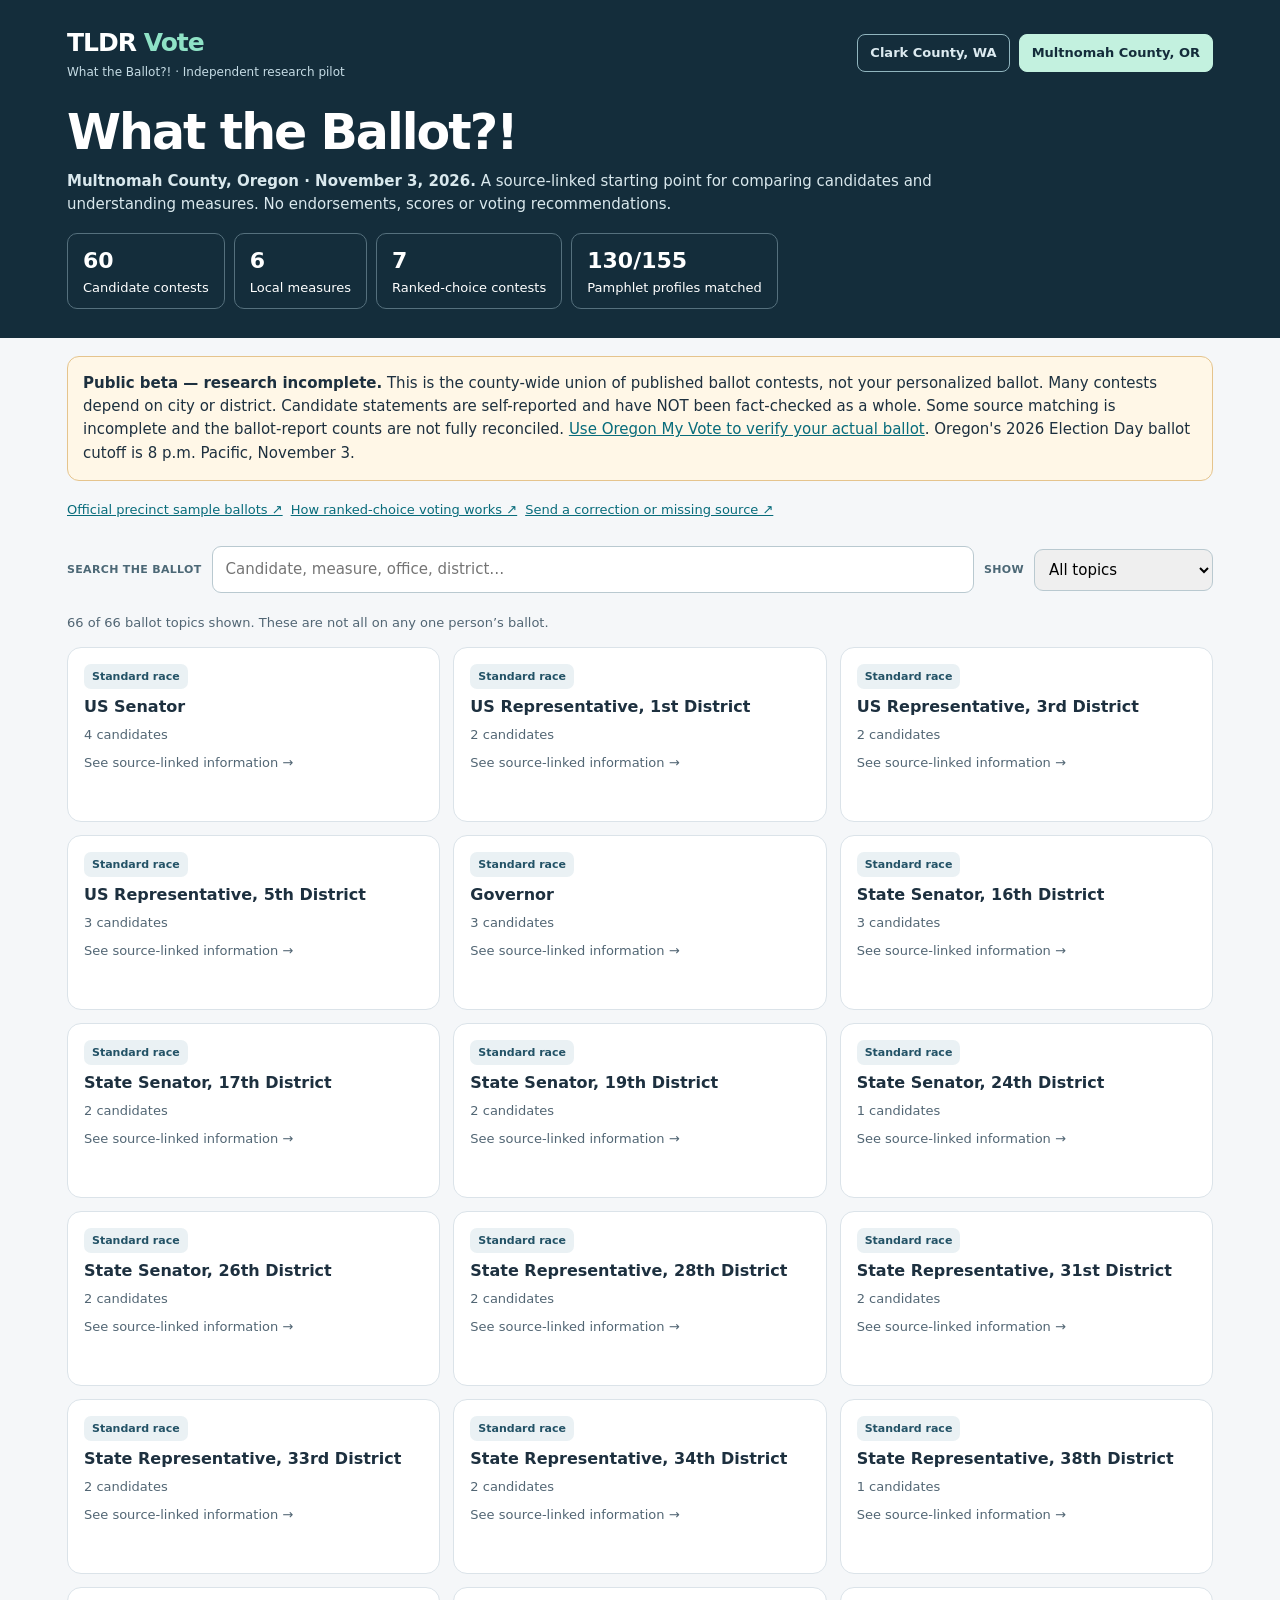
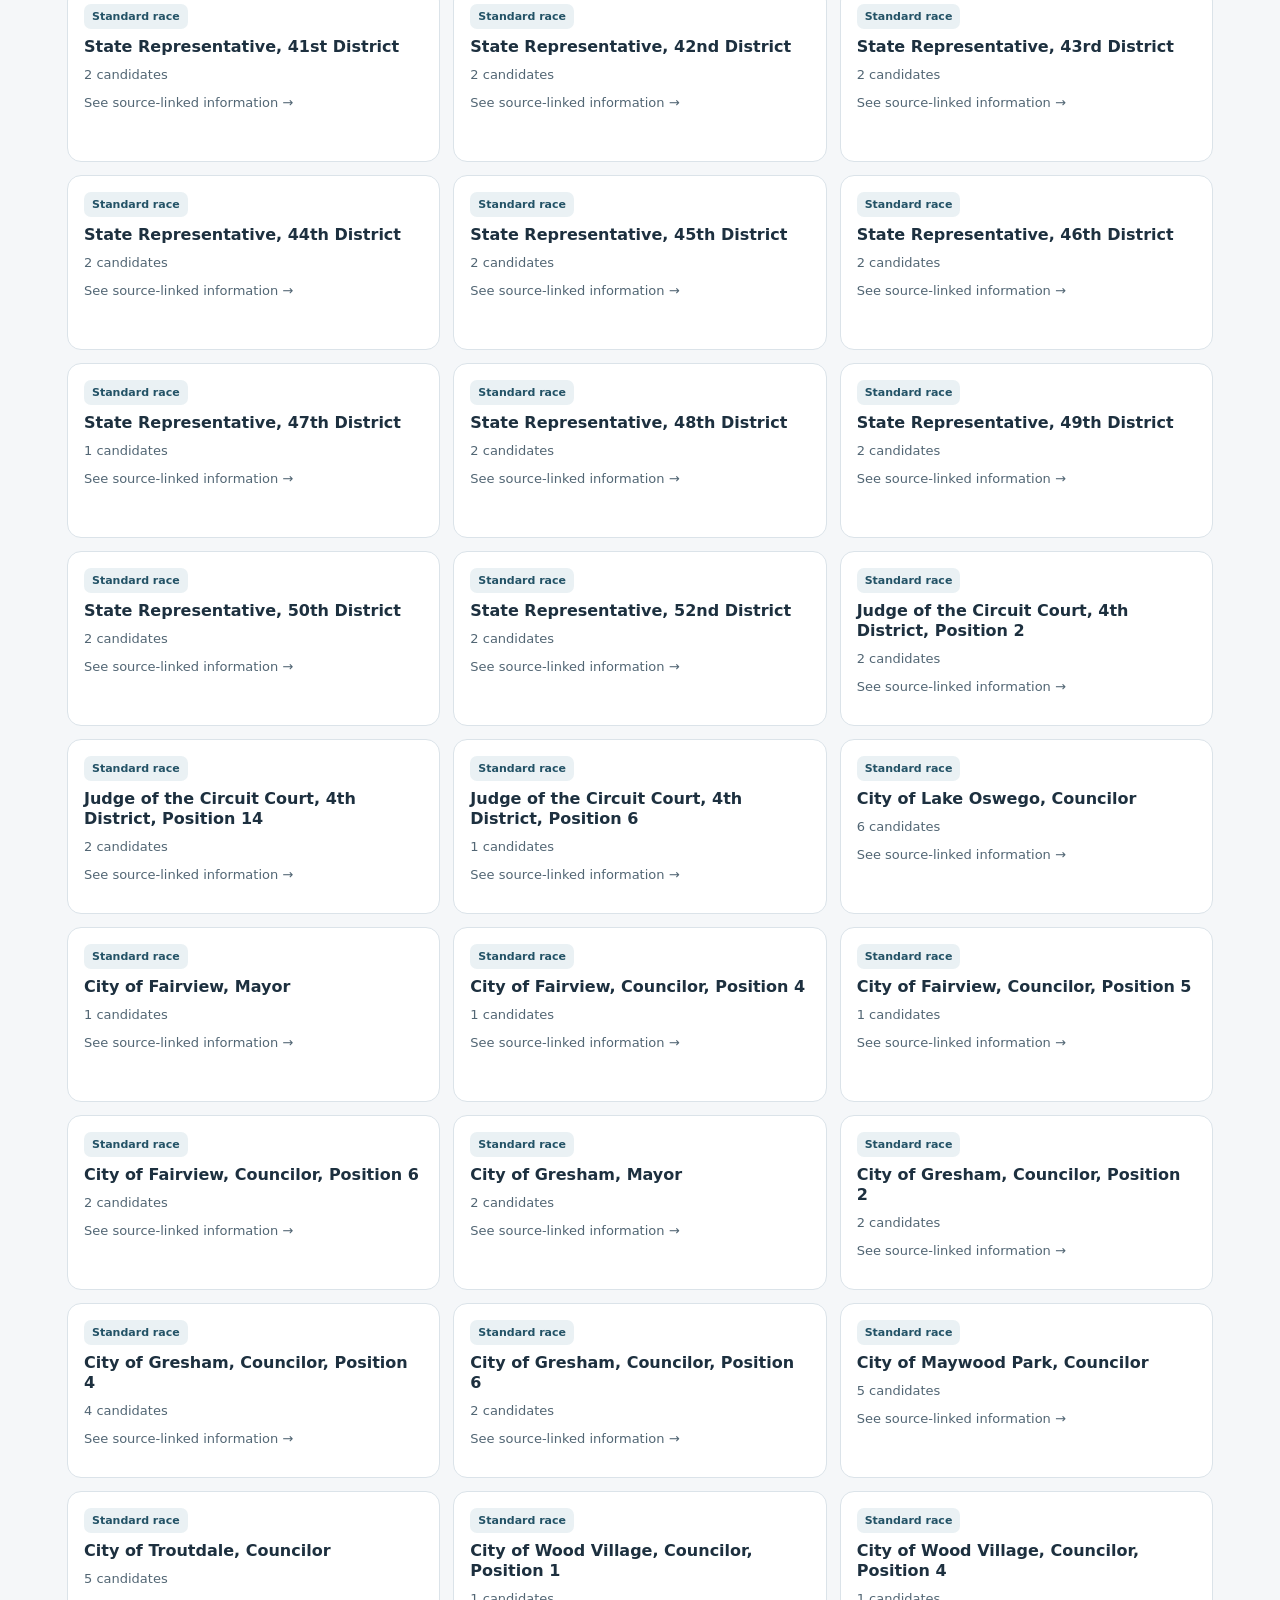
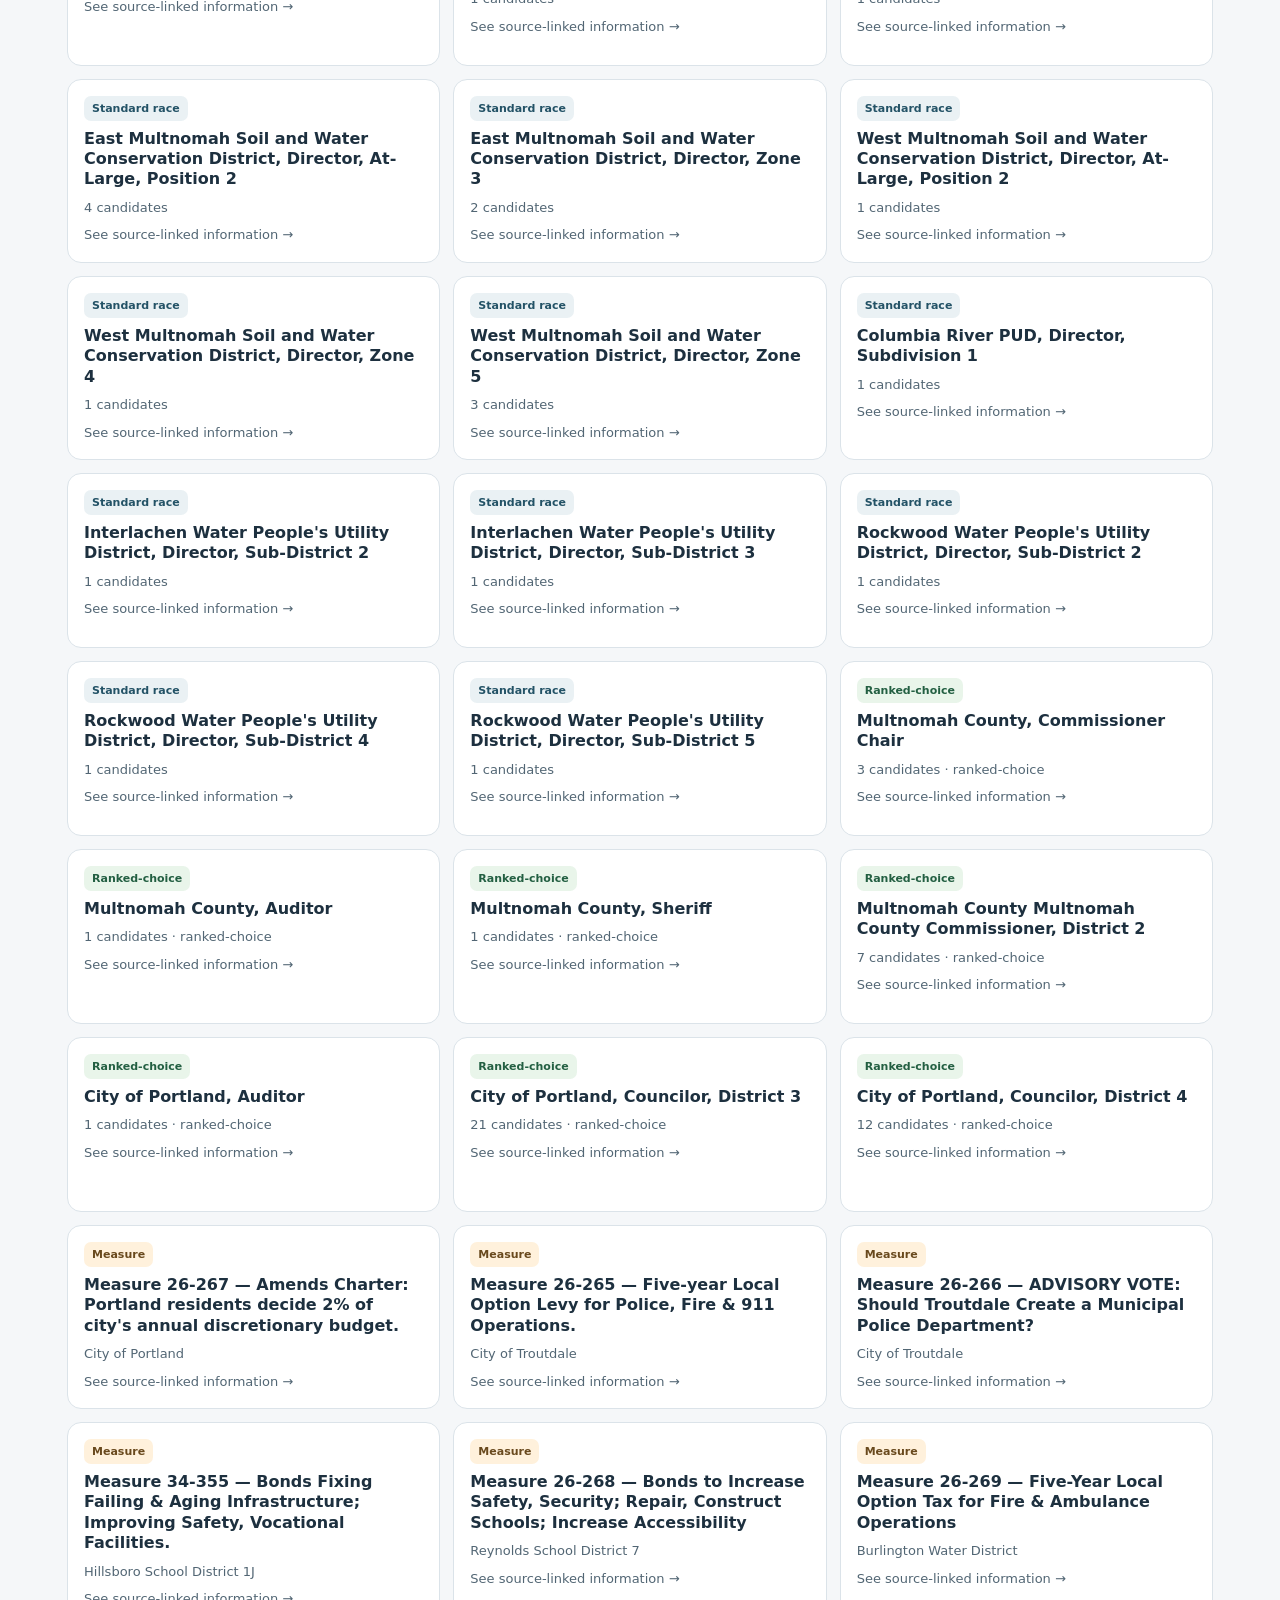
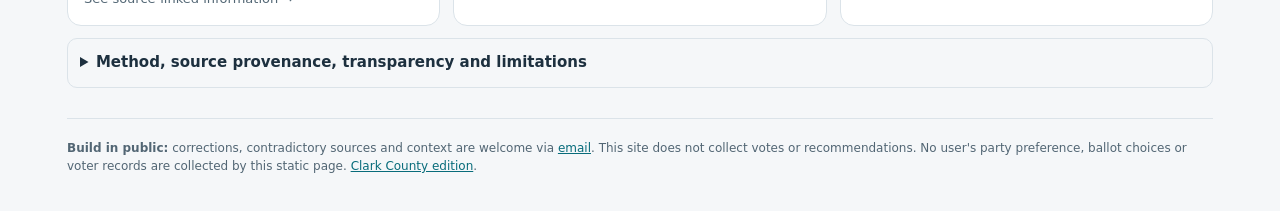
==== multnomah/index.html @ 6834e98f "added Mult Co" ====
<!doctype html>
<html lang="en"><head><meta charset="utf-8"><meta name="viewport" content="width=device-width,initial-scale=1">
<title>What the Ballot?! | Multnomah County, Oregon — 2026</title>
<meta name="description" content="Multnomah County 2026 ballot research pilot: compare candidate-submitted profiles, read measure explanations, and review primary sources and outstanding questions.">
<meta name="robots" content="noindex, follow, noarchive">
<meta name="theme-color" content="#142d3b">
<meta property="og:type" content="website"><meta property="og:site_name" content="TLDR Vote">
<meta property="og:title" content="What the Ballot?! — Multnomah County Oregon">
<meta property="og:description" content="Read the 2026 Multnomah County ballot, compare candidate statements and understand local measures with source links and explicit research limitations. Independent public beta.">
<meta property="og:url" content="https://tldrvote.sheridansystems.tech/multnomah/">
<meta name="twitter:card" content="summary_large_image">
<meta property="og:image" content="https://tldrvote.sheridansystems.tech/multnomah/preview.png">
<meta property="og:image:width" content="1200">
<meta property="og:image:height" content="630">
<meta property="og:image:alt" content="What the Ballot?! Multnomah County 2026 election research website">
<link rel="canonical" href="https://tldrvote.sheridansystems.tech/multnomah/">
<style>
:root{--navy:#142d3b;--ink:#1d303f;--accent:#146d75;--mint:#c3f1df;--line:#dbe3e9;--muted:#526674;--paper:#fff;--background:#f5f7f9;--warn:#fff7e7}
*{box-sizing:border-box}html{scroll-behavior:smooth}body{font:15px/1.55 system-ui,-apple-system,Segoe UI,sans-serif;color:var(--ink);background:var(--background);margin:0}
button,input,select{font:inherit}button{cursor:pointer}a{color:#086c7b;overflow-wrap:anywhere}a:hover{text-decoration:underline}
button:focus-visible,a:focus-visible,input:focus-visible,select:focus-visible{outline:3px solid orange;outline-offset:3px}
.wrap{max-width:1190px;margin:auto;padding:0 22px}.hero{background:var(--navy);color:white;padding:24px 0 29px}
.nav{display:flex;justify-content:space-between;align-items:center;flex-wrap:wrap;gap:14px}
.brand{font-weight:850;font-size:25px;letter-spacing:-.04em}.brand em{color:#8fe2c6;font-style:normal}
.countyNav{display:flex;flex-wrap:wrap;gap:9px}.countyNav a{display:inline-block;color:#dceaf0;border:1px solid #91b5be;border-radius:8px;padding:8px 12px;text-decoration:none;font-size:13px;font-weight:700}.countyNav a[aria-current=page]{background:var(--mint);border-color:var(--mint);color:var(--navy)}
.hero h1{font-size:clamp(28px,4.4vw,49px);letter-spacing:-.04em;line-height:1.1;margin:25px 0 10px}.hero p{max-width:900px;color:#d9e8ed;margin:8px 0}
.metrics{display:flex;gap:9px;flex-wrap:wrap;margin-top:16px}.metric{border:1px solid #55707d;border-radius:10px;padding:10px 15px;font-size:13px}.metric strong{display:block;font-size:22px;color:white}
.notice{padding:15px;border:1px solid #e5c48d;border-radius:12px;background:var(--warn);margin-top:18px}
.toolbar{display:flex;flex-wrap:wrap;gap:10px;margin:20px 0;align-items:center}
.toolbar input{min-width:220px;flex:1;border-radius:9px;padding:11px 13px;border:1px solid #b9c9d0}
.toolbar select{border:1px solid #b9c9d0;border-radius:9px;padding:10px}
.topicGrid{display:grid;grid-template-columns:repeat(3,minmax(0,1fr));gap:13px}.card{background:white;border:1px solid var(--line);border-radius:14px;padding:16px;text-align:left;display:flex;flex-direction:column;gap:8px;min-height:175px;color:var(--ink)}
.card:hover{border-color:#5999a6;box-shadow:0 3px 12px #142d3b10}.card h3{font-size:16px;line-height:1.28;margin:0}.card p{font-size:13px;line-height:1.5;color:var(--muted);margin:0}
.chip{font-size:11px;font-weight:750;background:#eaf1f4;color:#235266;border-radius:7px;padding:4px 8px;display:inline-block;max-width:100%}
.rcv{background:#e9f5ea;color:#235f42}.measure{background:#fff1dc;color:#69491d}.note{color:var(--muted);font-size:12px}
.detail{background:#fff;border:1px solid var(--line);border-radius:15px;padding:22px;margin:20px 0;overflow-wrap:anywhere}
.detail h2{font-size:clamp(21px,3.8vw,32px);line-height:1.2;margin:10px 0}.detail h3{font-size:18px;margin:22px 0 9px}.detail h4{font-size:16px;margin:16px 0 6px}
.button{display:inline-block;border:0;border-radius:8px;padding:9px 12px;background:#dfedf1;color:#14495a;font-weight:720;text-decoration:none}.button:hover{background:#cee4e8}
.cards2{display:grid;grid-template-columns:repeat(2,minmax(0,1fr));gap:12px}
.candidate{border:1px solid var(--line);border-radius:12px;padding:16px;min-width:0;background:#fbfcfd}.candidate h3{margin:0}.candidate dt{font-size:11px;font-weight:800;letter-spacing:.04em;text-transform:uppercase;color:#60717c;margin-top:12px}.candidate dd{margin:4px 0 0;line-height:1.53}
.evidence{padding:13px 16px;background:#eff5f7;border-radius:10px;margin:12px 0}
.gap{padding:12px;background:var(--warn);border-radius:9px;margin:13px 0}.gap h4{margin:0 0 5px}.gap p{margin:4px 0}
.label{color:#4c6876;font-weight:800;font-size:11px;letter-spacing:.03em;text-transform:uppercase}
.sources{border-top:1px solid var(--line);margin-top:18px;padding-top:12px}.sources a{display:block;margin:7px 0}
.choice{border:1px solid var(--line);border-radius:12px;padding:14px;margin:10px 0;background:white}.choice h4{margin:0 0 7px}
.cols{display:grid;grid-template-columns:repeat(2,minmax(0,1fr));gap:12px}
.wideLink{display:inline-block;margin:6px 8px 6px 0}.small{color:var(--muted);font-size:13px}
footer{border-top:1px solid var(--line);padding:20px 0 35px;margin-top:30px;font-size:12px;color:var(--muted)}
.sharebox{margin:12px 0;padding:12px;background:#f1f8f7;border-radius:10px;display:flex;gap:9px;flex-wrap:wrap;align-items:center}
.sharebox input{width:min(100%,440px);flex:1;padding:9px;border:1px solid #bad0d5;border-radius:7px;min-width:0}
details{border:1px solid var(--line);padding:12px;border-radius:10px;margin:12px 0}summary{cursor:pointer;font-weight:750}
@media(max-width:950px){.topicGrid{grid-template-columns:repeat(2,minmax(0,1fr))}}
@media(max-width:640px){.wrap{padding:0 14px}.topicGrid,.cards2,.cols{grid-template-columns:1fr}.detail{padding:16px}.countyNav{width:100%}.countyNav a{flex:1;text-align:center}.toolbar>*{width:100%}.card{min-height:145px}}
</style></head><body>
<header class="hero"><div class="wrap">
<div class="nav"><div><div class="brand">TLDR <em>Vote</em></div><div style="font-size:12px;color:#c6dce5">What the Ballot?! · Independent research pilot</div></div>
<nav class="countyNav" aria-label="County switch"><a href="/" >Clark County, WA</a><a href="/multnomah/" aria-current="page">Multnomah County, OR</a></nav></div>
<h1>What the Ballot?!</h1><p><strong>Multnomah County, Oregon · November 3, 2026.</strong> A source-linked starting point for comparing candidates and understanding measures. No endorsements, scores or voting recommendations.</p>
<div class="metrics"><div class="metric"><strong>60</strong>Candidate contests</div><div class="metric"><strong>6</strong>Local measures</div><div class="metric"><strong>7</strong>Ranked-choice contests</div><div class="metric"><strong>130/155</strong>Pamphlet profiles matched</div></div></div></header>
<div class="wrap">
<div class="notice"><strong>Public beta — research incomplete.</strong> This is the county-wide union of published ballot contests, not your personalized ballot. Many contests depend on city or district. Candidate statements are self-reported and have NOT been fact-checked as a whole. Some source matching is incomplete and the ballot-report counts are not fully reconciled. <a href="https://sos.oregon.gov/elections/Pages/myvote.aspx">Use Oregon My Vote to verify your actual ballot</a>. Oregon's 2026 Election Day ballot cutoff is 8 p.m. Pacific, November 3.</div>
<p class="small"><a class="wideLink" href="https://multco.us/info/sample-ballots-november-2026-general-election" target="_blank" rel="noopener noreferrer">Official precinct sample ballots ↗</a><a class="wideLink" href="https://multco.us/info/ranked-choice-voting-faqs" target="_blank" rel="noopener noreferrer">How ranked-choice voting works ↗</a><a class="wideLink" href="mailto:james@sheridantech.io?subject=TLDR%20Vote%20-%20Multnomah%20source%20correction">Send a correction or missing source ↗</a></p>
<div id="app"><p class="small">Loading ballot data…</p></div>
<details id="method"><summary>Method, source provenance, transparency and limitations</summary>
<p>Candidate names and offices are extracted from Multnomah County's Sept. 22 regular and ranked-choice ballot reports. Biographical fields come from candidate-submitted Oregon state or county pamphlet statements. The same comparison fields are presented for each candidate where available; absence of a field is not an adverse finding. Sources, partial external checks and material uncertainties are identified separately.</p>
<p>Official reports show 53 regular candidate-office listings and six distinct local measures, plus seven ranked-choice contests. The regular report header shows 63 contests and 116 candidate filings but parsing identifies 53 standard races and 109 candidate rows; the discrepancy remains unverified. Do not use this as proof that every possible local ballot contest was captured.</p>
<p>Each measure's yes/no and financial explanation is an assistant-prepared reading of the official ballot and linked public records—not an independent fiscal or legal audit. Outside reporting helps corroborate selected roles and quote positions, but does not prove promised results. No complete campaign finance, court/disciplines, legislative votes, professional license or fiscal forecasting audit is asserted.</p>
<p>As of November 3, 2026. This is independently developed by Sheridan Technologies, not affiliated with Oregon election officials or any party, candidate, or campaign. The user remains responsible for checking the current original sources and their personalized ballot.</p>
</details>
<footer><strong>Build in public:</strong> corrections, contradictory sources and context are welcome via <a href="mailto:james@sheridantech.io?subject=TLDR%20Vote%20-%20Multnomah%20source%20correction">email</a>. This site does not collect votes or recommendations. No user's party preference, ballot choices or voter records are collected by this static page. <a href="/">Clark County edition</a>.</footer>
</div>
<script id="seed" type="application/json">{"election_date":"2026-11-03","county":"Multnomah County, Oregon","source_report_date":"2026-09-22","official_sources":{"official_county_pamphlet.pdf":{"url":"https://multco.us/file/multnomah_county_voters%27_pamphlet_-_november_2026_general_election/download","bytes":6868615,"sha256":"0f1f036bd8b755ee33b385224b6d31544a53c04de4a7f246f741d16d8fa2461f"},"official_ballot_content.pdf":{"url":"https://multco.us/file/ballot_content_-_nov._2026/download","bytes":136998,"sha256":"eec5842cadb8e28513f9fcdc616bbda4d00b80d5e7a456c9c09c3a24d9dd25c8"},"official_ballot_rcv.pdf":{"url":"https://multco.us/file/ballot_content_rcv_-_nov._2026/download","bytes":116868,"sha256":"c1be7b04d586051f2600be7b8ee8c17ee93d4d6a491ecc8f416c36e613af19f0"},"official_state_pamphlet.pdf":{"url":"https://sos.oregon.gov/elections/Voters-Pamphlet/Documents/VP_G26-Book13_web.pdf","bytes":9845787,"sha256":"0c56e3e1765ac5d4690645d8a117150f51197e926d9ea55d975c4f6bfbd75ead"}},"items":[{"id":"or-us-senator","type":"race","title":"US Senator","voting_method":"standard","candidates":[{"name":"David Brock Smith","party_listed_on_ballot":"Republican","incumbent_label_on_ballot":false,"pamphlet_profile":{"name":"David Brock Smith","statement_found":true,"source_type":"candidate-submitted, not independently verified","summary_status":"Candidate-provided statement located, and brief biographical fields extracted. Statements and claimed accomplishments have not been independently fact-checked.","profile_source":"https://sos.oregon.gov/elections/Voters-Pamphlet/Documents/VP_G26-Book13_web.pdf#page=30","source_page":30,"pamphlet":"state","column":"right","candidate_reported_bio":{"occupation":"State Senator, Small Business Owner","experience":"State Representative, County Commissioner, Small Business Owner/Business Manager, Director-Economic Development","education":"Pacific High School, SOCC, SOU","government_experience":""},"topics_mentioned":["Public safety","Healthcare & behavioral health","Taxes & public spending","Education","Climate & environment","Business & jobs","Government accountability"],"field_extraction_exclusions":["government_experience: unbounded source text excluded"]}},{"name":"Jeff Merkley","party_listed_on_ballot":"Democrat, Working Families","incumbent_label_on_ballot":false,"pamphlet_profile":{"name":"Jeff Merkley","statement_found":true,"source_type":"candidate-submitted, not independently verified","summary_status":"Candidate-provided statement located, and brief biographical fields extracted. Statements and claimed accomplishments have not been independently fact-checked.","profile_source":"https://sos.oregon.gov/elections/Voters-Pamphlet/Documents/VP_G26-Book13_web.pdf#page=31","source_page":31,"pamphlet":"state","column":"left","candidate_reported_bio":{"occupation":"U.S. Senator for Oregon","experience":"Habitat for Humanity; National Security Analyst; Small Business Founder","education":"David Douglas High School; B.A., Int’l Affairs; Masters in Public Policy","government_experience":""},"topics_mentioned":["Housing & homelessness","Public safety","Healthcare & behavioral health","Education","Climate & environment","Business & jobs","Government accountability"],"field_extraction_exclusions":["government_experience: unbounded source text excluded"]}},{"name":"Gary Lyndon Dye","party_listed_on_ballot":"Libertarian","incumbent_label_on_ballot":false,"pamphlet_profile":{"name":"Gary Lyndon Dye","statement_found":false,"source_type":"candidate-submitted, not independently verified","summary_status":"No reliably matched candidate statement in the official pamphlets; do not infer qualifications or positions."}},{"name":"Chris Henry","party_listed_on_ballot":"Progressive, Pacific Green","incumbent_label_on_ballot":false,"pamphlet_profile":{"name":"Chris Henry","statement_found":true,"source_type":"candidate-submitted, not independently verified","summary_status":"Candidate-provided statement located, and brief biographical fields extracted. Statements and claimed accomplishments have not been independently fact-checked.","profile_source":"https://sos.oregon.gov/elections/Voters-Pamphlet/Documents/VP_G26-Book13_web.pdf#page=31","source_page":31,"pamphlet":"state","column":"right","candidate_reported_bio":{"occupation":"Working Class Truck Driver","experience":"LongHaul Trucker, UAW Aircraft Mechanic at Rockwell, McDonnell Douglas","education":"UAW Trade School, Portland State University","government_experience":""},"topics_mentioned":["Healthcare & behavioral health","Taxes & public spending","Education","Climate & environment","Government accountability"],"field_extraction_exclusions":["government_experience: unbounded source text excluded"]}}],"official_ballot_source":"https://multco.us/file/ballot_content_-_nov._2026/download#page=1","source_page":1,"status":"OFFICIAL_BALLOT_ROSTER_ONLY","scope_note":"This is a county-wide roster; your precinct and district determine whether this office appears on your ballot.","outside_research_status":"RACE_RECORDS_PARTIAL; NOT FULLY FACT_CHECKED","outside_research":[],"unresolved_research":["Work history and claimed accomplishments require independent primary records.","The costs, beneficiaries, practical feasibility and implementation of proposals were not verified.","Campaign financing, disclosures and candidate-specific voting/decision records have not been comprehensively reviewed."]},{"id":"or-us-representative-1st-district","type":"race","title":"US Representative, 1st District","voting_method":"standard","candidates":[{"name":"Barbara J Kahl","party_listed_on_ballot":"Republican","incumbent_label_on_ballot":false,"pamphlet_profile":{"name":"Barbara J Kahl","statement_found":true,"source_type":"candidate-submitted, not independently verified","summary_status":"Candidate-provided statement located, and brief biographical fields extracted. Statements and claimed accomplishments have not been independently fact-checked.","profile_source":"https://sos.oregon.gov/elections/Voters-Pamphlet/Documents/VP_G26-Book13_web.pdf#page=34","source_page":34,"pamphlet":"state","column":"left","candidate_reported_bio":{"occupation":"Veterinarian","experience":"40 year career Business/Medicine","education":"OSU Doctorate","government_experience":""},"topics_mentioned":["Housing & homelessness","Taxes & public spending","Education","Government accountability"],"field_extraction_exclusions":["government_experience: unbounded source text excluded"]}},{"name":"Suzanne Bonamici","party_listed_on_ballot":"Democrat, Working Families","incumbent_label_on_ballot":false,"pamphlet_profile":{"name":"Suzanne Bonamici","statement_found":true,"source_type":"candidate-submitted, not independently verified","summary_status":"Candidate-provided statement located, and brief biographical fields extracted. Statements and claimed accomplishments have not been independently fact-checked.","profile_source":"https://sos.oregon.gov/elections/Voters-Pamphlet/Documents/VP_G26-Book13_web.pdf#page=34","source_page":34,"pamphlet":"state","column":"right","candidate_reported_bio":{"occupation":"U.S. Representative","experience":"Consumer Protection Attorney, Mom","education":"Lane Community College, AS; University of Oregon, BA, JD","government_experience":""},"topics_mentioned":["Housing & homelessness","Healthcare & behavioral health","Taxes & public spending","Education","Climate & environment","Government accountability"],"field_extraction_exclusions":["government_experience: unbounded source text excluded"]}}],"official_ballot_source":"https://multco.us/file/ballot_content_-_nov._2026/download#page=1","source_page":1,"status":"OFFICIAL_BALLOT_ROSTER_ONLY","scope_note":"This is a county-wide roster; your precinct and district determine whether this office appears on your ballot.","outside_research_status":"RACE_RECORDS_PARTIAL; NOT FULLY FACT_CHECKED","outside_research":[],"unresolved_research":["Work history and claimed accomplishments require independent primary records.","The costs, beneficiaries, practical feasibility and implementation of proposals were not verified.","Campaign financing, disclosures and candidate-specific voting/decision records have not been comprehensively reviewed."]},{"id":"or-us-representative-3rd-district","type":"race","title":"US Representative, 3rd District","voting_method":"standard","candidates":[{"name":"Maxine E Dexter","party_listed_on_ballot":"Democrat","incumbent_label_on_ballot":false,"pamphlet_profile":{"name":"Maxine E Dexter","statement_found":true,"source_type":"candidate-submitted, not independently verified","summary_status":"Candidate-provided statement located, and brief biographical fields extracted. Statements and claimed accomplishments have not been independently fact-checked.","profile_source":"https://sos.oregon.gov/elections/Voters-Pamphlet/Documents/VP_G26-Book13_web.pdf#page=35","source_page":35,"pamphlet":"state","column":"right","candidate_reported_bio":{"occupation":"U.S. Representative","experience":"Pulmonary/Critical Care Physician, Grocery Worker","education":"University of Washington, B.A., M.D.","government_experience":""},"topics_mentioned":["Housing & homelessness","Healthcare & behavioral health","Education","Transportation","Climate & environment","Business & jobs","Government accountability"],"field_extraction_exclusions":["government_experience: unbounded source text excluded"]}},{"name":"Loran Ayles","party_listed_on_ballot":"Republican","incumbent_label_on_ballot":false,"pamphlet_profile":{"name":"Loran Ayles","statement_found":false,"source_type":"candidate-submitted, not independently verified","summary_status":"No reliably matched candidate statement in the official pamphlets; do not infer qualifications or positions."}}],"official_ballot_source":"https://multco.us/file/ballot_content_-_nov._2026/download#page=1","source_page":1,"status":"OFFICIAL_BALLOT_ROSTER_ONLY","scope_note":"This is a county-wide roster; your precinct and district determine whether this office appears on your ballot.","outside_research_status":"RACE_RECORDS_PARTIAL; NOT FULLY FACT_CHECKED","outside_research":[],"unresolved_research":["Work history and claimed accomplishments require independent primary records.","The costs, beneficiaries, practical feasibility and implementation of proposals were not verified.","Campaign financing, disclosures and candidate-specific voting/decision records have not been comprehensively reviewed."]},{"id":"or-us-representative-5th-district","type":"race","title":"US Representative, 5th District","voting_method":"standard","candidates":[{"name":"Janelle S Bynum","party_listed_on_ballot":"Democrat","incumbent_label_on_ballot":false,"pamphlet_profile":{"name":"Janelle S Bynum","statement_found":true,"source_type":"candidate-submitted, not independently verified","summary_status":"Candidate-provided statement located, and brief biographical fields extracted. Statements and claimed accomplishments have not been independently fact-checked.","profile_source":"https://sos.oregon.gov/elections/Voters-Pamphlet/Documents/VP_G26-Book13_web.pdf#page=36","source_page":36,"pamphlet":"state","column":"left","candidate_reported_bio":{"occupation":"U.S. Congresswoman","experience":"Electrical Engineer, Local Business Owner","education":"B.S., Florida A&M University; M.B.A., University of Michigan","government_experience":""},"topics_mentioned":["Housing & homelessness","Healthcare & behavioral health","Taxes & public spending","Education","Climate & environment","Business & jobs"],"field_extraction_exclusions":["government_experience: unbounded source text excluded"]}},{"name":"Andrea Townsend","party_listed_on_ballot":"Pacific Green","incumbent_label_on_ballot":false,"pamphlet_profile":{"name":"Andrea Townsend","statement_found":false,"source_type":"candidate-submitted, not independently verified","summary_status":"No reliably matched candidate statement in the official pamphlets; do not infer qualifications or positions."}},{"name":"Patti Adair","party_listed_on_ballot":"Republican, Libertarian","incumbent_label_on_ballot":false,"pamphlet_profile":{"name":"Patti Adair","statement_found":true,"source_type":"candidate-submitted, not independently verified","summary_status":"Candidate-provided statement located, and brief biographical fields extracted. Statements and claimed accomplishments have not been independently fact-checked.","profile_source":"https://sos.oregon.gov/elections/Voters-Pamphlet/Documents/VP_G26-Book13_web.pdf#page=36","source_page":36,"pamphlet":"state","column":"right","candidate_reported_bio":{"occupation":"Deschutes County Commissioner, Small Business Owner","experience":"Accountant","education":"B.A., History- University of Oregon; B.S., Accounting- Central Washington University","government_experience":""},"topics_mentioned":["Public safety","Healthcare & behavioral health","Taxes & public spending","Business & jobs","Government accountability"],"field_extraction_exclusions":["government_experience: unbounded source text excluded"]}}],"official_ballot_source":"https://multco.us/file/ballot_content_-_nov._2026/download#page=1","source_page":1,"status":"OFFICIAL_BALLOT_ROSTER_ONLY","scope_note":"This is a county-wide roster; your precinct and district determine whether this office appears on your ballot.","outside_research_status":"RACE_RECORDS_PARTIAL; NOT FULLY FACT_CHECKED","outside_research":[],"unresolved_research":["Work history and claimed accomplishments require independent primary records.","The costs, beneficiaries, practical feasibility and implementation of proposals were not verified.","Campaign financing, disclosures and candidate-specific voting/decision records have not been comprehensively reviewed."]},{"id":"or-governor","type":"race","title":"Governor","voting_method":"standard","candidates":[{"name":"Brett Smith","party_listed_on_ballot":"Pacific Green","incumbent_label_on_ballot":false,"pamphlet_profile":{"name":"Brett Smith","statement_found":true,"source_type":"candidate-submitted, not independently verified","summary_status":"Candidate-provided statement located, and brief biographical fields extracted. Statements and claimed accomplishments have not been independently fact-checked.","profile_source":"https://sos.oregon.gov/elections/Voters-Pamphlet/Documents/VP_G26-Book13_web.pdf#page=38","source_page":38,"pamphlet":"state","column":"right","candidate_reported_bio":{"occupation":"Inventor, Small Business Owner, Welder, Fabricator","experience":"Inventor, Welder, Fabricator","education":"Toromont Energy Welding Apprenticeship, Over a decade of experience with regulatory compli­ ance for the FDA and USPTO","government_experience":""},"topics_mentioned":["Healthcare & behavioral health","Taxes & public spending","Government accountability"],"field_extraction_exclusions":["government_experience: unbounded source text excluded"]}},{"name":"Tina Kotek","party_listed_on_ballot":"Democrat, Working Families","incumbent_label_on_ballot":false,"pamphlet_profile":{"name":"Tina Kotek","statement_found":true,"source_type":"candidate-submitted, not independently verified","summary_status":"Candidate-provided statement located, and brief biographical fields extracted. Statements and claimed accomplishments have not been independently fact-checked.","profile_source":"https://sos.oregon.gov/elections/Voters-Pamphlet/Documents/VP_G26-Book13_web.pdf#page=39","source_page":39,"pamphlet":"state","column":"left","candidate_reported_bio":{"occupation":"Governor","experience":"Oregon Food Bank, Children First","education":"University of Oregon, University of Washington","government_experience":""},"topics_mentioned":["Housing & homelessness","Healthcare & behavioral health","Education","Climate & environment"],"field_extraction_exclusions":["government_experience: unbounded source text excluded"]}},{"name":"Christine Drazan","party_listed_on_ballot":"Republican, Libertarian","incumbent_label_on_ballot":false,"pamphlet_profile":{"name":"Christine Drazan","statement_found":true,"source_type":"candidate-submitted, not independently verified","summary_status":"Candidate-provided statement located, and brief biographical fields extracted. Statements and claimed accomplishments have not been independently fact-checked.","profile_source":"https://sos.oregon.gov/elections/Voters-Pamphlet/Documents/VP_G26-Book13_web.pdf#page=39","source_page":39,"pamphlet":"state","column":"right","candidate_reported_bio":{"occupation":"State Senator","experience":"State Representative; Executive Director","education":"George Fox University, BA","government_experience":""},"topics_mentioned":["Housing & homelessness","Public safety","Healthcare & behavioral health","Education","Business & jobs","Government accountability"],"field_extraction_exclusions":["government_experience: unbounded source text excluded"]}}],"official_ballot_source":"https://multco.us/file/ballot_content_-_nov._2026/download#page=1","source_page":1,"status":"OFFICIAL_BALLOT_ROSTER_ONLY","scope_note":"This is a county-wide roster; your precinct and district determine whether this office appears on your ballot.","outside_research_status":"RACE_RECORDS_PARTIAL; NOT FULLY FACT_CHECKED","outside_research":[],"unresolved_research":["Work history and claimed accomplishments require independent primary records.","The costs, beneficiaries, practical feasibility and implementation of proposals were not verified.","Campaign financing, disclosures and candidate-specific voting/decision records have not been comprehensively reviewed."]},{"id":"or-state-senator-16th-district","type":"race","title":"State Senator, 16th District","voting_method":"standard","candidates":[{"name":"Courtney Bangs","party_listed_on_ballot":"Republican","incumbent_label_on_ballot":false,"pamphlet_profile":{"name":"Courtney Bangs","statement_found":true,"source_type":"candidate-submitted, not independently verified","summary_status":"Candidate-provided statement located, and brief biographical fields extracted. Statements and claimed accomplishments have not been independently fact-checked.","profile_source":"https://sos.oregon.gov/elections/Voters-Pamphlet/Documents/VP_G26-Book13_web.pdf#page=40","source_page":40,"pamphlet":"state","column":"right","candidate_reported_bio":{"occupation":"Substitute Teacher","experience":"Academic Director; Teacher; Dance Instructor; Agriculture Education Teacher; FFA Advisor","education":"Master's in Agriculture Education & Bachelor's in Animal Science at OSU","government_experience":""},"topics_mentioned":["Housing & homelessness","Public safety","Taxes & public spending","Education","Business & jobs"],"field_extraction_exclusions":["government_experience: unbounded source text excluded"]}},{"name":"Rachel Armitage","party_listed_on_ballot":"Democrat","incumbent_label_on_ballot":false,"pamphlet_profile":{"name":"Rachel Armitage","statement_found":true,"source_type":"candidate-submitted, not independently verified","summary_status":"Candidate-provided statement located, and brief biographical fields extracted. Statements and claimed accomplishments have not been independently fact-checked.","profile_source":"https://sos.oregon.gov/elections/Voters-Pamphlet/Documents/VP_G26-Book13_web.pdf#page=41","source_page":41,"pamphlet":"state","column":"left","candidate_reported_bio":{"occupation":"K-12 Education","experience":"State Senator • North Coast Program Officer, Oregon Community Foundation • Reed College Advancement • Ea","education":"B.A., University of Oregon","government_experience":""},"topics_mentioned":["Housing & homelessness","Healthcare & behavioral health","Taxes & public spending","Education","Business & jobs","Government accountability"],"field_extraction_exclusions":["government_experience: unbounded source text excluded"]}},{"name":"Melisa Finkle","party_listed_on_ballot":"Independent","incumbent_label_on_ballot":false,"pamphlet_profile":{"name":"Melisa Finkle","statement_found":true,"source_type":"candidate-submitted, not independently verified","summary_status":"Candidate-provided statement located, and brief biographical fields extracted. Statements and claimed accomplishments have not been independently fact-checked.","profile_source":"https://sos.oregon.gov/elections/Voters-Pamphlet/Documents/VP_G26-Book13_web.pdf#page=41","source_page":41,"pamphlet":"state","column":"right","candidate_reported_bio":{"occupation":"Client Care Surveyor","experience":"Ten years of public service","education":"","government_experience":""},"topics_mentioned":["Housing & homelessness","Transportation","Business & jobs"],"field_extraction_exclusions":["education: unbounded source text excluded","government_experience: unbounded source text excluded"]}}],"official_ballot_source":"https://multco.us/file/ballot_content_-_nov._2026/download#page=1","source_page":1,"status":"OFFICIAL_BALLOT_ROSTER_ONLY","scope_note":"This is a county-wide roster; your precinct and district determine whether this office appears on your ballot.","outside_research_status":"RACE_RECORDS_PARTIAL; NOT FULLY FACT_CHECKED","outside_research":[],"unresolved_research":["Work history and claimed accomplishments require independent primary records.","The costs, beneficiaries, practical feasibility and implementation of proposals were not verified.","Campaign financing, disclosures and candidate-specific voting/decision records have not been comprehensively reviewed."]},{"id":"or-state-senator-17th-district","type":"race","title":"State Senator, 17th District","voting_method":"standard","candidates":[{"name":"John A N Chee","party_listed_on_ballot":"Republican","incumbent_label_on_ballot":false,"pamphlet_profile":{"name":"John A N Chee","statement_found":false,"source_type":"candidate-submitted, not independently verified","summary_status":"No reliably matched candidate statement in the official pamphlets; do not infer qualifications or positions."}},{"name":"Lisa Reynolds","party_listed_on_ballot":"Democrat","incumbent_label_on_ballot":false,"pamphlet_profile":{"name":"Lisa Reynolds","statement_found":true,"source_type":"candidate-submitted, not independently verified","summary_status":"Candidate-provided statement located, and brief biographical fields extracted. Statements and claimed accomplishments have not been independently fact-checked.","profile_source":"https://sos.oregon.gov/elections/Voters-Pamphlet/Documents/VP_G26-Book13_web.pdf#page=42","source_page":42,"pamphlet":"state","column":"left","candidate_reported_bio":{"occupation":"Pediatrician, State Senator","experience":"The Children’s Clinic, 1995-present; Oregon State Representative, 2021-2024; Oregon State Senator, 2024-present.","education":"University of Chicago, BA; UCLA School of Medicine, MD","government_experience":""},"topics_mentioned":["Healthcare & behavioral health","Taxes & public spending","Education","Climate & environment"],"field_extraction_exclusions":["government_experience: unbounded source text excluded"]}}],"official_ballot_source":"https://multco.us/file/ballot_content_-_nov._2026/download#page=2","source_page":2,"status":"OFFICIAL_BALLOT_ROSTER_ONLY","scope_note":"This is a county-wide roster; your precinct and district determine whether this office appears on your ballot.","outside_research_status":"RACE_RECORDS_PARTIAL; NOT FULLY FACT_CHECKED","outside_research":[],"unresolved_research":["Work history and claimed accomplishments require independent primary records.","The costs, beneficiaries, practical feasibility and implementation of proposals were not verified.","Campaign financing, disclosures and candidate-specific voting/decision records have not been comprehensively reviewed."]},{"id":"or-state-senator-19th-district","type":"race","title":"State Senator, 19th District","voting_method":"standard","candidates":[{"name":"Rob Wagner","party_listed_on_ballot":"Democrat","incumbent_label_on_ballot":false,"pamphlet_profile":{"name":"Rob Wagner","statement_found":true,"source_type":"candidate-submitted, not independently verified","summary_status":"Candidate-provided statement located, and brief biographical fields extracted. Statements and claimed accomplishments have not been independently fact-checked.","profile_source":"https://sos.oregon.gov/elections/Voters-Pamphlet/Documents/VP_G26-Book13_web.pdf#page=43","source_page":43,"pamphlet":"state","column":"left","candidate_reported_bio":{"occupation":"Oregon Senate President","experience":"Portland Community College (Associate Vice President)","education":"George Washington University (MA), Portland State University (BA), Lake Oswego HS","government_experience":""},"topics_mentioned":["Housing & homelessness","Public safety","Healthcare & behavioral health","Taxes & public spending","Education","Climate & environment","Business & jobs"],"field_extraction_exclusions":["government_experience: unbounded source text excluded"]}},{"name":"Mary Dirksen","party_listed_on_ballot":"Republican","incumbent_label_on_ballot":false,"pamphlet_profile":{"name":"Mary Dirksen","statement_found":true,"source_type":"candidate-submitted, not independently verified","summary_status":"Candidate-provided statement located, and brief biographical fields extracted. Statements and claimed accomplishments have not been independently fact-checked.","profile_source":"https://sos.oregon.gov/elections/Voters-Pamphlet/Documents/VP_G26-Book13_web.pdf#page=43","source_page":43,"pamphlet":"state","column":"right","candidate_reported_bio":{"occupation":"ODOT Senior Policy Analyst; Mom","experience":"24 years serving Oregonians at ODOT.","education":"Dual bachelor’s degrees in Human Resources Management and General Management, Portland State University.","government_experience":""},"topics_mentioned":["Public safety","Taxes & public spending","Education","Government accountability"],"field_extraction_exclusions":["government_experience: unbounded source text excluded"]}}],"official_ballot_source":"https://multco.us/file/ballot_content_-_nov._2026/download#page=2","source_page":2,"status":"OFFICIAL_BALLOT_ROSTER_ONLY","scope_note":"This is a county-wide roster; your precinct and district determine whether this office appears on your ballot.","outside_research_status":"RACE_RECORDS_PARTIAL; NOT FULLY FACT_CHECKED","outside_research":[],"unresolved_research":["Work history and claimed accomplishments require independent primary records.","The costs, beneficiaries, practical feasibility and implementation of proposals were not verified.","Campaign financing, disclosures and candidate-specific voting/decision records have not been comprehensively reviewed."]},{"id":"or-state-senator-24th-district","type":"race","title":"State Senator, 24th District","voting_method":"standard","candidates":[{"name":"Kayse Jama","party_listed_on_ballot":"Democrat, Working Families","incumbent_label_on_ballot":false,"pamphlet_profile":{"name":"Kayse Jama","statement_found":true,"source_type":"candidate-submitted, not independently verified","summary_status":"Candidate-provided statement located, and brief biographical fields extracted. Statements and claimed accomplishments have not been independently fact-checked.","profile_source":"https://sos.oregon.gov/elections/Voters-Pamphlet/Documents/VP_G26-Book13_web.pdf#page=44","source_page":44,"pamphlet":"state","column":"left","candidate_reported_bio":{"occupation":"Oregon State Senator","experience":"Nonprofit Leader","education":"Marylhurst University, B.A.","government_experience":""},"topics_mentioned":["Housing & homelessness","Healthcare & behavioral health","Education","Climate & environment"],"field_extraction_exclusions":["government_experience: unbounded source text excluded"]}}],"official_ballot_source":"https://multco.us/file/ballot_content_-_nov._2026/download#page=2","source_page":2,"status":"OFFICIAL_BALLOT_ROSTER_ONLY","scope_note":"This is a county-wide roster; your precinct and district determine whether this office appears on your ballot.","outside_research_status":"RACE_RECORDS_PARTIAL; NOT FULLY FACT_CHECKED","outside_research":[],"unresolved_research":["Work history and claimed accomplishments require independent primary records.","The costs, beneficiaries, practical feasibility and implementation of proposals were not verified.","Campaign financing, disclosures and candidate-specific voting/decision records have not been comprehensively reviewed."]},{"id":"or-state-senator-26th-district","type":"race","title":"State Senator, 26th District","voting_method":"standard","candidates":[{"name":"Nicole Bassett","party_listed_on_ballot":"Democrat, Independent, Working Families","incumbent_label_on_ballot":false,"pamphlet_profile":{"name":"Nicole Bassett","statement_found":true,"source_type":"candidate-submitted, not independently verified","summary_status":"Candidate-provided statement located, and brief biographical fields extracted. Statements and claimed accomplishments have not been independently fact-checked.","profile_source":"https://sos.oregon.gov/elections/Voters-Pamphlet/Documents/VP_G26-Book13_web.pdf#page=45","source_page":45,"pamphlet":"state","column":"left","candidate_reported_bio":{"occupation":"Small business owner","experience":"Co-Founder and CEO, The Renewal Workshop, Cascade Locks","education":"York University, Simon Fraser University.","government_experience":""},"topics_mentioned":["Housing & homelessness","Healthcare & behavioral health","Taxes & public spending","Education","Climate & environment","Business & jobs","Government accountability"],"field_extraction_exclusions":["government_experience: unbounded source text excluded"]}},{"name":"Jeff Helfrich","party_listed_on_ballot":"Republican","incumbent_label_on_ballot":false,"pamphlet_profile":{"name":"Jeff Helfrich","statement_found":true,"source_type":"candidate-submitted, not independently verified","summary_status":"Candidate-provided statement located, and brief biographical fields extracted. Statements and claimed accomplishments have not been independently fact-checked.","profile_source":"https://sos.oregon.gov/elections/Voters-Pamphlet/Documents/VP_G26-Book13_web.pdf#page=45","source_page":45,"pamphlet":"state","column":"right","candidate_reported_bio":{"occupation":"State Representative","experience":"Retired Police Sergeant;Cascade Locks City Councilor;MCEDD Board of Directors;US Air Force, Farmhand.","education":"Columbine High School;Oregon Public Safety Academy/DPSST","government_experience":""},"topics_mentioned":["Housing & homelessness","Public safety","Taxes & public spending","Education","Business & jobs","Government accountability"],"field_extraction_exclusions":["government_experience: unbounded source text excluded"]}}],"official_ballot_source":"https://multco.us/file/ballot_content_-_nov._2026/download#page=2","source_page":2,"status":"OFFICIAL_BALLOT_ROSTER_ONLY","scope_note":"This is a county-wide roster; your precinct and district determine whether this office appears on your ballot.","outside_research_status":"RACE_RECORDS_PARTIAL; NOT FULLY FACT_CHECKED","outside_research":[],"unresolved_research":["Work history and claimed accomplishments require independent primary records.","The costs, beneficiaries, practical feasibility and implementation of proposals were not verified.","Campaign financing, disclosures and candidate-specific voting/decision records have not been comprehensively reviewed."]},{"id":"or-state-representative-28th-district","type":"race","title":"State Representative, 28th District","voting_method":"standard","candidates":[{"name":"Dacia Grayber","party_listed_on_ballot":"Democrat, Independent, Working Families","incumbent_label_on_ballot":false,"pamphlet_profile":{"name":"Dacia Grayber","statement_found":true,"source_type":"candidate-submitted, not independently verified","summary_status":"Candidate-provided statement located, and brief biographical fields extracted. Statements and claimed accomplishments have not been independently fact-checked.","profile_source":"https://sos.oregon.gov/elections/Voters-Pamphlet/Documents/VP_G26-Book13_web.pdf#page=46","source_page":46,"pamphlet":"state","column":"left","candidate_reported_bio":{"occupation":"Professional Firefighter-Paramedic, State Representative","experience":"Emergency Management, Educator","education":"B.S, Homeland Security/ Emergency Management, Concordia University; Columbia University","government_experience":""},"topics_mentioned":["Housing & homelessness","Healthcare & behavioral health","Taxes & public spending","Education","Climate & environment","Business & jobs","Government accountability"],"field_extraction_exclusions":["government_experience: unbounded source text excluded"]}},{"name":"Randall Fryer","party_listed_on_ballot":"Republican","incumbent_label_on_ballot":false,"pamphlet_profile":{"name":"Randall Fryer","statement_found":true,"source_type":"candidate-submitted, not independently verified","summary_status":"Candidate-provided statement located, and brief biographical fields extracted. Statements and claimed accomplishments have not been independently fact-checked.","profile_source":"https://sos.oregon.gov/elections/Voters-Pamphlet/Documents/VP_G26-Book13_web.pdf#page=46","source_page":46,"pamphlet":"state","column":"right","candidate_reported_bio":{"occupation":"Physician, retired.","experience":"Emergency medicine at several rural Oregon hospitals (locum). Family Practice Medicine. Product software integration manager, t","education":"","government_experience":""},"topics_mentioned":["Public safety","Healthcare & behavioral health","Taxes & public spending","Education","Business & jobs"],"field_extraction_exclusions":["education: unbounded source text excluded","government_experience: unbounded source text excluded"]}}],"official_ballot_source":"https://multco.us/file/ballot_content_-_nov._2026/download#page=2","source_page":2,"status":"OFFICIAL_BALLOT_ROSTER_ONLY","scope_note":"This is a county-wide roster; your precinct and district determine whether this office appears on your ballot.","outside_research_status":"RACE_RECORDS_PARTIAL; NOT FULLY FACT_CHECKED","outside_research":[],"unresolved_research":["Work history and claimed accomplishments require independent primary records.","The costs, beneficiaries, practical feasibility and implementation of proposals were not verified.","Campaign financing, disclosures and candidate-specific voting/decision records have not been comprehensively reviewed."]},{"id":"or-state-representative-31st-district","type":"race","title":"State Representative, 31st District","voting_method":"standard","candidates":[{"name":"Darcey Edwards","party_listed_on_ballot":"Republican","incumbent_label_on_ballot":false,"pamphlet_profile":{"name":"Darcey Edwards","statement_found":true,"source_type":"candidate-submitted, not independently verified","summary_status":"Candidate-provided statement located, and brief biographical fields extracted. Statements and claimed accomplishments have not been independently fact-checked.","profile_source":"https://sos.oregon.gov/elections/Voters-Pamphlet/Documents/VP_G26-Book13_web.pdf#page=47","source_page":47,"pamphlet":"state","column":"left","candidate_reported_bio":{"occupation":"State Representative; Small business owner; Principal Broker, Edwards Realty Trust","experience":"Housing, Economic development, Chamber of Commerce","education":"Banks High School","government_experience":""},"topics_mentioned":["Housing & homelessness","Public safety","Taxes & public spending","Education"],"field_extraction_exclusions":["government_experience: unbounded source text excluded"]}},{"name":"Tom L Forest","party_listed_on_ballot":"Democrat","incumbent_label_on_ballot":false,"pamphlet_profile":{"name":"Tom L Forest","statement_found":true,"source_type":"candidate-submitted, not independently verified","summary_status":"Candidate-provided statement located, and brief biographical fields extracted. Statements and claimed accomplishments have not been independently fact-checked.","profile_source":"https://sos.oregon.gov/elections/Voters-Pamphlet/Documents/VP_G26-Book13_web.pdf#page=47","source_page":47,"pamphlet":"state","column":"right","candidate_reported_bio":{"occupation":"Software Engineer","experience":"Full- stack Software Engineer at PGE, Thermofisher, and Intel, designing and building collaborative, custom,","education":"Hillsboro High School; Massachusetts Institute of Technology (MIT), Bachelor of Science, Management","government_experience":""},"topics_mentioned":["Taxes & public spending","Education","Transportation","Climate & environment","Business & jobs"],"field_extraction_exclusions":["government_experience: unbounded source text excluded"]}}],"official_ballot_source":"https://multco.us/file/ballot_content_-_nov._2026/download#page=2","source_page":2,"status":"OFFICIAL_BALLOT_ROSTER_ONLY","scope_note":"This is a county-wide roster; your precinct and district determine whether this office appears on your ballot.","outside_research_status":"RACE_RECORDS_PARTIAL; NOT FULLY FACT_CHECKED","outside_research":[],"unresolved_research":["Work history and claimed accomplishments require independent primary records.","The costs, beneficiaries, practical feasibility and implementation of proposals were not verified.","Campaign financing, disclosures and candidate-specific voting/decision records have not been comprehensively reviewed."]},{"id":"or-state-representative-33rd-district","type":"race","title":"State Representative, 33rd District","voting_method":"standard","candidates":[{"name":"Shannon Jones Isadore","party_listed_on_ballot":"Democrat","incumbent_label_on_ballot":false,"pamphlet_profile":{"name":"Shannon Jones Isadore","statement_found":true,"source_type":"candidate-submitted, not independently verified","summary_status":"Candidate-provided statement located, and brief biographical fields extracted. Statements and claimed accomplishments have not been independently fact-checked.","profile_source":"https://sos.oregon.gov/elections/Voters-Pamphlet/Documents/VP_G26-Book13_web.pdf#page=48","source_page":48,"pamphlet":"state","column":"left","candidate_reported_bio":{"occupation":"State Representative, Business Owner and CEO","experience":"Behavioral Health and Finance","education":"","government_experience":""},"topics_mentioned":["Housing & homelessness","Healthcare & behavioral health","Education","Government accountability"],"field_extraction_exclusions":["education: unbounded source text excluded","government_experience: unbounded source text excluded"]}},{"name":"Ciatta R Thompson","party_listed_on_ballot":"Republican","incumbent_label_on_ballot":false,"pamphlet_profile":{"name":"Ciatta R Thompson","statement_found":true,"source_type":"candidate-submitted, not independently verified","summary_status":"Candidate-provided statement located, and brief biographical fields extracted. Statements and claimed accomplishments have not been independently fact-checked.","profile_source":"https://sos.oregon.gov/elections/Voters-Pamphlet/Documents/VP_G26-Book13_web.pdf#page=48","source_page":48,"pamphlet":"state","column":"right","candidate_reported_bio":{"occupation":"Hotel Front Office Manager","experience":"Small Business Owner; Travel & Hospitality Professional","education":"Coursework in Urban Planning, Florida Atlantic University","government_experience":""},"topics_mentioned":["Housing & homelessness","Public safety","Healthcare & behavioral health","Taxes & public spending","Education","Business & jobs","Government accountability"],"field_extraction_exclusions":["government_experience: unbounded source text excluded"]}}],"official_ballot_source":"https://multco.us/file/ballot_content_-_nov._2026/download#page=2","source_page":2,"status":"OFFICIAL_BALLOT_ROSTER_ONLY","scope_note":"This is a county-wide roster; your precinct and district determine whether this office appears on your ballot.","outside_research_status":"RACE_RECORDS_PARTIAL; NOT FULLY FACT_CHECKED","outside_research":[],"unresolved_research":["Work history and claimed accomplishments require independent primary records.","The costs, beneficiaries, practical feasibility and implementation of proposals were not verified.","Campaign financing, disclosures and candidate-specific voting/decision records have not been comprehensively reviewed."]},{"id":"or-state-representative-34th-district","type":"race","title":"State Representative, 34th District","voting_method":"standard","candidates":[{"name":"Mari Watanabe","party_listed_on_ballot":"Democrat","incumbent_label_on_ballot":false,"pamphlet_profile":{"name":"Mari Watanabe","statement_found":true,"source_type":"candidate-submitted, not independently verified","summary_status":"Candidate-provided statement located, and brief biographical fields extracted. Statements and claimed accomplishments have not been independently fact-checked.","profile_source":"https://sos.oregon.gov/elections/Voters-Pamphlet/Documents/VP_G26-Book13_web.pdf#page=49","source_page":49,"pamphlet":"state","column":"left","candidate_reported_bio":{"occupation":"State Representative","experience":"Community Empowerment and Corporate Leadership, Nike, Inc.; Portland Business Alliance, Partners in Diversity, Oregon Nikkei En","education":"BA, Washington State University","government_experience":""},"topics_mentioned":["Public safety","Education","Climate & environment"],"field_extraction_exclusions":["government_experience: unbounded source text excluded"]}},{"name":"Shaunie Cousins","party_listed_on_ballot":"Republican","incumbent_label_on_ballot":false,"pamphlet_profile":{"name":"Shaunie Cousins","statement_found":false,"source_type":"candidate-submitted, not independently verified","summary_status":"No reliably matched candidate statement in the official pamphlets; do not infer qualifications or positions."}}],"official_ballot_source":"https://multco.us/file/ballot_content_-_nov._2026/download#page=3","source_page":3,"status":"OFFICIAL_BALLOT_ROSTER_ONLY","scope_note":"This is a county-wide roster; your precinct and district determine whether this office appears on your ballot.","outside_research_status":"RACE_RECORDS_PARTIAL; NOT FULLY FACT_CHECKED","outside_research":[],"unresolved_research":["Work history and claimed accomplishments require independent primary records.","The costs, beneficiaries, practical feasibility and implementation of proposals were not verified.","Campaign financing, disclosures and candidate-specific voting/decision records have not been comprehensively reviewed."]},{"id":"or-state-representative-38th-district","type":"race","title":"State Representative, 38th District","voting_method":"standard","candidates":[{"name":"Daniel Loc Nguyen","party_listed_on_ballot":"Democrat, Republican","incumbent_label_on_ballot":false,"pamphlet_profile":{"name":"Daniel Loc Nguyen","statement_found":true,"source_type":"candidate-submitted, not independently verified","summary_status":"Candidate-provided statement located, and brief biographical fields extracted. Statements and claimed accomplishments have not been independently fact-checked.","profile_source":"https://sos.oregon.gov/elections/Voters-Pamphlet/Documents/VP_G26-Book13_web.pdf#page=49","source_page":49,"pamphlet":"state","column":"right","candidate_reported_bio":{"occupation":"Local Business Owner, State Legislator","experience":"Restaurant Owner/Worker","education":"BA, University of Puget Sound; MBA, Marylhurst University","government_experience":""},"topics_mentioned":["Housing & homelessness","Public safety","Healthcare & behavioral health","Taxes & public spending","Education","Business & jobs"],"field_extraction_exclusions":["government_experience: unbounded source text excluded"]}}],"official_ballot_source":"https://multco.us/file/ballot_content_-_nov._2026/download#page=3","source_page":3,"status":"OFFICIAL_BALLOT_ROSTER_ONLY","scope_note":"This is a county-wide roster; your precinct and district determine whether this office appears on your ballot.","outside_research_status":"RACE_RECORDS_PARTIAL; NOT FULLY FACT_CHECKED","outside_research":[],"unresolved_research":["Work history and claimed accomplishments require independent primary records.","The costs, beneficiaries, practical feasibility and implementation of proposals were not verified.","Campaign financing, disclosures and candidate-specific voting/decision records have not been comprehensively reviewed."]},{"id":"or-state-representative-41st-district","type":"race","title":"State Representative, 41st District","voting_method":"standard","candidates":[{"name":"Mark Gamba","party_listed_on_ballot":"Democrat, Working Families","incumbent_label_on_ballot":false,"pamphlet_profile":{"name":"Mark Gamba","statement_found":true,"source_type":"candidate-submitted, not independently verified","summary_status":"Candidate-provided statement located, and brief biographical fields extracted. Statements and claimed accomplishments have not been independently fact-checked.","profile_source":"https://sos.oregon.gov/elections/Voters-Pamphlet/Documents/VP_G26-Book13_web.pdf#page=50","source_page":50,"pamphlet":"state","column":"left","candidate_reported_bio":{"occupation":"State Representative, small business owner","experience":"National Geographic Photographer","education":"AAS-CMC","government_experience":""},"topics_mentioned":["Housing & homelessness","Healthcare & behavioral health","Taxes & public spending","Education","Climate & environment"],"field_extraction_exclusions":["government_experience: unbounded source text excluded"]}},{"name":"Elvis Clark","party_listed_on_ballot":"Republican","incumbent_label_on_ballot":false,"pamphlet_profile":{"name":"Elvis Clark","statement_found":true,"source_type":"candidate-submitted, not independently verified","summary_status":"Candidate-provided statement located, and brief biographical fields extracted. Statements and claimed accomplishments have not been independently fact-checked.","profile_source":"https://sos.oregon.gov/elections/Voters-Pamphlet/Documents/VP_G26-Book13_web.pdf#page=50","source_page":50,"pamphlet":"state","column":"right","candidate_reported_bio":{"occupation":"Retired Economist","experience":"Senior Economist, Oregon Utility Commission","education":"Masters, Portland State","government_experience":""},"topics_mentioned":["Public safety","Taxes & public spending"],"field_extraction_exclusions":["government_experience: unbounded source text excluded"]}}],"official_ballot_source":"https://multco.us/file/ballot_content_-_nov._2026/download#page=3","source_page":3,"status":"OFFICIAL_BALLOT_ROSTER_ONLY","scope_note":"This is a county-wide roster; your precinct and district determine whether this office appears on your ballot.","outside_research_status":"RACE_RECORDS_PARTIAL; NOT FULLY FACT_CHECKED","outside_research":[],"unresolved_research":["Work history and claimed accomplishments require independent primary records.","The costs, beneficiaries, practical feasibility and implementation of proposals were not verified.","Campaign financing, disclosures and candidate-specific voting/decision records have not been comprehensively reviewed."]},{"id":"or-state-representative-42nd-district","type":"race","title":"State Representative, 42nd District","voting_method":"standard","candidates":[{"name":"Morey Straus","party_listed_on_ballot":"Libertarian","incumbent_label_on_ballot":false,"pamphlet_profile":{"name":"Morey Straus","statement_found":true,"source_type":"candidate-submitted, not independently verified","summary_status":"Candidate-provided statement located, and brief biographical fields extracted. Statements and claimed accomplishments have not been independently fact-checked.","profile_source":"https://sos.oregon.gov/elections/Voters-Pamphlet/Documents/VP_G26-Book13_web.pdf#page=51","source_page":51,"pamphlet":"state","column":"left","candidate_reported_bio":{"occupation":"Information Security Executive","experience":"30+ years in security and technology engineering","education":"Technical coursework, some college","government_experience":""},"topics_mentioned":["Housing & homelessness","Healthcare & behavioral health","Taxes & public spending","Business & jobs"],"field_extraction_exclusions":["government_experience: unbounded source text excluded"]}},{"name":"Rob Nosse","party_listed_on_ballot":"Democrat","incumbent_label_on_ballot":false,"pamphlet_profile":{"name":"Rob Nosse","statement_found":true,"source_type":"candidate-submitted, not independently verified","summary_status":"Candidate-provided statement located, and brief biographical fields extracted. Statements and claimed accomplishments have not been independently fact-checked.","profile_source":"https://sos.oregon.gov/elections/Voters-Pamphlet/Documents/VP_G26-Book13_web.pdf#page=51","source_page":51,"pamphlet":"state","column":"right","candidate_reported_bio":{"occupation":"State Representative","experience":"Labor Representative, Oregon Nurses Association; Staff Director and organizer at SEIU; Executive Director, Oregon Student Association","education":"Miami University, Oxford, Ohio; B.A","government_experience":""},"topics_mentioned":["Housing & homelessness","Healthcare & behavioral health","Taxes & public spending","Education","Transportation","Climate & environment"],"field_extraction_exclusions":["government_experience: unbounded source text excluded"]}}],"official_ballot_source":"https://multco.us/file/ballot_content_-_nov._2026/download#page=3","source_page":3,"status":"OFFICIAL_BALLOT_ROSTER_ONLY","scope_note":"This is a county-wide roster; your precinct and district determine whether this office appears on your ballot.","outside_research_status":"RACE_RECORDS_PARTIAL; NOT FULLY FACT_CHECKED","outside_research":[],"unresolved_research":["Work history and claimed accomplishments require independent primary records.","The costs, beneficiaries, practical feasibility and implementation of proposals were not verified.","Campaign financing, disclosures and candidate-specific voting/decision records have not been comprehensively reviewed."]},{"id":"or-state-representative-43rd-district","type":"race","title":"State Representative, 43rd District","voting_method":"standard","candidates":[{"name":"Tawna Sanchez","party_listed_on_ballot":"Democrat","incumbent_label_on_ballot":false,"pamphlet_profile":{"name":"Tawna Sanchez","statement_found":true,"source_type":"candidate-submitted, not independently verified","summary_status":"Candidate-provided statement located, and brief biographical fields extracted. Statements and claimed accomplishments have not been independently fact-checked.","profile_source":"https://sos.oregon.gov/elections/Voters-Pamphlet/Documents/VP_G26-Book13_web.pdf#page=52","source_page":52,"pamphlet":"state","column":"left","candidate_reported_bio":{"occupation":"Director of Family Services, NAYA Family Center","experience":"State Representative since 2017, House District 43","education":"Portland State University, MSW; Marylhurst University, BA","government_experience":""},"topics_mentioned":["Housing & homelessness","Public safety","Taxes & public spending","Education","Climate & environment"],"field_extraction_exclusions":["government_experience: unbounded source text excluded"]}},{"name":"Tim LeMaster","party_listed_on_ballot":"Republican","incumbent_label_on_ballot":false,"pamphlet_profile":{"name":"Tim LeMaster","statement_found":true,"source_type":"candidate-submitted, not independently verified","summary_status":"Candidate-provided statement located, and brief biographical fields extracted. Statements and claimed accomplishments have not been independently fact-checked.","profile_source":"https://sos.oregon.gov/elections/Voters-Pamphlet/Documents/VP_G26-Book13_web.pdf#page=52","source_page":52,"pamphlet":"state","column":"right","candidate_reported_bio":{"occupation":"Youth Camp Counselor, USMC Ret.","experience":"United States Marine Corps, 22 years. Enlisted as Private, retired as a Major.","education":"BS Marketing, Syracuse University Military Photojournalism, S.U. Military Documentary Film Production.","government_experience":""},"topics_mentioned":["Public safety","Healthcare & behavioral health","Taxes & public spending","Education","Government accountability"],"field_extraction_exclusions":["government_experience: unbounded source text excluded"]}}],"official_ballot_source":"https://multco.us/file/ballot_content_-_nov._2026/download#page=3","source_page":3,"status":"OFFICIAL_BALLOT_ROSTER_ONLY","scope_note":"This is a county-wide roster; your precinct and district determine whether this office appears on your ballot.","outside_research_status":"RACE_RECORDS_PARTIAL; NOT FULLY FACT_CHECKED","outside_research":[],"unresolved_research":["Work history and claimed accomplishments require independent primary records.","The costs, beneficiaries, practical feasibility and implementation of proposals were not verified.","Campaign financing, disclosures and candidate-specific voting/decision records have not been comprehensively reviewed."]},{"id":"or-state-representative-44th-district","type":"race","title":"State Representative, 44th District","voting_method":"standard","candidates":[{"name":"Travis Nelson","party_listed_on_ballot":"Democrat, Working Families","incumbent_label_on_ballot":false,"pamphlet_profile":{"name":"Travis Nelson","statement_found":true,"source_type":"candidate-submitted, not independently verified","summary_status":"Candidate-provided statement located, and brief biographical fields extracted. Statements and claimed accomplishments have not been independently fact-checked.","profile_source":"https://sos.oregon.gov/elections/Voters-Pamphlet/Documents/VP_G26-Book13_web.pdf#page=53","source_page":53,"pamphlet":"state","column":"left","candidate_reported_bio":{"occupation":"Registered Nurse, Labor Representative, State Representative","experience":"Oregon Nurses Association Vice President, ER Nurse, ICU Nurse, Coach, Janitor","education":"Washington State University, Columbia Basin College","government_experience":""},"topics_mentioned":["Housing & homelessness","Healthcare & behavioral health","Education","Climate & environment","Business & jobs"],"field_extraction_exclusions":["government_experience: unbounded source text excluded"]}},{"name":"Margo Logan","party_listed_on_ballot":"Republican","incumbent_label_on_ballot":false,"pamphlet_profile":{"name":"Margo Logan","statement_found":false,"source_type":"candidate-submitted, not independently verified","summary_status":"No reliably matched candidate statement in the official pamphlets; do not infer qualifications or positions."}}],"official_ballot_source":"https://multco.us/file/ballot_content_-_nov._2026/download#page=3","source_page":3,"status":"OFFICIAL_BALLOT_ROSTER_ONLY","scope_note":"This is a county-wide roster; your precinct and district determine whether this office appears on your ballot.","outside_research_status":"RACE_RECORDS_PARTIAL; NOT FULLY FACT_CHECKED","outside_research":[],"unresolved_research":["Work history and claimed accomplishments require independent primary records.","The costs, beneficiaries, practical feasibility and implementation of proposals were not verified.","Campaign financing, disclosures and candidate-specific voting/decision records have not been comprehensively reviewed."]},{"id":"or-state-representative-45th-district","type":"race","title":"State Representative, 45th District","voting_method":"standard","candidates":[{"name":"Jason Boyce","party_listed_on_ballot":"Republican","incumbent_label_on_ballot":false,"pamphlet_profile":{"name":"Jason Boyce","statement_found":false,"source_type":"candidate-submitted, not independently verified","summary_status":"No reliably matched candidate statement in the official pamphlets; do not infer qualifications or positions."}},{"name":"Thuy Tran","party_listed_on_ballot":"Democrat, Independent, Working Families","incumbent_label_on_ballot":false,"pamphlet_profile":{"name":"Thuy Tran","statement_found":true,"source_type":"candidate-submitted, not independently verified","summary_status":"Candidate-provided statement located, and brief biographical fields extracted. Statements and claimed accomplishments have not been independently fact-checked.","profile_source":"https://sos.oregon.gov/elections/Voters-Pamphlet/Documents/VP_G26-Book13_web.pdf#page=53","source_page":53,"pamphlet":"state","column":"right","candidate_reported_bio":{"occupation":"Optometrist; LtCol, Air National Guard; Lions Club District Governor 36-O","experience":"Small Business Owner: Rose City Vision Care","education":"Doctor of Optometry, Pacific University; B.S. Biology, UCLA; MBA, George Fox University","government_experience":""},"topics_mentioned":["Healthcare & behavioral health","Education","Climate & environment","Government accountability"],"field_extraction_exclusions":["government_experience: unbounded source text excluded"]}}],"official_ballot_source":"https://multco.us/file/ballot_content_-_nov._2026/download#page=3","source_page":3,"status":"OFFICIAL_BALLOT_ROSTER_ONLY","scope_note":"This is a county-wide roster; your precinct and district determine whether this office appears on your ballot.","outside_research_status":"RACE_RECORDS_PARTIAL; NOT FULLY FACT_CHECKED","outside_research":[],"unresolved_research":["Work history and claimed accomplishments require independent primary records.","The costs, beneficiaries, practical feasibility and implementation of proposals were not verified.","Campaign financing, disclosures and candidate-specific voting/decision records have not been comprehensively reviewed."]},{"id":"or-state-representative-46th-district","type":"race","title":"State Representative, 46th District","voting_method":"standard","candidates":[{"name":"Willy Chotzen","party_listed_on_ballot":"Democrat, Working Families","incumbent_label_on_ballot":false,"pamphlet_profile":{"name":"Willy Chotzen","statement_found":true,"source_type":"candidate-submitted, not independently verified","summary_status":"Candidate-provided statement located, and brief biographical fields extracted. Statements and claimed accomplishments have not been independently fact-checked.","profile_source":"https://sos.oregon.gov/elections/Voters-Pamphlet/Documents/VP_G26-Book13_web.pdf#page=54","source_page":54,"pamphlet":"state","column":"left","candidate_reported_bio":{"occupation":"State Representative; Attorney","experience":"Public Defender; Public School Teacher","education":"Harvard Law School (JD); Washington University in St. Louis (BA)","government_experience":""},"topics_mentioned":["Housing & homelessness","Healthcare & behavioral health","Education","Climate & environment","Business & jobs","Government accountability"],"field_extraction_exclusions":["government_experience: unbounded source text excluded"]}},{"name":"Leo Morley","party_listed_on_ballot":"Republican","incumbent_label_on_ballot":false,"pamphlet_profile":{"name":"Leo Morley","statement_found":false,"source_type":"candidate-submitted, not independently verified","summary_status":"No reliably matched candidate statement in the official pamphlets; do not infer qualifications or positions."}}],"official_ballot_source":"https://multco.us/file/ballot_content_-_nov._2026/download#page=4","source_page":4,"status":"OFFICIAL_BALLOT_ROSTER_ONLY","scope_note":"This is a county-wide roster; your precinct and district determine whether this office appears on your ballot.","outside_research_status":"RACE_RECORDS_PARTIAL; NOT FULLY FACT_CHECKED","outside_research":[],"unresolved_research":["Work history and claimed accomplishments require independent primary records.","The costs, beneficiaries, practical feasibility and implementation of proposals were not verified.","Campaign financing, disclosures and candidate-specific voting/decision records have not been comprehensively reviewed."]},{"id":"or-state-representative-47th-district","type":"race","title":"State Representative, 47th District","voting_method":"standard","candidates":[{"name":"Andrea Valderrama","party_listed_on_ballot":"Democrat","incumbent_label_on_ballot":false,"pamphlet_profile":{"name":"Andrea Valderrama","statement_found":true,"source_type":"candidate-submitted, not independently verified","summary_status":"Candidate-provided statement located, and brief biographical fields extracted. Statements and claimed accomplishments have not been independently fact-checked.","profile_source":"https://sos.oregon.gov/elections/Voters-Pamphlet/Documents/VP_G26-Book13_web.pdf#page=54","source_page":54,"pamphlet":"state","column":"right","candidate_reported_bio":{"occupation":"State Representative; Nonprofit director","experience":"Policy advising and advocacy, coalition building, community organizing in public and non-profit sectors","education":"Masters of Public Administration, Portland State University; Bachelor of Arts, University of Oregon","government_experience":""},"topics_mentioned":["Housing & homelessness","Healthcare & behavioral health","Education","Transportation","Climate & environment"],"field_extraction_exclusions":["government_experience: unbounded source text excluded"]}}],"official_ballot_source":"https://multco.us/file/ballot_content_-_nov._2026/download#page=4","source_page":4,"status":"OFFICIAL_BALLOT_ROSTER_ONLY","scope_note":"This is a county-wide roster; your precinct and district determine whether this office appears on your ballot.","outside_research_status":"RACE_RECORDS_PARTIAL; NOT FULLY FACT_CHECKED","outside_research":[],"unresolved_research":["Work history and claimed accomplishments require independent primary records.","The costs, beneficiaries, practical feasibility and implementation of proposals were not verified.","Campaign financing, disclosures and candidate-specific voting/decision records have not been comprehensively reviewed."]},{"id":"or-state-representative-48th-district","type":"race","title":"State Representative, 48th District","voting_method":"standard","candidates":[{"name":"Lamar Wise","party_listed_on_ballot":"Democrat, Independent, Working Families","incumbent_label_on_ballot":false,"pamphlet_profile":{"name":"Lamar Wise","statement_found":true,"source_type":"candidate-submitted, not independently verified","summary_status":"Candidate-provided statement located, and brief biographical fields extracted. Statements and claimed accomplishments have not been independently fact-checked.","profile_source":"https://sos.oregon.gov/elections/Voters-Pamphlet/Documents/VP_G26-Book13_web.pdf#page=55","source_page":55,"pamphlet":"state","column":"left","candidate_reported_bio":{"occupation":"State Representative; Project Director, Oregon AFSCME","experience":"Executive Director, Oregon Student Association","education":"University of Oregon","government_experience":""},"topics_mentioned":["Housing & homelessness","Healthcare & behavioral health","Taxes & public spending","Education"],"field_extraction_exclusions":["government_experience: unbounded source text excluded"]}},{"name":"Andrew Morrison","party_listed_on_ballot":"Republican","incumbent_label_on_ballot":false,"pamphlet_profile":{"name":"Andrew Morrison","statement_found":true,"source_type":"candidate-submitted, not independently verified","summary_status":"Candidate-provided statement located, and brief biographical fields extracted. Statements and claimed accomplishments have not been independently fact-checked.","profile_source":"https://sos.oregon.gov/elections/Voters-Pamphlet/Documents/VP_G26-Book13_web.pdf#page=55","source_page":55,"pamphlet":"state","column":"right","candidate_reported_bio":{"occupation":"Software Executive","experience":"Business, Technology, Sales","education":"Warner Pacific College, Portland State University","government_experience":""},"topics_mentioned":["Public safety","Taxes & public spending","Education","Climate & environment","Business & jobs","Government accountability"],"field_extraction_exclusions":["government_experience: unbounded source text excluded"]}}],"official_ballot_source":"https://multco.us/file/ballot_content_-_nov._2026/download#page=4","source_page":4,"status":"OFFICIAL_BALLOT_ROSTER_ONLY","scope_note":"This is a county-wide roster; your precinct and district determine whether this office appears on your ballot.","outside_research_status":"RACE_RECORDS_PARTIAL; NOT FULLY FACT_CHECKED","outside_research":[],"unresolved_research":["Work history and claimed accomplishments require independent primary records.","The costs, beneficiaries, practical feasibility and implementation of proposals were not verified.","Campaign financing, disclosures and candidate-specific voting/decision records have not been comprehensively reviewed."]},{"id":"or-state-representative-49th-district","type":"race","title":"State Representative, 49th District","voting_method":"standard","candidates":[{"name":"Ann Walker","party_listed_on_ballot":"Republican","incumbent_label_on_ballot":false,"pamphlet_profile":{"name":"Ann Walker","statement_found":true,"source_type":"candidate-submitted, not independently verified","summary_status":"Candidate-provided statement located, and brief biographical fields extracted. Statements and claimed accomplishments have not been independently fact-checked.","profile_source":"https://sos.oregon.gov/elections/Voters-Pamphlet/Documents/VP_G26-Book13_web.pdf#page=56","source_page":56,"pamphlet":"state","column":"left","candidate_reported_bio":{"occupation":"Small Business Owner, Ann Walker Consulting, LLC, Wildfire Consultant 14 years","experience":"","education":"","government_experience":""},"topics_mentioned":["Housing & homelessness","Public safety","Healthcare & behavioral health","Taxes & public spending","Education","Business & jobs","Government accountability"],"field_extraction_exclusions":["experience: unbounded source text excluded","education: unbounded source text excluded","government_experience: unbounded source text excluded"]}},{"name":"Zach Hudson","party_listed_on_ballot":"Democrat, Working Families","incumbent_label_on_ballot":false,"pamphlet_profile":{"name":"Zach Hudson","statement_found":true,"source_type":"candidate-submitted, not independently verified","summary_status":"Candidate-provided statement located, and brief biographical fields extracted. Statements and claimed accomplishments have not been independently fact-checked.","profile_source":"https://sos.oregon.gov/elections/Voters-Pamphlet/Documents/VP_G26-Book13_web.pdf#page=56","source_page":56,"pamphlet":"state","column":"right","candidate_reported_bio":{"occupation":"Substitute teacher","experience":"Teacher, Reynolds High School, Corbett High School, Gresham High School, Mt. Hood Community College","education":"King Alfred's College, BA, MA; Portland State University, M.Ed.","government_experience":""},"topics_mentioned":["Housing & homelessness","Healthcare & behavioral health","Education","Climate & environment","Business & jobs"],"field_extraction_exclusions":["government_experience: unbounded source text excluded"]}}],"official_ballot_source":"https://multco.us/file/ballot_content_-_nov._2026/download#page=4","source_page":4,"status":"OFFICIAL_BALLOT_ROSTER_ONLY","scope_note":"This is a county-wide roster; your precinct and district determine whether this office appears on your ballot.","outside_research_status":"RACE_RECORDS_PARTIAL; NOT FULLY FACT_CHECKED","outside_research":[],"unresolved_research":["Work history and claimed accomplishments require independent primary records.","The costs, beneficiaries, practical feasibility and implementation of proposals were not verified.","Campaign financing, disclosures and candidate-specific voting/decision records have not been comprehensively reviewed."]},{"id":"or-state-representative-50th-district","type":"race","title":"State Representative, 50th District","voting_method":"standard","candidates":[{"name":"Brian Gray","party_listed_on_ballot":"Republican","incumbent_label_on_ballot":false,"pamphlet_profile":{"name":"Brian Gray","statement_found":false,"source_type":"candidate-submitted, not independently verified","summary_status":"No reliably matched candidate statement in the official pamphlets; do not infer qualifications or positions."}},{"name":"Ricki Ruiz","party_listed_on_ballot":"Democrat, Independent","incumbent_label_on_ballot":false,"pamphlet_profile":{"name":"Ricki Ruiz","statement_found":true,"source_type":"candidate-submitted, not independently verified","summary_status":"Candidate-provided statement located, and brief biographical fields extracted. Statements and claimed accomplishments have not been independently fact-checked.","profile_source":"https://sos.oregon.gov/elections/Voters-Pamphlet/Documents/VP_G26-Book13_web.pdf#page=57","source_page":57,"pamphlet":"state","column":"right","candidate_reported_bio":{"occupation":"Parks Recreation","experience":"Youth and Family Recreation, Crime Prevention","education":"Bachelor’s, Warner Pacific University; Reynolds High School","government_experience":""},"topics_mentioned":["Public safety","Healthcare & behavioral health","Education"],"field_extraction_exclusions":["government_experience: unbounded source text excluded"]}}],"official_ballot_source":"https://multco.us/file/ballot_content_-_nov._2026/download#page=4","source_page":4,"status":"OFFICIAL_BALLOT_ROSTER_ONLY","scope_note":"This is a county-wide roster; your precinct and district determine whether this office appears on your ballot.","outside_research_status":"RACE_RECORDS_PARTIAL; NOT FULLY FACT_CHECKED","outside_research":[],"unresolved_research":["Work history and claimed accomplishments require independent primary records.","The costs, beneficiaries, practical feasibility and implementation of proposals were not verified.","Campaign financing, disclosures and candidate-specific voting/decision records have not been comprehensively reviewed."]},{"id":"or-state-representative-52nd-district","type":"race","title":"State Representative, 52nd District","voting_method":"standard","candidates":[{"name":"Hank Sanders","party_listed_on_ballot":"Democrat, Independent","incumbent_label_on_ballot":false,"pamphlet_profile":{"name":"Hank Sanders","statement_found":true,"source_type":"candidate-submitted, not independently verified","summary_status":"Candidate-provided statement located, and brief biographical fields extracted. Statements and claimed accomplishments have not been independently fact-checked.","profile_source":"https://sos.oregon.gov/elections/Voters-Pamphlet/Documents/VP_G26-Book13_web.pdf#page=58","source_page":58,"pamphlet":"state","column":"left","candidate_reported_bio":{"occupation":"Legislative analyst, Journalist","experience":"Reporter, The New York Times, Chicago Tribune, Willamette Week","education":"BA (Economics), University of Chicago","government_experience":""},"topics_mentioned":["Housing & homelessness","Healthcare & behavioral health","Education","Climate & environment","Business & jobs"],"field_extraction_exclusions":["government_experience: unbounded source text excluded"]}},{"name":"Scott C Hege","party_listed_on_ballot":"Republican","incumbent_label_on_ballot":false,"pamphlet_profile":{"name":"Scott C Hege","statement_found":true,"source_type":"candidate-submitted, not independently verified","summary_status":"Candidate-provided statement located, and brief biographical fields extracted. Statements and claimed accomplishments have not been independently fact-checked.","profile_source":"https://sos.oregon.gov/elections/Voters-Pamphlet/Documents/VP_G26-Book13_web.pdf#page=58","source_page":58,"pamphlet":"state","column":"right","candidate_reported_bio":{"occupation":"Wasco County Commissioner, Engineer","experience":"Engineer, Economic Development","education":"BS Mechanical Engineering, MBA","government_experience":""},"topics_mentioned":["Public safety","Education","Business & jobs"],"field_extraction_exclusions":["government_experience: unbounded source text excluded"]}}],"official_ballot_source":"https://multco.us/file/ballot_content_-_nov._2026/download#page=4","source_page":4,"status":"OFFICIAL_BALLOT_ROSTER_ONLY","scope_note":"This is a county-wide roster; your precinct and district determine whether this office appears on your ballot.","outside_research_status":"RACE_RECORDS_PARTIAL; NOT FULLY FACT_CHECKED","outside_research":[],"unresolved_research":["Work history and claimed accomplishments require independent primary records.","The costs, beneficiaries, practical feasibility and implementation of proposals were not verified.","Campaign financing, disclosures and candidate-specific voting/decision records have not been comprehensively reviewed."]},{"id":"or-judge-of-the-circuit-court-4th-district-position-2","type":"race","title":"Judge of the Circuit Court, 4th District, Position 2","voting_method":"standard","candidates":[{"name":"Diane S Sykes","party_listed_on_ballot":"","incumbent_label_on_ballot":false,"pamphlet_profile":{"name":"Diane S Sykes","statement_found":true,"source_type":"candidate-submitted, not independently verified","summary_status":"Candidate-provided statement located, and brief biographical fields extracted. Statements and claimed accomplishments have not been independently fact-checked.","profile_source":"https://sos.oregon.gov/elections/Voters-Pamphlet/Documents/VP_G26-Book13_web.pdf#page=59","source_page":59,"pamphlet":"state","column":"left","candidate_reported_bio":{"occupation":"Civil Rights Attorney","experience":"Attorney, Oregon Department of Justice; Legal Aid Services of Oregon; Oregon Law Center, Public Defender","education":"J.D., University of Oregon School of Law; B.A., UC Berkeley","government_experience":""},"topics_mentioned":["Education"],"field_extraction_exclusions":["government_experience: unbounded source text excluded"]}},{"name":"Laura Maurer Rowan","party_listed_on_ballot":"","incumbent_label_on_ballot":false,"pamphlet_profile":{"name":"Laura Maurer Rowan","statement_found":true,"source_type":"candidate-submitted, not independently verified","summary_status":"Candidate-provided statement located, and brief biographical fields extracted. Statements and claimed accomplishments have not been independently fact-checked.","profile_source":"https://sos.oregon.gov/elections/Voters-Pamphlet/Documents/VP_G26-Book13_web.pdf#page=59","source_page":59,"pamphlet":"state","column":"right","candidate_reported_bio":{"occupation":"Senior Assistant Attorney General, Oregon Department of Justice; Mom","experience":"Attorney, Portland City Attorney’s Office; Multnomah County District Attorney’s Office","education":"Lewis & Clark Law; Claremont McKenna College","government_experience":""},"topics_mentioned":["Healthcare & behavioral health","Education"],"field_extraction_exclusions":["government_experience: unbounded source text excluded"]}}],"official_ballot_source":"https://multco.us/file/ballot_content_-_nov._2026/download#page=5","source_page":5,"status":"OFFICIAL_BALLOT_ROSTER_ONLY","scope_note":"This is a county-wide roster; your precinct and district determine whether this office appears on your ballot.","outside_research_status":"RACE_RECORDS_PARTIAL; NOT FULLY FACT_CHECKED","outside_research":[],"unresolved_research":["Work history and claimed accomplishments require independent primary records.","The costs, beneficiaries, practical feasibility and implementation of proposals were not verified.","Campaign financing, disclosures and candidate-specific voting/decision records have not been comprehensively reviewed."]},{"id":"or-judge-of-the-circuit-court-4th-district-position-14","type":"race","title":"Judge of the Circuit Court, 4th District, Position 14","voting_method":"standard","candidates":[{"name":"Elizabeth Savage","party_listed_on_ballot":"","incumbent_label_on_ballot":false,"pamphlet_profile":{"name":"Elizabeth Savage","statement_found":true,"source_type":"candidate-submitted, not independently verified","summary_status":"Candidate-provided statement located, and brief biographical fields extracted. Statements and claimed accomplishments have not been independently fact-checked.","profile_source":"https://sos.oregon.gov/elections/Voters-Pamphlet/Documents/VP_G26-Book13_web.pdf#page=60","source_page":60,"pamphlet":"state","column":"left","candidate_reported_bio":{"occupation":"Attorney, Judge Pro Tem, Mom","experience":"Teacher","education":"Lewis & Clark","government_experience":""},"topics_mentioned":[],"field_extraction_exclusions":["government_experience: unbounded source text excluded"]}},{"name":"Joseph Hagedorn","party_listed_on_ballot":"","incumbent_label_on_ballot":false,"pamphlet_profile":{"name":"Joseph Hagedorn","statement_found":true,"source_type":"candidate-submitted, not independently verified","summary_status":"Candidate-provided statement located, and brief biographical fields extracted. Statements and claimed accomplishments have not been independently fact-checked.","profile_source":"https://sos.oregon.gov/elections/Voters-Pamphlet/Documents/VP_G26-Book13_web.pdf#page=60","source_page":60,"pamphlet":"state","column":"right","candidate_reported_bio":{"occupation":"Judge Pro Tem/ Referee, Multnomah County Circuit Court","experience":"Public Defense, Legal Aid (2002-2020)","education":"University of Chicago, Mitchell-Hamline School of Law","government_experience":""},"topics_mentioned":["Healthcare & behavioral health","Education","Business & jobs"],"field_extraction_exclusions":["government_experience: unbounded source text excluded"]}}],"official_ballot_source":"https://multco.us/file/ballot_content_-_nov._2026/download#page=5","source_page":5,"status":"OFFICIAL_BALLOT_ROSTER_ONLY","scope_note":"This is a county-wide roster; your precinct and district determine whether this office appears on your ballot.","outside_research_status":"RACE_RECORDS_PARTIAL; NOT FULLY FACT_CHECKED","outside_research":[],"unresolved_research":["Work history and claimed accomplishments require independent primary records.","The costs, beneficiaries, practical feasibility and implementation of proposals were not verified.","Campaign financing, disclosures and candidate-specific voting/decision records have not been comprehensively reviewed."]},{"id":"or-judge-of-the-circuit-court-4th-district-position-6","type":"race","title":"Judge of the Circuit Court, 4th District, Position 6","voting_method":"standard","candidates":[{"name":"Sonia A Montalbano","party_listed_on_ballot":"","incumbent_label_on_ballot":true,"pamphlet_profile":{"name":"Sonia A Montalbano","statement_found":true,"source_type":"candidate-submitted, not independently verified","summary_status":"Candidate-provided statement located, and brief biographical fields extracted. Statements and claimed accomplishments have not been independently fact-checked.","profile_source":"https://sos.oregon.gov/elections/Voters-Pamphlet/Documents/VP_G26-Book13_web.pdf#page=61","source_page":61,"pamphlet":"state","column":"right","candidate_reported_bio":{"occupation":"Circuit Court Judge, 4th Judicial District, Multnomah County, Position 6","experience":"","education":"","government_experience":""},"topics_mentioned":["Education","Climate & environment"],"field_extraction_exclusions":["experience: unbounded source text excluded","education: unbounded source text excluded","government_experience: unbounded source text excluded"]}}],"official_ballot_source":"https://multco.us/file/ballot_content_-_nov._2026/download#page=5","source_page":5,"status":"OFFICIAL_BALLOT_ROSTER_ONLY","scope_note":"This is a county-wide roster; your precinct and district determine whether this office appears on your ballot.","outside_research_status":"RACE_RECORDS_PARTIAL; NOT FULLY FACT_CHECKED","outside_research":[],"unresolved_research":["Work history and claimed accomplishments require independent primary records.","The costs, beneficiaries, practical feasibility and implementation of proposals were not verified.","Campaign financing, disclosures and candidate-specific voting/decision records have not been comprehensively reviewed."]},{"id":"or-city-of-lake-oswego-councilor","type":"race","title":"City of Lake Oswego, Councilor","voting_method":"standard","candidates":[{"name":"Bryan Guiney","party_listed_on_ballot":"","incumbent_label_on_ballot":false,"pamphlet_profile":{"name":"Bryan Guiney","statement_found":true,"source_type":"candidate-submitted, not independently verified","summary_status":"Candidate-provided statement located, and brief biographical fields extracted. Statements and claimed accomplishments have not been independently fact-checked.","profile_source":"https://multco.us/file/multnomah_county_voters%27_pamphlet_-_november_2026_general_election/download#page=46","source_page":46,"pamphlet":"county","column":"left","candidate_reported_bio":{"occupation":"Oregon Field Office Director, US Department of Housing and Urban Development","experience":"Infantry Officer, US Marine Corps; Development Officer, Business Oregon; Committee Administrato Oregon Legislative Assembly","education":"University of Oregon, BA (2006); University of Washington, MBA (2017)","government_experience":""},"topics_mentioned":["Housing & homelessness","Taxes & public spending","Education","Transportation","Climate & environment","Business & jobs","Government accountability"],"field_extraction_exclusions":["government_experience: unbounded source text excluded"]}},{"name":"Patrick Walsh","party_listed_on_ballot":"","incumbent_label_on_ballot":false,"pamphlet_profile":{"name":"Patrick Walsh","statement_found":false,"source_type":"candidate-submitted, not independently verified","summary_status":"No reliably matched candidate statement in the official pamphlets; do not infer qualifications or positions."}},{"name":"Suzanne Miles","party_listed_on_ballot":"","incumbent_label_on_ballot":false,"pamphlet_profile":{"name":"Suzanne Miles","statement_found":true,"source_type":"candidate-submitted, not independently verified","summary_status":"Candidate-provided statement located, and brief biographical fields extracted. Statements and claimed accomplishments have not been independently fact-checked.","profile_source":"https://multco.us/file/multnomah_county_voters%27_pamphlet_-_november_2026_general_election/download#page=46","source_page":46,"pamphlet":"county","column":"right","candidate_reported_bio":{"occupation":"Attorney and Law Professor t","experience":"US Department of Justice, Assistant US Attorney, District of Oregon; Law Professor, University of Oregon School of Law and","education":"Stanford Law School, J.D. (2005); A The George Washington University, BA (2000)","government_experience":""},"topics_mentioned":["Public safety","Education","Climate & environment"],"field_extraction_exclusions":["government_experience: unbounded source text excluded"]}},{"name":"Peren Tiemann","party_listed_on_ballot":"","incumbent_label_on_ballot":false,"pamphlet_profile":{"name":"Peren Tiemann","statement_found":true,"source_type":"candidate-submitted, not independently verified","summary_status":"Candidate-provided statement located, and brief biographical fields extracted. Statements and claimed accomplishments have not been independently fact-checked.","profile_source":"https://multco.us/file/multnomah_county_voters%27_pamphlet_-_november_2026_general_election/download#page=47","source_page":47,"pamphlet":"county","column":"left","candidate_reported_bio":{"occupation":"Law Clerk, Thomas, Coon, Newton & Frost","experience":"Law Clerk, Oregon Law Center; Field Assistant, Everytown for Gun Safety; Organizing Intern, Reproductive Freedom for All","education":"Lakeridge High School; Miami University, B.A., Public Administration; Lewis & Clark Law School, J.D. anticipated 2027 P","government_experience":""},"topics_mentioned":["Housing & homelessness","Taxes & public spending","Education","Transportation","Climate & environment"],"field_extraction_exclusions":["government_experience: unbounded source text excluded"]}},{"name":"Neil Tunmore","party_listed_on_ballot":"","incumbent_label_on_ballot":false,"pamphlet_profile":{"name":"Neil Tunmore","statement_found":true,"source_type":"candidate-submitted, not independently verified","summary_status":"Candidate-provided statement located, and brief biographical fields extracted. Statements and claimed accomplishments have not been independently fact-checked.","profile_source":"https://multco.us/file/multnomah_county_voters%27_pamphlet_-_november_2026_general_election/download#page=47","source_page":47,"pamphlet":"county","column":"right","candidate_reported_bio":{"occupation":"Retired Business Executive","experience":"37 years at Intel. Finance, Human Resources, Facility Management, Construction departments.","education":"Graduated from High School in England.","government_experience":""},"topics_mentioned":["Taxes & public spending","Education","Business & jobs","Government accountability"],"field_extraction_exclusions":["government_experience: unbounded source text excluded"]}},{"name":"Heather Ramsey","party_listed_on_ballot":"","incumbent_label_on_ballot":false,"pamphlet_profile":{"name":"Heather Ramsey","statement_found":true,"source_type":"candidate-submitted, not independently verified","summary_status":"Candidate-provided statement located, and brief biographical fields extracted. Statements and claimed accomplishments have not been independently fact-checked.","profile_source":"https://multco.us/file/multnomah_county_voters%27_pamphlet_-_november_2026_general_election/download#page=48","source_page":48,"pamphlet":"county","column":"left","candidate_reported_bio":{"occupation":"Executive Coach and Leadership Development Consultant (Coach to Brilliance)","experience":"Executive Coach, Sojourn Partners Functional Consultant, Vastera; Executive Director, America’s Foundation for Chess; Account","education":"Northeastern University, Business Management, B.S.; Argosy University, Mental Health Counseling, MA","government_experience":""},"topics_mentioned":["Housing & homelessness","Public safety","Healthcare & behavioral health","Taxes & public spending","Education","Climate & environment"],"field_extraction_exclusions":["government_experience: unbounded source text excluded"]}}],"official_ballot_source":"https://multco.us/file/ballot_content_-_nov._2026/download#page=5","source_page":5,"status":"OFFICIAL_BALLOT_ROSTER_ONLY","scope_note":"This is a county-wide roster; your precinct and district determine whether this office appears on your ballot.","outside_research_status":"RACE_RECORDS_PARTIAL; NOT FULLY FACT_CHECKED","outside_research":[],"unresolved_research":["Work history and claimed accomplishments require independent primary records.","The costs, beneficiaries, practical feasibility and implementation of proposals were not verified.","Campaign financing, disclosures and candidate-specific voting/decision records have not been comprehensively reviewed."]},{"id":"or-city-of-fairview-mayor","type":"race","title":"City of Fairview, Mayor","voting_method":"standard","candidates":[{"name":"Keith A Kudrna","party_listed_on_ballot":"","incumbent_label_on_ballot":false,"pamphlet_profile":{"name":"Keith A Kudrna","statement_found":true,"source_type":"candidate-submitted, not independently verified","summary_status":"Candidate-provided statement located, and brief biographical fields extracted. Statements and claimed accomplishments have not been independently fact-checked.","profile_source":"https://multco.us/file/multnomah_county_voters%27_pamphlet_-_november_2026_general_election/download#page=39","source_page":39,"pamphlet":"county","column":"left","candidate_reported_bio":{"occupation":"Residential Home Designer","experience":"Suntel House Plans, Inc","education":"Phoenix Institute of Technology","government_experience":""},"topics_mentioned":["Public safety","Healthcare & behavioral health","Taxes & public spending"],"field_extraction_exclusions":["government_experience: unbounded source text excluded"]}}],"official_ballot_source":"https://multco.us/file/ballot_content_-_nov._2026/download#page=6","source_page":6,"status":"OFFICIAL_BALLOT_ROSTER_ONLY","scope_note":"This is a county-wide roster; your precinct and district determine whether this office appears on your ballot.","outside_research_status":"RACE_RECORDS_PARTIAL; NOT FULLY FACT_CHECKED","outside_research":[],"unresolved_research":["Work history and claimed accomplishments require independent primary records.","The costs, beneficiaries, practical feasibility and implementation of proposals were not verified.","Campaign financing, disclosures and candidate-specific voting/decision records have not been comprehensively reviewed."]},{"id":"or-city-of-fairview-councilor-position-4","type":"race","title":"City of Fairview, Councilor, Position 4","voting_method":"standard","candidates":[{"name":"Jenni Weber","party_listed_on_ballot":"","incumbent_label_on_ballot":false,"pamphlet_profile":{"name":"Jenni Weber","statement_found":true,"source_type":"candidate-submitted, not independently verified","summary_status":"Candidate-provided statement located, and brief biographical fields extracted. Statements and claimed accomplishments have not been independently fact-checked.","profile_source":"https://multco.us/file/multnomah_county_voters%27_pamphlet_-_november_2026_general_election/download#page=39","source_page":39,"pamphlet":"county","column":"right","candidate_reported_bio":{"occupation":"Clinical Supervisor- Community behavioral health No photo submitted","experience":"Behavioral Health Clinician, Comagine Health; Social Worker, Clackamas County; Parenting Consultant; Family Skill Builders; Hea","education":"MS Psychology, University of Phoenix; BA Social Science, Portland State University","government_experience":""},"topics_mentioned":["Public safety","Healthcare & behavioral health","Taxes & public spending","Education"],"field_extraction_exclusions":["government_experience: unbounded source text excluded"]}}],"official_ballot_source":"https://multco.us/file/ballot_content_-_nov._2026/download#page=6","source_page":6,"status":"OFFICIAL_BALLOT_ROSTER_ONLY","scope_note":"This is a county-wide roster; your precinct and district determine whether this office appears on your ballot.","outside_research_status":"RACE_RECORDS_PARTIAL; NOT FULLY FACT_CHECKED","outside_research":[],"unresolved_research":["Work history and claimed accomplishments require independent primary records.","The costs, beneficiaries, practical feasibility and implementation of proposals were not verified.","Campaign financing, disclosures and candidate-specific voting/decision records have not been comprehensively reviewed."]},{"id":"or-city-of-fairview-councilor-position-5","type":"race","title":"City of Fairview, Councilor, Position 5","voting_method":"standard","candidates":[{"name":"Ted Tosterud","party_listed_on_ballot":"","incumbent_label_on_ballot":false,"pamphlet_profile":{"name":"Ted Tosterud","statement_found":true,"source_type":"candidate-submitted, not independently verified","summary_status":"Candidate-provided statement located, and brief biographical fields extracted. Statements and claimed accomplishments have not been independently fact-checked.","profile_source":"https://multco.us/file/multnomah_county_voters%27_pamphlet_-_november_2026_general_election/download#page=40","source_page":40,"pamphlet":"county","column":"left","candidate_reported_bio":{"occupation":"Retired","experience":"Direction of Operations; Quest Diagnostics, Inc. Owner Northwest Medical Laboratories Inc.; Portland and Beaverton; Own","education":"Portland State University, BS in Chemistry","government_experience":""},"topics_mentioned":["Housing & homelessness","Public safety","Taxes & public spending","Government accountability"],"field_extraction_exclusions":["government_experience: unbounded source text excluded"]}}],"official_ballot_source":"https://multco.us/file/ballot_content_-_nov._2026/download#page=6","source_page":6,"status":"OFFICIAL_BALLOT_ROSTER_ONLY","scope_note":"This is a county-wide roster; your precinct and district determine whether this office appears on your ballot.","outside_research_status":"RACE_RECORDS_PARTIAL; NOT FULLY FACT_CHECKED","outside_research":[],"unresolved_research":["Work history and claimed accomplishments require independent primary records.","The costs, beneficiaries, practical feasibility and implementation of proposals were not verified.","Campaign financing, disclosures and candidate-specific voting/decision records have not been comprehensively reviewed."]},{"id":"or-city-of-fairview-councilor-position-6","type":"race","title":"City of Fairview, Councilor, Position 6","voting_method":"standard","candidates":[{"name":"Adam Bird","party_listed_on_ballot":"","incumbent_label_on_ballot":false,"pamphlet_profile":{"name":"Adam Bird","statement_found":true,"source_type":"candidate-submitted, not independently verified","summary_status":"Candidate-provided statement located, and brief biographical fields extracted. Statements and claimed accomplishments have not been independently fact-checked.","profile_source":"https://multco.us/file/multnomah_county_voters%27_pamphlet_-_november_2026_general_election/download#page=40","source_page":40,"pamphlet":"county","column":"right","candidate_reported_bio":{"occupation":"Licensed Professional Counselor","experience":"Mental health and crisis services roles, Salem and Portland, OR (2010–2021)","education":"Pacific University, MA; Portland State University, BS","government_experience":""},"topics_mentioned":["Public safety","Healthcare & behavioral health","Taxes & public spending"],"field_extraction_exclusions":["government_experience: unbounded source text excluded"]}},{"name":"Steven Haschke","party_listed_on_ballot":"","incumbent_label_on_ballot":false,"pamphlet_profile":{"name":"Steven Haschke","statement_found":false,"source_type":"candidate-submitted, not independently verified","summary_status":"No reliably matched candidate statement in the official pamphlets; do not infer qualifications or positions."}}],"official_ballot_source":"https://multco.us/file/ballot_content_-_nov._2026/download#page=6","source_page":6,"status":"OFFICIAL_BALLOT_ROSTER_ONLY","scope_note":"This is a county-wide roster; your precinct and district determine whether this office appears on your ballot.","outside_research_status":"RACE_RECORDS_PARTIAL; NOT FULLY FACT_CHECKED","outside_research":[],"unresolved_research":["Work history and claimed accomplishments require independent primary records.","The costs, beneficiaries, practical feasibility and implementation of proposals were not verified.","Campaign financing, disclosures and candidate-specific voting/decision records have not been comprehensively reviewed."]},{"id":"or-city-of-gresham-mayor","type":"race","title":"City of Gresham, Mayor","voting_method":"standard","candidates":[{"name":"Travis Stovall","party_listed_on_ballot":"","incumbent_label_on_ballot":false,"pamphlet_profile":{"name":"Travis Stovall","statement_found":true,"source_type":"candidate-submitted, not independently verified","summary_status":"Candidate-provided statement located, and brief biographical fields extracted. Statements and claimed accomplishments have not been independently fact-checked.","profile_source":"https://multco.us/file/multnomah_county_voters%27_pamphlet_-_november_2026_general_election/download#page=41","source_page":41,"pamphlet":"county","column":"left","candidate_reported_bio":{"occupation":"Mayor, City of Gresham; Business Owner","experience":"Executive Leadership, Business Consulting, East Metro Economic Alliance Executive Director-Former","education":"B.S. Business Administration, Union Adventist University; University of Nebraska, Masters Business Administration","government_experience":""},"topics_mentioned":["Public safety","Healthcare & behavioral health","Education","Business & jobs","Government accountability"],"field_extraction_exclusions":["government_experience: unbounded source text excluded"]}},{"name":"Sue Piazza","party_listed_on_ballot":"","incumbent_label_on_ballot":false,"pamphlet_profile":{"name":"Sue Piazza","statement_found":true,"source_type":"candidate-submitted, not independently verified","summary_status":"Candidate-provided statement located, and brief biographical fields extracted. Statements and claimed accomplishments have not been independently fact-checked.","profile_source":"https://multco.us/file/multnomah_county_voters%27_pamphlet_-_november_2026_general_election/download#page=41","source_page":41,"pamphlet":"county","column":"right","candidate_reported_bio":{"occupation":"Business Coach, Travel Consultant","experience":"Real Estate Agent; Owner, Piazza Pizza Manufacturing","education":"Sam Barlow High School","government_experience":""},"topics_mentioned":["Public safety","Taxes & public spending","Education","Business & jobs","Government accountability"],"field_extraction_exclusions":["government_experience: unbounded source text excluded"]}}],"official_ballot_source":"https://multco.us/file/ballot_content_-_nov._2026/download#page=6","source_page":6,"status":"OFFICIAL_BALLOT_ROSTER_ONLY","scope_note":"This is a county-wide roster; your precinct and district determine whether this office appears on your ballot.","outside_research_status":"RACE_RECORDS_PARTIAL; NOT FULLY FACT_CHECKED","outside_research":[],"unresolved_research":["Work history and claimed accomplishments require independent primary records.","The costs, beneficiaries, practical feasibility and implementation of proposals were not verified.","Campaign financing, disclosures and candidate-specific voting/decision records have not been comprehensively reviewed."]},{"id":"or-city-of-gresham-councilor-position-2","type":"race","title":"City of Gresham, Councilor, Position 2","voting_method":"standard","candidates":[{"name":"Heather Coleman-Cox","party_listed_on_ballot":"","incumbent_label_on_ballot":false,"pamphlet_profile":{"name":"Heather Coleman-Cox","statement_found":true,"source_type":"candidate-submitted, not independently verified","summary_status":"Candidate-provided statement located, and brief biographical fields extracted. Statements and claimed accomplishments have not been independently fact-checked.","profile_source":"https://multco.us/file/multnomah_county_voters%27_pamphlet_-_november_2026_general_election/download#page=42","source_page":42,"pamphlet":"county","column":"left","candidate_reported_bio":{"occupation":"Technology Professional; Network Engineer","experience":"Information Technology and Network Engineering; Management and Technology Leadership; Licensed Minister","education":"Master’s Degree, Management Information Systems, University of Maryand University College","government_experience":""},"topics_mentioned":["Housing & homelessness","Public safety","Taxes & public spending","Education","Climate & environment","Business & jobs","Government accountability"],"field_extraction_exclusions":["government_experience: unbounded source text excluded"]}},{"name":"Will DelPlato","party_listed_on_ballot":"","incumbent_label_on_ballot":false,"pamphlet_profile":{"name":"Will DelPlato","statement_found":true,"source_type":"candidate-submitted, not independently verified","summary_status":"Candidate-provided statement located, and brief biographical fields extracted. Statements and claimed accomplishments have not been independently fact-checked.","profile_source":"https://multco.us/file/multnomah_county_voters%27_pamphlet_-_november_2026_general_election/download#page=42","source_page":42,"pamphlet":"county","column":"right","candidate_reported_bio":{"occupation":"Retired","experience":"Registered Nurse, U.S. Army Veteran","education":"MBA, Strategic Leadership; Registered Nurse f","government_experience":""},"topics_mentioned":["Public safety","Healthcare & behavioral health","Taxes & public spending","Business & jobs","Government accountability"],"field_extraction_exclusions":["government_experience: unbounded source text excluded"]}}],"official_ballot_source":"https://multco.us/file/ballot_content_-_nov._2026/download#page=6","source_page":6,"status":"OFFICIAL_BALLOT_ROSTER_ONLY","scope_note":"This is a county-wide roster; your precinct and district determine whether this office appears on your ballot.","outside_research_status":"RACE_RECORDS_PARTIAL; NOT FULLY FACT_CHECKED","outside_research":[],"unresolved_research":["Work history and claimed accomplishments require independent primary records.","The costs, beneficiaries, practical feasibility and implementation of proposals were not verified.","Campaign financing, disclosures and candidate-specific voting/decision records have not been comprehensively reviewed."]},{"id":"or-city-of-gresham-councilor-position-4","type":"race","title":"City of Gresham, Councilor, Position 4","voting_method":"standard","candidates":[{"name":"Gregory Schroeder","party_listed_on_ballot":"","incumbent_label_on_ballot":false,"pamphlet_profile":{"name":"Gregory Schroeder","statement_found":true,"source_type":"candidate-submitted, not independently verified","summary_status":"Candidate-provided statement located, and brief biographical fields extracted. Statements and claimed accomplishments have not been independently fact-checked.","profile_source":"https://multco.us/file/multnomah_county_voters%27_pamphlet_-_november_2026_general_election/download#page=43","source_page":43,"pamphlet":"county","column":"left","candidate_reported_bio":{"occupation":"Network Implementation Program Manager - Forged Fiber 37","experience":"Telecommunications construction, engineering and project management; property management; infrastructure planning and p","government_experience":"Gresham Planning I Commission, 2023-present; Gresham Redevelopment Advisory 1Co"},"topics_mentioned":["Housing & homelessness","Public safety","Education","Climate & environment","Business & jobs"]}},{"name":"Krestina Aziz","party_listed_on_ballot":"","incumbent_label_on_ballot":false,"pamphlet_profile":{"name":"Krestina Aziz","statement_found":true,"source_type":"candidate-submitted, not independently verified","summary_status":"Candidate-provided statement located, and brief biographical fields extracted. Statements and claimed accomplishments have not been independently fact-checked.","profile_source":"https://multco.us/file/multnomah_county_voters%27_pamphlet_-_november_2026_general_election/download#page=43","source_page":43,"pamphlet":"county","column":"right","candidate_reported_bio":{"occupation":"Court Interpreter; Owner of TIA","experience":"Project Engineer, Building Designer - semiconductor and mission- critical facilities, Portland Housing Bureau","education":"PSU: Architecture major, Spanish minor; Centennial High School","government_experience":""},"topics_mentioned":["Housing & homelessness","Education","Climate & environment","Business & jobs","Government accountability"],"field_extraction_exclusions":["government_experience: unbounded source text excluded"]}},{"name":"Joshua Al-jaouni","party_listed_on_ballot":"","incumbent_label_on_ballot":false,"pamphlet_profile":{"name":"Joshua Al-jaouni","statement_found":true,"source_type":"candidate-submitted, not independently verified","summary_status":"Candidate-provided statement located, and brief biographical fields extracted. Statements and claimed accomplishments have not been independently fact-checked.","profile_source":"https://multco.us/file/multnomah_county_voters%27_pamphlet_-_november_2026_general_election/download#page=44","source_page":44,"pamphlet":"county","column":"left","candidate_reported_bio":{"occupation":"Pastor, Small Business Owner","experience":"Nonprofit Leadership, Youth Mentorship","education":"Portland Community College","government_experience":""},"topics_mentioned":["Public safety","Healthcare & behavioral health","Taxes & public spending","Government accountability"],"field_extraction_exclusions":["government_experience: unbounded source text excluded"]}},{"name":"Teo Ramirez","party_listed_on_ballot":"","incumbent_label_on_ballot":false,"pamphlet_profile":{"name":"Teo Ramirez","statement_found":true,"source_type":"candidate-submitted, not independently verified","summary_status":"Candidate-provided statement located, and brief biographical fields extracted. Statements and claimed accomplishments have not been independently fact-checked.","profile_source":"https://multco.us/file/multnomah_county_voters%27_pamphlet_-_november_2026_general_election/download#page=44","source_page":44,"pamphlet":"county","column":"right","candidate_reported_bio":{"occupation":"Management and Program Analyst, Local Government","experience":"Community Engagement Coordinator, City of Gresham","education":"Portland State University, MBA; : Warner Pacific University, BA in Social Entrepreneurship; Gresham High School","government_experience":""},"topics_mentioned":["Housing & homelessness","Education","Climate & environment","Business & jobs","Government accountability"],"field_extraction_exclusions":["government_experience: unbounded source text excluded"]}}],"official_ballot_source":"https://multco.us/file/ballot_content_-_nov._2026/download#page=6","source_page":6,"status":"OFFICIAL_BALLOT_ROSTER_ONLY","scope_note":"This is a county-wide roster; your precinct and district determine whether this office appears on your ballot.","outside_research_status":"RACE_RECORDS_PARTIAL; NOT FULLY FACT_CHECKED","outside_research":[],"unresolved_research":["Work history and claimed accomplishments require independent primary records.","The costs, beneficiaries, practical feasibility and implementation of proposals were not verified.","Campaign financing, disclosures and candidate-specific voting/decision records have not been comprehensively reviewed."]},{"id":"or-city-of-gresham-councilor-position-6","type":"race","title":"City of Gresham, Councilor, Position 6","voting_method":"standard","candidates":[{"name":"Janine Gladfelter","party_listed_on_ballot":"","incumbent_label_on_ballot":false,"pamphlet_profile":{"name":"Janine Gladfelter","statement_found":true,"source_type":"candidate-submitted, not independently verified","summary_status":"Candidate-provided statement located, and brief biographical fields extracted. Statements and claimed accomplishments have not been independently fact-checked.","profile_source":"https://multco.us/file/multnomah_county_voters%27_pamphlet_-_november_2026_general_election/download#page=45","source_page":45,"pamphlet":"county","column":"left","candidate_reported_bio":{"occupation":"Business Relationship Manager and Gresham City Councilmember","experience":"Commercial & Consumer Banking, 22 years; Board Member, Downtown Business Association; Board Member, Mount Hood Community Jazz Fest","education":"Lane Community College, University of Oregon","government_experience":""},"topics_mentioned":["Housing & homelessness","Public safety","Taxes & public spending","Business & jobs","Government accountability"],"field_extraction_exclusions":["government_experience: unbounded source text excluded"]}},{"name":"Dan Miller","party_listed_on_ballot":"","incumbent_label_on_ballot":false,"pamphlet_profile":{"name":"Dan Miller","statement_found":false,"source_type":"candidate-submitted, not independently verified","summary_status":"No reliably matched candidate statement in the official pamphlets; do not infer qualifications or positions."}}],"official_ballot_source":"https://multco.us/file/ballot_content_-_nov._2026/download#page=6","source_page":6,"status":"OFFICIAL_BALLOT_ROSTER_ONLY","scope_note":"This is a county-wide roster; your precinct and district determine whether this office appears on your ballot.","outside_research_status":"RACE_RECORDS_PARTIAL; NOT FULLY FACT_CHECKED","outside_research":[],"unresolved_research":["Work history and claimed accomplishments require independent primary records.","The costs, beneficiaries, practical feasibility and implementation of proposals were not verified.","Campaign financing, disclosures and candidate-specific voting/decision records have not been comprehensively reviewed."]},{"id":"or-city-of-maywood-park-councilor","type":"race","title":"City of Maywood Park, Councilor","voting_method":"standard","candidates":[{"name":"Kevin Bussema","party_listed_on_ballot":"","incumbent_label_on_ballot":false,"pamphlet_profile":{"name":"Kevin Bussema","statement_found":true,"source_type":"candidate-submitted, not independently verified","summary_status":"Candidate-provided statement located, and brief biographical fields extracted. Statements and claimed accomplishments have not been independently fact-checked.","profile_source":"https://multco.us/file/multnomah_county_voters%27_pamphlet_-_november_2026_general_election/download#page=49","source_page":49,"pamphlet":"county","column":"left","candidate_reported_bio":{"occupation":"Small Business Owner","experience":"Nonprofit Executive; Governance, Strategy & Alignment","education":"Western Michigan University, BBA","government_experience":"Maywood Park City Council President; Multnomah County & Community Development Advisory Board M ESTEADY LEADERSHIP. SECURING THE FUTURE."},"topics_mentioned":["Transportation"]}},{"name":"Katy Collins","party_listed_on_ballot":"","incumbent_label_on_ballot":false,"pamphlet_profile":{"name":"Katy Collins","statement_found":true,"source_type":"candidate-submitted, not independently verified","summary_status":"Candidate-provided statement located, and brief biographical fields extracted. Statements and claimed accomplishments have not been independently fact-checked.","profile_source":"https://multco.us/file/multnomah_county_voters%27_pamphlet_-_november_2026_general_election/download#page=49","source_page":49,"pamphlet":"county","column":"right","candidate_reported_bio":{"occupation":"Environmental Scientist / Project Manager, David Evans and Associates, Inc.","experience":"Project Manager / Environmental Scientist, Harris Environmental Group; Project Professional, Kleinfelder; Environmental","education":"","government_experience":""},"topics_mentioned":["Climate & environment"],"field_extraction_exclusions":["education: unbounded source text excluded","government_experience: unbounded source text excluded"]}},{"name":"Winn Holly","party_listed_on_ballot":"","incumbent_label_on_ballot":false,"pamphlet_profile":{"name":"Winn Holly","statement_found":true,"source_type":"candidate-submitted, not independently verified","summary_status":"Candidate-provided statement located, and brief biographical fields extracted. Statements and claimed accomplishments have not been independently fact-checked.","profile_source":"https://multco.us/file/multnomah_county_voters%27_pamphlet_-_november_2026_general_election/download#page=50","source_page":50,"pamphlet":"county","column":"left","candidate_reported_bio":{"occupation":"Registered Nurse BSN No photo submitted","experience":"OFNHP 5017 Union steward, Nature in Neighborhood grant committee member, Americorp VISTA with Habitat for Humanity, Nursing","education":"Creighton University School of Nursing","government_experience":""},"topics_mentioned":["Education","Government accountability"],"field_extraction_exclusions":["government_experience: unbounded source text excluded"]}},{"name":"Jim Akers","party_listed_on_ballot":"","incumbent_label_on_ballot":false,"pamphlet_profile":{"name":"Jim Akers","statement_found":true,"source_type":"candidate-submitted, not independently verified","summary_status":"Candidate-provided statement located, and brief biographical fields extracted. Statements and claimed accomplishments have not been independently fact-checked.","profile_source":"https://multco.us/file/multnomah_county_voters%27_pamphlet_-_november_2026_general_election/download#page=50","source_page":50,"pamphlet":"county","column":"right","candidate_reported_bio":{"occupation":"Employment Specialist, Behavioral Specialist No photo submitted","experience":"N/A","education":"Administration of Justice, Portland State University 1988- 1989 Portland, OR; Criminal Justice, General Studies, Portland","government_experience":""},"topics_mentioned":["Climate & environment"],"field_extraction_exclusions":["government_experience: unbounded source text excluded"]}},{"name":"Kelly Ripley Feller","party_listed_on_ballot":"","incumbent_label_on_ballot":false,"pamphlet_profile":{"name":"Kelly Ripley Feller","statement_found":true,"source_type":"candidate-submitted, not independently verified","summary_status":"Candidate-provided statement located, and brief biographical fields extracted. Statements and claimed accomplishments have not been independently fact-checked.","profile_source":"https://multco.us/file/multnomah_county_voters%27_pamphlet_-_november_2026_general_election/download#page=51","source_page":51,"pamphlet":"county","column":"left","candidate_reported_bio":{"occupation":"Change Management Lead, Everest Consultants (contracting with Bonneville Power Administration)","experience":"20+ years in change management, communications and strategy; Cisco; Intel","education":"University of Michigan, B.A. Political Science; B.A. Communications","government_experience":""},"topics_mentioned":["Government accountability"],"field_extraction_exclusions":["government_experience: unbounded source text excluded"]}}],"official_ballot_source":"https://multco.us/file/ballot_content_-_nov._2026/download#page=7","source_page":7,"status":"OFFICIAL_BALLOT_ROSTER_ONLY","scope_note":"This is a county-wide roster; your precinct and district determine whether this office appears on your ballot.","outside_research_status":"RACE_RECORDS_PARTIAL; NOT FULLY FACT_CHECKED","outside_research":[],"unresolved_research":["Work history and claimed accomplishments require independent primary records.","The costs, beneficiaries, practical feasibility and implementation of proposals were not verified.","Campaign financing, disclosures and candidate-specific voting/decision records have not been comprehensively reviewed."]},{"id":"or-city-of-troutdale-councilor","type":"race","title":"City of Troutdale, Councilor","voting_method":"standard","candidates":[{"name":"Sandy Glantz","party_listed_on_ballot":"","incumbent_label_on_ballot":false,"pamphlet_profile":{"name":"Sandy Glantz","statement_found":true,"source_type":"candidate-submitted, not independently verified","summary_status":"Candidate-provided statement located, and brief biographical fields extracted. Statements and claimed accomplishments have not been independently fact-checked.","profile_source":"https://multco.us/file/multnomah_county_voters%27_pamphlet_-_november_2026_general_election/download#page=67","source_page":67,"pamphlet":"county","column":"left","candidate_reported_bio":{"occupation":"Technical Advisor at a SaaS Information Technology company","experience":"Media Strategist at The Oregonian Media Group; President/Media Director, Ad Tactics; VP Account Services, Gard Strang","education":"Tech Academy, Programming/Software Full Stack Developer E Certificate; Portland State, Political Science B U","government_experience":"Troutdale City Councilor, Planning Commissioner, Budget Committee P C Protecting Troutdale’s Affordability P Li"},"topics_mentioned":["Housing & homelessness","Public safety","Taxes & public spending"]}},{"name":"Sheri Winters","party_listed_on_ballot":"","incumbent_label_on_ballot":false,"pamphlet_profile":{"name":"Sheri Winters","statement_found":true,"source_type":"candidate-submitted, not independently verified","summary_status":"Candidate-provided statement located, and brief biographical fields extracted. Statements and claimed accomplishments have not been independently fact-checked.","profile_source":"https://multco.us/file/multnomah_county_voters%27_pamphlet_-_november_2026_general_election/download#page=67","source_page":67,"pamphlet":"county","column":"right","candidate_reported_bio":{"occupation":"Special Education Para-educator, Gresham Barlow School District","experience":"Substitute teacher, GBSD; HR specialist, Portland State; Office Manager, Avant Inc; Fire suppression and wild land f","education":"Master of Education, Portland State; Bachelor of Science in Business Administration, Oregon State University.","government_experience":""},"topics_mentioned":["Public safety","Taxes & public spending","Education","Government accountability"],"field_extraction_exclusions":["government_experience: unbounded source text excluded"]}},{"name":"Geoffrey Wunn","party_listed_on_ballot":"","incumbent_label_on_ballot":false,"pamphlet_profile":{"name":"Geoffrey Wunn","statement_found":true,"source_type":"candidate-submitted, not independently verified","summary_status":"Candidate-provided statement located, and brief biographical fields extracted. Statements and claimed accomplishments have not been independently fact-checked.","profile_source":"https://multco.us/file/multnomah_county_voters%27_pamphlet_-_november_2026_general_election/download#page=68","source_page":68,"pamphlet":"county","column":"left","candidate_reported_bio":{"occupation":"Pediatric/Neonatal Flight Nurse","experience":"RN, 24 years","education":"Linfield College","government_experience":""},"topics_mentioned":["Public safety","Healthcare & behavioral health","Taxes & public spending","Government accountability"],"field_extraction_exclusions":["government_experience: unbounded source text excluded"]}},{"name":"Zach Andrews","party_listed_on_ballot":"","incumbent_label_on_ballot":false,"pamphlet_profile":{"name":"Zach Andrews","statement_found":true,"source_type":"candidate-submitted, not independently verified","summary_status":"Candidate-provided statement located, and brief biographical fields extracted. Statements and claimed accomplishments have not been independently fact-checked.","profile_source":"https://multco.us/file/multnomah_county_voters%27_pamphlet_-_november_2026_general_election/download#page=68","source_page":68,"pamphlet":"county","column":"right","candidate_reported_bio":{"occupation":"Small Business Owner","experience":"Small Business Owner; renewable energy and sustainable technology d industries; Edgefield Catering.","education":"AA, : Crafton Hills College, eCornell","government_experience":""},"topics_mentioned":["Public safety","Taxes & public spending"],"field_extraction_exclusions":["government_experience: unbounded source text excluded"]}},{"name":"Randy Lauer","party_listed_on_ballot":"","incumbent_label_on_ballot":false,"pamphlet_profile":{"name":"Randy Lauer","statement_found":true,"source_type":"candidate-submitted, not independently verified","summary_status":"Candidate-provided statement located, and brief biographical fields extracted. Statements and claimed accomplishments have not been independently fact-checked.","profile_source":"https://multco.us/file/multnomah_county_voters%27_pamphlet_-_november_2026_general_election/download#page=69","source_page":69,"pamphlet":"county","column":"left","candidate_reported_bio":{"occupation":"Local Small Business Owner, 3-46 GRIT CrossFit","experience":"“Retired” Public Utility Worker | Portland, Troutdale, Wood Village, and Fairview Public Works Departments","education":"Gresham High School, Mount Hood Community College, Portland Community College","government_experience":""},"topics_mentioned":["Taxes & public spending","Education","Business & jobs","Government accountability"],"field_extraction_exclusions":["government_experience: unbounded source text excluded"]}}],"official_ballot_source":"https://multco.us/file/ballot_content_-_nov._2026/download#page=7","source_page":7,"status":"OFFICIAL_BALLOT_ROSTER_ONLY","scope_note":"This is a county-wide roster; your precinct and district determine whether this office appears on your ballot.","outside_research_status":"RACE_RECORDS_PARTIAL; NOT FULLY FACT_CHECKED","outside_research":[],"unresolved_research":["Work history and claimed accomplishments require independent primary records.","The costs, beneficiaries, practical feasibility and implementation of proposals were not verified.","Campaign financing, disclosures and candidate-specific voting/decision records have not been comprehensively reviewed."]},{"id":"or-city-of-wood-village-councilor-position-1","type":"race","title":"City of Wood Village, Councilor, Position 1","voting_method":"standard","candidates":[{"name":"Charlene Gothard","party_listed_on_ballot":"","incumbent_label_on_ballot":false,"pamphlet_profile":{"name":"Charlene Gothard","statement_found":false,"source_type":"candidate-submitted, not independently verified","summary_status":"No reliably matched candidate statement in the official pamphlets; do not infer qualifications or positions."}}],"official_ballot_source":"https://multco.us/file/ballot_content_-_nov._2026/download#page=7","source_page":7,"status":"OFFICIAL_BALLOT_ROSTER_ONLY","scope_note":"This is a county-wide roster; your precinct and district determine whether this office appears on your ballot.","outside_research_status":"RACE_RECORDS_PARTIAL; NOT FULLY FACT_CHECKED","outside_research":[],"unresolved_research":["Work history and claimed accomplishments require independent primary records.","The costs, beneficiaries, practical feasibility and implementation of proposals were not verified.","Campaign financing, disclosures and candidate-specific voting/decision records have not been comprehensively reviewed."]},{"id":"or-city-of-wood-village-councilor-position-4","type":"race","title":"City of Wood Village, Councilor, Position 4","voting_method":"standard","candidates":[{"name":"Christine Bierman","party_listed_on_ballot":"","incumbent_label_on_ballot":false,"pamphlet_profile":{"name":"Christine Bierman","statement_found":true,"source_type":"candidate-submitted, not independently verified","summary_status":"Candidate-provided statement located, and brief biographical fields extracted. Statements and claimed accomplishments have not been independently fact-checked.","profile_source":"https://multco.us/file/multnomah_county_voters%27_pamphlet_-_november_2026_general_election/download#page=70","source_page":70,"pamphlet":"county","column":"left","candidate_reported_bio":{"occupation":"Noon Supervisor at Alder Elementary School No photo submitted","experience":"Public school teacher from 2004- 2025 in the Gresham-Barlow School District; Teacher at an International School in Taichung,","education":"Master’s in Curriculum and Instruction at Portland State University, 2003; Bachelor’s in Journalism at Seattle University, 1978","government_experience":""},"topics_mentioned":["Housing & homelessness","Public safety","Taxes & public spending","Education","Climate & environment"],"field_extraction_exclusions":["government_experience: unbounded source text excluded"]}}],"official_ballot_source":"https://multco.us/file/ballot_content_-_nov._2026/download#page=7","source_page":7,"status":"OFFICIAL_BALLOT_ROSTER_ONLY","scope_note":"This is a county-wide roster; your precinct and district determine whether this office appears on your ballot.","outside_research_status":"RACE_RECORDS_PARTIAL; NOT FULLY FACT_CHECKED","outside_research":[],"unresolved_research":["Work history and claimed accomplishments require independent primary records.","The costs, beneficiaries, practical feasibility and implementation of proposals were not verified.","Campaign financing, disclosures and candidate-specific voting/decision records have not been comprehensively reviewed."]},{"id":"or-east-multnomah-soil-and-water-conservation-district-director-at-large-position-2","type":"race","title":"East Multnomah Soil and Water Conservation District, Director, At- Large, Position 2","voting_method":"standard","candidates":[{"name":"Alex Parise","party_listed_on_ballot":"","incumbent_label_on_ballot":false,"pamphlet_profile":{"name":"Alex Parise","statement_found":false,"source_type":"candidate-submitted, not independently verified","summary_status":"No reliably matched candidate statement in the official pamphlets; do not infer qualifications or positions."}},{"name":"Jeremy Wood","party_listed_on_ballot":"","incumbent_label_on_ballot":false,"pamphlet_profile":{"name":"Jeremy Wood","statement_found":true,"source_type":"candidate-submitted, not independently verified","summary_status":"Candidate-provided statement located, and brief biographical fields extracted. Statements and claimed accomplishments have not been independently fact-checked.","profile_source":"https://multco.us/file/multnomah_county_voters%27_pamphlet_-_november_2026_general_election/download#page=71","source_page":71,"pamphlet":"county","column":"left","candidate_reported_bio":{"occupation":"Senior Contracts Manager, American Forests","experience":"Water Conservation Program Manager, Environmental Incentives; Senior Ops Associate, TRG (USAID- funded)","education":"BA, Skidmore College; MA, FInternational Development & Education, George Washington SUniversity"},"topics_mentioned":["Education","Climate & environment"]}},{"name":"Daniel Newberry","party_listed_on_ballot":"","incumbent_label_on_ballot":false,"pamphlet_profile":{"name":"Daniel Newberry","statement_found":true,"source_type":"candidate-submitted, not independently verified","summary_status":"Candidate-provided statement located, and brief biographical fields extracted. Statements and claimed accomplishments have not been independently fact-checked.","profile_source":"https://multco.us/file/multnomah_county_voters%27_pamphlet_-_november_2026_general_election/download#page=71","source_page":71,"pamphlet":"county","column":"right","candidate_reported_bio":{"occupation":"Fish & Wildlife Administrator, Bonneville Power Administration","experience":"Executive Director, Johnson Creek Watershed Council; Executive Director, Siskiyou Field Institute; Executive Director, Applegate","education":"","government_experience":""},"topics_mentioned":["Taxes & public spending","Education","Climate & environment","Business & jobs"],"field_extraction_exclusions":["education: unbounded source text excluded","government_experience: unbounded source text excluded"]}},{"name":"Steph Routh","party_listed_on_ballot":"","incumbent_label_on_ballot":false,"pamphlet_profile":{"name":"Steph Routh","statement_found":true,"source_type":"candidate-submitted, not independently verified","summary_status":"Candidate-provided statement located, and brief biographical fields extracted. Statements and claimed accomplishments have not been independently fact-checked.","profile_source":"https://multco.us/file/multnomah_county_voters%27_pamphlet_-_november_2026_general_election/download#page=72","source_page":72,"pamphlet":"county","column":"left","candidate_reported_bio":{"occupation":"Small-Business Owner and Educator","experience":"Executive Director, Oregon Walks; Community Engagement Manager, Senator Khanh Pham; Instructor, Portland State U","education":"Parkrose High School; Linfield University, BA","government_experience":""},"topics_mentioned":["Taxes & public spending","Education"],"field_extraction_exclusions":["government_experience: unbounded source text excluded"]}}],"official_ballot_source":"https://multco.us/file/ballot_content_-_nov._2026/download#page=7","source_page":7,"status":"OFFICIAL_BALLOT_ROSTER_ONLY","scope_note":"This is a county-wide roster; your precinct and district determine whether this office appears on your ballot.","outside_research_status":"RACE_RECORDS_PARTIAL; NOT FULLY FACT_CHECKED","outside_research":[],"unresolved_research":["Work history and claimed accomplishments require independent primary records.","The costs, beneficiaries, practical feasibility and implementation of proposals were not verified.","Campaign financing, disclosures and candidate-specific voting/decision records have not been comprehensively reviewed."]},{"id":"or-east-multnomah-soil-and-water-conservation-district-director-zone-3","type":"race","title":"East Multnomah Soil and Water Conservation District, Director, Zone 3","voting_method":"standard","candidates":[{"name":"Silas Morgan","party_listed_on_ballot":"","incumbent_label_on_ballot":false,"pamphlet_profile":{"name":"Silas Morgan","statement_found":true,"source_type":"candidate-submitted, not independently verified","summary_status":"Candidate-provided statement located, and brief biographical fields extracted. Statements and claimed accomplishments have not been independently fact-checked.","profile_source":"https://multco.us/file/multnomah_county_voters%27_pamphlet_-_november_2026_general_election/download#page=73","source_page":73,"pamphlet":"county","column":"left","candidate_reported_bio":{"occupation":"Farmer, Morgan Family Vineyards; Director of Business Development, TechForm Advanced Casting Technology","experience":"NA","education":"University of California, Davis; Whitman College M","government_experience":""},"topics_mentioned":["Climate & environment"],"field_extraction_exclusions":["government_experience: source statement mixed with biography"]}},{"name":"Brad Hunter","party_listed_on_ballot":"","incumbent_label_on_ballot":false,"pamphlet_profile":{"name":"Brad Hunter","statement_found":true,"source_type":"candidate-submitted, not independently verified","summary_status":"Candidate-provided statement located, and brief biographical fields extracted. Statements and claimed accomplishments have not been independently fact-checked.","profile_source":"https://multco.us/file/multnomah_county_voters%27_pamphlet_-_november_2026_general_election/download#page=73","source_page":73,"pamphlet":"county","column":"right","candidate_reported_bio":{"occupation":"Senior Lender, Craft3","experience":"Forester","education":"Master in Forestry from Yale University; Master in Business Administration from University of North Carolina","government_experience":""},"topics_mentioned":["Taxes & public spending","Education","Climate & environment"],"field_extraction_exclusions":["government_experience: unbounded source text excluded"]}}],"official_ballot_source":"https://multco.us/file/ballot_content_-_nov._2026/download#page=7","source_page":7,"status":"OFFICIAL_BALLOT_ROSTER_ONLY","scope_note":"This is a county-wide roster; your precinct and district determine whether this office appears on your ballot.","outside_research_status":"RACE_RECORDS_PARTIAL; NOT FULLY FACT_CHECKED","outside_research":[],"unresolved_research":["Work history and claimed accomplishments require independent primary records.","The costs, beneficiaries, practical feasibility and implementation of proposals were not verified.","Campaign financing, disclosures and candidate-specific voting/decision records have not been comprehensively reviewed."]},{"id":"or-west-multnomah-soil-and-water-conservation-district-director-at-large-position-2","type":"race","title":"West Multnomah Soil and Water Conservation District, Director, At- Large, Position 2","voting_method":"standard","candidates":[{"name":"Ronda Zakocs","party_listed_on_ballot":"","incumbent_label_on_ballot":false,"pamphlet_profile":{"name":"Ronda Zakocs","statement_found":true,"source_type":"candidate-submitted, not independently verified","summary_status":"Candidate-provided statement located, and brief biographical fields extracted. Statements and claimed accomplishments have not been independently fact-checked.","profile_source":"https://multco.us/file/multnomah_county_voters%27_pamphlet_-_november_2026_general_election/download#page=74","source_page":74,"pamphlet":"county","column":"left","candidate_reported_bio":{"occupation":"Founder & Principal, Insight for Action","experience":"Associate Professor, Boston University School of Public Health","education":"University of Oregon, BA; Boston University, Masters or Public Health (MPH); University of North Carolina, PhD","government_experience":""},"topics_mentioned":["Healthcare & behavioral health","Taxes & public spending","Education","Climate & environment"],"field_extraction_exclusions":["government_experience: unbounded source text excluded"]}}],"official_ballot_source":"https://multco.us/file/ballot_content_-_nov._2026/download#page=8","source_page":8,"status":"OFFICIAL_BALLOT_ROSTER_ONLY","scope_note":"This is a county-wide roster; your precinct and district determine whether this office appears on your ballot.","outside_research_status":"RACE_RECORDS_PARTIAL; NOT FULLY FACT_CHECKED","outside_research":[],"unresolved_research":["Work history and claimed accomplishments require independent primary records.","The costs, beneficiaries, practical feasibility and implementation of proposals were not verified.","Campaign financing, disclosures and candidate-specific voting/decision records have not been comprehensively reviewed."]},{"id":"or-west-multnomah-soil-and-water-conservation-district-director-zone-4","type":"race","title":"West Multnomah Soil and Water Conservation District, Director, Zone 4","voting_method":"standard","candidates":[{"name":"Elizabeth Offensend","party_listed_on_ballot":"","incumbent_label_on_ballot":false,"pamphlet_profile":{"name":"Elizabeth Offensend","statement_found":true,"source_type":"candidate-submitted, not independently verified","summary_status":"Candidate-provided statement located, and brief biographical fields extracted. Statements and claimed accomplishments have not been independently fact-checked.","profile_source":"https://multco.us/file/multnomah_county_voters%27_pamphlet_-_november_2026_general_election/download#page=74","source_page":74,"pamphlet":"county","column":"right","candidate_reported_bio":{"occupation":"Outreach Manager","experience":"No photo submitted Sustainability Consultant","education":"University of Wisconsin - Madison, BA; Portland State University, MS","government_experience":""},"topics_mentioned":["Education","Climate & environment"],"field_extraction_exclusions":["government_experience: unbounded source text excluded"]}}],"official_ballot_source":"https://multco.us/file/ballot_content_-_nov._2026/download#page=8","source_page":8,"status":"OFFICIAL_BALLOT_ROSTER_ONLY","scope_note":"This is a county-wide roster; your precinct and district determine whether this office appears on your ballot.","outside_research_status":"RACE_RECORDS_PARTIAL; NOT FULLY FACT_CHECKED","outside_research":[],"unresolved_research":["Work history and claimed accomplishments require independent primary records.","The costs, beneficiaries, practical feasibility and implementation of proposals were not verified.","Campaign financing, disclosures and candidate-specific voting/decision records have not been comprehensively reviewed."]},{"id":"or-west-multnomah-soil-and-water-conservation-district-director-zone-5","type":"race","title":"West Multnomah Soil and Water Conservation District, Director, Zone 5","voting_method":"standard","candidates":[{"name":"Terri Preeg Riggsby","party_listed_on_ballot":"","incumbent_label_on_ballot":false,"pamphlet_profile":{"name":"Terri Preeg Riggsby","statement_found":true,"source_type":"candidate-submitted, not independently verified","summary_status":"Candidate-provided statement located, and brief biographical fields extracted. Statements and claimed accomplishments have not been independently fact-checked.","profile_source":"https://multco.us/file/multnomah_county_voters%27_pamphlet_-_november_2026_general_election/download#page=75","source_page":75,"pamphlet":"county","column":"left","candidate_reported_bio":{"occupation":"Executive Director with Network of Oregon Watershed Councils; Former Senior Performance Auditor with Oregon Secretary of Stat","experience":"Environmental Management & Policy; Government Oversight","education":"","government_experience":"Current Board Chair, West p Multnomah Soil and Water Conservation District; President, a Oregon Association of Conservat"},"topics_mentioned":["Climate & environment","Business & jobs","Government accountability"],"field_extraction_exclusions":["education: unbounded source text excluded"]}},{"name":"Joy VanDervort Fields","party_listed_on_ballot":"","incumbent_label_on_ballot":false,"pamphlet_profile":{"name":"Joy VanDervort Fields","statement_found":true,"source_type":"candidate-submitted, not independently verified","summary_status":"Candidate-provided statement located, and brief biographical fields extracted. Statements and claimed accomplishments have not been independently fact-checked.","profile_source":"https://multco.us/file/multnomah_county_voters%27_pamphlet_-_november_2026_general_election/download#page=75","source_page":75,"pamphlet":"county","column":"right","candidate_reported_bio":{"occupation":"Principal Planner for Clackamas County","experience":"Government employee with planning and conservation experience","education":"Master’s of Science in Biology from Appalachian State University","government_experience":""},"topics_mentioned":["Healthcare & behavioral health","Education","Climate & environment"],"field_extraction_exclusions":["government_experience: unbounded source text excluded"]}},{"name":"Shari Freshman","party_listed_on_ballot":"","incumbent_label_on_ballot":false,"pamphlet_profile":{"name":"Shari Freshman","statement_found":true,"source_type":"candidate-submitted, not independently verified","summary_status":"Candidate-provided statement located, and brief biographical fields extracted. Statements and claimed accomplishments have not been independently fact-checked.","profile_source":"https://multco.us/file/multnomah_county_voters%27_pamphlet_-_november_2026_general_election/download#page=76","source_page":76,"pamphlet":"county","column":"left","candidate_reported_bio":{"occupation":"Family Nurse Practitioner for 45 years (Retired)","experience":"Sma Business Owner, Pearl Health Center (14 years); Legacy Good Samaritan, Resident Training Clinic, Urgent Car","education":"","government_experience":""},"topics_mentioned":["Healthcare & behavioral health","Education","Climate & environment"],"field_extraction_exclusions":["education: unbounded source text excluded","government_experience: unbounded source text excluded"]}}],"official_ballot_source":"https://multco.us/file/ballot_content_-_nov._2026/download#page=8","source_page":8,"status":"OFFICIAL_BALLOT_ROSTER_ONLY","scope_note":"This is a county-wide roster; your precinct and district determine whether this office appears on your ballot.","outside_research_status":"RACE_RECORDS_PARTIAL; NOT FULLY FACT_CHECKED","outside_research":[],"unresolved_research":["Work history and claimed accomplishments require independent primary records.","The costs, beneficiaries, practical feasibility and implementation of proposals were not verified.","Campaign financing, disclosures and candidate-specific voting/decision records have not been comprehensively reviewed."]},{"id":"or-columbia-river-pud-director-subdivision-1","type":"race","title":"Columbia River PUD, Director, Subdivision 1","voting_method":"standard","candidates":[{"name":"Andy Krieck","party_listed_on_ballot":"","incumbent_label_on_ballot":false,"pamphlet_profile":{"name":"Andy Krieck","statement_found":false,"source_type":"candidate-submitted, not independently verified","summary_status":"No reliably matched candidate statement in the official pamphlets; do not infer qualifications or positions."}}],"official_ballot_source":"https://multco.us/file/ballot_content_-_nov._2026/download#page=8","source_page":8,"status":"OFFICIAL_BALLOT_ROSTER_ONLY","scope_note":"This is a county-wide roster; your precinct and district determine whether this office appears on your ballot.","outside_research_status":"RACE_RECORDS_PARTIAL; NOT FULLY FACT_CHECKED","outside_research":[],"unresolved_research":["Work history and claimed accomplishments require independent primary records.","The costs, beneficiaries, practical feasibility and implementation of proposals were not verified.","Campaign financing, disclosures and candidate-specific voting/decision records have not been comprehensively reviewed."]},{"id":"or-interlachen-water-people-s-utility-district-director-sub-district-2","type":"race","title":"Interlachen Water People's Utility District, Director, Sub-District 2","voting_method":"standard","candidates":[{"name":"Yuval Golan","party_listed_on_ballot":"","incumbent_label_on_ballot":false,"pamphlet_profile":{"name":"Yuval Golan","statement_found":false,"source_type":"candidate-submitted, not independently verified","summary_status":"No reliably matched candidate statement in the official pamphlets; do not infer qualifications or positions."}}],"official_ballot_source":"https://multco.us/file/ballot_content_-_nov._2026/download#page=8","source_page":8,"status":"OFFICIAL_BALLOT_ROSTER_ONLY","scope_note":"This is a county-wide roster; your precinct and district determine whether this office appears on your ballot.","outside_research_status":"RACE_RECORDS_PARTIAL; NOT FULLY FACT_CHECKED","outside_research":[],"unresolved_research":["Work history and claimed accomplishments require independent primary records.","The costs, beneficiaries, practical feasibility and implementation of proposals were not verified.","Campaign financing, disclosures and candidate-specific voting/decision records have not been comprehensively reviewed."]},{"id":"or-interlachen-water-people-s-utility-district-director-sub-district-3","type":"race","title":"Interlachen Water People's Utility District, Director, Sub-District 3","voting_method":"standard","candidates":[{"name":"Michael Vest","party_listed_on_ballot":"","incumbent_label_on_ballot":false,"pamphlet_profile":{"name":"Michael Vest","statement_found":false,"source_type":"candidate-submitted, not independently verified","summary_status":"No reliably matched candidate statement in the official pamphlets; do not infer qualifications or positions."}}],"official_ballot_source":"https://multco.us/file/ballot_content_-_nov._2026/download#page=8","source_page":8,"status":"OFFICIAL_BALLOT_ROSTER_ONLY","scope_note":"This is a county-wide roster; your precinct and district determine whether this office appears on your ballot.","outside_research_status":"RACE_RECORDS_PARTIAL; NOT FULLY FACT_CHECKED","outside_research":[],"unresolved_research":["Work history and claimed accomplishments require independent primary records.","The costs, beneficiaries, practical feasibility and implementation of proposals were not verified.","Campaign financing, disclosures and candidate-specific voting/decision records have not been comprehensively reviewed."]},{"id":"or-rockwood-water-people-s-utility-district-director-sub-district-2","type":"race","title":"Rockwood Water People's Utility District, Director, Sub-District 2","voting_method":"standard","candidates":[{"name":"Colby E Riley","party_listed_on_ballot":"","incumbent_label_on_ballot":false,"pamphlet_profile":{"name":"Colby E Riley","statement_found":false,"source_type":"candidate-submitted, not independently verified","summary_status":"No reliably matched candidate statement in the official pamphlets; do not infer qualifications or positions."}}],"official_ballot_source":"https://multco.us/file/ballot_content_-_nov._2026/download#page=8","source_page":8,"status":"OFFICIAL_BALLOT_ROSTER_ONLY","scope_note":"This is a county-wide roster; your precinct and district determine whether this office appears on your ballot.","outside_research_status":"RACE_RECORDS_PARTIAL; NOT FULLY FACT_CHECKED","outside_research":[],"unresolved_research":["Work history and claimed accomplishments require independent primary records.","The costs, beneficiaries, practical feasibility and implementation of proposals were not verified.","Campaign financing, disclosures and candidate-specific voting/decision records have not been comprehensively reviewed."]},{"id":"or-rockwood-water-people-s-utility-district-director-sub-district-4","type":"race","title":"Rockwood Water People's Utility District, Director, Sub-District 4","voting_method":"standard","candidates":[{"name":"Nicholas Engels","party_listed_on_ballot":"","incumbent_label_on_ballot":false,"pamphlet_profile":{"name":"Nicholas Engels","statement_found":false,"source_type":"candidate-submitted, not independently verified","summary_status":"No reliably matched candidate statement in the official pamphlets; do not infer qualifications or positions."}}],"official_ballot_source":"https://multco.us/file/ballot_content_-_nov._2026/download#page=9","source_page":9,"status":"OFFICIAL_BALLOT_ROSTER_ONLY","scope_note":"This is a county-wide roster; your precinct and district determine whether this office appears on your ballot.","outside_research_status":"RACE_RECORDS_PARTIAL; NOT FULLY FACT_CHECKED","outside_research":[],"unresolved_research":["Work history and claimed accomplishments require independent primary records.","The costs, beneficiaries, practical feasibility and implementation of proposals were not verified.","Campaign financing, disclosures and candidate-specific voting/decision records have not been comprehensively reviewed."]},{"id":"or-rockwood-water-people-s-utility-district-director-sub-district-5","type":"race","title":"Rockwood Water People's Utility District, Director, Sub-District 5","voting_method":"standard","candidates":[{"name":"Christine E Brown","party_listed_on_ballot":"","incumbent_label_on_ballot":false,"pamphlet_profile":{"name":"Christine E Brown","statement_found":true,"source_type":"candidate-submitted, not independently verified","summary_status":"Candidate-provided statement located, and brief biographical fields extracted. Statements and claimed accomplishments have not been independently fact-checked.","profile_source":"https://multco.us/file/multnomah_county_voters%27_pamphlet_-_november_2026_general_election/download#page=76","source_page":76,"pamphlet":"county","column":"right","candidate_reported_bio":{"occupation":"Public Education & Outreach and Water Conservation Program Coordinator ll","experience":"Public Drinking Water Distribution Maintenance and Program n Coordination y,","education":"Seaside High School, Portland Community College e ,","government_experience":""},"topics_mentioned":["Taxes & public spending","Education","Climate & environment"],"field_extraction_exclusions":["government_experience: unbounded source text excluded"]}}],"official_ballot_source":"https://multco.us/file/ballot_content_-_nov._2026/download#page=9","source_page":9,"status":"OFFICIAL_BALLOT_ROSTER_ONLY","scope_note":"This is a county-wide roster; your precinct and district determine whether this office appears on your ballot.","outside_research_status":"RACE_RECORDS_PARTIAL; NOT FULLY FACT_CHECKED","outside_research":[],"unresolved_research":["Work history and claimed accomplishments require independent primary records.","The costs, beneficiaries, practical feasibility and implementation of proposals were not verified.","Campaign financing, disclosures and candidate-specific voting/decision records have not been comprehensively reviewed."]},{"id":"or-rcv-multnomah-county-multnomah-county-commissioner-chair","type":"race","title":"Multnomah County, Commissioner Chair","voting_method":"ranked-choice","candidates":[{"name":"Shannon Singleton","party_listed_on_ballot":"","incumbent_label_on_ballot":false,"pamphlet_profile":{"name":"Shannon Singleton","statement_found":true,"source_type":"candidate-submitted, not independently verified","summary_status":"Candidate-provided statement located, and brief biographical fields extracted. Statements and claimed accomplishments have not been independently fact-checked.","profile_source":"https://multco.us/file/multnomah_county_voters%27_pamphlet_-_november_2026_general_election/download#page=32","source_page":32,"pamphlet":"county","column":"left","candidate_reported_bio":{"occupation":"County Commissioner","experience":"Housing Policy Director, Executive Director, JOIN, Social Worker","education":"BA, MA, Social Work","government_experience":""},"topics_mentioned":["Housing & homelessness","Taxes & public spending","Education","Business & jobs"],"field_extraction_exclusions":["government_experience: unbounded source text excluded"]}},{"name":"Julia Brim-Edwards","party_listed_on_ballot":"","incumbent_label_on_ballot":false,"pamphlet_profile":{"name":"Julia Brim-Edwards","statement_found":true,"source_type":"candidate-submitted, not independently verified","summary_status":"Candidate-provided statement located, and brief biographical fields extracted. Statements and claimed accomplishments have not been independently fact-checked.","profile_source":"https://multco.us/file/multnomah_county_voters%27_pamphlet_-_november_2026_general_election/download#page=32","source_page":32,"pamphlet":"county","column":"right","candidate_reported_bio":{"occupation":"Multnomah County Commissioner","experience":"e Senior Director, Nike; Small business owner","education":"Oregon State University, BA; Washington- Monroe HS :","government_experience":""},"topics_mentioned":["Housing & homelessness","Healthcare & behavioral health","Taxes & public spending","Education","Business & jobs","Government accountability"],"field_extraction_exclusions":["government_experience: unbounded source text excluded"]}},{"name":"Sharon Meieran","party_listed_on_ballot":"","incumbent_label_on_ballot":false,"pamphlet_profile":{"name":"Sharon Meieran","statement_found":true,"source_type":"candidate-submitted, not independently verified","summary_status":"Candidate-provided statement located, and brief biographical fields extracted. Statements and claimed accomplishments have not been independently fact-checked.","profile_source":"https://multco.us/file/multnomah_county_voters%27_pamphlet_-_november_2026_general_election/download#page=33","source_page":33,"pamphlet":"county","column":"left","candidate_reported_bio":{"occupation":"Founder, Fixing Multnomah County; Doctor, Portland Street Medicine","experience":"Multnomah County Commissioner, District 1; Emergency Room Doctor; President, Oregon College of Emergency Physicians; Medical","education":"","government_experience":""},"topics_mentioned":["Public safety","Healthcare & behavioral health","Education"],"field_extraction_exclusions":["education: unbounded source text excluded","government_experience: unbounded source text excluded"]}}],"official_ballot_source":"https://multco.us/file/ballot_content_rcv_-_nov._2026/download#page=1","source_page":1,"status":"OFFICIAL_BALLOT_ROSTER_ONLY","scope_note":"This is a county-wide roster; your precinct and district determine whether this office appears on your ballot.","rcv_guidance":{"max_rank":6,"optional_more_than_one":true,"source":"https://multco.us/info/ranked-choice-voting-faqs","note":"Rank up to six distinct candidates; ranking additional candidates does not harm your first choice. The website does not rank or recommend candidates."},"outside_research_status":"RACE_RECORDS_PARTIAL; NOT FULLY FACT_CHECKED","outside_research":[{"text":"The county board roster confirms that Shannon Singleton and Julia Brim-Edwards serve as county commissioners; this establishes current office, not the results of any policy.","source":"https://multco.us/elected/board-county-commissioners","scope":"INSTITUTIONAL_ROSTER"},{"text":"OPB reports each chair candidate’s priorities and competing approaches to homelessness, government oversight and services. These are attributed claims, not verified performance or promises.","source":"https://www.opb.org/article/2026/10/19/three-candidates-make-their-case-to-be-multnomah-county-chair/","scope":"INDEPENDENT_REPORTING_ATTRIBUTION"}],"unresolved_research":["Work history and claimed accomplishments require independent primary records.","The costs, beneficiaries, practical feasibility and implementation of proposals were not verified.","Campaign financing, disclosures and candidate-specific voting/decision records have not been comprehensively reviewed."]},{"id":"or-rcv-multnomah-county-auditor","type":"race","title":"Multnomah County, Auditor","voting_method":"ranked-choice","candidates":[{"name":"Nicole Pexton","party_listed_on_ballot":"","incumbent_label_on_ballot":false,"pamphlet_profile":{"name":"Nicole Pexton","statement_found":true,"source_type":"candidate-submitted, not independently verified","summary_status":"Candidate-provided statement located, and brief biographical fields extracted. Statements and claimed accomplishments have not been independently fact-checked.","profile_source":"https://multco.us/file/multnomah_county_voters%27_pamphlet_-_november_2026_general_election/download#page=38","source_page":38,"pamphlet":"county","column":"left","candidate_reported_bio":{"occupation":"Chief Audit Executive","experience":"Government Performance Auditing","education":"American University, M.P.P; Whitman College, B.A.; Certified Internal Auditor, Certification in Risk Management Assurance","government_experience":""},"topics_mentioned":["Housing & homelessness","Taxes & public spending","Education","Climate & environment","Government accountability"],"field_extraction_exclusions":["government_experience: unbounded source text excluded"]}}],"official_ballot_source":"https://multco.us/file/ballot_content_rcv_-_nov._2026/download#page=1","source_page":1,"status":"OFFICIAL_BALLOT_ROSTER_ONLY","scope_note":"This is a county-wide roster; your precinct and district determine whether this office appears on your ballot.","rcv_guidance":{"max_rank":6,"optional_more_than_one":true,"source":"https://multco.us/info/ranked-choice-voting-faqs","note":"Rank up to six distinct candidates; ranking additional candidates does not harm your first choice. The website does not rank or recommend candidates."},"outside_research_status":"RACE_RECORDS_PARTIAL; NOT FULLY FACT_CHECKED","outside_research":[{"text":"County election filings provide an independent check of who filed for the county office, not validation of professional history or the effects of their proposals.","source":"https://multco.us/info/candidate-filings-november-2026-election","scope":"OFFICIAL_CANDIDATE_FILING"}],"unresolved_research":["Work history and claimed accomplishments require independent primary records.","The costs, beneficiaries, practical feasibility and implementation of proposals were not verified.","Campaign financing, disclosures and candidate-specific voting/decision records have not been comprehensively reviewed."]},{"id":"or-rcv-multnomah-county-sheriff","type":"race","title":"Multnomah County, Sheriff","voting_method":"ranked-choice","candidates":[{"name":"Nicole Morrisey O'Donnell","party_listed_on_ballot":"","incumbent_label_on_ballot":false,"pamphlet_profile":{"name":"Nicole Morrisey O'Donnell","statement_found":true,"source_type":"candidate-submitted, not independently verified","summary_status":"Candidate-provided statement located, and brief biographical fields extracted. Statements and claimed accomplishments have not been independently fact-checked.","profile_source":"https://multco.us/file/multnomah_county_voters%27_pamphlet_-_november_2026_general_election/download#page=38","source_page":38,"pamphlet":"county","column":"right","candidate_reported_bio":{"occupation":"Multnomah County Sheriff","experience":"Law Enforcement and Corrections Chief Deputy","education":"University of Portland, BS, Criminal Justice; Executive Police and Corrections Certifications","government_experience":""},"topics_mentioned":["Public safety","Healthcare & behavioral health","Transportation","Business & jobs","Government accountability"],"field_extraction_exclusions":["government_experience: unbounded source text excluded"]}}],"official_ballot_source":"https://multco.us/file/ballot_content_rcv_-_nov._2026/download#page=1","source_page":1,"status":"OFFICIAL_BALLOT_ROSTER_ONLY","scope_note":"This is a county-wide roster; your precinct and district determine whether this office appears on your ballot.","rcv_guidance":{"max_rank":6,"optional_more_than_one":true,"source":"https://multco.us/info/ranked-choice-voting-faqs","note":"Rank up to six distinct candidates; ranking additional candidates does not harm your first choice. The website does not rank or recommend candidates."},"outside_research_status":"RACE_RECORDS_PARTIAL; NOT FULLY FACT_CHECKED","outside_research":[{"text":"County election filings provide an independent check of who filed for the county office, not validation of professional history or the effects of their proposals.","source":"https://multco.us/info/candidate-filings-november-2026-election","scope":"OFFICIAL_CANDIDATE_FILING"}],"unresolved_research":["Work history and claimed accomplishments require independent primary records.","The costs, beneficiaries, practical feasibility and implementation of proposals were not verified.","Campaign financing, disclosures and candidate-specific voting/decision records have not been comprehensively reviewed."]},{"id":"or-rcv-multnomah-county-multnomah-county-commissioner-district-2","type":"race","title":"Multnomah County Multnomah County Commissioner, District 2","voting_method":"ranked-choice","candidates":[{"name":"Bruce Broussard","party_listed_on_ballot":"","incumbent_label_on_ballot":false,"pamphlet_profile":{"name":"Bruce Broussard","statement_found":true,"source_type":"candidate-submitted, not independently verified","summary_status":"Candidate-provided statement located, and brief biographical fields extracted. Statements and claimed accomplishments have not been independently fact-checked.","profile_source":"https://multco.us/file/multnomah_county_voters%27_pamphlet_-_november_2026_general_election/download#page=34","source_page":34,"pamphlet":"county","column":"left","candidate_reported_bio":{"occupation":"Retired - Executive Administrator; (501(c)3 nonprofit No Veteran Left Behind Oregon, Inc. Aiding veterans applying for","experience":"","education":"","government_experience":""},"topics_mentioned":["Housing & homelessness","Public safety"],"field_extraction_exclusions":["experience: unbounded source text excluded","education: unbounded source text excluded","government_experience: unbounded source text excluded"]}},{"name":"Herman Greene","party_listed_on_ballot":"","incumbent_label_on_ballot":false,"pamphlet_profile":{"name":"Herman Greene","statement_found":true,"source_type":"candidate-submitted, not independently verified","summary_status":"Candidate-provided statement located, and brief biographical fields extracted. Statements and claimed accomplishments have not been independently fact-checked.","profile_source":"https://multco.us/file/multnomah_county_voters%27_pamphlet_-_november_2026_general_election/download#page=34","source_page":34,"pamphlet":"county","column":"right","candidate_reported_bio":{"occupation":"Senior Pastor, Abundant Life PDX Church","experience":"Community advocate; nonprofit leader; small business owner","education":"Warner Pacific University, B.A.; M.A. Organizational Leadership; M.A. Nonprofit Organizational Development","government_experience":""},"topics_mentioned":["Housing & homelessness","Education","Business & jobs","Government accountability"],"field_extraction_exclusions":["government_experience: unbounded source text excluded"]}},{"name":"Bri Williams","party_listed_on_ballot":"","incumbent_label_on_ballot":false,"pamphlet_profile":{"name":"Bri Williams","statement_found":true,"source_type":"candidate-submitted, not independently verified","summary_status":"Candidate-provided statement located, and brief biographical fields extracted. Statements and claimed accomplishments have not been independently fact-checked.","profile_source":"https://multco.us/file/multnomah_county_voters%27_pamphlet_-_november_2026_general_election/download#page=35","source_page":35,"pamphlet":"county","column":"left","candidate_reported_bio":{"occupation":"Culturally Specific Mental Health Consultant, Multnomah County","experience":"Social worker Preschool for All and Albina Head Start.","education":"PCC, Cascade; Associate (2018); Portland State University; Bachelor of Social Work, (2020), Master of Social Work,(2022)"},"topics_mentioned":["Housing & homelessness","Healthcare & behavioral health","Business & jobs","Government accountability"]}},{"name":"Serena Cruz","party_listed_on_ballot":"","incumbent_label_on_ballot":false,"pamphlet_profile":{"name":"Serena Cruz","statement_found":true,"source_type":"candidate-submitted, not independently verified","summary_status":"Candidate-provided statement located, and brief biographical fields extracted. Statements and claimed accomplishments have not been independently fact-checked.","profile_source":"https://multco.us/file/multnomah_county_voters%27_pamphlet_-_november_2026_general_election/download#page=35","source_page":35,"pamphlet":"county","column":"right","candidate_reported_bio":{"occupation":"Founder, Adelante Impact","experience":"County Commissioner; Small Business Owner; Nonprofit Executive Director; Chief Operating Officer","education":"Harvard, MPP; UC Berkeley, JD; Lewis & Clark, BA","government_experience":""},"topics_mentioned":["Housing & homelessness","Healthcare & behavioral health","Business & jobs"],"field_extraction_exclusions":["government_experience: unbounded source text excluded"]}},{"name":"Nathan Ong Norris","party_listed_on_ballot":"","incumbent_label_on_ballot":false,"pamphlet_profile":{"name":"Nathan Ong Norris","statement_found":true,"source_type":"candidate-submitted, not independently verified","summary_status":"Candidate-provided statement located, and brief biographical fields extracted. Statements and claimed accomplishments have not been independently fact-checked.","profile_source":"https://multco.us/file/multnomah_county_voters%27_pamphlet_-_november_2026_general_election/download#page=36","source_page":36,"pamphlet":"county","column":"left","candidate_reported_bio":{"occupation":"Hazardous Waste Technician","experience":"Carpenter; Stagehand; Technical Director","education":"MS, Emergency Management and Community Resilience, Portland State; BA, Theatre Arts, Cal Poly","government_experience":""},"topics_mentioned":["Housing & homelessness","Healthcare & behavioral health","Climate & environment","Government accountability"],"field_extraction_exclusions":["government_experience: unbounded source text excluded"]}},{"name":"Nabil Zaghloul","party_listed_on_ballot":"","incumbent_label_on_ballot":false,"pamphlet_profile":{"name":"Nabil Zaghloul","statement_found":true,"source_type":"candidate-submitted, not independently verified","summary_status":"Candidate-provided statement located, and brief biographical fields extracted. Statements and claimed accomplishments have not been independently fact-checked.","profile_source":"https://multco.us/file/multnomah_county_voters%27_pamphlet_-_november_2026_general_election/download#page=36","source_page":36,"pamphlet":"county","column":"right","candidate_reported_bio":{"occupation":"Social and Economic Services Program Director, Bienestar de la Familia, Multnomah County.","experience":"More than 32 years with Multnomah County in Community Justice, Health and Human Services.","education":"","government_experience":""},"topics_mentioned":["Housing & homelessness","Healthcare & behavioral health","Government accountability"],"field_extraction_exclusions":["education: unbounded source text excluded","government_experience: unbounded source text excluded"]}},{"name":"Tony Robertson","party_listed_on_ballot":"","incumbent_label_on_ballot":false,"pamphlet_profile":{"name":"Tony Robertson","statement_found":true,"source_type":"candidate-submitted, not independently verified","summary_status":"Candidate-provided statement located, and brief biographical fields extracted. Statements and claimed accomplishments have not been independently fact-checked.","profile_source":"https://multco.us/file/multnomah_county_voters%27_pamphlet_-_november_2026_general_election/download#page=37","source_page":37,"pamphlet":"county","column":"left","candidate_reported_bio":{"occupation":"Civil Rights Division Manager, Oregon Bureau of Labor and Industries","experience":"Homeless Housing Connector; Small Business Owner; Workforce Manager, Urban League of Portland; Baseball, Basketball, and","education":"Alameda Elementary; Beaumont Middle; Benson HS; George Fox University, BA","government_experience":""},"topics_mentioned":["Housing & homelessness","Healthcare & behavioral health","Taxes & public spending","Business & jobs","Government accountability"],"field_extraction_exclusions":["government_experience: unbounded source text excluded"]}}],"official_ballot_source":"https://multco.us/file/ballot_content_rcv_-_nov._2026/download#page=1","source_page":1,"status":"OFFICIAL_BALLOT_ROSTER_ONLY","scope_note":"This is a county-wide roster; your precinct and district determine whether this office appears on your ballot.","rcv_guidance":{"max_rank":6,"optional_more_than_one":true,"source":"https://multco.us/info/ranked-choice-voting-faqs","note":"Rank up to six distinct candidates; ranking additional candidates does not harm your first choice. The website does not rank or recommend candidates."},"outside_research_status":"RACE_RECORDS_PARTIAL; NOT FULLY FACT_CHECKED","outside_research":[{"text":"County election filings provide an independent check of who filed for the county office, not validation of professional history or the effects of their proposals.","source":"https://multco.us/info/candidate-filings-november-2026-election","scope":"OFFICIAL_CANDIDATE_FILING"}],"unresolved_research":["Work history and claimed accomplishments require independent primary records.","The costs, beneficiaries, practical feasibility and implementation of proposals were not verified.","Campaign financing, disclosures and candidate-specific voting/decision records have not been comprehensively reviewed."]},{"id":"or-rcv-city-of-portland-city-of-portland-auditor","type":"race","title":"City of Portland, Auditor","voting_method":"ranked-choice","candidates":[{"name":"Simone Rede","party_listed_on_ballot":"","incumbent_label_on_ballot":false,"pamphlet_profile":{"name":"Simone Rede","statement_found":true,"source_type":"candidate-submitted, not independently verified","summary_status":"Candidate-provided statement located, and brief biographical fields extracted. Statements and claimed accomplishments have not been independently fact-checked.","profile_source":"https://multco.us/file/multnomah_county_voters%27_pamphlet_-_november_2026_general_election/download#page=52","source_page":52,"pamphlet":"county","column":"left","candidate_reported_bio":{"occupation":"Portland City Audito","experience":"Government Performance Auditor","education":"Grant High School; Vassar College, BA Urban Studies; Carnegie Mellon, MS Public Policy & Management; Certified Internal Auditor"},"topics_mentioned":["Taxes & public spending","Education","Transportation","Climate & environment","Government accountability"]}}],"official_ballot_source":"https://multco.us/file/ballot_content_rcv_-_nov._2026/download#page=1","source_page":1,"status":"OFFICIAL_BALLOT_ROSTER_ONLY","scope_note":"This is a county-wide roster; your precinct and district determine whether this office appears on your ballot.","rcv_guidance":{"max_rank":6,"optional_more_than_one":true,"source":"https://multco.us/info/ranked-choice-voting-faqs","note":"Rank up to six distinct candidates; ranking additional candidates does not harm your first choice. The website does not rank or recommend candidates."},"outside_research_status":"RACE_RECORDS_PARTIAL; NOT FULLY FACT_CHECKED","outside_research":[{"text":"The City Auditor’s published candidate register is a separate official source for Portland elections; it verifies filing context, not policy effects.","source":"https://www.portland.gov/auditor/elections/run4office/2026-city-candidates","scope":"OFFICIAL_CANDIDATE_FILING"}],"unresolved_research":["Work history and claimed accomplishments require independent primary records.","The costs, beneficiaries, practical feasibility and implementation of proposals were not verified.","Campaign financing, disclosures and candidate-specific voting/decision records have not been comprehensively reviewed."]},{"id":"or-rcv-city-of-portland-councilor-district-3","type":"race","title":"City of Portland, Councilor, District 3","voting_method":"ranked-choice","candidates":[{"name":"John Sweeney","party_listed_on_ballot":"","incumbent_label_on_ballot":false,"pamphlet_profile":{"name":"John Sweeney","statement_found":true,"source_type":"candidate-submitted, not independently verified","summary_status":"Candidate-provided statement located, and brief biographical fields extracted. Statements and claimed accomplishments have not been independently fact-checked.","profile_source":"https://multco.us/file/multnomah_county_voters%27_pamphlet_-_november_2026_general_election/download#page=53","source_page":53,"pamphlet":"county","column":"left","candidate_reported_bio":{"occupation":"Mechanical Designer","experience":"Portland Park Supervisor; Captain, Oregon Army Guard","education":"USAC & GSC, Military Arts, Diploma; PCC, Management, A of AS; Kubasaki High, General Studies, Diploma","government_experience":""},"topics_mentioned":["Housing & homelessness","Taxes & public spending","Education"],"field_extraction_exclusions":["government_experience: unbounded source text excluded"]}},{"name":"Tom Sollitt","party_listed_on_ballot":"","incumbent_label_on_ballot":false,"pamphlet_profile":{"name":"Tom Sollitt","statement_found":true,"source_type":"candidate-submitted, not independently verified","summary_status":"Candidate-provided statement located, and brief biographical fields extracted. Statements and claimed accomplishments have not been independently fact-checked.","profile_source":"https://multco.us/file/multnomah_county_voters%27_pamphlet_-_november_2026_general_election/download#page=53","source_page":53,"pamphlet":"county","column":"right","candidate_reported_bio":{"occupation":"Branding, Marketing, and Events Specialist","experience":"Worked in consulting and in-house roles with nonprofits, businesses, and entrepreneurs in the U.S. and South Korea. Received the","education":"Oregon State University, BFA Communications","government_experience":""},"topics_mentioned":["Taxes & public spending","Government accountability"],"field_extraction_exclusions":["government_experience: unbounded source text excluded"]}},{"name":"Larry Kelly","party_listed_on_ballot":"","incumbent_label_on_ballot":false,"pamphlet_profile":{"name":"Larry Kelly","statement_found":true,"source_type":"candidate-submitted, not independently verified","summary_status":"Candidate-provided statement located, and brief biographical fields extracted. Statements and claimed accomplishments have not been independently fact-checked.","profile_source":"https://multco.us/file/multnomah_county_voters%27_pamphlet_-_november_2026_general_election/download#page=54","source_page":54,"pamphlet":"county","column":"left","candidate_reported_bio":{"occupation":"Chef","experience":"Restaurant Industry (20 years)","education":"B.S. Biochemistry (Western Washington University)","government_experience":""},"topics_mentioned":["Housing & homelessness","Healthcare & behavioral health","Education","Government accountability"],"field_extraction_exclusions":["government_experience: unbounded source text excluded"]}},{"name":"Tiffany Koyama Lane","party_listed_on_ballot":"","incumbent_label_on_ballot":false,"pamphlet_profile":{"name":"Tiffany Koyama Lane","statement_found":true,"source_type":"candidate-submitted, not independently verified","summary_status":"Candidate-provided statement located, and brief biographical fields extracted. Statements and claimed accomplishments have not been independently fact-checked.","profile_source":"https://multco.us/file/multnomah_county_voters%27_pamphlet_-_november_2026_general_election/download#page=54","source_page":54,"pamphlet":"county","column":"right","candidate_reported_bio":{"occupation":"Portland City Councilor","experience":"NYC, Springfield, and Portland Public Schools","education":"University of Oregon, BA and MA, Education","government_experience":""},"topics_mentioned":["Housing & homelessness","Taxes & public spending","Education","Transportation","Business & jobs","Government accountability"],"field_extraction_exclusions":["government_experience: unbounded source text excluded"]}},{"name":"Ali Beaudoin","party_listed_on_ballot":"","incumbent_label_on_ballot":false,"pamphlet_profile":{"name":"Ali Beaudoin","statement_found":false,"source_type":"candidate-submitted, not independently verified","summary_status":"No reliably matched candidate statement in the official pamphlets; do not infer qualifications or positions."}},{"name":"Heart Free Pham","party_listed_on_ballot":"","incumbent_label_on_ballot":false,"pamphlet_profile":{"name":"Heart Free Pham","statement_found":false,"source_type":"candidate-submitted, not independently verified","summary_status":"No reliably matched candidate statement in the official pamphlets; do not infer qualifications or positions."}},{"name":"Terry Parker","party_listed_on_ballot":"","incumbent_label_on_ballot":false,"pamphlet_profile":{"name":"Terry Parker","statement_found":true,"source_type":"candidate-submitted, not independently verified","summary_status":"Candidate-provided statement located, and brief biographical fields extracted. Statements and claimed accomplishments have not been independently fact-checked.","profile_source":"https://multco.us/file/multnomah_county_voters%27_pamphlet_-_november_2026_general_election/download#page=55","source_page":55,"pamphlet":"county","column":"left","candidate_reported_bio":{"occupation":"Retired","experience":"Customer Relationship Manager, National Account Rep (Yellow Pages), supply center management","education":"Graduate, Madison HS; PCC","government_experience":"Neighborhood Association T Board Member, Avenue of the Roses CAC 2017, Chair of ODOT’s w Banfield Transitway CAC (1970s) that recomme"},"topics_mentioned":["Housing & homelessness","Public safety","Taxes & public spending","Climate & environment","Business & jobs"]}},{"name":"Martin Ward","party_listed_on_ballot":"","incumbent_label_on_ballot":false,"pamphlet_profile":{"name":"Martin Ward","statement_found":true,"source_type":"candidate-submitted, not independently verified","summary_status":"Candidate-provided statement located, and brief biographical fields extracted. Statements and claimed accomplishments have not been independently fact-checked.","profile_source":"https://multco.us/file/multnomah_county_voters%27_pamphlet_-_november_2026_general_election/download#page=55","source_page":55,"pamphlet":"county","column":"right","candidate_reported_bio":{"occupation":"City Council Candidate","experience":"Not Much","education":"Master’s Degree in Political Science","government_experience":""},"topics_mentioned":["Housing & homelessness","Public safety","Taxes & public spending","Education"],"field_extraction_exclusions":["government_experience: unbounded source text excluded"]}},{"name":"Joel Corcoran","party_listed_on_ballot":"","incumbent_label_on_ballot":false,"pamphlet_profile":{"name":"Joel Corcoran","statement_found":true,"source_type":"candidate-submitted, not independently verified","summary_status":"Candidate-provided statement located, and brief biographical fields extracted. Statements and claimed accomplishments have not been independently fact-checked.","profile_source":"https://multco.us/file/multnomah_county_voters%27_pamphlet_-_november_2026_general_election/download#page=56","source_page":56,"pamphlet":"county","column":"left","candidate_reported_bio":{"occupation":"Lawyer","experience":"Smal Business and Non-Profit Attorney","education":"Oregon State University, B.S., M.S.; University of Oregon School of Law, J.D.","government_experience":""},"topics_mentioned":["Housing & homelessness","Public safety","Taxes & public spending","Education","Government accountability"],"field_extraction_exclusions":["government_experience: unbounded source text excluded"]}},{"name":"Darren McCormick","party_listed_on_ballot":"","incumbent_label_on_ballot":false,"pamphlet_profile":{"name":"Darren McCormick","statement_found":false,"source_type":"candidate-submitted, not independently verified","summary_status":"No reliably matched candidate statement in the official pamphlets; do not infer qualifications or positions."}},{"name":"Angelita Morillo","party_listed_on_ballot":"","incumbent_label_on_ballot":false,"pamphlet_profile":{"name":"Angelita Morillo","statement_found":true,"source_type":"candidate-submitted, not independently verified","summary_status":"Candidate-provided statement located, and brief biographical fields extracted. Statements and claimed accomplishments have not been independently fact-checked.","profile_source":"https://multco.us/file/multnomah_county_voters%27_pamphlet_-_november_2026_general_election/download#page=56","source_page":56,"pamphlet":"county","column":"right","candidate_reported_bio":{"occupation":"Portland City Councilor, District 3 ll","experience":"Policy Advocate, Partners for a Hunger-Free Oregon","education":"Lincoln ; High School, Portland State University","government_experience":"Portland Rental Services Commission An Era of New Leadership : As the youngest person ever elected to Portland City Council, Angel"},"topics_mentioned":["Housing & homelessness","Public safety","Taxes & public spending","Education","Transportation","Climate & environment","Government accountability"]}},{"name":"Steve Novick","party_listed_on_ballot":"","incumbent_label_on_ballot":false,"pamphlet_profile":{"name":"Steve Novick","statement_found":true,"source_type":"candidate-submitted, not independently verified","summary_status":"Candidate-provided statement located, and brief biographical fields extracted. Statements and claimed accomplishments have not been independently fact-checked.","profile_source":"https://multco.us/file/multnomah_county_voters%27_pamphlet_-_november_2026_general_election/download#page=57","source_page":57,"pamphlet":"county","column":"left","candidate_reported_bio":{"occupation":"City Councilor.","experience":"Federal Justice Department lawyer, suing polluters, 1987-96; Oregon Justice Department, fighting Trump environmental","education":"B.A., University of Oregon, 1981; J.D., Harvard Law School, 1984. MPrior Governmental Experience: Portland City Commissioner,"},"topics_mentioned":["Public safety","Taxes & public spending","Education","Climate & environment","Business & jobs","Government accountability"]}},{"name":"Patrick Hilton","party_listed_on_ballot":"","incumbent_label_on_ballot":false,"pamphlet_profile":{"name":"Patrick Hilton","statement_found":true,"source_type":"candidate-submitted, not independently verified","summary_status":"Candidate-provided statement located, and brief biographical fields extracted. Statements and claimed accomplishments have not been independently fact-checked.","profile_source":"https://multco.us/file/multnomah_county_voters%27_pamphlet_-_november_2026_general_election/download#page=57","source_page":57,"pamphlet":"county","column":"right","candidate_reported_bio":{"occupation":"Building Operations Manager","experience":"Architectural Designer; Natural Resource Specialist & Park Ranger (OPRD); Portland Parks; Actor; Artist","education":"Planning, Public Policy & Management, University of Oregon; Architecture, University of llinois Chicago","government_experience":""},"topics_mentioned":["Housing & homelessness","Taxes & public spending","Government accountability"],"field_extraction_exclusions":["government_experience: unbounded source text excluded"]}},{"name":"Matthias Hallett","party_listed_on_ballot":"","incumbent_label_on_ballot":false,"pamphlet_profile":{"name":"Matthias Hallett","statement_found":true,"source_type":"candidate-submitted, not independently verified","summary_status":"Candidate-provided statement located, and brief biographical fields extracted. Statements and claimed accomplishments have not been independently fact-checked.","profile_source":"https://multco.us/file/multnomah_county_voters%27_pamphlet_-_november_2026_general_election/download#page=58","source_page":58,"pamphlet":"county","column":"left","candidate_reported_bio":{"occupation":"Estate Planning Attorney","experience":"Senior Paralegal, Legacy Preservation Law; Law Clerk, Cross Law Firm LLC; Field Director, Blair Group; Pre-Litigation Law","education":"Vermont Law School (JD); Columbu State University (BS)","government_experience":""},"topics_mentioned":["Public safety","Taxes & public spending","Education"],"field_extraction_exclusions":["government_experience: unbounded source text excluded"]}},{"name":"Kellie Torres","party_listed_on_ballot":"","incumbent_label_on_ballot":false,"pamphlet_profile":{"name":"Kellie Torres","statement_found":true,"source_type":"candidate-submitted, not independently verified","summary_status":"Candidate-provided statement located, and brief biographical fields extracted. Statements and claimed accomplishments have not been independently fact-checked.","profile_source":"https://multco.us/file/multnomah_county_voters%27_pamphlet_-_november_2026_general_election/download#page=58","source_page":58,"pamphlet":"county","column":"right","candidate_reported_bio":{"occupation":"External Affairs and Partnerships Manager, Portland Parks & Recreation","experience":"Volunteer Coordinator, Portland Parks & Recreation; All Hands Raised, VP Strategic Planning; Chief of Staff, Commissioner’s Of","education":"Portland State University","government_experience":"City of Portland THE VALUES TO BRING PEOPLE TOGETHER. THE EXPERIENCE TO GET THINGS DONE. r, PORTLAND HAS BIG CHALLENGES. KELLIE T"},"topics_mentioned":["Education","Business & jobs","Government accountability"]}},{"name":"Kimberly Tucker","party_listed_on_ballot":"","incumbent_label_on_ballot":false,"pamphlet_profile":{"name":"Kimberly Tucker","statement_found":false,"source_type":"candidate-submitted, not independently verified","summary_status":"No reliably matched candidate statement in the official pamphlets; do not infer qualifications or positions."}},{"name":"Cristal Otero","party_listed_on_ballot":"","incumbent_label_on_ballot":false,"pamphlet_profile":{"name":"Cristal Otero","statement_found":true,"source_type":"candidate-submitted, not independently verified","summary_status":"Candidate-provided statement located, and brief biographical fields extracted. Statements and claimed accomplishments have not been independently fact-checked.","profile_source":"https://multco.us/file/multnomah_county_voters%27_pamphlet_-_november_2026_general_election/download#page=59","source_page":59,"pamphlet":"county","column":"left","candidate_reported_bio":{"occupation":"Government Administration, Social Work Policy","experience":"Homeless Services; City and County Government","education":"MSW, Portland State University; MA, Pacific Northwest College of Art; BA, The Evergreen State College","government_experience":"Mark O. Hatfield Fellow, City of Fairview; Program Specialist Senior, Homeless Services, P Multnomah County"},"topics_mentioned":["Housing & homelessness","Healthcare & behavioral health","Taxes & public spending","Climate & environment","Business & jobs","Government accountability"]}},{"name":"Guy Frankenstein","party_listed_on_ballot":"","incumbent_label_on_ballot":false,"pamphlet_profile":{"name":"Guy Frankenstein","statement_found":false,"source_type":"candidate-submitted, not independently verified","summary_status":"No reliably matched candidate statement in the official pamphlets; do not infer qualifications or positions."}},{"name":"Keir Legree","party_listed_on_ballot":"","incumbent_label_on_ballot":false,"pamphlet_profile":{"name":"Keir Legree","statement_found":true,"source_type":"candidate-submitted, not independently verified","summary_status":"Candidate-provided statement located, and brief biographical fields extracted. Statements and claimed accomplishments have not been independently fact-checked.","profile_source":"https://multco.us/file/multnomah_county_voters%27_pamphlet_-_november_2026_general_election/download#page=59","source_page":59,"pamphlet":"county","column":"right","candidate_reported_bio":{"occupation":"General Manager, Savoy Studios; Founder, PlanXT. com","experience":"General Manager, Savoy Studios (30 years); Founder, PlanXT","education":"Rex Putnam High School, High School Diploma","government_experience":""},"topics_mentioned":["Public safety","Education","Government accountability"],"field_extraction_exclusions":["government_experience: unbounded source text excluded"]}},{"name":"Esther Leon","party_listed_on_ballot":"","incumbent_label_on_ballot":false,"pamphlet_profile":{"name":"Esther Leon","statement_found":true,"source_type":"candidate-submitted, not independently verified","summary_status":"Candidate-provided statement located, and brief biographical fields extracted. Statements and claimed accomplishments have not been independently fact-checked.","profile_source":"https://multco.us/file/multnomah_county_voters%27_pamphlet_-_november_2026_general_election/download#page=60","source_page":60,"pamphlet":"county","column":"left","candidate_reported_bio":{"occupation":"Physical Therapist; Community College Professor","experience":"Doctor of Physical Therapy, Educator","education":"Whittier College, BA in Kinesiology & Nutrition; University of Southern California, Doctorate in Physical Therapy","government_experience":""},"topics_mentioned":["Housing & homelessness","Public safety","Healthcare & behavioral health","Taxes & public spending","Education","Transportation","Climate & environment","Business & jobs","Government accountability"],"field_extraction_exclusions":["government_experience: unbounded source text excluded"]}},{"name":"Kenneth (Kent) R Landgraver III","party_listed_on_ballot":"","incumbent_label_on_ballot":false,"pamphlet_profile":{"name":"Kenneth (Kent) R Landgraver III","statement_found":true,"source_type":"candidate-submitted, not independently verified","summary_status":"Candidate-provided statement located, and brief biographical fields extracted. Statements and claimed accomplishments have not been independently fact-checked.","profile_source":"https://multco.us/file/multnomah_county_voters%27_pamphlet_-_november_2026_general_election/download#page=60","source_page":60,"pamphlet":"county","column":"right","candidate_reported_bio":{"occupation":"Scientific Instrument Technician; State of Oregon","experience":"Electronics Mechanic (civilian), Oregon Army National Guard; Operations Manager, Electronics manufacturer & service. y","education":"n Oregon State University, Chemical engineering Major.","government_experience":""},"topics_mentioned":["Taxes & public spending","Business & jobs"],"field_extraction_exclusions":["government_experience: unbounded source text excluded"]}}],"official_ballot_source":"https://multco.us/file/ballot_content_rcv_-_nov._2026/download#page=2","source_page":2,"status":"OFFICIAL_BALLOT_ROSTER_ONLY","scope_note":"This is a county-wide roster; your precinct and district determine whether this office appears on your ballot.","rcv_guidance":{"max_rank":6,"optional_more_than_one":true,"source":"https://www.portland.gov/auditor/elections/2026-november-ballot","note":"Rank up to six distinct candidates; ranking additional candidates does not harm your first choice. The website does not rank or recommend candidates.","multi_winner":true},"seats":3,"outside_research_status":"RACE_RECORDS_PARTIAL; NOT FULLY FACT_CHECKED","outside_research":[{"text":"The city identifies Tiffany Koyama Lane, Angelita Morillo and Steve Novick as District 3 councilors. Officeholding alone does not prove the policy benefits each claims.","source":"https://www.portland.gov/council/districts/3","scope":"INSTITUTIONAL_ROSTER"},{"text":"OPB’s race guide supplies independent journalistic context about the District 3 field. Its candidate interviews are attributed views, not conclusive outcome assessments.","source":"https://www.opb.org/article/2026/10/07/what-to-know-about-portland-district-3-council-race/","scope":"INDEPENDENT_REPORTING_ATTRIBUTION"}],"unresolved_research":["Work history and claimed accomplishments require independent primary records.","The costs, beneficiaries, practical feasibility and implementation of proposals were not verified.","Campaign financing, disclosures and candidate-specific voting/decision records have not been comprehensively reviewed."]},{"id":"or-rcv-city-of-portland-councilor-district-4","type":"race","title":"City of Portland, Councilor, District 4","voting_method":"ranked-choice","candidates":[{"name":"Matt Schulte","party_listed_on_ballot":"","incumbent_label_on_ballot":false,"pamphlet_profile":{"name":"Matt Schulte","statement_found":true,"source_type":"candidate-submitted, not independently verified","summary_status":"Candidate-provided statement located, and brief biographical fields extracted. Statements and claimed accomplishments have not been independently fact-checked.","profile_source":"https://multco.us/file/multnomah_county_voters%27_pamphlet_-_november_2026_general_election/download#page=61","source_page":61,"pamphlet":"county","column":"left","candidate_reported_bio":{"occupation":"Musician; filmmaker; philosopher","experience":"Founder, Lower Boom; Founder, Clarosophy; Adjunct professor WSU and PNCA","education":"SM East","government_experience":""},"topics_mentioned":[],"field_extraction_exclusions":["government_experience: unbounded source text excluded"]}},{"name":"Jeremy Beausoleil Smith","party_listed_on_ballot":"","incumbent_label_on_ballot":false,"pamphlet_profile":{"name":"Jeremy Beausoleil Smith","statement_found":true,"source_type":"candidate-submitted, not independently verified","summary_status":"Candidate-provided statement located, and brief biographical fields extracted. Statements and claimed accomplishments have not been independently fact-checked.","profile_source":"https://multco.us/file/multnomah_county_voters%27_pamphlet_-_november_2026_general_election/download#page=61","source_page":61,"pamphlet":"county","column":"right","candidate_reported_bio":{"occupation":"Capital Projects & Construction Manager at Portland State University","experience":"Construction Management; Project Engineer - Kiewit","education":"Virginia Tech, BS Sustainable Building Construction","government_experience":""},"topics_mentioned":["Housing & homelessness","Healthcare & behavioral health","Taxes & public spending","Education","Climate & environment","Business & jobs","Government accountability"],"field_extraction_exclusions":["government_experience: unbounded source text excluded"]}},{"name":"John J Goldsmith","party_listed_on_ballot":"","incumbent_label_on_ballot":false,"pamphlet_profile":{"name":"John J Goldsmith","statement_found":false,"source_type":"candidate-submitted, not independently verified","summary_status":"No reliably matched candidate statement in the official pamphlets; do not infer qualifications or positions."}},{"name":"Mitch Green","party_listed_on_ballot":"","incumbent_label_on_ballot":false,"pamphlet_profile":{"name":"Mitch Green","statement_found":true,"source_type":"candidate-submitted, not independently verified","summary_status":"Candidate-provided statement located, and brief biographical fields extracted. Statements and claimed accomplishments have not been independently fact-checked.","profile_source":"https://multco.us/file/multnomah_county_voters%27_pamphlet_-_november_2026_general_election/download#page=62","source_page":62,"pamphlet":"county","column":"left","candidate_reported_bio":{"occupation":"City Councilor","experience":"Civil Servant","education":"PhD, Economics","government_experience":""},"topics_mentioned":["Housing & homelessness","Public safety","Climate & environment","Business & jobs","Government accountability"],"field_extraction_exclusions":["government_experience: unbounded source text excluded"]}},{"name":"Olivia Clark","party_listed_on_ballot":"","incumbent_label_on_ballot":false,"pamphlet_profile":{"name":"Olivia Clark","statement_found":true,"source_type":"candidate-submitted, not independently verified","summary_status":"Candidate-provided statement located, and brief biographical fields extracted. Statements and claimed accomplishments have not been independently fact-checked.","profile_source":"https://multco.us/file/multnomah_county_voters%27_pamphlet_-_november_2026_general_election/download#page=62","source_page":62,"pamphlet":"county","column":"right","candidate_reported_bio":{"occupation":"City Councilor, Elected 2024","experience":"Policy Director & Government Liaison, Governor John Kitzhaber; TriMet Public Affairs Director; Oregon DEQ; Co-","education":"M.S., University of Oregon","government_experience":""},"topics_mentioned":["Housing & homelessness","Public safety","Taxes & public spending","Transportation","Government accountability"],"field_extraction_exclusions":["government_experience: unbounded source text excluded"]}},{"name":"Jayne Cronlund","party_listed_on_ballot":"","incumbent_label_on_ballot":false,"pamphlet_profile":{"name":"Jayne Cronlund","statement_found":true,"source_type":"candidate-submitted, not independently verified","summary_status":"Candidate-provided statement located, and brief biographical fields extracted. Statements and claimed accomplishments have not been independently fact-checked.","profile_source":"https://multco.us/file/multnomah_county_voters%27_pamphlet_-_november_2026_general_election/download#page=63","source_page":63,"pamphlet":"county","column":"left","candidate_reported_bio":{"occupation":"Small business owner","experience":"Nonprofit executive director, school community organizer, family caregiver, AmeriCorps member","education":"B.A. Temple University; J.D. H Northeastern University School of Law P","government_experience":""},"topics_mentioned":["Healthcare & behavioral health","Education","Climate & environment","Business & jobs"],"field_extraction_exclusions":["government_experience: unbounded source text excluded"]}},{"name":"John McDonald","party_listed_on_ballot":"","incumbent_label_on_ballot":false,"pamphlet_profile":{"name":"John McDonald","statement_found":true,"source_type":"candidate-submitted, not independently verified","summary_status":"Candidate-provided statement located, and brief biographical fields extracted. Statements and claimed accomplishments have not been independently fact-checked.","profile_source":"https://multco.us/file/multnomah_county_voters%27_pamphlet_-_november_2026_general_election/download#page=63","source_page":63,"pamphlet":"county","column":"right","candidate_reported_bio":{"occupation":"TriMet Hydro Technician","experience":"Journalist","education":"Troy University, B.S. Political Science","government_experience":""},"topics_mentioned":["Housing & homelessness","Healthcare & behavioral health","Transportation","Business & jobs","Government accountability"],"field_extraction_exclusions":["government_experience: unbounded source text excluded"]}},{"name":"Eric Zimmerman","party_listed_on_ballot":"","incumbent_label_on_ballot":false,"pamphlet_profile":{"name":"Eric Zimmerman","statement_found":true,"source_type":"candidate-submitted, not independently verified","summary_status":"Candidate-provided statement located, and brief biographical fields extracted. Statements and claimed accomplishments have not been independently fact-checked.","profile_source":"https://multco.us/file/multnomah_county_voters%27_pamphlet_-_november_2026_general_election/download#page=64","source_page":64,"pamphlet":"county","column":"left","candidate_reported_bio":{"occupation":"City Councilor; Lieutenant Colonel, Oregon National Guard","experience":"Chief of Staff, Commissioner Julia Brim- Edwards; Portland Mayor’s Office; Deputy City Manager; 19 years military","education":"University of Portland, BS, MBA","government_experience":""},"topics_mentioned":["Housing & homelessness","Public safety","Healthcare & behavioral health","Taxes & public spending"],"field_extraction_exclusions":["government_experience: unbounded source text excluded"]}},{"name":"Jamey Evenstar","party_listed_on_ballot":"","incumbent_label_on_ballot":false,"pamphlet_profile":{"name":"Jamey Evenstar","statement_found":true,"source_type":"candidate-submitted, not independently verified","summary_status":"Candidate-provided statement located, and brief biographical fields extracted. Statements and claimed accomplishments have not been independently fact-checked.","profile_source":"https://multco.us/file/multnomah_county_voters%27_pamphlet_-_november_2026_general_election/download#page=64","source_page":64,"pamphlet":"county","column":"right","candidate_reported_bio":{"occupation":"Public Servant","experience":"Portland City Council Chief of Staff, Policy Director, Analyst","education":"Bachelor’s, Psychology y","government_experience":"See “Occupational Background” Big Glasses, Clear Vision It’s time we had a City Council that"},"topics_mentioned":["Housing & homelessness","Education","Transportation"]}},{"name":"Timothy (TJ) Anderson","party_listed_on_ballot":"","incumbent_label_on_ballot":false,"pamphlet_profile":{"name":"Timothy (TJ) Anderson","statement_found":true,"source_type":"candidate-submitted, not independently verified","summary_status":"Candidate-provided statement located, and brief biographical fields extracted. Statements and claimed accomplishments have not been independently fact-checked.","profile_source":"https://multco.us/file/multnomah_county_voters%27_pamphlet_-_november_2026_general_election/download#page=65","source_page":65,"pamphlet":"county","column":"left","candidate_reported_bio":{"occupation":"University Student","experience":"Disability Student Advocate; Trimet Lift Reservationist","education":"Portland State University (Business Administration & Business Economics); Portland Community College M","government_experience":"Portland State Tuition Review I Advisory Board; Multnomah County Disability Services Advisory I’"},"topics_mentioned":["Taxes & public spending","Education"]}},{"name":"Eli Arnold","party_listed_on_ballot":"","incumbent_label_on_ballot":false,"pamphlet_profile":{"name":"Eli Arnold","statement_found":true,"source_type":"candidate-submitted, not independently verified","summary_status":"Candidate-provided statement located, and brief biographical fields extracted. Statements and claimed accomplishments have not been independently fact-checked.","profile_source":"https://multco.us/file/multnomah_county_voters%27_pamphlet_-_november_2026_general_election/download#page=65","source_page":65,"pamphlet":"county","column":"right","candidate_reported_bio":{"occupation":"Bicycle Cop","experience":"Public Safety and Military","education":"Portland State University, BS; Military Intelligence Center, Oregon Dept. Public Safety Standards and Training","government_experience":""},"topics_mentioned":["Housing & homelessness","Public safety","Healthcare & behavioral health","Taxes & public spending","Transportation","Government accountability"],"field_extraction_exclusions":["government_experience: unbounded source text excluded"]}},{"name":"Josh Leake","party_listed_on_ballot":"","incumbent_label_on_ballot":false,"pamphlet_profile":{"name":"Josh Leake","statement_found":true,"source_type":"candidate-submitted, not independently verified","summary_status":"Candidate-provided statement located, and brief biographical fields extracted. Statements and claimed accomplishments have not been independently fact-checked.","profile_source":"https://multco.us/file/multnomah_county_voters%27_pamphlet_-_november_2026_general_election/download#page=66","source_page":66,"pamphlet":"county","column":"left","candidate_reported_bio":{"occupation":"Finance Executive; Portland Film Festival Executive Director & Founder; Business Owner.","experience":"","education":"PSU; Fannie Mae; AKA Thailand; Portland Public Schools.","government_experience":""},"topics_mentioned":["Housing & homelessness","Public safety","Healthcare & behavioral health","Education","Business & jobs"],"field_extraction_exclusions":["experience: unbounded source text excluded","government_experience: unbounded source text excluded"]}}],"official_ballot_source":"https://multco.us/file/ballot_content_rcv_-_nov._2026/download#page=2","source_page":2,"status":"OFFICIAL_BALLOT_ROSTER_ONLY","scope_note":"This is a county-wide roster; your precinct and district determine whether this office appears on your ballot.","rcv_guidance":{"max_rank":6,"optional_more_than_one":true,"source":"https://www.portland.gov/auditor/elections/2026-november-ballot","note":"Rank up to six distinct candidates; ranking additional candidates does not harm your first choice. The website does not rank or recommend candidates.","multi_winner":true},"seats":3,"outside_research_status":"RACE_RECORDS_PARTIAL; NOT FULLY FACT_CHECKED","outside_research":[{"text":"The city roster identifies Mitch Green, Olivia Clark and Eric Zimmerman as District 4 councilors. The roster is not a performance audit.","source":"https://www.portland.gov/council/districts/4","scope":"INSTITUTIONAL_ROSTER"},{"text":"OPB’s race reporting provides additional context and candidate-reported policy views; their claims still require verification.","source":"https://www.opb.org/article/2026/10/07/portland-city-council-race-district-4/","scope":"INDEPENDENT_REPORTING_ATTRIBUTION"}],"unresolved_research":["Work history and claimed accomplishments require independent primary records.","The costs, beneficiaries, practical feasibility and implementation of proposals were not verified.","Campaign financing, disclosures and candidate-specific voting/decision records have not been comprehensively reviewed."]},{"id":"or-measure-26-267","type":"measure","number":"26-267","jurisdiction":"City of Portland","pages":[9],"title":"Measure 26-267 — Amends Charter: Portland residents decide 2% of city's annual discretionary budget.","official_ballot_caption":"Amends Charter: Portland residents decide 2% of city's annual discretionary budget.","official_ballot_text":"Measure No: 26-267 Caption: Amends Charter: Portland residents decide 2% of city's annual discretionary budget. Question:  Should Portland create participatory budgeting program for residents to make binding decisions to spend 2% of city’s discretionary budget? Summary: Currently, Mayor works with City Administrator, bureaus, and community to develop proposed budget; Council then considers, amends as needed and adopts following public hearings. If measure is not approved, this process would not change. If measure approved, amended Charter would require Council to allocate an amount equivalent to at least 2% of the city’s adopted General Fund discretionary ongoing expenses (Council may identify funding from entire city budget to meet funding obligation) towards a participatory budgeting program that is: •       Developed with input from oversight committee, selected by a process determined by Council, of residents from all Council districts •      Open to any resident’s funding proposals for citywide or district projects: o       Proposals assessed and refined into limited number of feasible projects by city staff and budget delegates from all districts in a transparent process o        Feasible projects advance to binding selection process open, accessible to all residents •       Operational July 2027 •       Under recent forecast, preliminary estimate: o       16.4 million in FY 2027-28 o       17.0 million in FY 2028-29 •       Compliant with Oregon Local Budget Law Other provisions.","official_ballot_source":"https://multco.us/file/ballot_content_-_nov._2026/download#page=9","status":"OFFICIAL_MEASURE_TEXT_ONLY","scope_note":"Only appears for registered voters in the applicable local district; check your personal ballot.","independent_review_status":"SOURCE_TEXT_INTERPRETED; OUTSIDE FINANCIAL AUDIT NOT COMPLETED","measure_brief":{"description":"Would amend the Portland Charter to require a participatory budgeting program in which residents propose and select eligible city projects, with a recurring funding floor tied to city discretionary operating expenses.","yes":"Require Portland to establish the resident-participatory process and allocate an amount equivalent to at least 2% of adopted General Fund discretionary ongoing expenses to it, with implementation starting in July 2027.","no":"The proposed Charter requirement would not be enacted. Existing mayor, administration, council and public-hearing budget processes would continue unless changed by other action.","money":"The ballot summary estimates $16.4 million in FY 2027–28 and $17.0 million in FY 2028–29. These are preliminary allocations under a 2% funding-floor formula, not guaranteed new taxes.","nuance":"The 2% refers to an identified General Fund discretionary-ongoing expense base, not simply 2% of every city expenditure; the text says Council may draw from the overall city budget to satisfy the funding obligation. Resident proposals must still pass feasibility review before binding selection.","tradeoff_for":"A continuing resident voice over funded projects rather than advice with no guaranteed funding.","tradeoff_against":"A formula-based funding commitment can constrain later budget flexibility and requires administration; its benefit compared with a pilot has not been established.","unresolved":"Exact implementation costs, approved project criteria, tradeoffs with other programs and final spending depend on subsequent Council decisions. No independent budget reconstruction completed.","source_urls":["https://www.portland.gov/auditor/elections/2026-november-ballot","https://www.portland.gov/auditor/elections/2026-november-general-election-petition-and-measure-log"],"voter_arguments":{"attribution":"Published pamphlet statements and government explanatory text; statements are NOT verified facts.","in_favor_or_official_rationale":"Supporters argue that residents should make binding choices about a portion of city spending and point to neighborhood projects chosen through participatory budgeting elsewhere.","opposition_or_concerns":"Opponents argue that a recurring Charter-mandated amount, without a dedicated new revenue source, would compete with existing services and make the city budget less flexible.","for_sources":["https://multco.us/file/multnomah_county_voters%27_pamphlet_-_november_2026_general_election/download#page=79","https://multco.us/file/multnomah_county_voters%27_pamphlet_-_november_2026_general_election/download#page=80","https://multco.us/file/multnomah_county_voters%27_pamphlet_-_november_2026_general_election/download#page=81","https://multco.us/file/multnomah_county_voters%27_pamphlet_-_november_2026_general_election/download#page=82","https://multco.us/file/multnomah_county_voters%27_pamphlet_-_november_2026_general_election/download#page=83","https://multco.us/file/multnomah_county_voters%27_pamphlet_-_november_2026_general_election/download#page=84","https://multco.us/file/multnomah_county_voters%27_pamphlet_-_november_2026_general_election/download#page=85"],"against_sources":["https://multco.us/file/multnomah_county_voters%27_pamphlet_-_november_2026_general_election/download#page=85","https://multco.us/file/multnomah_county_voters%27_pamphlet_-_november_2026_general_election/download#page=86","https://multco.us/file/multnomah_county_voters%27_pamphlet_-_november_2026_general_election/download#page=87","https://multco.us/file/multnomah_county_voters%27_pamphlet_-_november_2026_general_election/download#page=88","https://multco.us/file/multnomah_county_voters%27_pamphlet_-_november_2026_general_election/download#page=89","https://multco.us/file/multnomah_county_voters%27_pamphlet_-_november_2026_general_election/download#page=90","https://multco.us/file/multnomah_county_voters%27_pamphlet_-_november_2026_general_election/download#page=91"],"unverified":"Advocacy claims about other cities, layoffs, cost-effectiveness and which city services would actually be cut are not independently verified here."}}},{"id":"or-measure-26-265","type":"measure","number":"26-265","jurisdiction":"City of Troutdale","pages":[10],"title":"Measure 26-265 — Five-year Local Option Levy for Police, Fire & 911 Operations.","official_ballot_caption":"Five-year Local Option Levy for Police, Fire & 911 Operations.","official_ballot_text":"Measure No: 26-265 Caption: Five-year Local Option Levy for Police, Fire & 911 Operations. Question:  Shall Troutdale adopt a local option levy at $1.60 per $1,000 of assessed value for police, fire & 911 services? This measure may cause property taxes to increase more than three percent. Summary: Troutdale provides Police, Fire, and 911 through contracts: Multnomah County Sheriff's Office, City of Gresham Fire Department, and Bureau of Emergency Communications. Costs of essential public safety services continually increase and are projected to rise faster than available funding. Without a sustainable funding source, the gap between revenues and public safety costs will become unsustainable, risking the long-term reliability of Police, Fire, and 911 services. If this measure passes, the current Council will replace the $25 Public Safety Fee, with a voter-approved local option levy of $1.60 per $1,000 of assessed property value. The average Troutdale home assessed at approximately $267,800, would cost about $428.48 annually. Because the Public Safety Utility Fee would be eliminated, the average homeowner would not pay the current $300 annual fee, resulting in an estimated net annual cost increase of approximately $128.48 while providing dedicated funding for Police, Fire, and 911 services. The amount collected is estimated to be $3,556,392 in 2027-28, $3,663,084 in 2028-29, $3,772,977 in 2029-30, $3,886,166 in 2030-31, and $4,002,751 in 2031-32. Public safety costs already exceed $10 million annually and are projected to surpass $14 million by 2030. This levy ensures stable, reliable public safety funding for Troutdale’s future.","official_ballot_source":"https://multco.us/file/ballot_content_-_nov._2026/download#page=10","status":"OFFICIAL_MEASURE_TEXT_ONLY","scope_note":"Only appears for registered voters in the applicable local district; check your personal ballot.","independent_review_status":"SOURCE_TEXT_INTERPRETED; OUTSIDE FINANCIAL AUDIT NOT COMPLETED","measure_brief":{"description":"Troutdale would adopt a five-year $1.60-per-$1,000 assessed-value local-option levy for contracted police, fire and 911 operations.","yes":"Authorize the levy. The city states that the current Council would replace a $25-per-month Public Safety Utility Fee with the levy; check enactment and future Council decisions separately.","no":"Do not authorize this new local-option levy; existing contracts, fees and future budget decisions remain separate questions. A no vote does not itself reduce contracted service costs.","money":"At the city’s $267,800 example assessed value, the levy is $428.48 per year. The cited replacement of a $300 annual fee yields an estimated $128.48 net increase for that example, conditional on fee elimination.","nuance":"Compare the net change after the planned fee replacement, not just gross tax cost. Assessed value differs from market value; the actual bill depends on the parcel and tax rules.","tradeoff_for":"Dedicated revenue to fund rising costs of contracted public-safety and dispatch services.","tradeoff_against":"Higher net household costs for the example property; the levy itself does not prove costs are being managed efficiently or guarantee service outcomes.","unresolved":"Independent review of contract costs, staffing/service alternatives and parcel-level tax impacts has not been completed.","source_urls":["https://multco.us/info/measure-26-265-five-year-local-option-levy-police-fire-911-operations","https://www.troutdaleoregon.gov/executive/page/elections"],"voter_arguments":{"attribution":"Published pamphlet statements and government explanatory text; statements are NOT verified facts.","in_favor_or_official_rationale":"The city’s explanatory statement projects a growing gap between contracted police, fire and 911 costs and available revenue, and proposes dedicated temporary levy funding as one response. This is the city’s explanation, not a submitted pro argument.","opposition_or_concerns":"A published opposition argument says the city should finish contract restructuring and long-term service planning before raising a temporary levy. It cites a potential savings projection that has not been independently replicated.","for_sources":["https://multco.us/file/multnomah_county_voters%27_pamphlet_-_november_2026_general_election/download#page=92"],"against_sources":["https://multco.us/file/multnomah_county_voters%27_pamphlet_-_november_2026_general_election/download#page=93"],"unverified":"Neither the city’s cost trajectory nor the opposition’s projected $8.1 million savings has been independently reconstructed."}}},{"id":"or-measure-26-266","type":"measure","number":"26-266","jurisdiction":"City of Troutdale","pages":[10],"title":"Measure 26-266 — ADVISORY VOTE: Should Troutdale Create a Municipal Police Department?","official_ballot_caption":"ADVISORY VOTE: Should Troutdale Create a Municipal Police Department?","official_ballot_text":"Measure No: 26-266 Caption: ADVISORY VOTE: Should Troutdale Create a Municipal Police Department? Question:  ADVISORY VOTE: Should the City proceed with planning and creation of a Troutdale Police Department? Summary: This is a non-binding advisory vote and does not authorize or impose any tax, fee, or expenditure. This is a non-binding advisory vote and does not authorize or impose any tax, fee, or expenditure. In 2015, the City of Troutdale dissolved its Police Department and contracted with the Multnomah County Sheriff's Office to provide police services. The decision was based, in part, on the expectation that contracting would reduce long-term costs while maintaining public safety services. Since then, the cost of contracted police services has increased, and the City has continued evaluating service levels, operational needs, community expectations, and long-term financial sustainability. As part of that review, the City has developed preliminary plans for the possible re-establishment of a Troutdale Police Department. This advisory vote asks whether the City should continue planning to create a Troutdale Police Department while evaluating the costs, operational considerations, and benefits of both a municipal Police Department and continued contracted police services. The City Council will consider the results of this advisory vote when evaluating future police service options.","official_ballot_source":"https://multco.us/file/ballot_content_-_nov._2026/download#page=10","status":"OFFICIAL_MEASURE_TEXT_ONLY","scope_note":"Only appears for registered voters in the applicable local district; check your personal ballot.","independent_review_status":"SOURCE_TEXT_INTERPRETED; OUTSIDE FINANCIAL AUDIT NOT COMPLETED","measure_brief":{"description":"A nonbinding Troutdale advisory question about whether to continue planning for a potential city police department instead of relying solely on a county sheriff contract.","yes":"Signal support for further planning and examination of creating a municipal police department; does not establish or fund one.","no":"Signal opposition to the proposed planning direction; does not prohibit the City Council from independently evaluating policing arrangements.","money":"The advisory vote itself imposes no tax, fee or authorized expenditure; creating a department would require separate decisions, cost estimates and funding.","nuance":"The most important distinction is advisory versus binding. Neither answer directly creates or abolishes a department.","tradeoff_for":"More detailed local-department planning and potential control over operations.","tradeoff_against":"Planning efforts may consume attention/resources and do not guarantee that a new department would be more cost-effective.","unresolved":"No verified apples-to-apples comparison of municipal startup costs, sheriff-contract renewal, staffing, response times or long-run outcomes was established.","source_urls":["https://multco.us/info/measure-26-266-advisory-vote-should-troutdale-create-municipal-police-department","https://www.troutdaleoregon.gov/executive/page/elections"],"voter_arguments":{"attribution":"Published pamphlet statements and government explanatory text; statements are NOT verified facts.","in_favor_or_official_rationale":"The city’s explanatory statement describes potential benefits of municipal policing as locally tailored staffing and more operational control, but the advisory question does not create a department. This is an explanatory discussion, not a separately submitted pro argument.","opposition_or_concerns":"Published opponents, including Sheriff Nicole Morrisey O’Donnell, favor retaining the county sheriff contract and caution that a new department would have startup, staffing and specialist-support costs.","for_sources":["https://multco.us/file/multnomah_county_voters%27_pamphlet_-_november_2026_general_election/download#page=94"],"against_sources":["https://multco.us/file/multnomah_county_voters%27_pamphlet_-_november_2026_general_election/download#page=95","https://multco.us/file/multnomah_county_voters%27_pamphlet_-_november_2026_general_election/download#page=96"],"unverified":"The opponents’ calls-for-service figures, transition costs and predictions about staffing/reliability remain attributed claims, not completed independent audits."}}},{"id":"or-measure-34-355","type":"measure","number":"34-355","jurisdiction":"Hillsboro School District 1J","pages":[11,12],"title":"Measure 34-355 — Bonds Fixing Failing & Aging Infrastructure; Improving Safety, Vocational Facilities.","official_ballot_caption":"Bonds Fixing Failing & Aging Infrastructure; Improving Safety, Vocational Facilities.","official_ballot_text":"Measure No: 34-355 Caption: Bonds Fixing Failing & Aging Infrastructure; Improving Safety, Vocational Facilities. Question:  Shall District issue bonds to increase safety, security, repair aging schools and failing infrastructure, expand vocational classrooms, secure matching funds? If the bonds are approved, they will be payable from taxes on property or property ownership that are not subject to the limits of sections 11 and 11b, Article XI of the Oregon Constitution. Measure No: 34-355 Summary:                Lower Tax Rate: This measure is expected to result in a bond levy rate of $1.84 per $1,000 assessed value - lower than the average rate paid since last bond approval. If passed, District is eligible for $6.1 million in state matching funds. Hillsboro School District seeks approval for a principal amount of $430 million in general obligation bonds to finance capital costs, including: Fix Aging Buildings: Replace failing roofs, siding, HVAC, plumbing, flooring, and lighting. Healthy Schools: Replace systems causing leaks, mold, closed classrooms Safety & Security: New doors, locks, fencing, cameras, phone systems, building automation. Enhance cybersecurity, network infrastructure. Career & Technical Education: Update computing labs, create fire science classroom, expand STEM and vocational spaces. Additional Projects: Field, track, and Title IX upgrades; bus, kitchen, fleet and aging technology replacements. Requires community oversight committee, regular audits. Financials: o  Bonds may be issued in multiple series, each maturing within 21 years from issuance. o  Estimated levy rate is $1.84 per $1,000 of assessed value. o   Actual levy rates may differ due to interest rates, changes in property value","official_ballot_source":"https://multco.us/file/ballot_content_-_nov._2026/download#page=11","status":"OFFICIAL_MEASURE_TEXT_ONLY","scope_note":"Only appears for registered voters in the applicable local district; check your personal ballot.","independent_review_status":"SOURCE_TEXT_INTERPRETED; OUTSIDE FINANCIAL AUDIT NOT COMPLETED","measure_brief":{"description":"Hillsboro School District seeks up to $430 million in bond principal for capital repairs, safety, cybersecurity and career/technical facilities.","yes":"Authorize the district to issue the described general-obligation bonds for eligible capital projects, with separate oversight and issuance decisions.","no":"Do not authorize these new bonds; separate existing bonds, taxes and maintenance needs are not automatically cancelled.","money":"Proposed principal: $430 million, not total debt service including interest. District estimates a $1.84-per-$1,000 assessed-value levy rate and potential $6.1 million state match. Rates and match eligibility depend on assumptions.","nuance":"A projected rate below the average since the last bond authorization does not mean every property owner’s total tax bill falls. Compare principal, interest, construction scope and existing bond maturities separately.","tradeoff_for":"Funds specific capital repairs, building safety and career facilities and may secure matching funds.","tradeoff_against":"Creates long-term repayment commitments; actual debt service and project costs may differ from initial estimates.","unresolved":"Independent construction bid estimates, debt-service schedule and parcel-specific tax comparisons have not been audited.","source_urls":["https://bond.hsd.k12.or.us/2026-capital-construction-bond/overview","https://multco.us/info/ballot-measure-filings-november-2026-general-election"],"voter_arguments":{"attribution":"Published pamphlet statements and government explanatory text; statements are NOT verified facts.","in_favor_or_official_rationale":"The district’s official explanatory statement describes building repairs, security and vocational upgrades and conditional state matching as the purpose of the bonds. This is not an independent endorsement or separately submitted advocacy argument.","opposition_or_concerns":"No separately authored opposition argument was located in the reviewed county pamphlet pages; lack of a printed argument does not establish community consensus.","for_sources":["https://multco.us/file/multnomah_county_voters%27_pamphlet_-_november_2026_general_election/download#page=98"],"against_sources":[],"unverified":"Potential construction savings, actual debt service and lifetime tax impact have not been independently audited."}}},{"id":"or-measure-26-268","type":"measure","number":"26-268","jurisdiction":"Reynolds School District 7","pages":[13],"title":"Measure 26-268 — Bonds to Increase Safety, Security; Repair, Construct Schools; Increase Accessibility","official_ballot_caption":"Bonds to Increase Safety, Security; Repair, Construct Schools; Increase Accessibility","official_ballot_text":"Measure No: 26-268 Caption: Bonds to Increase Safety, Security; Repair, Construct Schools; Increase Accessibility Question:  Shall District issue bonds, projected to maintain 2026 bond rate, to increase safety, repair, replace aging schools and increase accessibility? If the bonds are approved, they will be payable from taxes on property or property ownership that are not subject to the limits of sections 11 and 11b, Article XI of the Oregon Constitution. Summary: This measure is projected to maintain District's 2026 bond levy rate of $1.62/$1,000 of assessed value. If passed, District will receive $8,168,000 in state matching funds. Reynolds School District seeks approval for a principal amount of $162.5 million in bonds to finance capital costs, including: Replace Aging Glenfair Elementary: Replace the 72-year-old school, which is overcrowded, has building systems beyond repair, contains hazardous materials, and has outdated safety & security measures. Replacement estimated to cost less than renovation. Repair Failing Infrastructure: •        Roofing, HVAC, plumbing, electrical systems, water heater replacement districtwide. Safety & Security: •      New fire alarm systems, PA systems, perimeter security across the district. Accessibility: •      ADA upgrades including accessible parking, sidewalks, ramps districtwide. Additional Projects: •      New turf field, bleachers at Reynolds High School. Requires community oversight committee, regular audits. Financials: •      Bonds may be issued in multiple series, each maturing within 21 years from issuance. •      No increase to 2026 bond levy rate of $1.62 per $1,000 of assessed value expected. •        Actual bond levy rate may differ due to interest rates, changes in property value.","official_ballot_source":"https://multco.us/file/ballot_content_-_nov._2026/download#page=13","status":"OFFICIAL_MEASURE_TEXT_ONLY","scope_note":"Only appears for registered voters in the applicable local district; check your personal ballot.","independent_review_status":"SOURCE_TEXT_INTERPRETED; OUTSIDE FINANCIAL AUDIT NOT COMPLETED","measure_brief":{"description":"Reynolds School District proposes $162.5 million in bond principal for replacing Glenfair Elementary, districtwide repairs, safety and accessibility.","yes":"Authorize the district to issue the described bonds for eligible capital improvements, subject to actual project and issuance decisions.","no":"Do not authorize these bonds; building and maintenance requirements remain, and existing funding is unaffected by the ballot choice.","money":"$162.5 million principal. The ballot forecasts a $1.62-per-$1,000 assessed-value bond rate, approximately unchanged from 2026, and $8.168 million in conditional state matching funds.","nuance":"“No rate increase expected” is a forecast for the bond levy, not a promise that no household’s total bill changes. Bond capital funds are not general school operating funds.","tradeoff_for":"Addresses school replacement, safety and accessibility needs and could obtain state matching funds.","tradeoff_against":"Commits future property-tax revenues for bond repayment and interest; comparative renovation alternatives need scrutiny.","unresolved":"Independent facility-condition verification, construction costs and repayment modeling remain incomplete.","source_urls":["https://multco.us/info/measure-26-268-bonds-increase-safety-security-repair-construct-schools-increase-accessibility","https://multco.us/info/ballot-measure-filings-november-2026-general-election"],"voter_arguments":{"attribution":"Published pamphlet statements and government explanatory text; statements are NOT verified facts.","in_favor_or_official_rationale":"Published supportive arguments from Reynolds school board members, principals and educators emphasize building repairs, security upgrades and state matching funds while predicting no increase in the district’s existing bond tax rate.","opposition_or_concerns":"No separately authored opposition argument was located in the reviewed pages. The decision still involves new bond principal and interest; absence of a printed opposition statement is not proof of consensus.","for_sources":["https://multco.us/file/multnomah_county_voters%27_pamphlet_-_november_2026_general_election/download#page=100","https://multco.us/file/multnomah_county_voters%27_pamphlet_-_november_2026_general_election/download#page=101","https://multco.us/file/multnomah_county_voters%27_pamphlet_-_november_2026_general_election/download#page=102"],"against_sources":[],"unverified":"The claimed zero rate increase is a forecast for the bond levy, not a guarantee that every property’s bill will remain unchanged."}}},{"id":"or-measure-26-269","type":"measure","number":"26-269","jurisdiction":"Burlington Water District","pages":[14],"title":"Measure 26-269 — Five-Year Local Option Tax for Fire & Ambulance Operations","official_ballot_caption":"Five-Year Local Option Tax for Fire & Ambulance Operations","official_ballot_text":"Measure No: 26-269 Caption: Five-Year Local Option Tax for Fire & Ambulance Operations Question:  Question: Shall the District create a new five-year levy of $1.70 per $1000 of assessed value for five years beginning 2027-2028? This measure creates new local option taxes which may cause property taxes to increase more than three percent. Summary: Summary: The taxes will be used to meet the expenses Burlington Water District pays for emergency services (Fire and Ambulance)and to maintain a contingency fund for the future increased expenses. An estimate of the total amount to be raised each fiscal year is: $84,420 in 2027-2028 $86,953 in 2028-2029 $89,561 In 2029-2030 $92,248 In 2030-2031 $95,016 in 2031-2032 The estimated tax cost for this measure is an ESTIMATE ONLY based on the best information available from the county assessor at the time of the estimate and may reflect the impact of early payment discounts, compression and the collection rate. A property with an assessed value of $166,000.00, the average assessed value for the district, will pay an estimated $24 per month in additional property taxes.","official_ballot_source":"https://multco.us/file/ballot_content_-_nov._2026/download#page=14","status":"OFFICIAL_MEASURE_TEXT_ONLY","scope_note":"Only appears for registered voters in the applicable local district; check your personal ballot.","independent_review_status":"SOURCE_TEXT_INTERPRETED; OUTSIDE FINANCIAL AUDIT NOT COMPLETED","measure_brief":{"description":"Burlington Water District proposes a five-year local-option property tax for fire and ambulance operating expenses and a contingency reserve.","yes":"Authorize the stated $1.70-per-$1,000 assessed-value levy for five fiscal years beginning 2027–28.","no":"Do not authorize the new levy; the district would need other budget decisions or resources to fund the stated service obligations.","money":"At the ballot’s $166,000 assessed-value example, 1.70 × 166 = $282.20 annually (about $23.52 per month), consistent with the approximate $24/month cited in the official summary.","nuance":"The question calls this a new tax, not a continuation of an existing levy. Verify which district properties are covered; this measure is not on every Multnomah ballot.","tradeoff_for":"Provides earmarked funds for specified emergency-service obligations and a contingency reserve.","tradeoff_against":"Imposes a new five-year property-tax cost, while the details of contracts and alternatives still need confirmation.","unresolved":"Independently audited fire/ambulance expense history, contracts, alternative funding and full parcel-level impacts are not available in this pass.","source_urls":["https://multco.us/info/ballot-measure-filings-november-2026-general-election"],"voter_arguments":{"attribution":"Published pamphlet statements and government explanatory text; statements are NOT verified facts.","in_favor_or_official_rationale":"The district’s official explanatory statement says its fire and ambulance contract costs have grown faster than property-tax receipts. This is an agency-submitted explanation rather than an independently corroborated claim.","opposition_or_concerns":"No separate opponent statement was located in the county pamphlet; whether other funding or service arrangements exist remains unresolved.","for_sources":["https://multco.us/file/multnomah_county_voters%27_pamphlet_-_november_2026_general_election/download#page=103"],"against_sources":[],"unverified":"The claimed emergency-service cost history and absence of other funding sources have not been independently audited."}}}],"coverage":{"regular_races":53,"rcv_races":7,"measures":6,"candidates_count":155,"total_topics":66,"source_report_declared_contests":63,"source_report_declared_candidate_filings":116,"unique_regular_items_extracted":59,"regular_candidates_extracted":109,"count_difference_explanation":"The report header lists 63 contests, while 53 candidate office listings and six distinct numbered measures were identified, with 109 distinct standard-ballot candidate rows rather than the report header’s 116 filings. The accounting difference has not been reconciled; do not describe the index as exhaustively audited.","profiles_located":130,"profiles_not_located":25,"profile_source_breakdown":{"state":50,"county":80},"profile_match_ambiguities":1,"measure_briefs_with_source_links":6,"races_with_partial_external_checks":7,"fully_verified_subjects":0,"independent_comprehensive_candidate_investigations":0,"measures_with_pamphlet_argument_context":6},"scope_warning":"County-wide combination of all official race and measure files. It is NOT your personalized ballot; local districts determine relevance. The research is incomplete and some candidate pamphlet information is self-reported.","candidate_profiles":{"or-us-senator::David Brock Smith":{"name":"David Brock Smith","statement_found":true,"source_type":"candidate-submitted, not independently verified","summary_status":"Candidate-provided statement located, and brief biographical fields extracted. Statements and claimed accomplishments have not been independently fact-checked.","profile_source":"https://sos.oregon.gov/elections/Voters-Pamphlet/Documents/VP_G26-Book13_web.pdf#page=30","source_page":30,"pamphlet":"state","column":"right","candidate_reported_bio":{"occupation":"State Senator, Small Business Owner","experience":"State Representative, County Commissioner, Small Business Owner/Business Manager, Director-Economic Development","education":"Pacific High School, SOCC, SOU","government_experience":"Senator-Deputy Leader, State Representative-Assistant Leader, Legislative Committees-Vice Chair-Energy & Environment-Natural Resources-Agriculture, Land Use & Water-Education-Economic Development & Trade- Veterans, Emergency"},"topics_mentioned":["Public safety","Healthcare & behavioral health","Taxes & public spending","Education","Climate & environment","Business & jobs","Government accountability"]},"or-us-senator::Jeff Merkley":{"name":"Jeff Merkley","statement_found":true,"source_type":"candidate-submitted, not independently verified","summary_status":"Candidate-provided statement located, and brief biographical fields extracted. Statements and claimed accomplishments have not been independently fact-checked.","profile_source":"https://sos.oregon.gov/elections/Voters-Pamphlet/Documents/VP_G26-Book13_web.pdf#page=31","source_page":31,"pamphlet":"state","column":"left","candidate_reported_bio":{"occupation":"U.S. Senator for Oregon","experience":"Habitat for Humanity; National Security Analyst; Small Business Founder","education":"David Douglas High School; B.A., Int’l Affairs; Masters in Public Policy","government_experience":"State Representative; Oregon House Speaker Jeff is the son of a union mechanic, attended public schools, was the first in his family to go to college, and lives in the same blue-collar neighborhood he grew up in. Jeff’s visio"},"topics_mentioned":["Housing & homelessness","Public safety","Healthcare & behavioral health","Education","Climate & environment","Business & jobs","Government accountability"]},"or-us-senator::Gary Lyndon Dye":{"name":"Gary Lyndon Dye","statement_found":false,"source_type":"candidate-submitted, not independently verified","summary_status":"No reliably matched candidate statement in the official pamphlets; do not infer qualifications or positions."},"or-us-senator::Chris Henry":{"name":"Chris Henry","statement_found":true,"source_type":"candidate-submitted, not independently verified","summary_status":"Candidate-provided statement located, and brief biographical fields extracted. Statements and claimed accomplishments have not been independently fact-checked.","profile_source":"https://sos.oregon.gov/elections/Voters-Pamphlet/Documents/VP_G26-Book13_web.pdf#page=31","source_page":31,"pamphlet":"state","column":"right","candidate_reported_bio":{"occupation":"Working Class Truck Driver","experience":"LongHaul Trucker, UAW Aircraft Mechanic at Rockwell, McDonnell Douglas","education":"UAW Trade School, Portland State University","government_experience":"n/a Civic Leadership: Boards: Oregon Consumer League; Oregon Voter Rights Coalition, Willamette Neighborhood Association; Shop Steward and Union Organizer I support working people, publicly-funded education from pre-K to trad"},"topics_mentioned":["Healthcare & behavioral health","Taxes & public spending","Education","Climate & environment","Government accountability"]},"or-us-representative-1st-district::Barbara J Kahl":{"name":"Barbara J Kahl","statement_found":true,"source_type":"candidate-submitted, not independently verified","summary_status":"Candidate-provided statement located, and brief biographical fields extracted. Statements and claimed accomplishments have not been independently fact-checked.","profile_source":"https://sos.oregon.gov/elections/Voters-Pamphlet/Documents/VP_G26-Book13_web.pdf#page=34","source_page":34,"pamphlet":"state","column":"left","candidate_reported_bio":{"occupation":"Veterinarian","experience":"40 year career Business/Medicine","education":"OSU Doctorate","government_experience":"Written legislation and testimony My family has been in NW Oregon over a century; this is my home. We have a choice: continue Oregon's status quo, or bring in new ideas for real growth. There are no sides to livability. I hav"},"topics_mentioned":["Housing & homelessness","Taxes & public spending","Education","Government accountability"]},"or-us-representative-1st-district::Suzanne Bonamici":{"name":"Suzanne Bonamici","statement_found":true,"source_type":"candidate-submitted, not independently verified","summary_status":"Candidate-provided statement located, and brief biographical fields extracted. Statements and claimed accomplishments have not been independently fact-checked.","profile_source":"https://sos.oregon.gov/elections/Voters-Pamphlet/Documents/VP_G26-Book13_web.pdf#page=34","source_page":34,"pamphlet":"state","column":"right","candidate_reported_bio":{"occupation":"U.S. Representative","experience":"Consumer Protection Attorney, Mom","education":"Lane Community College, AS; University of Oregon, BA, JD","government_experience":"Oregon State Legislator; Federal Trade Commission Suzanne Bonamici Strong Leadership, Oregon Values Suzanne worked her way through community college, university, and law school, so she knows wha"},"topics_mentioned":["Housing & homelessness","Healthcare & behavioral health","Taxes & public spending","Education","Climate & environment","Government accountability"]},"or-us-representative-3rd-district::Maxine E Dexter":{"name":"Maxine E Dexter","statement_found":true,"source_type":"candidate-submitted, not independently verified","summary_status":"Candidate-provided statement located, and brief biographical fields extracted. Statements and claimed accomplishments have not been independently fact-checked.","profile_source":"https://sos.oregon.gov/elections/Voters-Pamphlet/Documents/VP_G26-Book13_web.pdf#page=35","source_page":35,"pamphlet":"state","column":"right","candidate_reported_bio":{"occupation":"U.S. Representative","experience":"Pulmonary/Critical Care Physician, Grocery Worker","education":"University of Washington, B.A., M.D.","government_experience":"State Representative My working-class family had access to good public schools, reliable transit, union jobs and affordable housing. Every Oregonian deserves the same opportunities that I had to build a better life. As a moth"},"topics_mentioned":["Housing & homelessness","Healthcare & behavioral health","Education","Transportation","Climate & environment","Business & jobs","Government accountability"]},"or-us-representative-3rd-district::Loran Ayles":{"name":"Loran Ayles","statement_found":false,"source_type":"candidate-submitted, not independently verified","summary_status":"No reliably matched candidate statement in the official pamphlets; do not infer qualifications or positions."},"or-us-representative-5th-district::Janelle S Bynum":{"name":"Janelle S Bynum","statement_found":true,"source_type":"candidate-submitted, not independently verified","summary_status":"Candidate-provided statement located, and brief biographical fields extracted. Statements and claimed accomplishments have not been independently fact-checked.","profile_source":"https://sos.oregon.gov/elections/Voters-Pamphlet/Documents/VP_G26-Book13_web.pdf#page=36","source_page":36,"pamphlet":"state","column":"left","candidate_reported_bio":{"occupation":"U.S. Congresswoman","experience":"Electrical Engineer, Local Business Owner","education":"B.S., Florida A&M University; M.B.A., University of Michigan","government_experience":"U.S. Congress (2024-present), State Representative (2016-2024) A mom of four and local businesswoman, Congresswoman Janelle Bynum knows what Oregon’s families are up against, because she’s living it too. She is a proven leade"},"topics_mentioned":["Housing & homelessness","Healthcare & behavioral health","Taxes & public spending","Education","Climate & environment","Business & jobs"]},"or-us-representative-5th-district::Andrea Townsend":{"name":"Andrea Townsend","statement_found":false,"source_type":"candidate-submitted, not independently verified","summary_status":"No reliably matched candidate statement in the official pamphlets; do not infer qualifications or positions."},"or-us-representative-5th-district::Patti Adair":{"name":"Patti Adair","statement_found":true,"source_type":"candidate-submitted, not independently verified","summary_status":"Candidate-provided statement located, and brief biographical fields extracted. Statements and claimed accomplishments have not been independently fact-checked.","profile_source":"https://sos.oregon.gov/elections/Voters-Pamphlet/Documents/VP_G26-Book13_web.pdf#page=36","source_page":36,"pamphlet":"state","column":"right","candidate_reported_bio":{"occupation":"Deschutes County Commissioner, Small Business Owner","experience":"Accountant","education":"B.A., History- University of Oregon; B.S., Accounting- Central Washington University","government_experience":"Deschutes County Commissioner (2019-Present) AN OREGON-FIRST FIGHTER “I am running for Congress to help make healthcare more accessible and affordable for working-class families, to support sustainable managem"},"topics_mentioned":["Public safety","Healthcare & behavioral health","Taxes & public spending","Business & jobs","Government accountability"]},"or-governor::Brett Smith":{"name":"Brett Smith","statement_found":true,"source_type":"candidate-submitted, not independently verified","summary_status":"Candidate-provided statement located, and brief biographical fields extracted. Statements and claimed accomplishments have not been independently fact-checked.","profile_source":"https://sos.oregon.gov/elections/Voters-Pamphlet/Documents/VP_G26-Book13_web.pdf#page=38","source_page":38,"pamphlet":"state","column":"right","candidate_reported_bio":{"occupation":"Inventor, Small Business Owner, Welder, Fabricator","experience":"Inventor, Welder, Fabricator","education":"Toromont Energy Welding Apprenticeship, Over a decade of experience with regulatory compli­ ance for the FDA and USPTO","government_experience":"None The Protest Vote Protest Vote To Independents, third-party and unaffiliated. It’s you that will make or break this race. It’s you that will challenge"},"topics_mentioned":["Healthcare & behavioral health","Taxes & public spending","Government accountability"]},"or-governor::Tina Kotek":{"name":"Tina Kotek","statement_found":true,"source_type":"candidate-submitted, not independently verified","summary_status":"Candidate-provided statement located, and brief biographical fields extracted. Statements and claimed accomplishments have not been independently fact-checked.","profile_source":"https://sos.oregon.gov/elections/Voters-Pamphlet/Documents/VP_G26-Book13_web.pdf#page=39","source_page":39,"pamphlet":"state","column":"left","candidate_reported_bio":{"occupation":"Governor","experience":"Oregon Food Bank, Children First","education":"University of Oregon, University of Washington","government_experience":"State Representative, House Speaker Fighting for Us. Always. Tina Kotek has never been satisfied with the status quo. She started her career at Oregon Food Bank because she believes no one should go hungry. Tina has raised th"},"topics_mentioned":["Housing & homelessness","Healthcare & behavioral health","Education","Climate & environment"]},"or-governor::Christine Drazan":{"name":"Christine Drazan","statement_found":true,"source_type":"candidate-submitted, not independently verified","summary_status":"Candidate-provided statement located, and brief biographical fields extracted. Statements and claimed accomplishments have not been independently fact-checked.","profile_source":"https://sos.oregon.gov/elections/Voters-Pamphlet/Documents/VP_G26-Book13_web.pdf#page=39","source_page":39,"pamphlet":"state","column":"right","candidate_reported_bio":{"occupation":"State Senator","experience":"State Representative; Executive Director","education":"George Fox University, BA","government_experience":"House Republican Leader; Oregon Innovation Council; Clackamas County Planning Commission OREGONIANS DESERVE LEADERSHIP THAT PUTS THEM FIRST “I am an Oregonian, and my life is an Oregon story. I grew up in a family that"},"topics_mentioned":["Housing & homelessness","Public safety","Healthcare & behavioral health","Education","Business & jobs","Government accountability"]},"or-state-senator-16th-district::Courtney Bangs":{"name":"Courtney Bangs","statement_found":true,"source_type":"candidate-submitted, not independently verified","summary_status":"Candidate-provided statement located, and brief biographical fields extracted. Statements and claimed accomplishments have not been independently fact-checked.","profile_source":"https://sos.oregon.gov/elections/Voters-Pamphlet/Documents/VP_G26-Book13_web.pdf#page=40","source_page":40,"pamphlet":"state","column":"right","candidate_reported_bio":{"occupation":"Substitute Teacher","experience":"Academic Director; Teacher; Dance Instructor; Agriculture Education Teacher; FFA Advisor","education":"Master's in Agriculture Education & Bachelor's in Animal Science at OSU","government_experience":"Clatsop County Commissioner \"Courtney didn't have to be asked to show up for loggers, fisher­ men, and working families. She has always been a fierce advocate for our way of life and will continue the independent, commonsense"},"topics_mentioned":["Housing & homelessness","Public safety","Taxes & public spending","Education","Business & jobs"]},"or-state-senator-16th-district::Rachel Armitage":{"name":"Rachel Armitage","statement_found":true,"source_type":"candidate-submitted, not independently verified","summary_status":"Candidate-provided statement located, and brief biographical fields extracted. Statements and claimed accomplishments have not been independently fact-checked.","profile_source":"https://sos.oregon.gov/elections/Voters-Pamphlet/Documents/VP_G26-Book13_web.pdf#page=41","source_page":41,"pamphlet":"state","column":"left","candidate_reported_bio":{"occupation":"K-12 Education","experience":"State Senator • North Coast Program Officer, Oregon Community Foundation • Reed College Advancement • Ea","education":"B.A., University of Oregon","government_experience":"State Senator • Columbia County Port Budget Committee • Legislative Aide RACHEL GETS RESULTS Rachel grew up helping her single mom raise her three siblings. She understands the struggles rural working families li"},"topics_mentioned":["Housing & homelessness","Healthcare & behavioral health","Taxes & public spending","Education","Business & jobs","Government accountability"]},"or-state-senator-16th-district::Melisa Finkle":{"name":"Melisa Finkle","statement_found":true,"source_type":"candidate-submitted, not independently verified","summary_status":"Candidate-provided statement located, and brief biographical fields extracted. Statements and claimed accomplishments have not been independently fact-checked.","profile_source":"https://sos.oregon.gov/elections/Voters-Pamphlet/Documents/VP_G26-Book13_web.pdf#page=41","source_page":41,"pamphlet":"state","column":"right","candidate_reported_bio":{"occupation":"Client Care Surveyor","experience":"Ten years of public service","education":"Associate degrees in Criminal Justice and Paralegal Studies; bachelor’s degree in criminal justice; currently pursuing a master’s degree in criminal justice","government_experience":"Ten years of public service After a decade in public service, I’ve learned that real work doesn’t happen under bright lights or behind a podium. It happens in the places where the problems are real. As an Independent Party ca"},"topics_mentioned":["Housing & homelessness","Transportation","Business & jobs"]},"or-state-senator-17th-district::John A N Chee":{"name":"John A N Chee","statement_found":false,"source_type":"candidate-submitted, not independently verified","summary_status":"No reliably matched candidate statement in the official pamphlets; do not infer qualifications or positions."},"or-state-senator-17th-district::Lisa Reynolds":{"name":"Lisa Reynolds","statement_found":true,"source_type":"candidate-submitted, not independently verified","summary_status":"Candidate-provided statement located, and brief biographical fields extracted. Statements and claimed accomplishments have not been independently fact-checked.","profile_source":"https://sos.oregon.gov/elections/Voters-Pamphlet/Documents/VP_G26-Book13_web.pdf#page=42","source_page":42,"pamphlet":"state","column":"left","candidate_reported_bio":{"occupation":"Pediatrician, State Senator","experience":"The Children’s Clinic, 1995-present; Oregon State Representative, 2021-2024; Oregon State Senator, 2024-present.","education":"University of Chicago, BA; UCLA School of Medicine, MD","government_experience":"Legislator; Citizen Budget Advisory Committee, Multnomah County Community Involvement: Tualatin Hills Park Foundation Board; Moms Demand Action Legislative Lead; Indivisible Oregon Co-founder; School Volunteer Oregon State Se"},"topics_mentioned":["Healthcare & behavioral health","Taxes & public spending","Education","Climate & environment"]},"or-state-senator-19th-district::Rob Wagner":{"name":"Rob Wagner","statement_found":true,"source_type":"candidate-submitted, not independently verified","summary_status":"Candidate-provided statement located, and brief biographical fields extracted. Statements and claimed accomplishments have not been independently fact-checked.","profile_source":"https://sos.oregon.gov/elections/Voters-Pamphlet/Documents/VP_G26-Book13_web.pdf#page=43","source_page":43,"pamphlet":"state","column":"left","candidate_reported_bio":{"occupation":"Oregon Senate President","experience":"Portland Community College (Associate Vice President)","education":"George Washington University (MA), Portland State University (BA), Lake Oswego HS","government_experience":"State Senator, Lake Oswego School Board Our State, Our Future Having grown up in Oregon and raised my four kids here, our state’s future is personal for me. As your State Senator, I prioritize things that are most important t"},"topics_mentioned":["Housing & homelessness","Public safety","Healthcare & behavioral health","Taxes & public spending","Education","Climate & environment","Business & jobs"]},"or-state-senator-19th-district::Mary Dirksen":{"name":"Mary Dirksen","statement_found":true,"source_type":"candidate-submitted, not independently verified","summary_status":"Candidate-provided statement located, and brief biographical fields extracted. Statements and claimed accomplishments have not been independently fact-checked.","profile_source":"https://sos.oregon.gov/elections/Voters-Pamphlet/Documents/VP_G26-Book13_web.pdf#page=43","source_page":43,"pamphlet":"state","column":"right","candidate_reported_bio":{"occupation":"ODOT Senior Policy Analyst; Mom","experience":"24 years serving Oregonians at ODOT.","education":"Dual bachelor’s degrees in Human Resources Management and General Management, Portland State University.","government_experience":"Oregon Trafficking Intervention Advisory Committee; U.S. Department of Transportation Advisory Committee on Human Trafficking; City of Tualatin Budget Advisory Committee; 15-year Coffee Creek Correctional Facility volunteer"},"topics_mentioned":["Public safety","Taxes & public spending","Education","Government accountability"]},"or-state-senator-24th-district::Kayse Jama":{"name":"Kayse Jama","statement_found":true,"source_type":"candidate-submitted, not independently verified","summary_status":"Candidate-provided statement located, and brief biographical fields extracted. Statements and claimed accomplishments have not been independently fact-checked.","profile_source":"https://sos.oregon.gov/elections/Voters-Pamphlet/Documents/VP_G26-Book13_web.pdf#page=44","source_page":44,"pamphlet":"state","column":"left","candidate_reported_bio":{"occupation":"Oregon State Senator","experience":"Nonprofit Leader","education":"Marylhurst University, B.A.","government_experience":"Oregon Senate Majority Leader; Chair, Senate Committee on Housing & Development; Oregon Commission on Black Affairs Kayse Jama: Delivering Opportunity for All For more than twenty years, I’ve worked alongside East Portland an"},"topics_mentioned":["Housing & homelessness","Healthcare & behavioral health","Education","Climate & environment"]},"or-state-senator-26th-district::Nicole Bassett":{"name":"Nicole Bassett","statement_found":true,"source_type":"candidate-submitted, not independently verified","summary_status":"Candidate-provided statement located, and brief biographical fields extracted. Statements and claimed accomplishments have not been independently fact-checked.","profile_source":"https://sos.oregon.gov/elections/Voters-Pamphlet/Documents/VP_G26-Book13_web.pdf#page=45","source_page":45,"pamphlet":"state","column":"left","candidate_reported_bio":{"occupation":"Small business owner","experience":"Co-Founder and CEO, The Renewal Workshop, Cascade Locks","education":"York University, Simon Fraser University.","government_experience":"None Families, workers, and small businesses are being crushed by rising prices, tariffs, and taxes. Career politicians in both parties aren’t delivering results. I am not a politician. I’ve spent decades as an advocate and b"},"topics_mentioned":["Housing & homelessness","Healthcare & behavioral health","Taxes & public spending","Education","Climate & environment","Business & jobs","Government accountability"]},"or-state-senator-26th-district::Jeff Helfrich":{"name":"Jeff Helfrich","statement_found":true,"source_type":"candidate-submitted, not independently verified","summary_status":"Candidate-provided statement located, and brief biographical fields extracted. Statements and claimed accomplishments have not been independently fact-checked.","profile_source":"https://sos.oregon.gov/elections/Voters-Pamphlet/Documents/VP_G26-Book13_web.pdf#page=45","source_page":45,"pamphlet":"state","column":"right","candidate_reported_bio":{"occupation":"State Representative","experience":"Retired Police Sergeant;Cascade Locks City Councilor;MCEDD Board of Directors;US Air Force, Farmhand.","education":"Columbine High School;Oregon Public Safety Academy/DPSST","government_experience":"State Representative;Cascade Locks City Councilor;Planning Commissioner/Budget Committee member;Economic Development Workgroup member. GETTING OREGON BACK TO BASICS Salem has lost focus on the basics. Too many politi"},"topics_mentioned":["Housing & homelessness","Public safety","Taxes & public spending","Education","Business & jobs","Government accountability"]},"or-state-representative-28th-district::Dacia Grayber":{"name":"Dacia Grayber","statement_found":true,"source_type":"candidate-submitted, not independently verified","summary_status":"Candidate-provided statement located, and brief biographical fields extracted. Statements and claimed accomplishments have not been independently fact-checked.","profile_source":"https://sos.oregon.gov/elections/Voters-Pamphlet/Documents/VP_G26-Book13_web.pdf#page=46","source_page":46,"pamphlet":"state","column":"left","candidate_reported_bio":{"occupation":"Professional Firefighter-Paramedic, State Representative","experience":"Emergency Management, Educator","education":"B.S, Homeland Security/ Emergency Management, Concordia University; Columbia University","government_experience":"PCP Working Together to Build a Better Oregon As a firefighter, I've dedicated my life to serving our community and tackling tough challenges. As a mom and neighbor, I see the challenges Oregonians are facing as costs rise on"},"topics_mentioned":["Housing & homelessness","Healthcare & behavioral health","Taxes & public spending","Education","Climate & environment","Business & jobs","Government accountability"]},"or-state-representative-28th-district::Randall Fryer":{"name":"Randall Fryer","statement_found":true,"source_type":"candidate-submitted, not independently verified","summary_status":"Candidate-provided statement located, and brief biographical fields extracted. Statements and claimed accomplishments have not been independently fact-checked.","profile_source":"https://sos.oregon.gov/elections/Voters-Pamphlet/Documents/VP_G26-Book13_web.pdf#page=46","source_page":46,"pamphlet":"state","column":"right","candidate_reported_bio":{"occupation":"Physician, retired.","experience":"Emergency medicine at several rural Oregon hospitals (locum). Family Practice Medicine. Product software integration manager, t","education":"Doctor of Osteopathic Medicine, College of Osteopathic Medicine of the Pacific, Western University of Health Sciences. Bachelor of Liberal Arts, St. John's College, Santa Fe, NM.","government_experience":"Combat Medic, United States Army Oregon can be a place our children and grandchildren can afford to stay. Government overreach, tax increases, and new fees are outpacing what SW Portland families earn. Statewide, 72% of voter"},"topics_mentioned":["Public safety","Healthcare & behavioral health","Taxes & public spending","Education","Business & jobs"]},"or-state-representative-31st-district::Darcey Edwards":{"name":"Darcey Edwards","statement_found":true,"source_type":"candidate-submitted, not independently verified","summary_status":"Candidate-provided statement located, and brief biographical fields extracted. Statements and claimed accomplishments have not been independently fact-checked.","profile_source":"https://sos.oregon.gov/elections/Voters-Pamphlet/Documents/VP_G26-Book13_web.pdf#page=47","source_page":47,"pamphlet":"state","column":"left","candidate_reported_bio":{"occupation":"State Representative; Small business owner; Principal Broker, Edwards Realty Trust","experience":"Housing, Economic development, Chamber of Commerce","education":"Banks High School","government_experience":"State Representative Rooted in Northwest Oregon. I grew up in District 31, raised my family here, and built a small business here. I understand firsthand the pressures of rising costs, concerns about safety, and the impor­ ta"},"topics_mentioned":["Housing & homelessness","Public safety","Taxes & public spending","Education"]},"or-state-representative-31st-district::Tom L Forest":{"name":"Tom L Forest","statement_found":true,"source_type":"candidate-submitted, not independently verified","summary_status":"Candidate-provided statement located, and brief biographical fields extracted. Statements and claimed accomplishments have not been independently fact-checked.","profile_source":"https://sos.oregon.gov/elections/Voters-Pamphlet/Documents/VP_G26-Book13_web.pdf#page=47","source_page":47,"pamphlet":"state","column":"right","candidate_reported_bio":{"occupation":"Software Engineer","experience":"Full- stack Software Engineer at PGE, Thermofisher, and Intel, designing and building collaborative, custom,","education":"Hillsboro High School; Massachusetts Institute of Technology (MIT), Bachelor of Science, Management","government_experience":"Banks School District Budget Committee, since 2012 I've seen communities in Northwest Oregon struggle to balance the legacy of their agricultural and natural resource economies with needs from new industries and more people."},"topics_mentioned":["Taxes & public spending","Education","Transportation","Climate & environment","Business & jobs"]},"or-state-representative-33rd-district::Shannon Jones Isadore":{"name":"Shannon Jones Isadore","statement_found":true,"source_type":"candidate-submitted, not independently verified","summary_status":"Candidate-provided statement located, and brief biographical fields extracted. Statements and claimed accomplishments have not been independently fact-checked.","profile_source":"https://sos.oregon.gov/elections/Voters-Pamphlet/Documents/VP_G26-Book13_web.pdf#page=48","source_page":48,"pamphlet":"state","column":"left","candidate_reported_bio":{"occupation":"State Representative, Business Owner and CEO","experience":"Behavioral Health and Finance","education":"Lincoln High School; Bachelor of Science in Psychology, Clark Atlanta University; Master of Science in Family Psychotherapy, Loma Linda University","government_experience":"United States Marine Corps, Oregon State Representative Representative Shannon J. Isadore is serving District 33 with ACCOUNTABILITY, STRUCTURE AND INTEGRITY. Rep. Shannon J. Isadore is a native Portlander, Military Veteran,"},"topics_mentioned":["Housing & homelessness","Healthcare & behavioral health","Education","Government accountability"]},"or-state-representative-33rd-district::Ciatta R Thompson":{"name":"Ciatta R Thompson","statement_found":true,"source_type":"candidate-submitted, not independently verified","summary_status":"Candidate-provided statement located, and brief biographical fields extracted. Statements and claimed accomplishments have not been independently fact-checked.","profile_source":"https://sos.oregon.gov/elections/Voters-Pamphlet/Documents/VP_G26-Book13_web.pdf#page=48","source_page":48,"pamphlet":"state","column":"right","candidate_reported_bio":{"occupation":"Hotel Front Office Manager","experience":"Small Business Owner; Travel & Hospitality Professional","education":"Coursework in Urban Planning, Florida Atlantic University","government_experience":"NW Parking District Stakeholder Advisory Committee (2026); Former 2nd Vice Chair of the Multnomah County Democrats (2025); Wilton Manors Community Affairs Advisory Board (Florida)(2018-2020) I’m Ciatta Thompson. Like many Ore"},"topics_mentioned":["Housing & homelessness","Public safety","Healthcare & behavioral health","Taxes & public spending","Education","Business & jobs","Government accountability"]},"or-state-representative-34th-district::Mari Watanabe":{"name":"Mari Watanabe","statement_found":true,"source_type":"candidate-submitted, not independently verified","summary_status":"Candidate-provided statement located, and brief biographical fields extracted. Statements and claimed accomplishments have not been independently fact-checked.","profile_source":"https://sos.oregon.gov/elections/Voters-Pamphlet/Documents/VP_G26-Book13_web.pdf#page=49","source_page":49,"pamphlet":"state","column":"left","candidate_reported_bio":{"occupation":"State Representative","experience":"Community Empowerment and Corporate Leadership, Nike, Inc.; Portland Business Alliance, Partners in Diversity, Oregon Nikkei En","education":"BA, Washington State University","government_experience":"Portland Community College Board; Oregon Commission on Asian and Pacific Islander Affairs Dear Neighbors, As your State Representative, I am proud to be your voice at the Legislature. Washington County has been my home for al"},"topics_mentioned":["Public safety","Education","Climate & environment"]},"or-state-representative-34th-district::Shaunie Cousins":{"name":"Shaunie Cousins","statement_found":false,"source_type":"candidate-submitted, not independently verified","summary_status":"No reliably matched candidate statement in the official pamphlets; do not infer qualifications or positions."},"or-state-representative-38th-district::Daniel Loc Nguyen":{"name":"Daniel Loc Nguyen","statement_found":true,"source_type":"candidate-submitted, not independently verified","summary_status":"Candidate-provided statement located, and brief biographical fields extracted. Statements and claimed accomplishments have not been independently fact-checked.","profile_source":"https://sos.oregon.gov/elections/Voters-Pamphlet/Documents/VP_G26-Book13_web.pdf#page=49","source_page":49,"pamphlet":"state","column":"right","candidate_reported_bio":{"occupation":"Local Business Owner, State Legislator","experience":"Restaurant Owner/Worker","education":"BA, University of Puget Sound; MBA, Marylhurst University","government_experience":"State Representative, Lake Oswego City Councilor, Oregon Innovation Council, Oregon Retirement Savings Board “Now more than ever, Oregon needs leaders like Rep. Daniel Nguyen to fight against Trump’s dangerous agenda. Daniel"},"topics_mentioned":["Housing & homelessness","Public safety","Healthcare & behavioral health","Taxes & public spending","Education","Business & jobs"]},"or-state-representative-41st-district::Mark Gamba":{"name":"Mark Gamba","statement_found":true,"source_type":"candidate-submitted, not independently verified","summary_status":"Candidate-provided statement located, and brief biographical fields extracted. Statements and claimed accomplishments have not been independently fact-checked.","profile_source":"https://sos.oregon.gov/elections/Voters-Pamphlet/Documents/VP_G26-Book13_web.pdf#page=50","source_page":50,"pamphlet":"state","column":"left","candidate_reported_bio":{"occupation":"State Representative, small business owner","experience":"National Geographic Photographer","education":"AAS-CMC","government_experience":"Milwaukie Mayor Mark Prioritizes Real Climate Action Climate change is the main reason Mark first ran for office. It remains his top priority. He will continue to drive policy to modernize how we build out our electrical tran"},"topics_mentioned":["Housing & homelessness","Healthcare & behavioral health","Taxes & public spending","Education","Climate & environment"]},"or-state-representative-41st-district::Elvis Clark":{"name":"Elvis Clark","statement_found":true,"source_type":"candidate-submitted, not independently verified","summary_status":"Candidate-provided statement located, and brief biographical fields extracted. Statements and claimed accomplishments have not been independently fact-checked.","profile_source":"https://sos.oregon.gov/elections/Voters-Pamphlet/Documents/VP_G26-Book13_web.pdf#page=50","source_page":50,"pamphlet":"state","column":"right","candidate_reported_bio":{"occupation":"Retired Economist","experience":"Senior Economist, Oregon Utility Commission","education":"Masters, Portland State","government_experience":"Milwaukie Public Safety Committee (2018-2026) Dear Oregonians: This is our nation's 250th year - founded on life, liberty and the pursuit of happiness. Excessive state taxation threatens liberty and the pursuit of hap­ piness"},"topics_mentioned":["Public safety","Taxes & public spending"]},"or-state-representative-42nd-district::Morey Straus":{"name":"Morey Straus","statement_found":true,"source_type":"candidate-submitted, not independently verified","summary_status":"Candidate-provided statement located, and brief biographical fields extracted. Statements and claimed accomplishments have not been independently fact-checked.","profile_source":"https://sos.oregon.gov/elections/Voters-Pamphlet/Documents/VP_G26-Book13_web.pdf#page=51","source_page":51,"pamphlet":"state","column":"left","candidate_reported_bio":{"occupation":"Information Security Executive","experience":"30+ years in security and technology engineering","education":"Technical coursework, some college","government_experience":"none Nobody in Salem owns your life or your labor. That is the principle. Now look at the practice. Portland's signature crises are not separate problems requiring separate budgets. Homelessness, addiction, mental illness, a"},"topics_mentioned":["Housing & homelessness","Healthcare & behavioral health","Taxes & public spending","Business & jobs"]},"or-state-representative-42nd-district::Rob Nosse":{"name":"Rob Nosse","statement_found":true,"source_type":"candidate-submitted, not independently verified","summary_status":"Candidate-provided statement located, and brief biographical fields extracted. Statements and claimed accomplishments have not been independently fact-checked.","profile_source":"https://sos.oregon.gov/elections/Voters-Pamphlet/Documents/VP_G26-Book13_web.pdf#page=51","source_page":51,"pamphlet":"state","column":"right","candidate_reported_bio":{"occupation":"State Representative","experience":"Labor Representative, Oregon Nurses Association; Staff Director and organizer at SEIU; Executive Director, Oregon Student Association","education":"Miami University, Oxford, Ohio; B.A","government_experience":"Public Employee Benefits Board It’s my honor to represent inner SE and inner NE Portland. Our city and state have their challenges, but we are working our way through them in spite of an unreliable and often hostile federal g"},"topics_mentioned":["Housing & homelessness","Healthcare & behavioral health","Taxes & public spending","Education","Transportation","Climate & environment"]},"or-state-representative-43rd-district::Tawna Sanchez":{"name":"Tawna Sanchez","statement_found":true,"source_type":"candidate-submitted, not independently verified","summary_status":"Candidate-provided statement located, and brief biographical fields extracted. Statements and claimed accomplishments have not been independently fact-checked.","profile_source":"https://sos.oregon.gov/elections/Voters-Pamphlet/Documents/VP_G26-Book13_web.pdf#page=52","source_page":52,"pamphlet":"state","column":"left","candidate_reported_bio":{"occupation":"Director of Family Services, NAYA Family Center","experience":"State Representative since 2017, House District 43","education":"Portland State University, MSW; Marylhurst University, BA","government_experience":"Current Co-Chair of Joint Ways & Means Committee, Joint Committee on Legislative Audits and House Committee on Conduct; Oregon Domestic and Sexual Violence Advisory Board; Oregon Family Services Review Commission; Oregon Chil"},"topics_mentioned":["Housing & homelessness","Public safety","Taxes & public spending","Education","Climate & environment"]},"or-state-representative-43rd-district::Tim LeMaster":{"name":"Tim LeMaster","statement_found":true,"source_type":"candidate-submitted, not independently verified","summary_status":"Candidate-provided statement located, and brief biographical fields extracted. Statements and claimed accomplishments have not been independently fact-checked.","profile_source":"https://sos.oregon.gov/elections/Voters-Pamphlet/Documents/VP_G26-Book13_web.pdf#page=52","source_page":52,"pamphlet":"state","column":"right","candidate_reported_bio":{"occupation":"Youth Camp Counselor, USMC Ret.","experience":"United States Marine Corps, 22 years. Enlisted as Private, retired as a Major.","education":"BS Marketing, Syracuse University Military Photojournalism, S.U. Military Documentary Film Production.","government_experience":"USMC Veteran Democrats like Governor Kotek and Rep Tawna Sanchez, Co-Chair of the Ways and Means Committee, have sustained more than 20 years of one-party control over every level of government in Oregon—from the state down t"},"topics_mentioned":["Public safety","Healthcare & behavioral health","Taxes & public spending","Education","Government accountability"]},"or-state-representative-44th-district::Travis Nelson":{"name":"Travis Nelson","statement_found":true,"source_type":"candidate-submitted, not independently verified","summary_status":"Candidate-provided statement located, and brief biographical fields extracted. Statements and claimed accomplishments have not been independently fact-checked.","profile_source":"https://sos.oregon.gov/elections/Voters-Pamphlet/Documents/VP_G26-Book13_web.pdf#page=53","source_page":53,"pamphlet":"state","column":"left","candidate_reported_bio":{"occupation":"Registered Nurse, Labor Representative, State Representative","experience":"Oregon Nurses Association Vice President, ER Nurse, ICU Nurse, Coach, Janitor","education":"Washington State University, Columbia Basin College","government_experience":"State Representative since 2022, Vice Chair Legislative BI-POC Caucus, Legislative Environmental Caucus Member, Oregon Pain Commission Board, Oregon Commission on Black Affairs I’ve Delivered As a"},"topics_mentioned":["Housing & homelessness","Healthcare & behavioral health","Education","Climate & environment","Business & jobs"]},"or-state-representative-44th-district::Margo Logan":{"name":"Margo Logan","statement_found":false,"source_type":"candidate-submitted, not independently verified","summary_status":"No reliably matched candidate statement in the official pamphlets; do not infer qualifications or positions."},"or-state-representative-45th-district::Jason Boyce":{"name":"Jason Boyce","statement_found":false,"source_type":"candidate-submitted, not independently verified","summary_status":"No reliably matched candidate statement in the official pamphlets; do not infer qualifications or positions."},"or-state-representative-45th-district::Thuy Tran":{"name":"Thuy Tran","statement_found":true,"source_type":"candidate-submitted, not independently verified","summary_status":"Candidate-provided statement located, and brief biographical fields extracted. Statements and claimed accomplishments have not been independently fact-checked.","profile_source":"https://sos.oregon.gov/elections/Voters-Pamphlet/Documents/VP_G26-Book13_web.pdf#page=53","source_page":53,"pamphlet":"state","column":"right","candidate_reported_bio":{"occupation":"Optometrist; LtCol, Air National Guard; Lions Club District Governor 36-O","experience":"Small Business Owner: Rose City Vision Care","education":"Doctor of Optometry, Pacific University; B.S. Biology, UCLA; MBA, George Fox University","government_experience":"Current State Representative; Previous Parkrose School District Board You work hard. Your representative should too. Thuy (Twee) came to this country as a child, and built a small busi­ ness serving our neighborhood. Serving"},"topics_mentioned":["Healthcare & behavioral health","Education","Climate & environment","Government accountability"]},"or-state-representative-46th-district::Willy Chotzen":{"name":"Willy Chotzen","statement_found":true,"source_type":"candidate-submitted, not independently verified","summary_status":"Candidate-provided statement located, and brief biographical fields extracted. Statements and claimed accomplishments have not been independently fact-checked.","profile_source":"https://sos.oregon.gov/elections/Voters-Pamphlet/Documents/VP_G26-Book13_web.pdf#page=54","source_page":54,"pamphlet":"state","column":"left","candidate_reported_bio":{"occupation":"State Representative; Attorney","experience":"Public Defender; Public School Teacher","education":"Harvard Law School (JD); Washington University in St. Louis (BA)","government_experience":"State Representative As a public middle school math teacher and public defender, I’ve spent my career helping people overcome broken systems. As a dad and an optimist, I will never stop fighting for the future we deserve. I l"},"topics_mentioned":["Housing & homelessness","Healthcare & behavioral health","Education","Climate & environment","Business & jobs","Government accountability"]},"or-state-representative-46th-district::Leo Morley":{"name":"Leo Morley","statement_found":false,"source_type":"candidate-submitted, not independently verified","summary_status":"No reliably matched candidate statement in the official pamphlets; do not infer qualifications or positions."},"or-state-representative-47th-district::Andrea Valderrama":{"name":"Andrea Valderrama","statement_found":true,"source_type":"candidate-submitted, not independently verified","summary_status":"Candidate-provided statement located, and brief biographical fields extracted. Statements and claimed accomplishments have not been independently fact-checked.","profile_source":"https://sos.oregon.gov/elections/Voters-Pamphlet/Documents/VP_G26-Book13_web.pdf#page=54","source_page":54,"pamphlet":"state","column":"right","candidate_reported_bio":{"occupation":"State Representative; Nonprofit director","experience":"Policy advising and advocacy, coalition building, community organizing in public and non-profit sectors","education":"Masters of Public Administration, Portland State University; Bachelor of Arts, University of Oregon","government_experience":"David Douglas School Board, Chair As your State Representative, I fight for practical results for outer East Portland: lowering healthcare and food costs, improving safety, and protecting the health care families rely on. I’v"},"topics_mentioned":["Housing & homelessness","Healthcare & behavioral health","Education","Transportation","Climate & environment"]},"or-state-representative-48th-district::Lamar Wise":{"name":"Lamar Wise","statement_found":true,"source_type":"candidate-submitted, not independently verified","summary_status":"Candidate-provided statement located, and brief biographical fields extracted. Statements and claimed accomplishments have not been independently fact-checked.","profile_source":"https://sos.oregon.gov/elections/Voters-Pamphlet/Documents/VP_G26-Book13_web.pdf#page=55","source_page":55,"pamphlet":"state","column":"left","candidate_reported_bio":{"occupation":"State Representative; Project Director, Oregon AFSCME","experience":"Executive Director, Oregon Student Association","education":"University of Oregon","government_experience":"Higher Education Coordinating Commission I know what it's like to work hard but still need food assistance or worry about keeping a roof over your head. I’m fighting for the every­ one getting squeezed by out-of-state corpora"},"topics_mentioned":["Housing & homelessness","Healthcare & behavioral health","Taxes & public spending","Education"]},"or-state-representative-48th-district::Andrew Morrison":{"name":"Andrew Morrison","statement_found":true,"source_type":"candidate-submitted, not independently verified","summary_status":"Candidate-provided statement located, and brief biographical fields extracted. Statements and claimed accomplishments have not been independently fact-checked.","profile_source":"https://sos.oregon.gov/elections/Voters-Pamphlet/Documents/VP_G26-Book13_web.pdf#page=55","source_page":55,"pamphlet":"state","column":"right","candidate_reported_bio":{"occupation":"Software Executive","experience":"Business, Technology, Sales","education":"Warner Pacific College, Portland State University","government_experience":"Gresham Chamber Government Affairs Committee I grew up in Oregon, and I’m proud to call this community home. My background is in business and technology, where I’ve helped organizations grow, solve problems, and create opport"},"topics_mentioned":["Public safety","Taxes & public spending","Education","Climate & environment","Business & jobs","Government accountability"]},"or-state-representative-49th-district::Ann Walker":{"name":"Ann Walker","statement_found":true,"source_type":"candidate-submitted, not independently verified","summary_status":"Candidate-provided statement located, and brief biographical fields extracted. Statements and claimed accomplishments have not been independently fact-checked.","profile_source":"https://sos.oregon.gov/elections/Voters-Pamphlet/Documents/VP_G26-Book13_web.pdf#page=56","source_page":56,"pamphlet":"state","column":"left","candidate_reported_bio":{"occupation":"Small Business Owner, Ann Walker Consulting, LLC, Wildfire Consultant 14 years","experience":"Western Governors' Assn(WGA), Fire and Forestry Policy Director 8 years, (NONPARTISAN POLICY); Retired Oregon Department of Forestry NRS3; Wasco County School District, Jefferson County Heal","education":"FEMA Cert 700 National Incident Management; ODF S-110 Wildland Fire Suppression; S-130 Firefighter Training; S-190 Fire Behavior; S-290 Intermediate Wildland Fire Behavior; D-510 Supervisory Dispatcher; Forest Law I & II; OFR","government_experience":"WGA Forest Health Advisory Committee Lead; OR Governor's representative (Kulongoski & Kitzhaber(2) Administration) to the WGA Forest Health Advisory Committee. OUR communities need help! WE deserve practical leadership, hones"},"topics_mentioned":["Housing & homelessness","Public safety","Healthcare & behavioral health","Taxes & public spending","Education","Business & jobs","Government accountability"]},"or-state-representative-49th-district::Zach Hudson":{"name":"Zach Hudson","statement_found":true,"source_type":"candidate-submitted, not independently verified","summary_status":"Candidate-provided statement located, and brief biographical fields extracted. Statements and claimed accomplishments have not been independently fact-checked.","profile_source":"https://sos.oregon.gov/elections/Voters-Pamphlet/Documents/VP_G26-Book13_web.pdf#page=56","source_page":56,"pamphlet":"state","column":"right","candidate_reported_bio":{"occupation":"Substitute teacher","experience":"Teacher, Reynolds High School, Corbett High School, Gresham High School, Mt. Hood Community College","education":"King Alfred's College, BA, MA; Portland State University, M.Ed.","government_experience":"Troutdale City Council, 2017 - 2020; State Representative, 2021 - present As a teacher, a former city councilor and an advocate for my commu­ nity, I’m asking to continue working as your representative in Salem. While in the"},"topics_mentioned":["Housing & homelessness","Healthcare & behavioral health","Education","Climate & environment","Business & jobs"]},"or-state-representative-50th-district::Brian Gray":{"name":"Brian Gray","statement_found":false,"source_type":"candidate-submitted, not independently verified","summary_status":"No reliably matched candidate statement in the official pamphlets; do not infer qualifications or positions."},"or-state-representative-50th-district::Ricki Ruiz":{"name":"Ricki Ruiz","statement_found":true,"source_type":"candidate-submitted, not independently verified","summary_status":"Candidate-provided statement located, and brief biographical fields extracted. Statements and claimed accomplishments have not been independently fact-checked.","profile_source":"https://sos.oregon.gov/elections/Voters-Pamphlet/Documents/VP_G26-Book13_web.pdf#page=57","source_page":57,"pamphlet":"state","column":"right","candidate_reported_bio":{"occupation":"Parks Recreation","experience":"Youth and Family Recreation, Crime Prevention","education":"Bachelor’s, Warner Pacific University; Reynolds High School","government_experience":"Reynolds School Board; National Hispanic Caucus of State Legislators Education Vice Chair A Stronger Oregon Starts With Our Kids and Our Communities I’m running for re-election because I believe the future of Oregon"},"topics_mentioned":["Public safety","Healthcare & behavioral health","Education"]},"or-state-representative-52nd-district::Hank Sanders":{"name":"Hank Sanders","statement_found":true,"source_type":"candidate-submitted, not independently verified","summary_status":"Candidate-provided statement located, and brief biographical fields extracted. Statements and claimed accomplishments have not been independently fact-checked.","profile_source":"https://sos.oregon.gov/elections/Voters-Pamphlet/Documents/VP_G26-Book13_web.pdf#page=58","source_page":58,"pamphlet":"state","column":"left","candidate_reported_bio":{"occupation":"Legislative analyst, Journalist","experience":"Reporter, The New York Times, Chicago Tribune, Willamette Week","education":"BA (Economics), University of Chicago","government_experience":"Legislative analyst Service: Founder, CardsCook, nonprofit feeding homeless youth Fighting corruption. Fighting for our future. Hank Sanders learned at a young age that there are people and corporations that stand"},"topics_mentioned":["Housing & homelessness","Healthcare & behavioral health","Education","Climate & environment","Business & jobs"]},"or-state-representative-52nd-district::Scott C Hege":{"name":"Scott C Hege","statement_found":true,"source_type":"candidate-submitted, not independently verified","summary_status":"Candidate-provided statement located, and brief biographical fields extracted. Statements and claimed accomplishments have not been independently fact-checked.","profile_source":"https://sos.oregon.gov/elections/Voters-Pamphlet/Documents/VP_G26-Book13_web.pdf#page=58","source_page":58,"pamphlet":"state","column":"right","candidate_reported_bio":{"occupation":"Wasco County Commissioner, Engineer","experience":"Engineer, Economic Development","education":"BS Mechanical Engineering, MBA","government_experience":"Port of The Dalles Executive Director, Wasco County Commissioner My wife Betsy and I have called The Dalles home for 30+ years. It's where we raised our family. Like many families in our region, we care deeply about our commu"},"topics_mentioned":["Public safety","Education","Business & jobs"]},"or-judge-of-the-circuit-court-4th-district-position-2::Diane S Sykes":{"name":"Diane S Sykes","statement_found":true,"source_type":"candidate-submitted, not independently verified","summary_status":"Candidate-provided statement located, and brief biographical fields extracted. Statements and claimed accomplishments have not been independently fact-checked.","profile_source":"https://sos.oregon.gov/elections/Voters-Pamphlet/Documents/VP_G26-Book13_web.pdf#page=59","source_page":59,"pamphlet":"state","column":"left","candidate_reported_bio":{"occupation":"Civil Rights Attorney","experience":"Attorney, Oregon Department of Justice; Legal Aid Services of Oregon; Oregon Law Center, Public Defender","education":"J.D., University of Oregon School of Law; B.A., UC Berkeley","government_experience":"Senior Assistant Attorney General, Oregon DOJ FAIR - EXPERIENCED - TRUSTED For 28 years, I have worked with the most vulnerable members of our community. As the only bilingual candidate in this race, I unders"},"topics_mentioned":["Education"]},"or-judge-of-the-circuit-court-4th-district-position-2::Laura Maurer Rowan":{"name":"Laura Maurer Rowan","statement_found":true,"source_type":"candidate-submitted, not independently verified","summary_status":"Candidate-provided statement located, and brief biographical fields extracted. Statements and claimed accomplishments have not been independently fact-checked.","profile_source":"https://sos.oregon.gov/elections/Voters-Pamphlet/Documents/VP_G26-Book13_web.pdf#page=59","source_page":59,"pamphlet":"state","column":"right","candidate_reported_bio":{"occupation":"Senior Assistant Attorney General, Oregon Department of Justice; Mom","experience":"Attorney, Portland City Attorney’s Office; Multnomah County District Attorney’s Office","education":"Lewis & Clark Law; Claremont McKenna College","government_experience":"Mental Health Deputy District Attorney “At a time when the independence of the judiciary is at risk, I trust Laura Rowan to uphold the law with fairness and integ­ rity.” –US"},"topics_mentioned":["Healthcare & behavioral health","Education"]},"or-judge-of-the-circuit-court-4th-district-position-14::Elizabeth Savage":{"name":"Elizabeth Savage","statement_found":true,"source_type":"candidate-submitted, not independently verified","summary_status":"Candidate-provided statement located, and brief biographical fields extracted. Statements and claimed accomplishments have not been independently fact-checked.","profile_source":"https://sos.oregon.gov/elections/Voters-Pamphlet/Documents/VP_G26-Book13_web.pdf#page=60","source_page":60,"pamphlet":"state","column":"left","candidate_reported_bio":{"occupation":"Attorney, Judge Pro Tem, Mom","experience":"Teacher","education":"Lewis & Clark","government_experience":"State Bar House of Delegates, UCJI Committee; Circuit Court Arbitrator; Peace Corps As a former teacher, volunteer attorney for children, family law attor­ ney, and judge pro tem, Elizabeth understands the challenges facing o"},"topics_mentioned":[]},"or-judge-of-the-circuit-court-4th-district-position-14::Joseph Hagedorn":{"name":"Joseph Hagedorn","statement_found":true,"source_type":"candidate-submitted, not independently verified","summary_status":"Candidate-provided statement located, and brief biographical fields extracted. Statements and claimed accomplishments have not been independently fact-checked.","profile_source":"https://sos.oregon.gov/elections/Voters-Pamphlet/Documents/VP_G26-Book13_web.pdf#page=60","source_page":60,"pamphlet":"state","column":"right","candidate_reported_bio":{"occupation":"Judge Pro Tem/ Referee, Multnomah County Circuit Court","experience":"Public Defense, Legal Aid (2002-2020)","education":"University of Chicago, Mitchell-Hamline School of Law","government_experience":"Oregon Juvenile Court Improvement Task Force; Behavioral Health Unit Advisory Committee FATHER—COACH—JUDGE PRO TEM The justice system must protect our most vulnerable and be a partner in empowering communities. I have"},"topics_mentioned":["Healthcare & behavioral health","Education","Business & jobs"]},"or-judge-of-the-circuit-court-4th-district-position-6::Sonia A Montalbano":{"name":"Sonia A Montalbano","statement_found":true,"source_type":"candidate-submitted, not independently verified","summary_status":"Candidate-provided statement located, and brief biographical fields extracted. Statements and claimed accomplishments have not been independently fact-checked.","profile_source":"https://sos.oregon.gov/elections/Voters-Pamphlet/Documents/VP_G26-Book13_web.pdf#page=61","source_page":61,"pamphlet":"state","column":"right","candidate_reported_bio":{"occupation":"Circuit Court Judge, 4th Judicial District, Multnomah County, Position 6","experience":"Circuit Court Judge, Multnomah County; Prior work as an attorney at firms including McKean Smith; Elliott, Ostrander & Preston; Cobb, Bosse & Montalbano; Sonia Montalbano, Attorney at Law","education":"Lewis and Clark Law School, J.D., Cornelius Honor Society (1996); C.U.N.Y. - Hunter College, B.A., magna cum laude, Golden Key Honor Society (1992)","government_experience":"Oregon State Bar House of Delegates (2016-2026); Citizens Advisory Committee, Lents Park Master Plan (2010) Prior to being appointed to serve on the Multnomah County Circuit Court, Judge Montalbano practiced law for over 25 y"},"topics_mentioned":["Education","Climate & environment"]},"or-city-of-lake-oswego-councilor::Bryan Guiney":{"name":"Bryan Guiney","statement_found":true,"source_type":"candidate-submitted, not independently verified","summary_status":"Candidate-provided statement located, and brief biographical fields extracted. Statements and claimed accomplishments have not been independently fact-checked.","profile_source":"https://multco.us/file/multnomah_county_voters%27_pamphlet_-_november_2026_general_election/download#page=46","source_page":46,"pamphlet":"county","column":"left","candidate_reported_bio":{"occupation":"Oregon Field Office Director, US Department of Housing and Urban Development","experience":"Infantry Officer, US Marine Corps; Development Officer, Business Oregon; Committee Administrato Oregon Legislative Assembly","education":"University of Oregon, BA (2006); University of Washington, MBA (2017)","government_experience":"Eagle Creek Wildfire Recovery Council; Oregon Federal Executive Board; Lake Oswego Planning Commission Community Service: Oregon Veteran Community Foundation; Urban Nature Partners PDX Public service is my life’s work. In the"},"topics_mentioned":["Housing & homelessness","Taxes & public spending","Education","Transportation","Climate & environment","Business & jobs","Government accountability"]},"or-city-of-lake-oswego-councilor::Patrick Walsh":{"name":"Patrick Walsh","statement_found":false,"source_type":"candidate-submitted, not independently verified","summary_status":"No reliably matched candidate statement in the official pamphlets; do not infer qualifications or positions."},"or-city-of-lake-oswego-councilor::Suzanne Miles":{"name":"Suzanne Miles","statement_found":true,"source_type":"candidate-submitted, not independently verified","summary_status":"Candidate-provided statement located, and brief biographical fields extracted. Statements and claimed accomplishments have not been independently fact-checked.","profile_source":"https://multco.us/file/multnomah_county_voters%27_pamphlet_-_november_2026_general_election/download#page=46","source_page":46,"pamphlet":"county","column":"right","candidate_reported_bio":{"occupation":"Attorney and Law Professor t","experience":"US Department of Justice, Assistant US Attorney, District of Oregon; Law Professor, University of Oregon School of Law and","education":"Stanford Law School, J.D. (2005); A The George Washington University, BA (2000)","government_experience":"US Environmental Protection Agency, Regulatory Specialist; Forest Hills Elementary School Parent Teacher Organization; U.S. Department of Justice Personal: ; Lake Oswego is where I’m raising my daughters. As"},"topics_mentioned":["Public safety","Education","Climate & environment"]},"or-city-of-lake-oswego-councilor::Peren Tiemann":{"name":"Peren Tiemann","statement_found":true,"source_type":"candidate-submitted, not independently verified","summary_status":"Candidate-provided statement located, and brief biographical fields extracted. Statements and claimed accomplishments have not been independently fact-checked.","profile_source":"https://multco.us/file/multnomah_county_voters%27_pamphlet_-_november_2026_general_election/download#page=47","source_page":47,"pamphlet":"county","column":"left","candidate_reported_bio":{"occupation":"Law Clerk, Thomas, Coon, Newton & Frost","experience":"Law Clerk, Oregon Law Center; Field Assistant, Everytown for Gun Safety; Organizing Intern, Reproductive Freedom for All","education":"Lakeridge High School; Miami University, B.A., Public Administration; Lewis & Clark Law School, J.D. anticipated 2027 P","government_experience":"Chair, Diversity, Equity, Pand Inclusion Advisory Board, City of Lake Oswego; Precinct Committee Person p Building a safe, accessible, and welco"},"topics_mentioned":["Housing & homelessness","Taxes & public spending","Education","Transportation","Climate & environment"]},"or-city-of-lake-oswego-councilor::Neil Tunmore":{"name":"Neil Tunmore","statement_found":true,"source_type":"candidate-submitted, not independently verified","summary_status":"Candidate-provided statement located, and brief biographical fields extracted. Statements and claimed accomplishments have not been independently fact-checked.","profile_source":"https://multco.us/file/multnomah_county_voters%27_pamphlet_-_november_2026_general_election/download#page=47","source_page":47,"pamphlet":"county","column":"right","candidate_reported_bio":{"occupation":"Retired Business Executive","experience":"37 years at Intel. Finance, Human Resources, Facility Management, Construction departments.","education":"Graduated from High School in England.","government_experience":"None PERSONAL: Married to Claire 42 years, 2 grandchildren in LO public school RESPECTING OUR PAST. SHAPING OUR FUTURE TOGETHER We must make responsible decisions, strengthening our community today & wisely preparing"},"topics_mentioned":["Taxes & public spending","Education","Business & jobs","Government accountability"]},"or-city-of-lake-oswego-councilor::Heather Ramsey":{"name":"Heather Ramsey","statement_found":true,"source_type":"candidate-submitted, not independently verified","summary_status":"Candidate-provided statement located, and brief biographical fields extracted. Statements and claimed accomplishments have not been independently fact-checked.","profile_source":"https://multco.us/file/multnomah_county_voters%27_pamphlet_-_november_2026_general_election/download#page=48","source_page":48,"pamphlet":"county","column":"left","candidate_reported_bio":{"occupation":"Executive Coach and Leadership Development Consultant (Coach to Brilliance)","experience":"Executive Coach, Sojourn Partners Functional Consultant, Vastera; Executive Director, America’s Foundation for Chess; Account","education":"Northeastern University, Business Management, B.S.; Argosy University, Mental Health Counseling, MA","government_experience":"None Personal: We moved to Lake Oswego for the schools and stayed for the community. For 20 years, I’ve run my own executive coaching and leadership development firm while living across the country and overseas. Since settlin"},"topics_mentioned":["Housing & homelessness","Public safety","Healthcare & behavioral health","Taxes & public spending","Education","Climate & environment"]},"or-city-of-fairview-mayor::Keith A Kudrna":{"name":"Keith A Kudrna","statement_found":true,"source_type":"candidate-submitted, not independently verified","summary_status":"Candidate-provided statement located, and brief biographical fields extracted. Statements and claimed accomplishments have not been independently fact-checked.","profile_source":"https://multco.us/file/multnomah_county_voters%27_pamphlet_-_november_2026_general_election/download#page=39","source_page":39,"pamphlet":"county","column":"left","candidate_reported_bio":{"occupation":"Residential Home Designer","experience":"Suntel House Plans, Inc","education":"Phoenix Institute of Technology","government_experience":"Fairview Planning Commission 2006-2016, Fairview City Council 2016-2023, Mayor of Fairview E 2023-2026 E I have lived in Fairview for 25 years with the large majority"},"topics_mentioned":["Public safety","Healthcare & behavioral health","Taxes & public spending"]},"or-city-of-fairview-councilor-position-4::Jenni Weber":{"name":"Jenni Weber","statement_found":true,"source_type":"candidate-submitted, not independently verified","summary_status":"Candidate-provided statement located, and brief biographical fields extracted. Statements and claimed accomplishments have not been independently fact-checked.","profile_source":"https://multco.us/file/multnomah_county_voters%27_pamphlet_-_november_2026_general_election/download#page=39","source_page":39,"pamphlet":"county","column":"right","candidate_reported_bio":{"occupation":"Clinical Supervisor- Community behavioral health No photo submitted","experience":"Behavioral Health Clinician, Comagine Health; Social Worker, Clackamas County; Parenting Consultant; Family Skill Builders; Hea","education":"MS Psychology, University of Phoenix; BA Social Science, Portland State University","government_experience":"City Councilor, Fairview City Council; member, East County Fire Services Task Force, Vice Chair, Fairview Public Safety Committee; Board Member, PlayEast Recreation will continue to prioritize the needs of my community whil"},"topics_mentioned":["Public safety","Healthcare & behavioral health","Taxes & public spending","Education"]},"or-city-of-fairview-councilor-position-5::Ted Tosterud":{"name":"Ted Tosterud","statement_found":true,"source_type":"candidate-submitted, not independently verified","summary_status":"Candidate-provided statement located, and brief biographical fields extracted. Statements and claimed accomplishments have not been independently fact-checked.","profile_source":"https://multco.us/file/multnomah_county_voters%27_pamphlet_-_november_2026_general_election/download#page=40","source_page":40,"pamphlet":"county","column":"left","candidate_reported_bio":{"occupation":"Retired","experience":"Direction of Operations; Quest Diagnostics, Inc. Owner Northwest Medical Laboratories Inc.; Portland and Beaverton; Own","education":"Portland State University, BS in Chemistry","government_experience":"Fairview Mayor; Fairview City Councilor; Fairview Budget Committee; Multnomah County Sheriff’s Budget Committee Community Service: Zarephath Kitchen Record of Results: Fairview needs proven, results-focused leadership. As"},"topics_mentioned":["Housing & homelessness","Public safety","Taxes & public spending","Government accountability"]},"or-city-of-fairview-councilor-position-6::Adam Bird":{"name":"Adam Bird","statement_found":true,"source_type":"candidate-submitted, not independently verified","summary_status":"Candidate-provided statement located, and brief biographical fields extracted. Statements and claimed accomplishments have not been independently fact-checked.","profile_source":"https://multco.us/file/multnomah_county_voters%27_pamphlet_-_november_2026_general_election/download#page=40","source_page":40,"pamphlet":"county","column":"right","candidate_reported_bio":{"occupation":"Licensed Professional Counselor","experience":"Mental health and crisis services roles, Salem and Portland, OR (2010–2021)","education":"Pacific University, MA; Portland State University, BS","government_experience":"PSAC & Budget Committee, City of Fairview My name is Adam Bird, and I’m running for Fairview City y Council, Position 6. I moved to Fairview in May 2024, and it didn’t take long to feel like home - stro"},"topics_mentioned":["Public safety","Healthcare & behavioral health","Taxes & public spending"]},"or-city-of-fairview-councilor-position-6::Steven Haschke":{"name":"Steven Haschke","statement_found":false,"source_type":"candidate-submitted, not independently verified","summary_status":"No reliably matched candidate statement in the official pamphlets; do not infer qualifications or positions."},"or-city-of-gresham-mayor::Travis Stovall":{"name":"Travis Stovall","statement_found":true,"source_type":"candidate-submitted, not independently verified","summary_status":"Candidate-provided statement located, and brief biographical fields extracted. Statements and claimed accomplishments have not been independently fact-checked.","profile_source":"https://multco.us/file/multnomah_county_voters%27_pamphlet_-_november_2026_general_election/download#page=41","source_page":41,"pamphlet":"county","column":"left","candidate_reported_bio":{"occupation":"Mayor, City of Gresham; Business Owner","experience":"Executive Leadership, Business Consulting, East Metro Economic Alliance Executive Director-Former","education":"B.S. Business Administration, Union Adventist University; University of Nebraska, Masters Business Administration","government_experience":"Mayor of Gresham-Elected G (2021–Present); TriMet Board of Directors-Appointed (2012- m 2020) PROVEN LEADERSHIP. REAL RESULTS FOR GRESHAM. When you elected me as Mayor, I promised to build upon the Gresham Foundation, d"},"topics_mentioned":["Public safety","Healthcare & behavioral health","Education","Business & jobs","Government accountability"]},"or-city-of-gresham-mayor::Sue Piazza":{"name":"Sue Piazza","statement_found":true,"source_type":"candidate-submitted, not independently verified","summary_status":"Candidate-provided statement located, and brief biographical fields extracted. Statements and claimed accomplishments have not been independently fact-checked.","profile_source":"https://multco.us/file/multnomah_county_voters%27_pamphlet_-_november_2026_general_election/download#page=41","source_page":41,"pamphlet":"county","column":"right","candidate_reported_bio":{"occupation":"Business Coach, Travel Consultant","experience":"Real Estate Agent; Owner, Piazza Pizza Manufacturing","education":"Sam Barlow High School","government_experience":"Gresham City Council past President; Gresham Area Chamber of Commerce past President; Gresham Barlow Education Foundation past President; and more But this isn’t about me, it’s about you... YOUR CITY. YOUR SAFETY."},"topics_mentioned":["Public safety","Taxes & public spending","Education","Business & jobs","Government accountability"]},"or-city-of-gresham-councilor-position-2::Heather Coleman-Cox":{"name":"Heather Coleman-Cox","statement_found":true,"source_type":"candidate-submitted, not independently verified","summary_status":"Candidate-provided statement located, and brief biographical fields extracted. Statements and claimed accomplishments have not been independently fact-checked.","profile_source":"https://multco.us/file/multnomah_county_voters%27_pamphlet_-_november_2026_general_election/download#page=42","source_page":42,"pamphlet":"county","column":"left","candidate_reported_bio":{"occupation":"Technology Professional; Network Engineer","experience":"Information Technology and Network Engineering; Management and Technology Leadership; Licensed Minister","education":"Master’s Degree, Management Information Systems, University of Maryand University College","government_experience":"Gresham-Barlow School Board Director; Chair, Gresham Public Safety Levy Advisory Subcommittee; Vice Chair, Gresham Community Development and Housing Committee; Member, Gresham Community Enhancement Advisory Committee, Arts &"},"topics_mentioned":["Housing & homelessness","Public safety","Taxes & public spending","Education","Climate & environment","Business & jobs","Government accountability"]},"or-city-of-gresham-councilor-position-2::Will DelPlato":{"name":"Will DelPlato","statement_found":true,"source_type":"candidate-submitted, not independently verified","summary_status":"Candidate-provided statement located, and brief biographical fields extracted. Statements and claimed accomplishments have not been independently fact-checked.","profile_source":"https://multco.us/file/multnomah_county_voters%27_pamphlet_-_november_2026_general_election/download#page=42","source_page":42,"pamphlet":"county","column":"right","candidate_reported_bio":{"occupation":"Retired","experience":"Registered Nurse, U.S. Army Veteran","education":"MBA, Strategic Leadership; Registered Nurse f","government_experience":"Board Member, The Ridge Condominiums I have spent my life serving others. As a U.S. Army veteran, registered nurse, and hospital leader, I’ve learned that leadership is about listening, solving problems,"},"topics_mentioned":["Public safety","Healthcare & behavioral health","Taxes & public spending","Business & jobs","Government accountability"]},"or-city-of-gresham-councilor-position-4::Gregory Schroeder":{"name":"Gregory Schroeder","statement_found":true,"source_type":"candidate-submitted, not independently verified","summary_status":"Candidate-provided statement located, and brief biographical fields extracted. Statements and claimed accomplishments have not been independently fact-checked.","profile_source":"https://multco.us/file/multnomah_county_voters%27_pamphlet_-_november_2026_general_election/download#page=43","source_page":43,"pamphlet":"county","column":"left","candidate_reported_bio":{"occupation":"Network Implementation Program Manager - Forged Fiber 37","experience":"Telecommunications construction, engineering and project management; property management; infrastructure planning and p","government_experience":"Gresham Planning I Commission, 2023-present; Gresham Redevelopment Advisory 1Co"},"topics_mentioned":["Housing & homelessness","Public safety","Education","Climate & environment","Business & jobs"]},"or-city-of-gresham-councilor-position-4::Krestina Aziz":{"name":"Krestina Aziz","statement_found":true,"source_type":"candidate-submitted, not independently verified","summary_status":"Candidate-provided statement located, and brief biographical fields extracted. Statements and claimed accomplishments have not been independently fact-checked.","profile_source":"https://multco.us/file/multnomah_county_voters%27_pamphlet_-_november_2026_general_election/download#page=43","source_page":43,"pamphlet":"county","column":"right","candidate_reported_bio":{"occupation":"Court Interpreter; Owner of TIA","experience":"Project Engineer, Building Designer - semiconductor and mission- critical facilities, Portland Housing Bureau","education":"PSU: Architecture major, Spanish minor; Centennial High School","government_experience":"Vice-Chair, Gresham Design Commission Fellow citizen, Gresham is at a crossroads. We need proactive leadership hat listens to residents, solves problems before they become emergencies, and brings our community together. Gres"},"topics_mentioned":["Housing & homelessness","Education","Climate & environment","Business & jobs","Government accountability"]},"or-city-of-gresham-councilor-position-4::Joshua Al-jaouni":{"name":"Joshua Al-jaouni","statement_found":true,"source_type":"candidate-submitted, not independently verified","summary_status":"Candidate-provided statement located, and brief biographical fields extracted. Statements and claimed accomplishments have not been independently fact-checked.","profile_source":"https://multco.us/file/multnomah_county_voters%27_pamphlet_-_november_2026_general_election/download#page=44","source_page":44,"pamphlet":"county","column":"left","candidate_reported_bio":{"occupation":"Pastor, Small Business Owner","experience":"Nonprofit Leadership, Youth Mentorship","education":"Portland Community College","government_experience":"None I am a husband, father, pastor, entrepreneur, and community leader who believes in the power of hope, personal responsibility, and serving others. My journey has taught me that people can overcome adversity and that stro"},"topics_mentioned":["Public safety","Healthcare & behavioral health","Taxes & public spending","Government accountability"]},"or-city-of-gresham-councilor-position-4::Teo Ramirez":{"name":"Teo Ramirez","statement_found":true,"source_type":"candidate-submitted, not independently verified","summary_status":"Candidate-provided statement located, and brief biographical fields extracted. Statements and claimed accomplishments have not been independently fact-checked.","profile_source":"https://multco.us/file/multnomah_county_voters%27_pamphlet_-_november_2026_general_election/download#page=44","source_page":44,"pamphlet":"county","column":"right","candidate_reported_bio":{"occupation":"Management and Program Analyst, Local Government","experience":"Community Engagement Coordinator, City of Gresham","education":"Portland State University, MBA; : Warner Pacific University, BA in Social Entrepreneurship; Gresham High School","government_experience":"Gresham Parks and Recreation Advisory Board, and Gresham Youth Advisory Council Community Leadership: Board Member, Community Services Network and College Possible Oregon GRESHAM RAISED ME. NOW I AM READY"},"topics_mentioned":["Housing & homelessness","Education","Climate & environment","Business & jobs","Government accountability"]},"or-city-of-gresham-councilor-position-6::Janine Gladfelter":{"name":"Janine Gladfelter","statement_found":true,"source_type":"candidate-submitted, not independently verified","summary_status":"Candidate-provided statement located, and brief biographical fields extracted. Statements and claimed accomplishments have not been independently fact-checked.","profile_source":"https://multco.us/file/multnomah_county_voters%27_pamphlet_-_november_2026_general_election/download#page=45","source_page":45,"pamphlet":"county","column":"left","candidate_reported_bio":{"occupation":"Business Relationship Manager and Gresham City Councilmember","experience":"Commercial & Consumer Banking, 22 years; Board Member, Downtown Business Association; Board Member, Mount Hood Community Jazz Fest","education":"Lane Community College, University of Oregon","government_experience":"Gresham Redevelopment Commissioner, 2017–present; Gresham Budget Committee, 2014–present; Finance Committee, 2014–2017; Community Development Block Grant Committee, 2014–2017 Personal Statement: Gresham is dear to my heart. I"},"topics_mentioned":["Housing & homelessness","Public safety","Taxes & public spending","Business & jobs","Government accountability"]},"or-city-of-gresham-councilor-position-6::Dan Miller":{"name":"Dan Miller","statement_found":false,"source_type":"candidate-submitted, not independently verified","summary_status":"No reliably matched candidate statement in the official pamphlets; do not infer qualifications or positions."},"or-city-of-maywood-park-councilor::Kevin Bussema":{"name":"Kevin Bussema","statement_found":true,"source_type":"candidate-submitted, not independently verified","summary_status":"Candidate-provided statement located, and brief biographical fields extracted. Statements and claimed accomplishments have not been independently fact-checked.","profile_source":"https://multco.us/file/multnomah_county_voters%27_pamphlet_-_november_2026_general_election/download#page=49","source_page":49,"pamphlet":"county","column":"left","candidate_reported_bio":{"occupation":"Small Business Owner","experience":"Nonprofit Executive; Governance, Strategy & Alignment","education":"Western Michigan University, BBA","government_experience":"Maywood Park City Council President; Multnomah County & Community Development Advisory Board M ESTEADY LEADERSHIP. SECURING THE FUTURE."},"topics_mentioned":["Transportation"]},"or-city-of-maywood-park-councilor::Katy Collins":{"name":"Katy Collins","statement_found":true,"source_type":"candidate-submitted, not independently verified","summary_status":"Candidate-provided statement located, and brief biographical fields extracted. Statements and claimed accomplishments have not been independently fact-checked.","profile_source":"https://multco.us/file/multnomah_county_voters%27_pamphlet_-_november_2026_general_election/download#page=49","source_page":49,"pamphlet":"county","column":"right","candidate_reported_bio":{"occupation":"Environmental Scientist / Project Manager, David Evans and Associates, Inc.","experience":"Project Manager / Environmental Scientist, Harris Environmental Group; Project Professional, Kleinfelder; Environmental","education":"Master of Science in Soil and Water Science, University of Florida; Graduate Certificate in Wetlands and Water Resource Management, University of Florida; Bachelor of Science in Environmental Studies, Florida State University","government_experience":"None ’m running for Maywood Park City Council because I believe our community deserves thoughtful, collaborative leadership focused on moving Maywood forward—together. For nearly 20 years, I have worked in environmental regu"},"topics_mentioned":["Climate & environment"]},"or-city-of-maywood-park-councilor::Winn Holly":{"name":"Winn Holly","statement_found":true,"source_type":"candidate-submitted, not independently verified","summary_status":"Candidate-provided statement located, and brief biographical fields extracted. Statements and claimed accomplishments have not been independently fact-checked.","profile_source":"https://multco.us/file/multnomah_county_voters%27_pamphlet_-_november_2026_general_election/download#page=50","source_page":50,"pamphlet":"county","column":"left","candidate_reported_bio":{"occupation":"Registered Nurse BSN No photo submitted","experience":"OFNHP 5017 Union steward, Nature in Neighborhood grant committee member, Americorp VISTA with Habitat for Humanity, Nursing","education":"Creighton University School of Nursing","government_experience":"N/A I’m a queer, trans, nonbinary resident of Maywood Park, proud parent of three grown children, and partner to someone amazing. I’ve worked as a registered nurse for 15 years, and nursing has taught me that real change star"},"topics_mentioned":["Education","Government accountability"]},"or-city-of-maywood-park-councilor::Jim Akers":{"name":"Jim Akers","statement_found":true,"source_type":"candidate-submitted, not independently verified","summary_status":"Candidate-provided statement located, and brief biographical fields extracted. Statements and claimed accomplishments have not been independently fact-checked.","profile_source":"https://multco.us/file/multnomah_county_voters%27_pamphlet_-_november_2026_general_election/download#page=50","source_page":50,"pamphlet":"county","column":"right","candidate_reported_bio":{"occupation":"Employment Specialist, Behavioral Specialist No photo submitted","experience":"N/A","education":"Administration of Justice, Portland State University 1988- 1989 Portland, OR; Criminal Justice, General Studies, Portland","government_experience":"I have been a resident of Maywood Park for 28 years and a member of City Council for most of that time, most recently serving as Mayor. During my time in office, I have worked with a number of agencies inc"},"topics_mentioned":["Climate & environment"]},"or-city-of-maywood-park-councilor::Kelly Ripley Feller":{"name":"Kelly Ripley Feller","statement_found":true,"source_type":"candidate-submitted, not independently verified","summary_status":"Candidate-provided statement located, and brief biographical fields extracted. Statements and claimed accomplishments have not been independently fact-checked.","profile_source":"https://multco.us/file/multnomah_county_voters%27_pamphlet_-_november_2026_general_election/download#page=51","source_page":51,"pamphlet":"county","column":"left","candidate_reported_bio":{"occupation":"Change Management Lead, Everest Consultants (contracting with Bonneville Power Administration)","experience":"20+ years in change management, communications and strategy; Cisco; Intel","education":"University of Michigan, B.A. Political Science; B.A. Communications","government_experience":"None COMMUNITY What I love most about Maywood Park is how neighbors show up for each other. That kind of neighborliness is special. It’s worth preserving. Community isn’t something City Council creates for us. It’s something"},"topics_mentioned":["Government accountability"]},"or-city-of-troutdale-councilor::Sandy Glantz":{"name":"Sandy Glantz","statement_found":true,"source_type":"candidate-submitted, not independently verified","summary_status":"Candidate-provided statement located, and brief biographical fields extracted. Statements and claimed accomplishments have not been independently fact-checked.","profile_source":"https://multco.us/file/multnomah_county_voters%27_pamphlet_-_november_2026_general_election/download#page=67","source_page":67,"pamphlet":"county","column":"left","candidate_reported_bio":{"occupation":"Technical Advisor at a SaaS Information Technology company","experience":"Media Strategist at The Oregonian Media Group; President/Media Director, Ad Tactics; VP Account Services, Gard Strang","education":"Tech Academy, Programming/Software Full Stack Developer E Certificate; Portland State, Political Science B U","government_experience":"Troutdale City Councilor, Planning Commissioner, Budget Committee P C Protecting Troutdale’s Affordability P Li"},"topics_mentioned":["Housing & homelessness","Public safety","Taxes & public spending"]},"or-city-of-troutdale-councilor::Sheri Winters":{"name":"Sheri Winters","statement_found":true,"source_type":"candidate-submitted, not independently verified","summary_status":"Candidate-provided statement located, and brief biographical fields extracted. Statements and claimed accomplishments have not been independently fact-checked.","profile_source":"https://multco.us/file/multnomah_county_voters%27_pamphlet_-_november_2026_general_election/download#page=67","source_page":67,"pamphlet":"county","column":"right","candidate_reported_bio":{"occupation":"Special Education Para-educator, Gresham Barlow School District","experience":"Substitute teacher, GBSD; HR specialist, Portland State; Office Manager, Avant Inc; Fire suppression and wild land f","education":"Master of Education, Portland State; Bachelor of Science in Business Administration, Oregon State University.","government_experience":"Troutdale Parks Advisory Committee Vice-Chair; Public Safety Equity Advisory Committee PSEAC; Town Center Advisory Board TCAB About Me: Troutdale has been my home for over 32 years. My family and I love Troutdale, it’s small"},"topics_mentioned":["Public safety","Taxes & public spending","Education","Government accountability"]},"or-city-of-troutdale-councilor::Geoffrey Wunn":{"name":"Geoffrey Wunn","statement_found":true,"source_type":"candidate-submitted, not independently verified","summary_status":"Candidate-provided statement located, and brief biographical fields extracted. Statements and claimed accomplishments have not been independently fact-checked.","profile_source":"https://multco.us/file/multnomah_county_voters%27_pamphlet_-_november_2026_general_election/download#page=68","source_page":68,"pamphlet":"county","column":"left","candidate_reported_bio":{"occupation":"Pediatric/Neonatal Flight Nurse","experience":"RN, 24 years","education":"Linfield College","government_experience":"Current Elected Troutdale Councilor As a current member of the Troutdale City Council, I am asking for the opportunity to continue serving our community. I believe public safety, specifically strong"},"topics_mentioned":["Public safety","Healthcare & behavioral health","Taxes & public spending","Government accountability"]},"or-city-of-troutdale-councilor::Zach Andrews":{"name":"Zach Andrews","statement_found":true,"source_type":"candidate-submitted, not independently verified","summary_status":"Candidate-provided statement located, and brief biographical fields extracted. Statements and claimed accomplishments have not been independently fact-checked.","profile_source":"https://multco.us/file/multnomah_county_voters%27_pamphlet_-_november_2026_general_election/download#page=68","source_page":68,"pamphlet":"county","column":"right","candidate_reported_bio":{"occupation":"Small Business Owner","experience":"Small Business Owner; renewable energy and sustainable technology d industries; Edgefield Catering.","education":"AA, : Crafton Hills College, eCornell","government_experience":"Current Troutdale City Councilor; Planning Commission; Parks Advisory Committee, Chair; Town Center Advisory Board, Chair; Budget Committee; Urban Renewal Agency Board of Directors. We started our family in Troutda"},"topics_mentioned":["Public safety","Taxes & public spending"]},"or-city-of-troutdale-councilor::Randy Lauer":{"name":"Randy Lauer","statement_found":true,"source_type":"candidate-submitted, not independently verified","summary_status":"Candidate-provided statement located, and brief biographical fields extracted. Statements and claimed accomplishments have not been independently fact-checked.","profile_source":"https://multco.us/file/multnomah_county_voters%27_pamphlet_-_november_2026_general_election/download#page=69","source_page":69,"pamphlet":"county","column":"left","candidate_reported_bio":{"occupation":"Local Small Business Owner, 3-46 GRIT CrossFit","experience":"“Retired” Public Utility Worker | Portland, Troutdale, Wood Village, and Fairview Public Works Departments","education":"Gresham High School, Mount Hood Community College, Portland Community College","government_experience":"Troutdale Mayor - 2021- 2024; Troutdale City Councilor - 2017-2020; Troutdale Budget Committee; Regional Water Providers Consortium; East Multnomah County Transportation Committee; Metropolitan Mayors’ Consortium As your next"},"topics_mentioned":["Taxes & public spending","Education","Business & jobs","Government accountability"]},"or-city-of-wood-village-councilor-position-1::Charlene Gothard":{"name":"Charlene Gothard","statement_found":false,"source_type":"candidate-submitted, not independently verified","summary_status":"No reliably matched candidate statement in the official pamphlets; do not infer qualifications or positions."},"or-city-of-wood-village-councilor-position-4::Christine Bierman":{"name":"Christine Bierman","statement_found":true,"source_type":"candidate-submitted, not independently verified","summary_status":"Candidate-provided statement located, and brief biographical fields extracted. Statements and claimed accomplishments have not been independently fact-checked.","profile_source":"https://multco.us/file/multnomah_county_voters%27_pamphlet_-_november_2026_general_election/download#page=70","source_page":70,"pamphlet":"county","column":"left","candidate_reported_bio":{"occupation":"Noon Supervisor at Alder Elementary School No photo submitted","experience":"Public school teacher from 2004- 2025 in the Gresham-Barlow School District; Teacher at an International School in Taichung,","education":"Master’s in Curriculum and Instruction at Portland State University, 2003; Bachelor’s in Journalism at Seattle University, 1978","government_experience":"Currently: Wood Village Park and Recreation Committee and City of Gresham’s Community Development and Housing Subcommittee; Past: Gresham’s Par Plan Coalition and City of Estacada’s Parks Committee Hello, neighbor! Wood Vill"},"topics_mentioned":["Housing & homelessness","Public safety","Taxes & public spending","Education","Climate & environment"]},"or-east-multnomah-soil-and-water-conservation-district-director-at-large-position-2::Alex Parise":{"name":"Alex Parise","statement_found":false,"source_type":"candidate-submitted, not independently verified","summary_status":"No reliably matched candidate statement in the official pamphlets; do not infer qualifications or positions."},"or-east-multnomah-soil-and-water-conservation-district-director-at-large-position-2::Jeremy Wood":{"name":"Jeremy Wood","statement_found":true,"source_type":"candidate-submitted, not independently verified","summary_status":"Candidate-provided statement located, and brief biographical fields extracted. Statements and claimed accomplishments have not been independently fact-checked.","profile_source":"https://multco.us/file/multnomah_county_voters%27_pamphlet_-_november_2026_general_election/download#page=71","source_page":71,"pamphlet":"county","column":"left","candidate_reported_bio":{"occupation":"Senior Contracts Manager, American Forests","experience":"Water Conservation Program Manager, Environmental Incentives; Senior Ops Associate, TRG (USAID- funded)","education":"BA, Skidmore College; MA, FInternational Development & Education, George Washington SUniversity"},"topics_mentioned":["Education","Climate & environment"]},"or-east-multnomah-soil-and-water-conservation-district-director-at-large-position-2::Daniel Newberry":{"name":"Daniel Newberry","statement_found":true,"source_type":"candidate-submitted, not independently verified","summary_status":"Candidate-provided statement located, and brief biographical fields extracted. Statements and claimed accomplishments have not been independently fact-checked.","profile_source":"https://multco.us/file/multnomah_county_voters%27_pamphlet_-_november_2026_general_election/download#page=71","source_page":71,"pamphlet":"county","column":"right","candidate_reported_bio":{"occupation":"Fish & Wildlife Administrator, Bonneville Power Administration","experience":"Executive Director, Johnson Creek Watershed Council; Executive Director, Siskiyou Field Institute; Executive Director, Applegate","education":"Yale School of Forestry & Environmental Studies, Forest Hydrology and Watershed Management, Master of Forest Science. Middlebury College, Physics, Bachelor of Arts.","government_experience":"City of Portland, Urban Forestry Commission 2017-2023 (Policy Chair). Climate justice is one of the most important issues of our time. The East Multnomah SWCD is positioned to increase their impact in this regard, as they"},"topics_mentioned":["Taxes & public spending","Education","Climate & environment","Business & jobs"]},"or-east-multnomah-soil-and-water-conservation-district-director-at-large-position-2::Steph Routh":{"name":"Steph Routh","statement_found":true,"source_type":"candidate-submitted, not independently verified","summary_status":"Candidate-provided statement located, and brief biographical fields extracted. Statements and claimed accomplishments have not been independently fact-checked.","profile_source":"https://multco.us/file/multnomah_county_voters%27_pamphlet_-_november_2026_general_election/download#page=72","source_page":72,"pamphlet":"county","column":"left","candidate_reported_bio":{"occupation":"Small-Business Owner and Educator","experience":"Executive Director, Oregon Walks; Community Engagement Manager, Senator Khanh Pham; Instructor, Portland State U","education":"Parkrose High School; Linfield University, BA","government_experience":"Metro Natural Areas Funding Advisory Panel; Chair, Portland Planning & Sustainability Commission CLEAN WATER. HEALTHY SOIL. I grew up in East Portland. Like my neighbors, I have watched my water bill climb while data centers"},"topics_mentioned":["Taxes & public spending","Education"]},"or-east-multnomah-soil-and-water-conservation-district-director-zone-3::Silas Morgan":{"name":"Silas Morgan","statement_found":true,"source_type":"candidate-submitted, not independently verified","summary_status":"Candidate-provided statement located, and brief biographical fields extracted. Statements and claimed accomplishments have not been independently fact-checked.","profile_source":"https://multco.us/file/multnomah_county_voters%27_pamphlet_-_november_2026_general_election/download#page=73","source_page":73,"pamphlet":"county","column":"left","candidate_reported_bio":{"occupation":"Farmer, Morgan Family Vineyards; Director of Business Development, TechForm Advanced Casting Technology","experience":"NA","education":"University of California, Davis; Whitman College M","government_experience":"None fo I’m running for the East Multnomah Soil and Water P Conservation District board to help collectively ste"},"topics_mentioned":["Climate & environment"]},"or-east-multnomah-soil-and-water-conservation-district-director-zone-3::Brad Hunter":{"name":"Brad Hunter","statement_found":true,"source_type":"candidate-submitted, not independently verified","summary_status":"Candidate-provided statement located, and brief biographical fields extracted. Statements and claimed accomplishments have not been independently fact-checked.","profile_source":"https://multco.us/file/multnomah_county_voters%27_pamphlet_-_november_2026_general_election/download#page=73","source_page":73,"pamphlet":"county","column":"right","candidate_reported_bio":{"occupation":"Senior Lender, Craft3","experience":"Forester","education":"Master in Forestry from Yale University; Master in Business Administration from University of North Carolina","government_experience":"Currently serve as Director East Multnomah SWCD (Appointed in 2026); Served as Budget Chair or Corbett School District Personal Background am a resident of Corbett and have lived in the community since 2019. My two child"},"topics_mentioned":["Taxes & public spending","Education","Climate & environment"]},"or-west-multnomah-soil-and-water-conservation-district-director-at-large-position-2::Ronda Zakocs":{"name":"Ronda Zakocs","statement_found":true,"source_type":"candidate-submitted, not independently verified","summary_status":"Candidate-provided statement located, and brief biographical fields extracted. Statements and claimed accomplishments have not been independently fact-checked.","profile_source":"https://multco.us/file/multnomah_county_voters%27_pamphlet_-_november_2026_general_election/download#page=74","source_page":74,"pamphlet":"county","column":"left","candidate_reported_bio":{"occupation":"Founder & Principal, Insight for Action","experience":"Associate Professor, Boston University School of Public Health","education":"University of Oregon, BA; Boston University, Masters or Public Health (MPH); University of North Carolina, PhD","government_experience":"Associate Director, West Multnomah Soil and Water Conservation District Clean water, healthy soils, vibrant forests, and fertile farmland sustains us all. I am running for a Director position on the West Multnomah Soil and Wa"},"topics_mentioned":["Healthcare & behavioral health","Taxes & public spending","Education","Climate & environment"]},"or-west-multnomah-soil-and-water-conservation-district-director-zone-4::Elizabeth Offensend":{"name":"Elizabeth Offensend","statement_found":true,"source_type":"candidate-submitted, not independently verified","summary_status":"Candidate-provided statement located, and brief biographical fields extracted. Statements and claimed accomplishments have not been independently fact-checked.","profile_source":"https://multco.us/file/multnomah_county_voters%27_pamphlet_-_november_2026_general_election/download#page=74","source_page":74,"pamphlet":"county","column":"right","candidate_reported_bio":{"occupation":"Outreach Manager","experience":"No photo submitted Sustainability Consultant","education":"University of Wisconsin - Madison, BA; Portland State University, MS","government_experience":"We have worked with WMWSCD on our own property I live with my husband and children on a rural 20-acre property in West Multnomah County, where we are actively restoring native habitat with an emphasis o"},"topics_mentioned":["Education","Climate & environment"]},"or-west-multnomah-soil-and-water-conservation-district-director-zone-5::Terri Preeg Riggsby":{"name":"Terri Preeg Riggsby","statement_found":true,"source_type":"candidate-submitted, not independently verified","summary_status":"Candidate-provided statement located, and brief biographical fields extracted. Statements and claimed accomplishments have not been independently fact-checked.","profile_source":"https://multco.us/file/multnomah_county_voters%27_pamphlet_-_november_2026_general_election/download#page=75","source_page":75,"pamphlet":"county","column":"left","candidate_reported_bio":{"occupation":"Executive Director with Network of Oregon Watershed Councils; Former Senior Performance Auditor with Oregon Secretary of Stat","experience":"Environmental Management & Policy; Government Oversight","education":"Masters in Public Administration and Natural Resource Policy, P Portland State University; Urban Sustainability Graduate Certificate, Harvard University","government_experience":"Current Board Chair, West p Multnomah Soil and Water Conservation District; President, a Oregon Association of Conservat"},"topics_mentioned":["Climate & environment","Business & jobs","Government accountability"]},"or-west-multnomah-soil-and-water-conservation-district-director-zone-5::Joy VanDervort Fields":{"name":"Joy VanDervort Fields","statement_found":true,"source_type":"candidate-submitted, not independently verified","summary_status":"Candidate-provided statement located, and brief biographical fields extracted. Statements and claimed accomplishments have not been independently fact-checked.","profile_source":"https://multco.us/file/multnomah_county_voters%27_pamphlet_-_november_2026_general_election/download#page=75","source_page":75,"pamphlet":"county","column":"right","candidate_reported_bio":{"occupation":"Principal Planner for Clackamas County","experience":"Government employee with planning and conservation experience","education":"Master’s of Science in Biology from Appalachian State University","government_experience":"None began my career in the planning field by writing watershed restoration plans that identified sources of water pollution and provided options for cleaning up the rivers and streams in the area. Those plans usually includ"},"topics_mentioned":["Healthcare & behavioral health","Education","Climate & environment"]},"or-west-multnomah-soil-and-water-conservation-district-director-zone-5::Shari Freshman":{"name":"Shari Freshman","statement_found":true,"source_type":"candidate-submitted, not independently verified","summary_status":"Candidate-provided statement located, and brief biographical fields extracted. Statements and claimed accomplishments have not been independently fact-checked.","profile_source":"https://multco.us/file/multnomah_county_voters%27_pamphlet_-_november_2026_general_election/download#page=76","source_page":76,"pamphlet":"county","column":"left","candidate_reported_bio":{"occupation":"Family Nurse Practitioner for 45 years (Retired)","experience":"Sma Business Owner, Pearl Health Center (14 years); Legacy Good Samaritan, Resident Training Clinic, Urgent Car","education":"University of Illinois, BS Early Education, Teaching; Boston College, Social Work; Rush University, BA Nursing, Masters Degree, Family Nurse Practitioner","government_experience":"Colville Indian Reservation I’ve been interested in soil and water conservation since I was a small child. My father taught me to garden on a small square of land on the South Side of Chicago. With no formal education he taug"},"topics_mentioned":["Healthcare & behavioral health","Education","Climate & environment"]},"or-columbia-river-pud-director-subdivision-1::Andy Krieck":{"name":"Andy Krieck","statement_found":false,"source_type":"candidate-submitted, not independently verified","summary_status":"No reliably matched candidate statement in the official pamphlets; do not infer qualifications or positions."},"or-interlachen-water-people-s-utility-district-director-sub-district-2::Yuval Golan":{"name":"Yuval Golan","statement_found":false,"source_type":"candidate-submitted, not independently verified","summary_status":"No reliably matched candidate statement in the official pamphlets; do not infer qualifications or positions."},"or-interlachen-water-people-s-utility-district-director-sub-district-3::Michael Vest":{"name":"Michael Vest","statement_found":false,"source_type":"candidate-submitted, not independently verified","summary_status":"No reliably matched candidate statement in the official pamphlets; do not infer qualifications or positions."},"or-rockwood-water-people-s-utility-district-director-sub-district-2::Colby E Riley":{"name":"Colby E Riley","statement_found":false,"source_type":"candidate-submitted, not independently verified","summary_status":"No reliably matched candidate statement in the official pamphlets; do not infer qualifications or positions."},"or-rockwood-water-people-s-utility-district-director-sub-district-4::Nicholas Engels":{"name":"Nicholas Engels","statement_found":false,"source_type":"candidate-submitted, not independently verified","summary_status":"No reliably matched candidate statement in the official pamphlets; do not infer qualifications or positions."},"or-rockwood-water-people-s-utility-district-director-sub-district-5::Christine E Brown":{"name":"Christine E Brown","statement_found":true,"source_type":"candidate-submitted, not independently verified","summary_status":"Candidate-provided statement located, and brief biographical fields extracted. Statements and claimed accomplishments have not been independently fact-checked.","profile_source":"https://multco.us/file/multnomah_county_voters%27_pamphlet_-_november_2026_general_election/download#page=76","source_page":76,"pamphlet":"county","column":"right","candidate_reported_bio":{"occupation":"Public Education & Outreach and Water Conservation Program Coordinator ll","experience":"Public Drinking Water Distribution Maintenance and Program n Coordination y,","education":"Seaside High School, Portland Community College e ,","government_experience":"Oregon Landscape Contractors Board, Rockwood PUD Budget Committee I am a native Oregonian, born and raised in Portland, with deep family roots in the Pacific Northwest. For more than two decades, I have li"},"topics_mentioned":["Taxes & public spending","Education","Climate & environment"]},"or-rcv-multnomah-county-multnomah-county-commissioner-chair::Shannon Singleton":{"name":"Shannon Singleton","statement_found":true,"source_type":"candidate-submitted, not independently verified","summary_status":"Candidate-provided statement located, and brief biographical fields extracted. Statements and claimed accomplishments have not been independently fact-checked.","profile_source":"https://multco.us/file/multnomah_county_voters%27_pamphlet_-_november_2026_general_election/download#page=32","source_page":32,"pamphlet":"county","column":"left","candidate_reported_bio":{"occupation":"County Commissioner","experience":"Housing Policy Director, Executive Director, JOIN, Social Worker","education":"BA, MA, Social Work","government_experience":"A Home for Everyone Coordinating Board, Portland Housing Advisory Commission, Metro Housing Bond Oversight Committee I’ve spent my career taking on the toughest fights: supp"},"topics_mentioned":["Housing & homelessness","Taxes & public spending","Education","Business & jobs"]},"or-rcv-multnomah-county-multnomah-county-commissioner-chair::Julia Brim-Edwards":{"name":"Julia Brim-Edwards","statement_found":true,"source_type":"candidate-submitted, not independently verified","summary_status":"Candidate-provided statement located, and brief biographical fields extracted. Statements and claimed accomplishments have not been independently fact-checked.","profile_source":"https://multco.us/file/multnomah_county_voters%27_pamphlet_-_november_2026_general_election/download#page=32","source_page":32,"pamphlet":"county","column":"right","candidate_reported_bio":{"occupation":"Multnomah County Commissioner","experience":"e Senior Director, Nike; Small business owner","education":"Oregon State University, BA; Washington- Monroe HS :","government_experience":"g OSU Board Trustee; Head Starty Board, School Board; Legislative,d U.S. Senate staff WE’VE GOT PROBLEMS – TIME FOR REAL CHANGE “It would be difficult t"},"topics_mentioned":["Housing & homelessness","Healthcare & behavioral health","Taxes & public spending","Education","Business & jobs","Government accountability"]},"or-rcv-multnomah-county-multnomah-county-commissioner-chair::Sharon Meieran":{"name":"Sharon Meieran","statement_found":true,"source_type":"candidate-submitted, not independently verified","summary_status":"Candidate-provided statement located, and brief biographical fields extracted. Statements and claimed accomplishments have not been independently fact-checked.","profile_source":"https://multco.us/file/multnomah_county_voters%27_pamphlet_-_november_2026_general_election/download#page=33","source_page":33,"pamphlet":"county","column":"left","candidate_reported_bio":{"occupation":"Founder, Fixing Multnomah County; Doctor, Portland Street Medicine","experience":"Multnomah County Commissioner, District 1; Emergency Room Doctor; President, Oregon College of Emergency Physicians; Medical","education":"UCSF School of Medicine, Doctor of Medicine; San Francisco State University, post-baccalaureate/ pre-med courses; UCSF School of Law, Doctor of Law; UC Berkeley, Bachelor of Arts degrees in Economics and English","government_experience":"Multnomah County Commissioner, District 1; Co-Chair, Health and Human Services Committee, Association of Oregon Counties; Governor’s Behavioral Health Task Force; Prescription Drug Monitoring Program Advisory Commission; Port"},"topics_mentioned":["Public safety","Healthcare & behavioral health","Education"]},"or-rcv-multnomah-county-auditor::Nicole Pexton":{"name":"Nicole Pexton","statement_found":true,"source_type":"candidate-submitted, not independently verified","summary_status":"Candidate-provided statement located, and brief biographical fields extracted. Statements and claimed accomplishments have not been independently fact-checked.","profile_source":"https://multco.us/file/multnomah_county_voters%27_pamphlet_-_november_2026_general_election/download#page=38","source_page":38,"pamphlet":"county","column":"left","candidate_reported_bio":{"occupation":"Chief Audit Executive","experience":"Government Performance Auditing","education":"American University, M.P.P; Whitman College, B.A.; Certified Internal Auditor, Certification in Risk Management Assurance","government_experience":"Oregon Liquor and Cannabis Commission; Metro; City of Portland; Secretary of State; Chair, Multnomah County Library Bond Oversight Committee; Chair, Department of Early Learning and Care Audit Committee; Department of Environ"},"topics_mentioned":["Housing & homelessness","Taxes & public spending","Education","Climate & environment","Government accountability"]},"or-rcv-multnomah-county-sheriff::Nicole Morrisey O'Donnell":{"name":"Nicole Morrisey O'Donnell","statement_found":true,"source_type":"candidate-submitted, not independently verified","summary_status":"Candidate-provided statement located, and brief biographical fields extracted. Statements and claimed accomplishments have not been independently fact-checked.","profile_source":"https://multco.us/file/multnomah_county_voters%27_pamphlet_-_november_2026_general_election/download#page=38","source_page":38,"pamphlet":"county","column":"right","candidate_reported_bio":{"occupation":"Multnomah County Sheriff","experience":"Law Enforcement and Corrections Chief Deputy","education":"University of Portland, BS, Criminal Justice; Executive Police and Corrections Certifications","government_experience":"s Multnomah County Undersheriff Proven Leadership. Real Results. Safer Communities. Dear Neighbors, Building on 30 years of service, I have spent the last four years as Sheriff working to make the Sheriff’"},"topics_mentioned":["Public safety","Healthcare & behavioral health","Transportation","Business & jobs","Government accountability"]},"or-rcv-multnomah-county-multnomah-county-commissioner-district-2::Bruce Broussard":{"name":"Bruce Broussard","statement_found":true,"source_type":"candidate-submitted, not independently verified","summary_status":"Candidate-provided statement located, and brief biographical fields extracted. Statements and claimed accomplishments have not been independently fact-checked.","profile_source":"https://multco.us/file/multnomah_county_voters%27_pamphlet_-_november_2026_general_election/download#page=34","source_page":34,"pamphlet":"county","column":"left","candidate_reported_bio":{"occupation":"Retired - Executive Administrator; (501(c)3 nonprofit No Veteran Left Behind Oregon, Inc. Aiding veterans applying for","experience":"10 Years - US Marine Corps, Vietnam Veteran, Former Owner/ Publisher - Portland Observer Newspaper, Tri County Neighborhood Housing low income home ownership, Builder, Devel","education":"Graduate from Wheatly High Schoo ROTC with honors and scholarship. Texas Southern University, Math major, Northrop Institute of Technology, electronics majo","government_experience":"Metro Solid Waste Advisory Board, Oregon Governor appointment to the White House Small Business Conference Task Force, Multnomah County Charter Review Board, Portland Urban Forestry Commission, Portland Public Utility Review"},"topics_mentioned":["Housing & homelessness","Public safety"]},"or-rcv-multnomah-county-multnomah-county-commissioner-district-2::Herman Greene":{"name":"Herman Greene","statement_found":true,"source_type":"candidate-submitted, not independently verified","summary_status":"Candidate-provided statement located, and brief biographical fields extracted. Statements and claimed accomplishments have not been independently fact-checked.","profile_source":"https://multco.us/file/multnomah_county_voters%27_pamphlet_-_november_2026_general_election/download#page=34","source_page":34,"pamphlet":"county","column":"right","candidate_reported_bio":{"occupation":"Senior Pastor, Abundant Life PDX Church","experience":"Community advocate; nonprofit leader; small business owner","education":"Warner Pacific University, B.A.; M.A. Organizational Leadership; M.A. Nonprofit Organizational Development","government_experience":"Portland Public Schools Board Director, Zone 4, 2021–2025 District 2 deserves a county government that delivers. I am a father, pastor, small business owner, community leader and longtime District 2 resi"},"topics_mentioned":["Housing & homelessness","Education","Business & jobs","Government accountability"]},"or-rcv-multnomah-county-multnomah-county-commissioner-district-2::Bri Williams":{"name":"Bri Williams","statement_found":true,"source_type":"candidate-submitted, not independently verified","summary_status":"Candidate-provided statement located, and brief biographical fields extracted. Statements and claimed accomplishments have not been independently fact-checked.","profile_source":"https://multco.us/file/multnomah_county_voters%27_pamphlet_-_november_2026_general_election/download#page=35","source_page":35,"pamphlet":"county","column":"left","candidate_reported_bio":{"occupation":"Culturally Specific Mental Health Consultant, Multnomah County","experience":"Social worker Preschool for All and Albina Head Start.","education":"PCC, Cascade; Associate (2018); Portland State University; Bachelor of Social Work, (2020), Master of Social Work,(2022)"},"topics_mentioned":["Housing & homelessness","Healthcare & behavioral health","Business & jobs","Government accountability"]},"or-rcv-multnomah-county-multnomah-county-commissioner-district-2::Serena Cruz":{"name":"Serena Cruz","statement_found":true,"source_type":"candidate-submitted, not independently verified","summary_status":"Candidate-provided statement located, and brief biographical fields extracted. Statements and claimed accomplishments have not been independently fact-checked.","profile_source":"https://multco.us/file/multnomah_county_voters%27_pamphlet_-_november_2026_general_election/download#page=35","source_page":35,"pamphlet":"county","column":"right","candidate_reported_bio":{"occupation":"Founder, Adelante Impact","experience":"County Commissioner; Small Business Owner; Nonprofit Executive Director; Chief Operating Officer","education":"Harvard, MPP; UC Berkeley, JD; Lewis & Clark, BA","government_experience":"Multnomah County: Commissioner; Chief Operating Officer Local government CAN work better for people in North and Northeast Portland. As the youngest woman and first Latina County Commissioner, and later as County COO, I know"},"topics_mentioned":["Housing & homelessness","Healthcare & behavioral health","Business & jobs"]},"or-rcv-multnomah-county-multnomah-county-commissioner-district-2::Nathan Ong Norris":{"name":"Nathan Ong Norris","statement_found":true,"source_type":"candidate-submitted, not independently verified","summary_status":"Candidate-provided statement located, and brief biographical fields extracted. Statements and claimed accomplishments have not been independently fact-checked.","profile_source":"https://multco.us/file/multnomah_county_voters%27_pamphlet_-_november_2026_general_election/download#page=36","source_page":36,"pamphlet":"county","column":"left","candidate_reported_bio":{"occupation":"Hazardous Waste Technician","experience":"Carpenter; Stagehand; Technical Director","education":"MS, Emergency Management and Community Resilience, Portland State; BA, Theatre Arts, Cal Poly","government_experience":"None A Democratic Socialist standing up for you, and your neighbors I’m a third generation Asian-American, union member, and community organizer. My parents raised my sister and I in Portland on one income. Now, working famil"},"topics_mentioned":["Housing & homelessness","Healthcare & behavioral health","Climate & environment","Government accountability"]},"or-rcv-multnomah-county-multnomah-county-commissioner-district-2::Nabil Zaghloul":{"name":"Nabil Zaghloul","statement_found":true,"source_type":"candidate-submitted, not independently verified","summary_status":"Candidate-provided statement located, and brief biographical fields extracted. Statements and claimed accomplishments have not been independently fact-checked.","profile_source":"https://multco.us/file/multnomah_county_voters%27_pamphlet_-_november_2026_general_election/download#page=36","source_page":36,"pamphlet":"county","column":"right","candidate_reported_bio":{"occupation":"Social and Economic Services Program Director, Bienestar de la Familia, Multnomah County.","experience":"More than 32 years with Multnomah County in Community Justice, Health and Human Services.","education":": International University of Casablanca, Social Science, Bachelor Degree (B.S.); International University of Casablanca, Public Administration, Law Degree (J.D.)","government_experience":"Managed housing, primary care, behavioral health, addiction services, youth programs and economic opportunity programs at Multnomah County.d A COUNTY THAT WORKS FOR EVERYONE I’ve spent 32 years servi"},"topics_mentioned":["Housing & homelessness","Healthcare & behavioral health","Government accountability"]},"or-rcv-multnomah-county-multnomah-county-commissioner-district-2::Tony Robertson":{"name":"Tony Robertson","statement_found":true,"source_type":"candidate-submitted, not independently verified","summary_status":"Candidate-provided statement located, and brief biographical fields extracted. Statements and claimed accomplishments have not been independently fact-checked.","profile_source":"https://multco.us/file/multnomah_county_voters%27_pamphlet_-_november_2026_general_election/download#page=37","source_page":37,"pamphlet":"county","column":"left","candidate_reported_bio":{"occupation":"Civil Rights Division Manager, Oregon Bureau of Labor and Industries","experience":"Homeless Housing Connector; Small Business Owner; Workforce Manager, Urban League of Portland; Baseball, Basketball, and","education":"Alameda Elementary; Beaumont Middle; Benson HS; George Fox University, BA","government_experience":"Former Co-Chair of Health & Safety Committee at BOLI ROOTED HERE, READY TO SERVE N/NE PORTLAND Born in North Portland and raised in NE Portland, Tony is deeply connected to our community. Whether it’s as a homelessness se"},"topics_mentioned":["Housing & homelessness","Healthcare & behavioral health","Taxes & public spending","Business & jobs","Government accountability"]},"or-rcv-city-of-portland-city-of-portland-auditor::Simone Rede":{"name":"Simone Rede","statement_found":true,"source_type":"candidate-submitted, not independently verified","summary_status":"Candidate-provided statement located, and brief biographical fields extracted. Statements and claimed accomplishments have not been independently fact-checked.","profile_source":"https://multco.us/file/multnomah_county_voters%27_pamphlet_-_november_2026_general_election/download#page=52","source_page":52,"pamphlet":"county","column":"left","candidate_reported_bio":{"occupation":"Portland City Audito","experience":"Government Performance Auditor","education":"Grant High School; Vassar College, BA Urban Studies; Carnegie Mellon, MS Public Policy & Management; Certified Internal Auditor"},"topics_mentioned":["Taxes & public spending","Education","Transportation","Climate & environment","Government accountability"]},"or-rcv-city-of-portland-councilor-district-3::John Sweeney":{"name":"John Sweeney","statement_found":true,"source_type":"candidate-submitted, not independently verified","summary_status":"Candidate-provided statement located, and brief biographical fields extracted. Statements and claimed accomplishments have not been independently fact-checked.","profile_source":"https://multco.us/file/multnomah_county_voters%27_pamphlet_-_november_2026_general_election/download#page=53","source_page":53,"pamphlet":"county","column":"left","candidate_reported_bio":{"occupation":"Mechanical Designer","experience":"Portland Park Supervisor; Captain, Oregon Army Guard","education":"USAC & GSC, Military Arts, Diploma; PCC, Management, A of AS; Kubasaki High, General Studies, Diploma","government_experience":"Director, Multnomah i Education Service District; Elected, Princinct Committe Person E JOHN SWEENEY IS A CANDIDATE FOR COUNCILOR IN DISTRICT 3 C JOHN SWE"},"topics_mentioned":["Housing & homelessness","Taxes & public spending","Education"]},"or-rcv-city-of-portland-councilor-district-3::Tom Sollitt":{"name":"Tom Sollitt","statement_found":true,"source_type":"candidate-submitted, not independently verified","summary_status":"Candidate-provided statement located, and brief biographical fields extracted. Statements and claimed accomplishments have not been independently fact-checked.","profile_source":"https://multco.us/file/multnomah_county_voters%27_pamphlet_-_november_2026_general_election/download#page=53","source_page":53,"pamphlet":"county","column":"right","candidate_reported_bio":{"occupation":"Branding, Marketing, and Events Specialist","experience":"Worked in consulting and in-house roles with nonprofits, businesses, and entrepreneurs in the U.S. and South Korea. Received the","education":"Oregon State University, BFA Communications","government_experience":"None LET’S MAKE LOCAL GOVERNMENT BORING. That means permits get processed, streets and parks are maintained, calls and emails get answered, and when something starts going wrong, the city steps in before it becomes a bigger p"},"topics_mentioned":["Taxes & public spending","Government accountability"]},"or-rcv-city-of-portland-councilor-district-3::Larry Kelly":{"name":"Larry Kelly","statement_found":true,"source_type":"candidate-submitted, not independently verified","summary_status":"Candidate-provided statement located, and brief biographical fields extracted. Statements and claimed accomplishments have not been independently fact-checked.","profile_source":"https://multco.us/file/multnomah_county_voters%27_pamphlet_-_november_2026_general_election/download#page=54","source_page":54,"pamphlet":"county","column":"left","candidate_reported_bio":{"occupation":"Chef","experience":"Restaurant Industry (20 years)","education":"B.S. Biochemistry (Western Washington University)","government_experience":"None I’m a chef by trade and a biochemist by education. One taught me to ask better questions, analyze data, and avoid jumping to conclusions, while the other taught me how to work with others to solve problems. It takes comm"},"topics_mentioned":["Housing & homelessness","Healthcare & behavioral health","Education","Government accountability"]},"or-rcv-city-of-portland-councilor-district-3::Tiffany Koyama Lane":{"name":"Tiffany Koyama Lane","statement_found":true,"source_type":"candidate-submitted, not independently verified","summary_status":"Candidate-provided statement located, and brief biographical fields extracted. Statements and claimed accomplishments have not been independently fact-checked.","profile_source":"https://multco.us/file/multnomah_county_voters%27_pamphlet_-_november_2026_general_election/download#page=54","source_page":54,"pamphlet":"county","column":"right","candidate_reported_bio":{"occupation":"Portland City Councilor","experience":"NYC, Springfield, and Portland Public Schools","education":"University of Oregon, BA and MA, Education","government_experience":": Portland City Councilor I’m Teacher Tiffany, a Japanese American public school teacher, union organizer, and mom raising two kids in Southeast Portland."},"topics_mentioned":["Housing & homelessness","Taxes & public spending","Education","Transportation","Business & jobs","Government accountability"]},"or-rcv-city-of-portland-councilor-district-3::Ali Beaudoin":{"name":"Ali Beaudoin","statement_found":false,"source_type":"candidate-submitted, not independently verified","summary_status":"No reliably matched candidate statement in the official pamphlets; do not infer qualifications or positions."},"or-rcv-city-of-portland-councilor-district-3::Heart Free Pham":{"name":"Heart Free Pham","statement_found":false,"source_type":"candidate-submitted, not independently verified","summary_status":"No reliably matched candidate statement in the official pamphlets; do not infer qualifications or positions."},"or-rcv-city-of-portland-councilor-district-3::Terry Parker":{"name":"Terry Parker","statement_found":true,"source_type":"candidate-submitted, not independently verified","summary_status":"Candidate-provided statement located, and brief biographical fields extracted. Statements and claimed accomplishments have not been independently fact-checked.","profile_source":"https://multco.us/file/multnomah_county_voters%27_pamphlet_-_november_2026_general_election/download#page=55","source_page":55,"pamphlet":"county","column":"left","candidate_reported_bio":{"occupation":"Retired","experience":"Customer Relationship Manager, National Account Rep (Yellow Pages), supply center management","education":"Graduate, Madison HS; PCC","government_experience":"Neighborhood Association T Board Member, Avenue of the Roses CAC 2017, Chair of ODOT’s w Banfield Transitway CAC (1970s) that recomme"},"topics_mentioned":["Housing & homelessness","Public safety","Taxes & public spending","Climate & environment","Business & jobs"]},"or-rcv-city-of-portland-councilor-district-3::Martin Ward":{"name":"Martin Ward","statement_found":true,"source_type":"candidate-submitted, not independently verified","summary_status":"Candidate-provided statement located, and brief biographical fields extracted. Statements and claimed accomplishments have not been independently fact-checked.","profile_source":"https://multco.us/file/multnomah_county_voters%27_pamphlet_-_november_2026_general_election/download#page=55","source_page":55,"pamphlet":"county","column":"right","candidate_reported_bio":{"occupation":"City Council Candidate","experience":"Not Much","education":"Master’s Degree in Political Science","government_experience":"None The details of my policies can be found at www.theprinceofpeace.net A Progressive Republican along the lines of Abraham Lincoln, Ulysses S. Grant, Susan B. Anthony, Fredrick Douglas, Booker T. Washington, and Harriet Tub"},"topics_mentioned":["Housing & homelessness","Public safety","Taxes & public spending","Education"]},"or-rcv-city-of-portland-councilor-district-3::Joel Corcoran":{"name":"Joel Corcoran","statement_found":true,"source_type":"candidate-submitted, not independently verified","summary_status":"Candidate-provided statement located, and brief biographical fields extracted. Statements and claimed accomplishments have not been independently fact-checked.","profile_source":"https://multco.us/file/multnomah_county_voters%27_pamphlet_-_november_2026_general_election/download#page=56","source_page":56,"pamphlet":"county","column":"left","candidate_reported_bio":{"occupation":"Lawyer","experience":"Smal Business and Non-Profit Attorney","education":"Oregon State University, B.S., M.S.; University of Oregon School of Law, J.D.","government_experience":"Policy Counsel (Portland City Council); State Counsel, Constituent Service Director (U.S. Senate) Policy Expert. Lawyer. Scientist. Nerd. Fixer. Enough with performative politics and partisan posturing. When City Coun"},"topics_mentioned":["Housing & homelessness","Public safety","Taxes & public spending","Education","Government accountability"]},"or-rcv-city-of-portland-councilor-district-3::Darren McCormick":{"name":"Darren McCormick","statement_found":false,"source_type":"candidate-submitted, not independently verified","summary_status":"No reliably matched candidate statement in the official pamphlets; do not infer qualifications or positions."},"or-rcv-city-of-portland-councilor-district-3::Angelita Morillo":{"name":"Angelita Morillo","statement_found":true,"source_type":"candidate-submitted, not independently verified","summary_status":"Candidate-provided statement located, and brief biographical fields extracted. Statements and claimed accomplishments have not been independently fact-checked.","profile_source":"https://multco.us/file/multnomah_county_voters%27_pamphlet_-_november_2026_general_election/download#page=56","source_page":56,"pamphlet":"county","column":"right","candidate_reported_bio":{"occupation":"Portland City Councilor, District 3 ll","experience":"Policy Advocate, Partners for a Hunger-Free Oregon","education":"Lincoln ; High School, Portland State University","government_experience":"Portland Rental Services Commission An Era of New Leadership : As the youngest person ever elected to Portland City Council, Angel"},"topics_mentioned":["Housing & homelessness","Public safety","Taxes & public spending","Education","Transportation","Climate & environment","Government accountability"]},"or-rcv-city-of-portland-councilor-district-3::Steve Novick":{"name":"Steve Novick","statement_found":true,"source_type":"candidate-submitted, not independently verified","summary_status":"Candidate-provided statement located, and brief biographical fields extracted. Statements and claimed accomplishments have not been independently fact-checked.","profile_source":"https://multco.us/file/multnomah_county_voters%27_pamphlet_-_november_2026_general_election/download#page=57","source_page":57,"pamphlet":"county","column":"left","candidate_reported_bio":{"occupation":"City Councilor.","experience":"Federal Justice Department lawyer, suing polluters, 1987-96; Oregon Justice Department, fighting Trump environmental","education":"B.A., University of Oregon, 1981; J.D., Harvard Law School, 1984. MPrior Governmental Experience: Portland City Commissioner,"},"topics_mentioned":["Public safety","Taxes & public spending","Education","Climate & environment","Business & jobs","Government accountability"]},"or-rcv-city-of-portland-councilor-district-3::Patrick Hilton":{"name":"Patrick Hilton","statement_found":true,"source_type":"candidate-submitted, not independently verified","summary_status":"Candidate-provided statement located, and brief biographical fields extracted. Statements and claimed accomplishments have not been independently fact-checked.","profile_source":"https://multco.us/file/multnomah_county_voters%27_pamphlet_-_november_2026_general_election/download#page=57","source_page":57,"pamphlet":"county","column":"right","candidate_reported_bio":{"occupation":"Building Operations Manager","experience":"Architectural Designer; Natural Resource Specialist & Park Ranger (OPRD); Portland Parks; Actor; Artist","education":"Planning, Public Policy & Management, University of Oregon; Architecture, University of llinois Chicago","government_experience":"None This is our Goonies moment, Portland. Developers and well-funded lobbyists want to rezone our neighborhoods for maximum return. When older bungalows and rental homes, vintage apartment buildings, local storefronts, and"},"topics_mentioned":["Housing & homelessness","Taxes & public spending","Government accountability"]},"or-rcv-city-of-portland-councilor-district-3::Matthias Hallett":{"name":"Matthias Hallett","statement_found":true,"source_type":"candidate-submitted, not independently verified","summary_status":"Candidate-provided statement located, and brief biographical fields extracted. Statements and claimed accomplishments have not been independently fact-checked.","profile_source":"https://multco.us/file/multnomah_county_voters%27_pamphlet_-_november_2026_general_election/download#page=58","source_page":58,"pamphlet":"county","column":"left","candidate_reported_bio":{"occupation":"Estate Planning Attorney","experience":"Senior Paralegal, Legacy Preservation Law; Law Clerk, Cross Law Firm LLC; Field Director, Blair Group; Pre-Litigation Law","education":"Vermont Law School (JD); Columbu State University (BS)","government_experience":"Deputy Probate Clerk, Muscogee County Probate Court Public Safety is Non-Negotiable Police should be present, visible, and known in the neighborhoods they serve, officers walking a beat, not just responding to"},"topics_mentioned":["Public safety","Taxes & public spending","Education"]},"or-rcv-city-of-portland-councilor-district-3::Kellie Torres":{"name":"Kellie Torres","statement_found":true,"source_type":"candidate-submitted, not independently verified","summary_status":"Candidate-provided statement located, and brief biographical fields extracted. Statements and claimed accomplishments have not been independently fact-checked.","profile_source":"https://multco.us/file/multnomah_county_voters%27_pamphlet_-_november_2026_general_election/download#page=58","source_page":58,"pamphlet":"county","column":"right","candidate_reported_bio":{"occupation":"External Affairs and Partnerships Manager, Portland Parks & Recreation","experience":"Volunteer Coordinator, Portland Parks & Recreation; All Hands Raised, VP Strategic Planning; Chief of Staff, Commissioner’s Of","education":"Portland State University","government_experience":"City of Portland THE VALUES TO BRING PEOPLE TOGETHER. THE EXPERIENCE TO GET THINGS DONE. r, PORTLAND HAS BIG CHALLENGES. KELLIE T"},"topics_mentioned":["Education","Business & jobs","Government accountability"]},"or-rcv-city-of-portland-councilor-district-3::Kimberly Tucker":{"name":"Kimberly Tucker","statement_found":false,"source_type":"candidate-submitted, not independently verified","summary_status":"No reliably matched candidate statement in the official pamphlets; do not infer qualifications or positions."},"or-rcv-city-of-portland-councilor-district-3::Cristal Otero":{"name":"Cristal Otero","statement_found":true,"source_type":"candidate-submitted, not independently verified","summary_status":"Candidate-provided statement located, and brief biographical fields extracted. Statements and claimed accomplishments have not been independently fact-checked.","profile_source":"https://multco.us/file/multnomah_county_voters%27_pamphlet_-_november_2026_general_election/download#page=59","source_page":59,"pamphlet":"county","column":"left","candidate_reported_bio":{"occupation":"Government Administration, Social Work Policy","experience":"Homeless Services; City and County Government","education":"MSW, Portland State University; MA, Pacific Northwest College of Art; BA, The Evergreen State College","government_experience":"Mark O. Hatfield Fellow, City of Fairview; Program Specialist Senior, Homeless Services, P Multnomah County"},"topics_mentioned":["Housing & homelessness","Healthcare & behavioral health","Taxes & public spending","Climate & environment","Business & jobs","Government accountability"]},"or-rcv-city-of-portland-councilor-district-3::Guy Frankenstein":{"name":"Guy Frankenstein","statement_found":false,"source_type":"candidate-submitted, not independently verified","summary_status":"No reliably matched candidate statement in the official pamphlets; do not infer qualifications or positions."},"or-rcv-city-of-portland-councilor-district-3::Keir Legree":{"name":"Keir Legree","statement_found":true,"source_type":"candidate-submitted, not independently verified","summary_status":"Candidate-provided statement located, and brief biographical fields extracted. Statements and claimed accomplishments have not been independently fact-checked.","profile_source":"https://multco.us/file/multnomah_county_voters%27_pamphlet_-_november_2026_general_election/download#page=59","source_page":59,"pamphlet":"county","column":"right","candidate_reported_bio":{"occupation":"General Manager, Savoy Studios; Founder, PlanXT. com","experience":"General Manager, Savoy Studios (30 years); Founder, PlanXT","education":"Rex Putnam High School, High School Diploma","government_experience":"None will bring a new approach focused on practical solutions and eadership that listens, analyzes, and brings our community together. Real Solutions to Homelessness: We have to start being honest with ourselves—continuing"},"topics_mentioned":["Public safety","Education","Government accountability"]},"or-rcv-city-of-portland-councilor-district-3::Esther Leon":{"name":"Esther Leon","statement_found":true,"source_type":"candidate-submitted, not independently verified","summary_status":"Candidate-provided statement located, and brief biographical fields extracted. Statements and claimed accomplishments have not been independently fact-checked.","profile_source":"https://multco.us/file/multnomah_county_voters%27_pamphlet_-_november_2026_general_election/download#page=60","source_page":60,"pamphlet":"county","column":"left","candidate_reported_bio":{"occupation":"Physical Therapist; Community College Professor","experience":"Doctor of Physical Therapy, Educator","education":"Whittier College, BA in Kinesiology & Nutrition; University of Southern California, Doctorate in Physical Therapy","government_experience":"None As a healthcare provider who has worked directly in-home with Portlanders, and currently with inmates, I have a unique perspective on how societal structure impacts personal wellbeing. I understand how to guide people to"},"topics_mentioned":["Housing & homelessness","Public safety","Healthcare & behavioral health","Taxes & public spending","Education","Transportation","Climate & environment","Business & jobs","Government accountability"]},"or-rcv-city-of-portland-councilor-district-3::Kenneth (Kent) R Landgraver III":{"name":"Kenneth (Kent) R Landgraver III","statement_found":true,"source_type":"candidate-submitted, not independently verified","summary_status":"Candidate-provided statement located, and brief biographical fields extracted. Statements and claimed accomplishments have not been independently fact-checked.","profile_source":"https://multco.us/file/multnomah_county_voters%27_pamphlet_-_november_2026_general_election/download#page=60","source_page":60,"pamphlet":"county","column":"right","candidate_reported_bio":{"occupation":"Scientific Instrument Technician; State of Oregon","experience":"Electronics Mechanic (civilian), Oregon Army National Guard; Operations Manager, Electronics manufacturer & service. y","education":"n Oregon State University, Chemical engineering Major.","government_experience":"Member, Agency Diversity Equity, and Inclusion Council; Unit Victim’s Advocate (Deployed); Equal Opportunity Representative (Deployed) 3rd District experience: • 43 years living and working in what is n"},"topics_mentioned":["Taxes & public spending","Business & jobs"]},"or-rcv-city-of-portland-councilor-district-4::Matt Schulte":{"name":"Matt Schulte","statement_found":true,"source_type":"candidate-submitted, not independently verified","summary_status":"Candidate-provided statement located, and brief biographical fields extracted. Statements and claimed accomplishments have not been independently fact-checked.","profile_source":"https://multco.us/file/multnomah_county_voters%27_pamphlet_-_november_2026_general_election/download#page=61","source_page":61,"pamphlet":"county","column":"left","candidate_reported_bio":{"occupation":"Musician; filmmaker; philosopher","experience":"Founder, Lower Boom; Founder, Clarosophy; Adjunct professor WSU and PNCA","education":"SM East","government_experience":"None M P Portland has long been all process and no vision, all consensus B and no conviction, and our downtown has paid the price for C that. Downtown Por"},"topics_mentioned":[]},"or-rcv-city-of-portland-councilor-district-4::Jeremy Beausoleil Smith":{"name":"Jeremy Beausoleil Smith","statement_found":true,"source_type":"candidate-submitted, not independently verified","summary_status":"Candidate-provided statement located, and brief biographical fields extracted. Statements and claimed accomplishments have not been independently fact-checked.","profile_source":"https://multco.us/file/multnomah_county_voters%27_pamphlet_-_november_2026_general_election/download#page=61","source_page":61,"pamphlet":"county","column":"right","candidate_reported_bio":{"occupation":"Capital Projects & Construction Manager at Portland State University","experience":"Construction Management; Project Engineer - Kiewit","education":"Virginia Tech, BS Sustainable Building Construction","government_experience":"Multnomah County Democratic Party Precinct Committee Person, West Multnomah Soil & Water Conservation District Budget Committee Community Service: Blazers Boys & Girls Club, Young Democrats PORTLAND’S BEST DAYS ARE AHE"},"topics_mentioned":["Housing & homelessness","Healthcare & behavioral health","Taxes & public spending","Education","Climate & environment","Business & jobs","Government accountability"]},"or-rcv-city-of-portland-councilor-district-4::John J Goldsmith":{"name":"John J Goldsmith","statement_found":false,"source_type":"candidate-submitted, not independently verified","summary_status":"No reliably matched candidate statement in the official pamphlets; do not infer qualifications or positions."},"or-rcv-city-of-portland-councilor-district-4::Mitch Green":{"name":"Mitch Green","statement_found":true,"source_type":"candidate-submitted, not independently verified","summary_status":"Candidate-provided statement located, and brief biographical fields extracted. Statements and claimed accomplishments have not been independently fact-checked.","profile_source":"https://multco.us/file/multnomah_county_voters%27_pamphlet_-_november_2026_general_election/download#page=62","source_page":62,"pamphlet":"county","column":"left","candidate_reported_bio":{"occupation":"City Councilor","experience":"Civil Servant","education":"PhD, Economics","government_experience":"Bonneville Power Administration Hi, Portland. I’m Mitch Green, a PhD economist, a US Army veteran, a democratic socialist, and a Portland City Councilor representing District 4. In just two years in office I’ve delivered fo"},"topics_mentioned":["Housing & homelessness","Public safety","Climate & environment","Business & jobs","Government accountability"]},"or-rcv-city-of-portland-councilor-district-4::Olivia Clark":{"name":"Olivia Clark","statement_found":true,"source_type":"candidate-submitted, not independently verified","summary_status":"Candidate-provided statement located, and brief biographical fields extracted. Statements and claimed accomplishments have not been independently fact-checked.","profile_source":"https://multco.us/file/multnomah_county_voters%27_pamphlet_-_november_2026_general_election/download#page=62","source_page":62,"pamphlet":"county","column":"right","candidate_reported_bio":{"occupation":"City Councilor, Elected 2024","experience":"Policy Director & Government Liaison, Governor John Kitzhaber; TriMet Public Affairs Director; Oregon DEQ; Co-","education":"M.S., University of Oregon","government_experience":"Governor Kitzhaber’s Policy & Intergovernmental Director; Legislative Director for three Oregon Mayors. t VOTE OLIVIA CLARK #1 Dear Neighbors: It has been"},"topics_mentioned":["Housing & homelessness","Public safety","Taxes & public spending","Transportation","Government accountability"]},"or-rcv-city-of-portland-councilor-district-4::Jayne Cronlund":{"name":"Jayne Cronlund","statement_found":true,"source_type":"candidate-submitted, not independently verified","summary_status":"Candidate-provided statement located, and brief biographical fields extracted. Statements and claimed accomplishments have not been independently fact-checked.","profile_source":"https://multco.us/file/multnomah_county_voters%27_pamphlet_-_november_2026_general_election/download#page=63","source_page":63,"pamphlet":"county","column":"left","candidate_reported_bio":{"occupation":"Small business owner","experience":"Nonprofit executive director, school community organizer, family caregiver, AmeriCorps member","education":"B.A. Temple University; J.D. H Northeastern University School of Law P","government_experience":"Southwest Neighborhoods P Inc. 2nd Vice President, Oregon League of Conservation Voters Clackamas County, Willamette Women Democrats Board M I am a listener and an experience"},"topics_mentioned":["Healthcare & behavioral health","Education","Climate & environment","Business & jobs"]},"or-rcv-city-of-portland-councilor-district-4::John McDonald":{"name":"John McDonald","statement_found":true,"source_type":"candidate-submitted, not independently verified","summary_status":"Candidate-provided statement located, and brief biographical fields extracted. Statements and claimed accomplishments have not been independently fact-checked.","profile_source":"https://multco.us/file/multnomah_county_voters%27_pamphlet_-_november_2026_general_election/download#page=63","source_page":63,"pamphlet":"county","column":"right","candidate_reported_bio":{"occupation":"TriMet Hydro Technician","experience":"Journalist","education":"Troy University, B.S. Political Science","government_experience":"Bay County (Fla.) Community Health Task Force, Broward County (Fla.) Democratic Party Precinct Committeeman, PBOT Transportation Ambassador Portland Is Ready for a Comeback My ask is simple: your vote. Your vote if you believ"},"topics_mentioned":["Housing & homelessness","Healthcare & behavioral health","Transportation","Business & jobs","Government accountability"]},"or-rcv-city-of-portland-councilor-district-4::Eric Zimmerman":{"name":"Eric Zimmerman","statement_found":true,"source_type":"candidate-submitted, not independently verified","summary_status":"Candidate-provided statement located, and brief biographical fields extracted. Statements and claimed accomplishments have not been independently fact-checked.","profile_source":"https://multco.us/file/multnomah_county_voters%27_pamphlet_-_november_2026_general_election/download#page=64","source_page":64,"pamphlet":"county","column":"left","candidate_reported_bio":{"occupation":"City Councilor; Lieutenant Colonel, Oregon National Guard","experience":"Chief of Staff, Commissioner Julia Brim- Edwards; Portland Mayor’s Office; Deputy City Manager; 19 years military","education":"University of Portland, BS, MBA","government_experience":"US Embassy Bangladesh, NATO Kosovo, Veterans Task Force, League of Cities LGBTQ Caucus It’s time to get Positive about Portland! Portland should be the City that says YES. We must rally as a communit and"},"topics_mentioned":["Housing & homelessness","Public safety","Healthcare & behavioral health","Taxes & public spending"]},"or-rcv-city-of-portland-councilor-district-4::Jamey Evenstar":{"name":"Jamey Evenstar","statement_found":true,"source_type":"candidate-submitted, not independently verified","summary_status":"Candidate-provided statement located, and brief biographical fields extracted. Statements and claimed accomplishments have not been independently fact-checked.","profile_source":"https://multco.us/file/multnomah_county_voters%27_pamphlet_-_november_2026_general_election/download#page=64","source_page":64,"pamphlet":"county","column":"right","candidate_reported_bio":{"occupation":"Public Servant","experience":"Portland City Council Chief of Staff, Policy Director, Analyst","education":"Bachelor’s, Psychology y","government_experience":"See “Occupational Background” Big Glasses, Clear Vision It’s time we had a City Council that"},"topics_mentioned":["Housing & homelessness","Education","Transportation"]},"or-rcv-city-of-portland-councilor-district-4::Timothy (TJ) Anderson":{"name":"Timothy (TJ) Anderson","statement_found":true,"source_type":"candidate-submitted, not independently verified","summary_status":"Candidate-provided statement located, and brief biographical fields extracted. Statements and claimed accomplishments have not been independently fact-checked.","profile_source":"https://multco.us/file/multnomah_county_voters%27_pamphlet_-_november_2026_general_election/download#page=65","source_page":65,"pamphlet":"county","column":"left","candidate_reported_bio":{"occupation":"University Student","experience":"Disability Student Advocate; Trimet Lift Reservationist","education":"Portland State University (Business Administration & Business Economics); Portland Community College M","government_experience":"Portland State Tuition Review I Advisory Board; Multnomah County Disability Services Advisory I’"},"topics_mentioned":["Taxes & public spending","Education"]},"or-rcv-city-of-portland-councilor-district-4::Eli Arnold":{"name":"Eli Arnold","statement_found":true,"source_type":"candidate-submitted, not independently verified","summary_status":"Candidate-provided statement located, and brief biographical fields extracted. Statements and claimed accomplishments have not been independently fact-checked.","profile_source":"https://multco.us/file/multnomah_county_voters%27_pamphlet_-_november_2026_general_election/download#page=65","source_page":65,"pamphlet":"county","column":"right","candidate_reported_bio":{"occupation":"Bicycle Cop","experience":"Public Safety and Military","education":"Portland State University, BS; Military Intelligence Center, Oregon Dept. Public Safety Standards and Training","government_experience":"Multnomah County Democrats PCP, U.S. Army Blackhawk Pilot & ntelligence Analyst, 2016 Bernie Sanders Delegate ’ve dedicated my life to hard work and serving others: As a community police officer, Army combat veteran, progre"},"topics_mentioned":["Housing & homelessness","Public safety","Healthcare & behavioral health","Taxes & public spending","Transportation","Government accountability"]},"or-rcv-city-of-portland-councilor-district-4::Josh Leake":{"name":"Josh Leake","statement_found":true,"source_type":"candidate-submitted, not independently verified","summary_status":"Candidate-provided statement located, and brief biographical fields extracted. Statements and claimed accomplishments have not been independently fact-checked.","profile_source":"https://multco.us/file/multnomah_county_voters%27_pamphlet_-_november_2026_general_election/download#page=66","source_page":66,"pamphlet":"county","column":"left","candidate_reported_bio":{"occupation":"Finance Executive; Portland Film Festival Executive Director & Founder; Business Owner.","experience":"Housing Development Specialist; Community Organizer; Media Producer; Public Advocacy Coordinator; Youth Program Director; Film Producer.","education":"PSU; Fannie Mae; AKA Thailand; Portland Public Schools.","government_experience":"City of Portland Intern (Mayors Vera Katz & Sam Adams); 600+ hours volunteering wit first responders; Neighborhood Association Board Member. Rank Josh First for Portland City Council, District 4 Then rank your remaining"},"topics_mentioned":["Housing & homelessness","Public safety","Healthcare & behavioral health","Education","Business & jobs"]}},"outside_sources":{"county_measures":"https://multco.us/info/ballot-measure-filings-november-2026-general-election","portland_election":"https://www.portland.gov/auditor/elections/2026-november-ballot","portland_proposed_text":"https://www.portland.gov/auditor/elections/2026-november-general-election-petition-and-measure-log","troutdale":"https://www.troutdaleoregon.gov/executive/page/elections","reynolds":"https://multco.us/info/measure-26-268-bonds-increase-safety-security-repair-construct-schools-increase-accessibility","hillsboro":"https://bond.hsd.k12.or.us/2026-capital-construction-bond/overview","measure265":"https://multco.us/info/measure-26-265-five-year-local-option-levy-police-fire-911-operations","measure266":"https://multco.us/info/measure-26-266-advisory-vote-should-troutdale-create-municipal-police-department","county_board":"https://multco.us/elected/board-county-commissioners","county_candidate_filings":"https://multco.us/info/candidate-filings-november-2026-election","county_chair_debate":"https://www.opb.org/article/2026/10/19/three-candidates-make-their-case-to-be-multnomah-county-chair/","city_candidate_filings":"https://www.portland.gov/auditor/elections/run4office/2026-city-candidates","district3":"https://www.portland.gov/council/districts/3","district4":"https://www.portland.gov/council/districts/4","district3_opb":"https://www.opb.org/article/2026/10/07/what-to-know-about-portland-district-3-council-race/","district4_opb":"https://www.opb.org/article/2026/10/07/portland-city-council-race-district-4/","rcv":"https://multco.us/info/ranked-choice-voting-faqs","or_election":"https://sos.oregon.gov/elections/pages/current-election.aspx","myvote":"https://sos.oregon.gov/elections/Pages/myvote.aspx"}}</script>
<script>
'use strict';
const data=JSON.parse(document.getElementById('seed').textContent);
const root=document.getElementById('app');
let selected=null,term='',filter='all';
const esc=x=>String(x??'').replace(/[&<>"']/g,c=>({'&':'&amp;','<':'&lt;','>':'&gt;','"':'&quot;',"'":'&#39;'}[c]));
const link=(href,label)=>{try{let u=new URL(href);if(u.protocol!=='https:')return esc(label)}catch(_){return esc(label)}return '<a href="'+esc(href)+'" target="_blank" rel="noopener noreferrer">'+esc(label)+' ↗</a>'};
const item=id=>data.items.find(x=>x.id===id);
const isRcv=x=>x.type==='race'&&x.voting_method==='ranked-choice';
const typeLabel=x=>x.type==='measure'?'Measure':isRcv(x)?'Ranked-choice':'Standard race';
function card(x){
 let p=x.type==='race'?x.candidates.length+' candidates'+(isRcv(x)?' · ranked-choice':''):(x.jurisdiction||'Local measure');
 return '<button class="card" data-open="'+esc(x.id)+'"><div><span class="chip '+(x.type==='measure'?'measure':isRcv(x)?'rcv':'')+'">'+typeLabel(x)+'</span></div><h3>'+esc(x.title)+'</h3><p>'+esc(p)+'</p><div class="small">See source-linked information →</div></button>';
}
function overview(){
 let items=data.items.filter(x=>(filter==='all'||(filter==='measure'&&x.type==='measure')||(filter==='rcv'&&isRcv(x))||(filter==='standard'&&x.type==='race'&&!isRcv(x)))&&(!term||(x.title+' '+x.candidates?.map(c=>c.name).join(' ')+' '+x.jurisdiction).toLowerCase().includes(term.toLowerCase())));
 return '<div class="toolbar"><label for="search" class="label">Search the ballot</label><input type="search" id="search" placeholder="Candidate, measure, office, district…" value="'+esc(term)+'"><label for="filter" class="label">Show</label><select id="filter"><option value="all">All topics</option><option value="standard">Standard contests</option><option value="rcv">Ranked-choice</option><option value="measure">Measures</option></select></div><p class="small">'+items.length+' of '+data.items.length+' ballot topics shown. These are not all on any one person’s ballot.</p><div class="topicGrid">'+items.map(card).join('')+'</div>';
}

function candidate(c){
 const p=c.pamphlet_profile||{};
 const bio=p.candidate_reported_bio||{};
 function field(label,value){return '<dt>'+esc(label)+'</dt><dd>'+esc(value||'No independently confirmed information provided in matched material')+'</dd>';}
 let office= c.party_listed_on_ballot?'<span class="chip">'+esc(c.party_listed_on_ballot)+'</span>':'<span class="chip">Nonpartisan or preference not stated on roster</span>';
 let biolabel=p.statement_found?'Candidate-submitted pamphlet biography — not checked':'Statement not located — no negative inference';
 return '<article class="candidate"><h3>'+esc(c.name)+'</h3>'+office+'<p class="small"><strong>'+esc(biolabel)+'</strong></p>'+
  '<dl>'+field('Occupation',bio.occupation)+field('Prior professional experience',bio.experience)+field('Education',bio.education)+field('Prior government experience',bio.government_experience)+'</dl>'+
  (p.topics_mentioned?.length?'<p class="small"><span class="label">Subjects appearing in the statement (automated keyword matches, NOT candidate positions)</span> '+esc(p.topics_mentioned.join(', '))+'</p>':'')+
  (p.profile_source?'<p class="small">'+link(p.profile_source,'Read original candidate-submitted pamphlet · page '+p.source_page)+'</p>':'<p class="gap">No matching statement was reliably located in the source range. This does not establish an absence of qualifications or policy positions.</p>')+
  '</article>';
}
function issue(x){
 const fs=x.outside_research||[];
 return '<section class="evidence"><h3>Outside-source record checks (partial)</h3>'+
  (fs.length?fs.map(f=>'<div class="choice"><span class="label">'+esc(f.scope.replace(/_/g,' '))+'</span><p>'+esc(f.text)+'</p>'+link(f.source,'Open the cited record')+'</div>').join(''):
   '<p><strong>No candidate-specific independent verification has been completed for this contest.</strong> The linked ballot and candidate-supplied pamphlet are the starting record, not a fact-check.</p>')+'</section>'+
  '<div class="gap"><h4>Questions requiring further verification</h4><p>'+x.unresolved_research.map(esc).join('</p><p>')+'</p></div>';
}
function argumentView(a){
 if(!a)return '';
 const pageRefs=(urls,label)=>urls?.length?urls.map((u,i)=>link(u,label+' · original pamphlet page '+(i+1))).join(''):'<p class="small">No separately submitted text located for this side in the reviewed pamphlet pages.</p>';
 return '<h3>Published voters’ pamphlet arguments and explanations</h3><p class="small"><strong>Source attribution is not factual verification.</strong> This section distinguishes submitted advocacy from election-authority explanatory statements; some measures have only one side published.</p>'+
 '<div class="cols"><section class="choice"><h4>Supporters’ arguments or official rationale</h4><p>'+esc(a.in_favor_or_official_rationale)+'</p>'+pageRefs(a.for_sources,'Read source')+'</section>'+
 '<section class="choice"><h4>Opposition or material concerns</h4><p>'+esc(a.opposition_or_concerns)+'</p>'+pageRefs(a.against_sources,'Read source')+'</section></div>'+
 '<div class="gap"><strong>Not independently verified:</strong> '+esc(a.unverified||'Some advocacy assertions remain disputed.')+'</div>';
}
function measureView(x){
 const b=x.measure_brief||{};
 const pair=(heading,body)=>'<div class="choice"><h4>'+esc(heading)+'</h4><p>'+esc(body||'Not established')+'</p></div>';
 return '<p><strong>Ballot caption:</strong> '+esc(x.official_ballot_caption)+'</p><div class="evidence"><strong>Explanation in plain English</strong><p>'+esc(b.description||'')+'</p><p class="small">Prepared interpretation of the official ballot language; not an independent legal opinion.</p></div>'+
 '<div class="cols">'+pair('If YES',b.yes)+pair('If NO',b.no)+'</div>'+
 '<h3>Money, assumptions and missing context</h3>'+pair('Tax or budget consequences',b.money)+pair('Important qualification',b.nuance)+
 '<h3>Decision tradeoffs to examine</h3><p class="small">These are possible practical consequences inferred from the proposal, not purportedly exhaustive campaign arguments or evidence-based endorsements.</p>'+
 '<div class="cols">'+pair('Potential rationale for YES',b.tradeoff_for)+pair('Potential concern with YES',b.tradeoff_against)+'</div>'+argumentView(b.voter_arguments)+
 '<div class="gap"><h4>Unresolved / no independent audit</h4><p>'+esc(b.unresolved||'Further research required')+'</p></div>'+
 '<div class="sources"><h3>Original sources</h3>'+link(x.official_ballot_source,'Official Oregon ballot report, page '+x.pages[0])+
 (b.source_urls||[]).map(u=>link(u,'Additional original record or agency context')).join('')+'</div>';
}
function rcvGuidance(x){
 if(!isRcv(x))return '';
 const multi=!!x.rcv_guidance?.multi_winner;
 return '<div class="evidence"><strong>Ranked-choice voting — '+(multi?'multi-winner (three council seats)':'office-specific ranked-choice contest')+'</strong><p>You may rank up to six distinct candidates on the official ballot. A candidate not ranked is not ranked by this website. '+(multi?'Portland’s city council District 3 and 4 each elect three members. Multi-winner counting differs from a single-winner election.':'Check the official local election instructions for how the contest is counted.')+'</p>'+
 '<p class="small">We present candidate information in the same fields and in the order of the official ballot roster. <strong>This is not a recommended ranking.</strong></p>'+
 link(x.rcv_guidance?.source||'https://multco.us/info/ranked-choice-voting-faqs','Official ranked-choice voting instructions')+'</div>';
}
function details(x){
 let description=x.type==='race'?
 '<h3>Side-by-side candidate comparison</h3><p class="small">Identical fields are used for everyone; published candidates’ occupation, education and history are <strong>self-reported</strong>. No candidate score, ranking, or inferred stance is generated. Where official source statements were not matched, the field remains unavailable.</p>'+
  rcvGuidance(x)+'<div class="cards2">'+x.candidates.map(candidate).join('')+'</div>'+issue(x)+
  '<div class="sources"><h3>Official ballot roster</h3>'+link(x.official_ballot_source,'Original county ballot report, page '+x.source_page)+'</div>':measureView(x);
 let status=x.type==='measure'?'Measure, original language + interpretation':isRcv(x)?'Ranked-choice; incomplete candidate verification':'Standard contest; incomplete candidate verification';
 return '<article class="detail" id="detail"><button class="button" data-back="1">← Back to county ballot</button>'+
 '<p><span class="chip '+(x.type==='measure'?'measure':isRcv(x)?'rcv':'')+'">'+esc(typeLabel(x))+'</span> <span class="chip">'+esc(status)+'</span></p>'+
 '<h2>'+esc(x.title)+'</h2><p class="small">'+esc(x.jurisdiction||'Multnomah County / applicable district')+'</p>'+
 '<div class="gap"><strong>Research disclosure:</strong> The research is not complete or independently fact-checked for every candidate and measure. The published candidate material and official ballot text are a starting point; financial estimates are conditional forecasts.</div>'+
 '<div class="sharebox"><label class="label" for="sharelink">Share this topic</label><input readonly type="text" id="sharelink" value="'+esc(location.origin+location.pathname+'#topic='+encodeURIComponent(x.id))+'"><button class="button" data-copy="1">Copy link</button><span class="small" id="copyStatus" role="status">Share this specific record, not an out-of-context screenshot.</span></div>'+
 description+
 '<p><a class="button" href="mailto:james@sheridantech.io?subject=TLDR%20Vote%20Multnomah%20correction">Report a factual correction or missing source ↗</a></p></article>';
}
function rerender(){
 const x=selected?item(selected):null;
 root.innerHTML=x?details(x):overview();
 if(x){
  const back=root.querySelector('[data-back]');if(back)back.onclick=()=>{selected=null;location.hash='';rerender()};
  const copy=root.querySelector('[data-copy]');if(copy)copy.onclick=async()=>{
   const inp=root.querySelector('#sharelink'),status=root.querySelector('#copyStatus');
   try{await navigator.clipboard.writeText(inp.value);status.textContent='Copied to clipboard';}
   catch(_){inp.focus();inp.select();status.textContent='Link selected. Use copy on your device.'}
  };
 }else{
  root.querySelectorAll('[data-open]').forEach(b=>b.onclick=()=>{
   selected=b.dataset.open;location.hash='topic='+encodeURIComponent(selected);
   rerender();window.scrollTo({top:0,behavior:'instant'});
  });
  const q=root.querySelector('#search');
  q.oninput=()=>{term=q.value;const cursor=q.selectionStart;rerender();let next=root.querySelector('#search');next.focus();next.setSelectionRange(cursor,cursor)};
  const f=root.querySelector('#filter');f.value=filter;f.onchange=()=>{filter=f.value;rerender()};
 }
}
function hashItem(){let h=location.hash.slice(1);if(!h.startsWith('topic='))return null;try{return decodeURIComponent(h.slice(6))}catch(_){return null}}
const q=hashItem();if(q&&item(q))selected=q;
window.addEventListener('hashchange',()=>{const q=hashItem();selected=q&&item(q)?q:null;rerender()});
rerender();
</script></body></html>
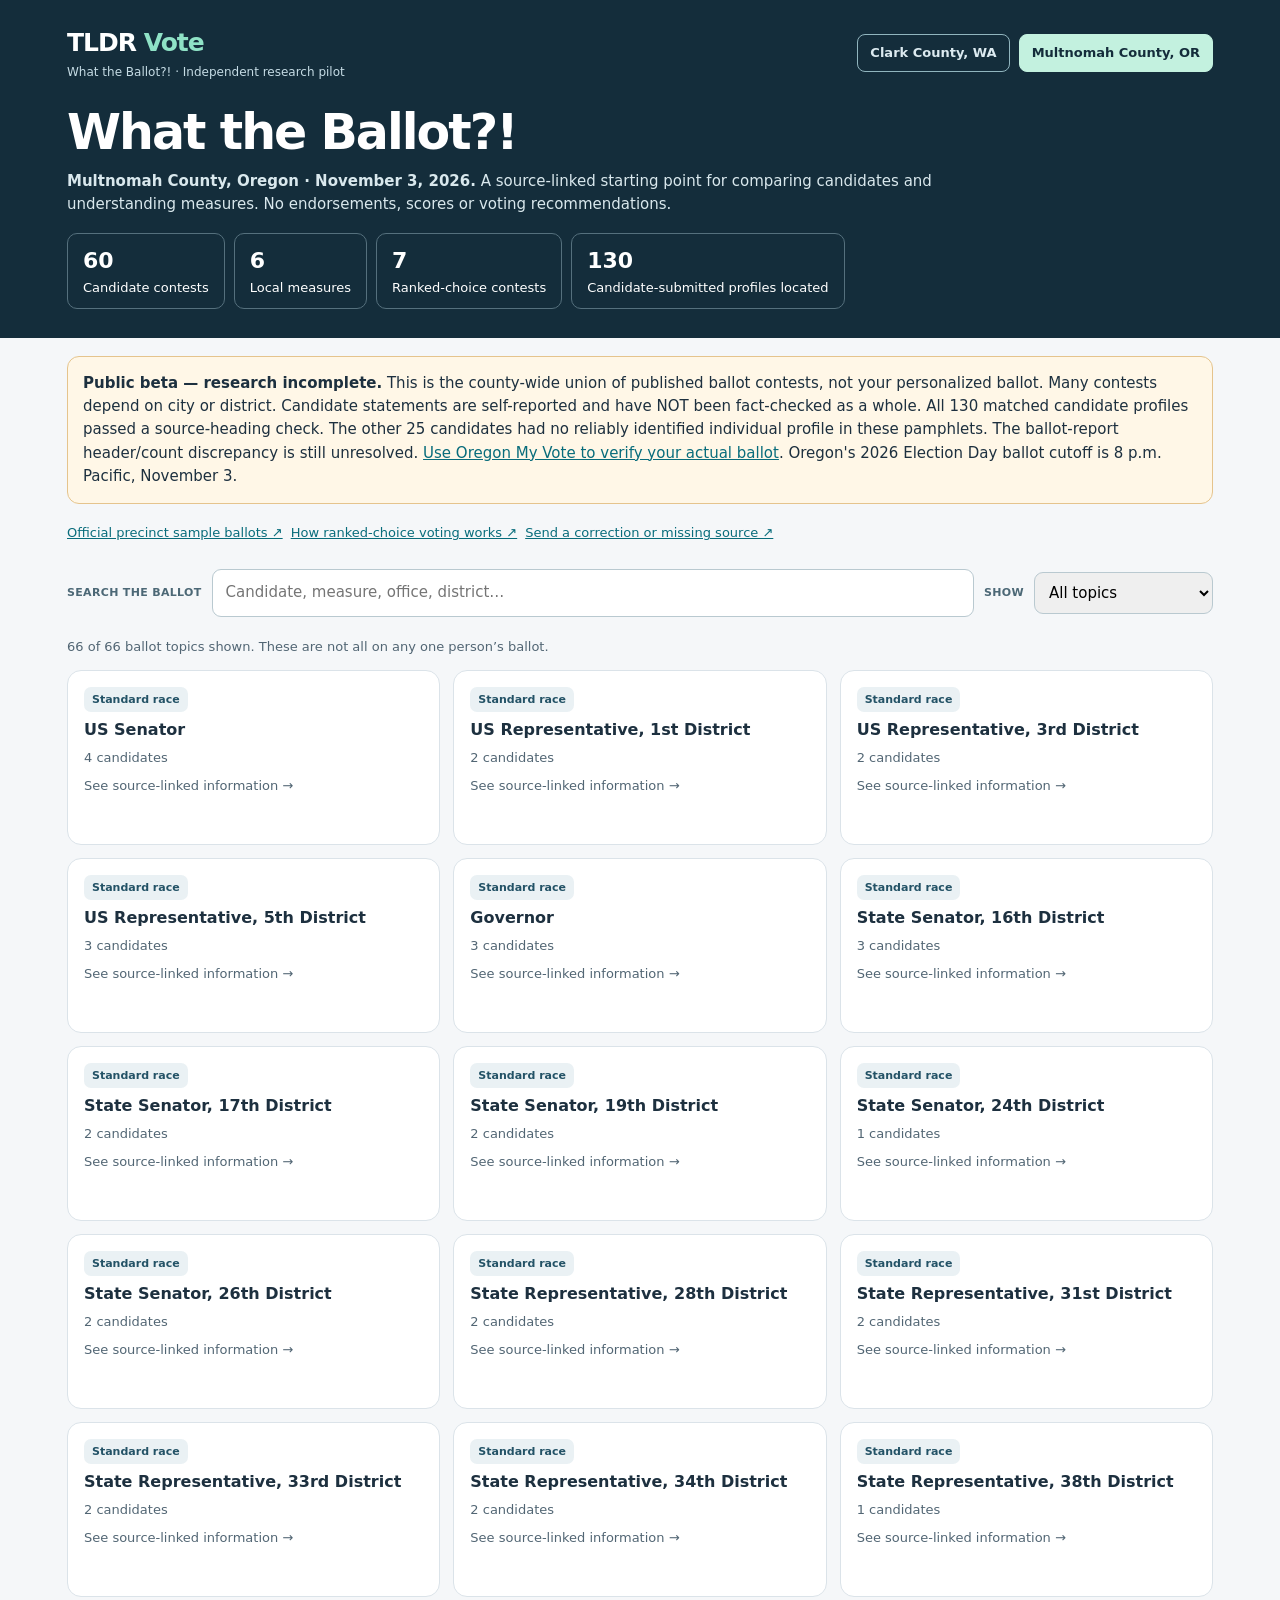
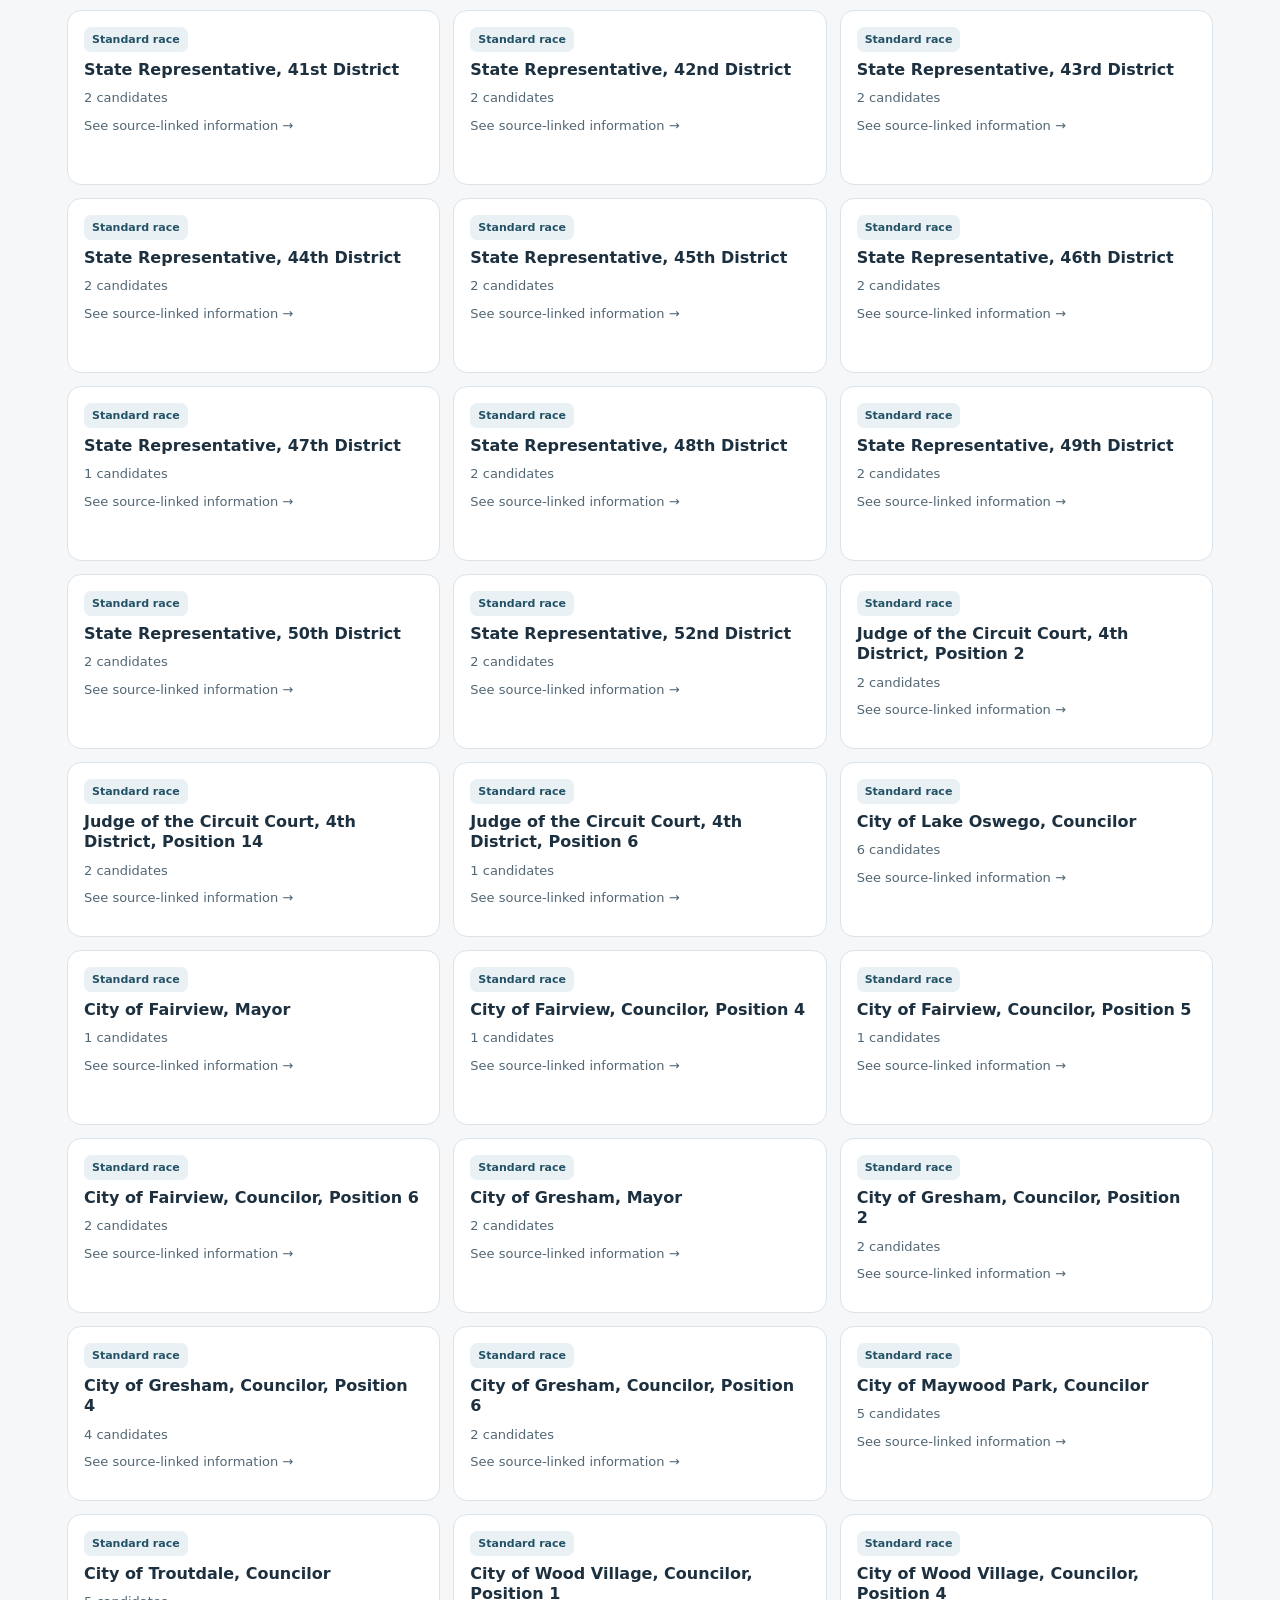
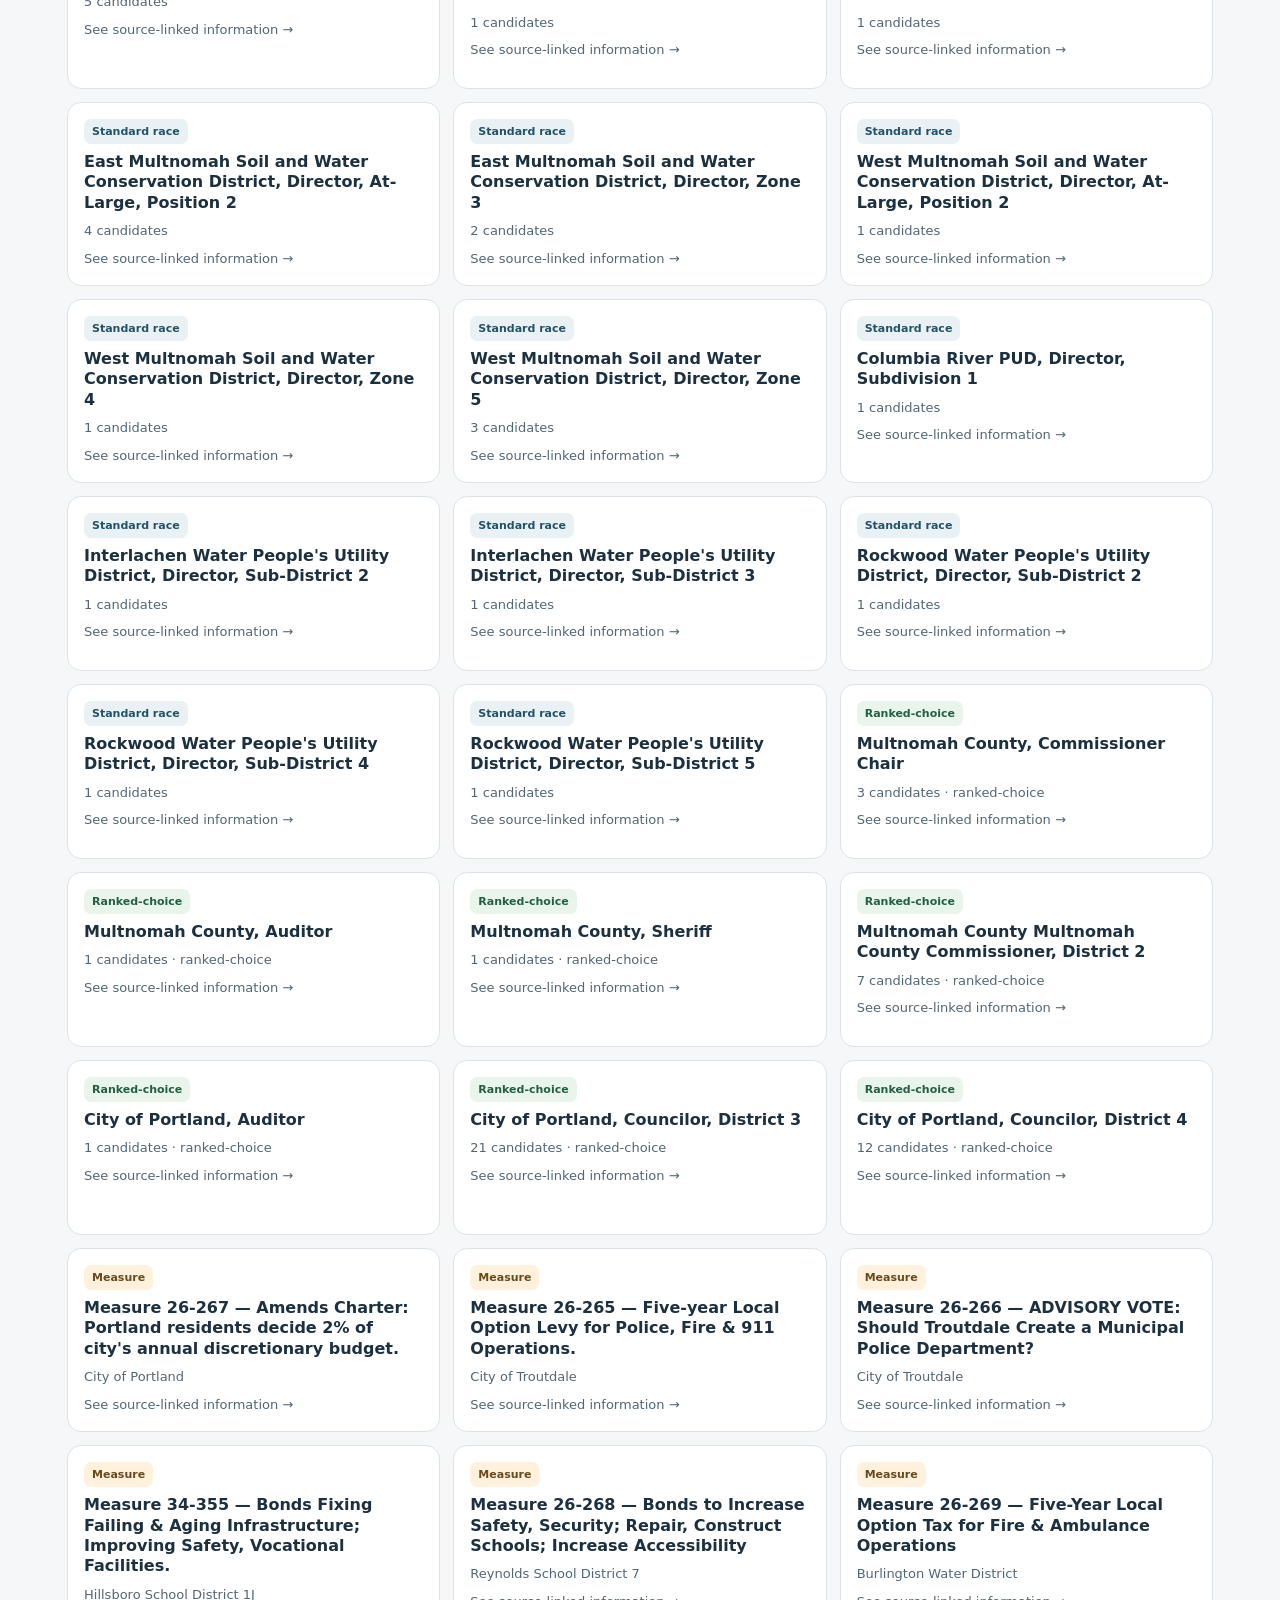
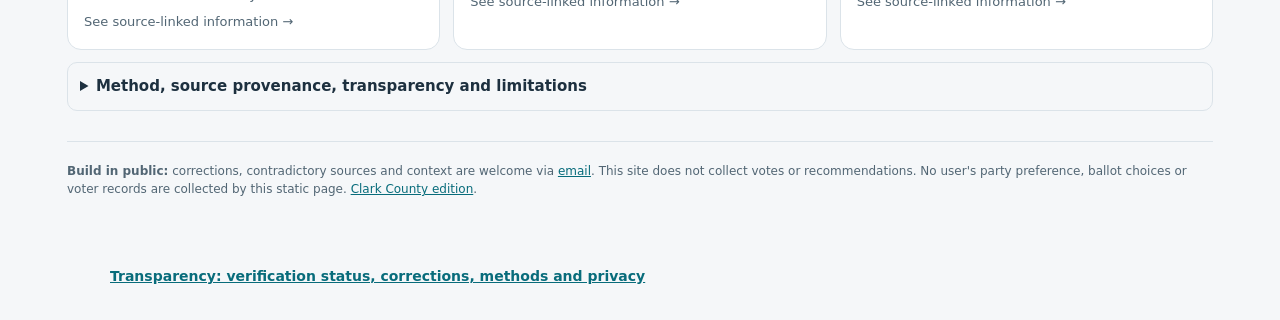
==== commit a2b05322: "Easy Read Conversion" ====
--- a/multnomah/index.html
+++ b/multnomah/index.html
@@ -56,14 +56,14 @@
 <div class="nav"><div><div class="brand">TLDR <em>Vote</em></div><div style="font-size:12px;color:#c6dce5">What the Ballot?! · Independent research pilot</div></div>
 <nav class="countyNav" aria-label="County switch"><a href="/" >Clark County, WA</a><a href="/multnomah/" aria-current="page">Multnomah County, OR</a></nav></div>
 <h1>What the Ballot?!</h1><p><strong>Multnomah County, Oregon · November 3, 2026.</strong> A source-linked starting point for comparing candidates and understanding measures. No endorsements, scores or voting recommendations.</p>
-<div class="metrics"><div class="metric"><strong>60</strong>Candidate contests</div><div class="metric"><strong>6</strong>Local measures</div><div class="metric"><strong>7</strong>Ranked-choice contests</div><div class="metric"><strong>130/155</strong>Pamphlet profiles matched</div></div></div></header>
+<div class="metrics"><div class="metric"><strong>60</strong>Candidate contests</div><div class="metric"><strong>6</strong>Local measures</div><div class="metric"><strong>7</strong>Ranked-choice contests</div><div class="metric"><strong>130</strong>Candidate-submitted profiles located</div></div></div></header>
 <div class="wrap">
-<div class="notice"><strong>Public beta — research incomplete.</strong> This is the county-wide union of published ballot contests, not your personalized ballot. Many contests depend on city or district. Candidate statements are self-reported and have NOT been fact-checked as a whole. Some source matching is incomplete and the ballot-report counts are not fully reconciled. <a href="https://sos.oregon.gov/elections/Pages/myvote.aspx">Use Oregon My Vote to verify your actual ballot</a>. Oregon's 2026 Election Day ballot cutoff is 8 p.m. Pacific, November 3.</div>
+<div class="notice"><strong>Public beta — research incomplete.</strong> This is the county-wide union of published ballot contests, not your personalized ballot. Many contests depend on city or district. Candidate statements are self-reported and have NOT been fact-checked as a whole. All 130 matched candidate profiles passed a source-heading check. The other 25 candidates had no reliably identified individual profile in these pamphlets. The ballot-report header/count discrepancy is still unresolved. <a href="https://sos.oregon.gov/elections/Pages/myvote.aspx">Use Oregon My Vote to verify your actual ballot</a>. Oregon's 2026 Election Day ballot cutoff is 8 p.m. Pacific, November 3.</div>
 <p class="small"><a class="wideLink" href="https://multco.us/info/sample-ballots-november-2026-general-election" target="_blank" rel="noopener noreferrer">Official precinct sample ballots ↗</a><a class="wideLink" href="https://multco.us/info/ranked-choice-voting-faqs" target="_blank" rel="noopener noreferrer">How ranked-choice voting works ↗</a><a class="wideLink" href="mailto:james@sheridantech.io?subject=TLDR%20Vote%20-%20Multnomah%20source%20correction">Send a correction or missing source ↗</a></p>
 <div id="app"><p class="small">Loading ballot data…</p></div>
 <details id="method"><summary>Method, source provenance, transparency and limitations</summary>
 <p>Candidate names and offices are extracted from Multnomah County's Sept. 22 regular and ranked-choice ballot reports. Biographical fields come from candidate-submitted Oregon state or county pamphlet statements. The same comparison fields are presented for each candidate where available; absence of a field is not an adverse finding. Sources, partial external checks and material uncertainties are identified separately.</p>
-<p>Official reports show 53 regular candidate-office listings and six distinct local measures, plus seven ranked-choice contests. The regular report header shows 63 contests and 116 candidate filings but parsing identifies 53 standard races and 109 candidate rows; the discrepancy remains unverified. Do not use this as proof that every possible local ballot contest was captured.</p>
+<p>Official reports show 53 regular candidate-office listings and six distinct local measures, plus seven ranked-choice contests. The regular report header says 63 contests and 116 filed candidates, but the per-page official counts add to 60 contests and 109 candidates. Our extraction finds 53 standard office sections and six numbered local measures. The inconsistent report totals need clarification from the county; do not treat the header number or our index as a certified personalized ballot.</p>
 <p>Each measure's yes/no and financial explanation is an assistant-prepared reading of the official ballot and linked public records—not an independent fiscal or legal audit. Outside reporting helps corroborate selected roles and quote positions, but does not prove promised results. No complete campaign finance, court/disciplines, legislative votes, professional license or fiscal forecasting audit is asserted.</p>
 <p>As of November 3, 2026. This is independently developed by Sheridan Technologies, not affiliated with Oregon election officials or any party, candidate, or campaign. The user remains responsible for checking the current original sources and their personalized ballot.</p>
 </details>
@@ -92,13 +92,13 @@
 function candidate(c){
  const p=c.pamphlet_profile||{};
  const bio=p.candidate_reported_bio||{};
- function field(label,value){return '<dt>'+esc(label)+'</dt><dd>'+esc(value||'No independently confirmed information provided in matched material')+'</dd>';}
+ function field(label,value){return '<dt>'+esc(label)+'</dt><dd>'+esc(value||'Not supplied or not reliably extracted from reviewed material')+'</dd>';}
  let office= c.party_listed_on_ballot?'<span class="chip">'+esc(c.party_listed_on_ballot)+'</span>':'<span class="chip">Nonpartisan or preference not stated on roster</span>';
  let biolabel=p.statement_found?'Candidate-submitted pamphlet biography — not checked':'Statement not located — no negative inference';
  return '<article class="candidate"><h3>'+esc(c.name)+'</h3>'+office+'<p class="small"><strong>'+esc(biolabel)+'</strong></p>'+
   '<dl>'+field('Occupation',bio.occupation)+field('Prior professional experience',bio.experience)+field('Education',bio.education)+field('Prior government experience',bio.government_experience)+'</dl>'+
   (p.topics_mentioned?.length?'<p class="small"><span class="label">Subjects appearing in the statement (automated keyword matches, NOT candidate positions)</span> '+esc(p.topics_mentioned.join(', '))+'</p>':'')+
-  (p.profile_source?'<p class="small">'+link(p.profile_source,'Read original candidate-submitted pamphlet · page '+p.source_page)+'</p>':'<p class="gap">No matching statement was reliably located in the source range. This does not establish an absence of qualifications or policy positions.</p>')+
+  (p.profile_source?'<p class="small">'+link(p.profile_source,'Read original candidate-submitted pamphlet · page '+p.source_page)+'</p>':'<p class="gap">No individual statement was reliably identified in the reviewed official pamphlets. The candidate may not have submitted a profile; the absence of published material is not evidence about qualifications or positions.</p>')+
   '</article>';
 }
 function issue(x){
@@ -173,4 +173,4 @@
 const q=hashItem();if(q&&item(q))selected=q;
 window.addEventListener('hashchange',()=>{const q=hashItem();selected=q&&item(q)?q:null;rerender()});
 rerender();
-</script></body></html>
+</script><div id="tldr-transparency-link" style="max-width:1100px;margin:20px auto;padding:12px 20px;font-size:14px"><a href="/transparency.html" style="font-weight:700">Transparency: verification status, corrections, methods and privacy</a></div></body></html>
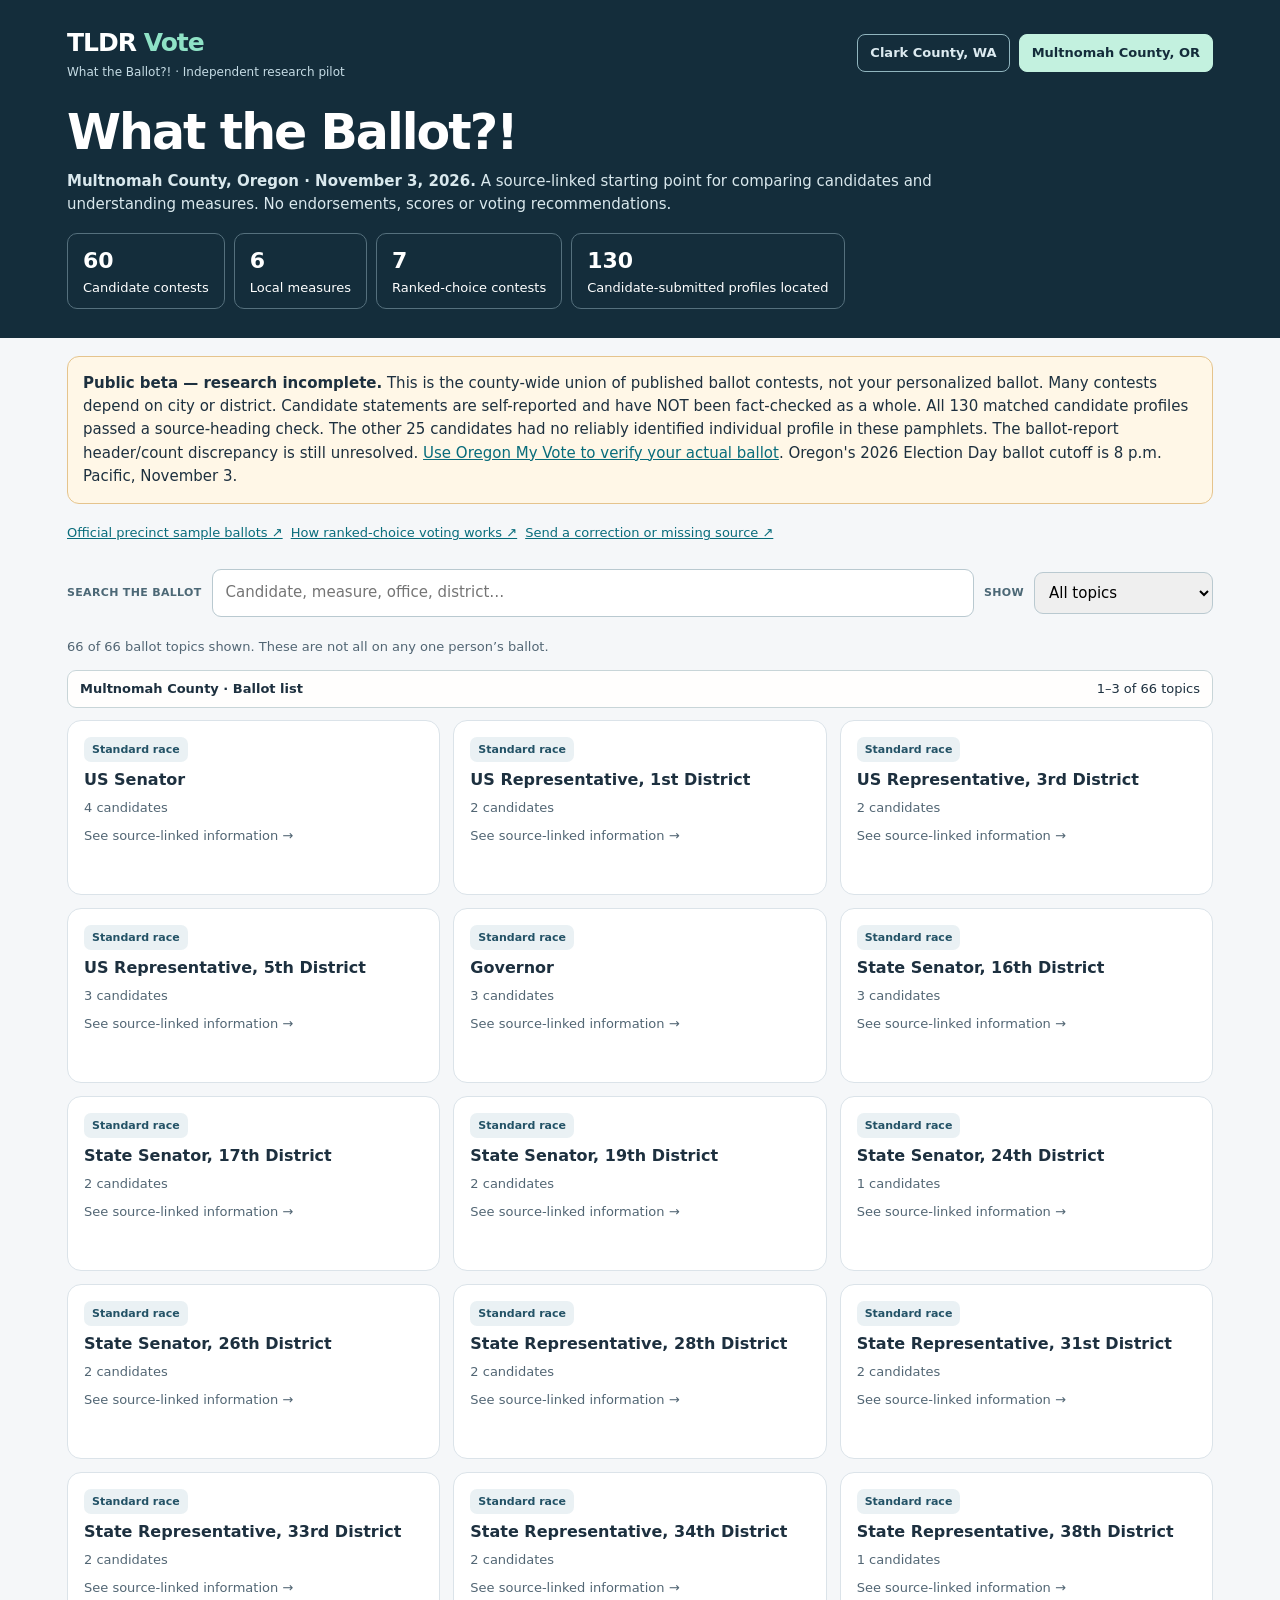
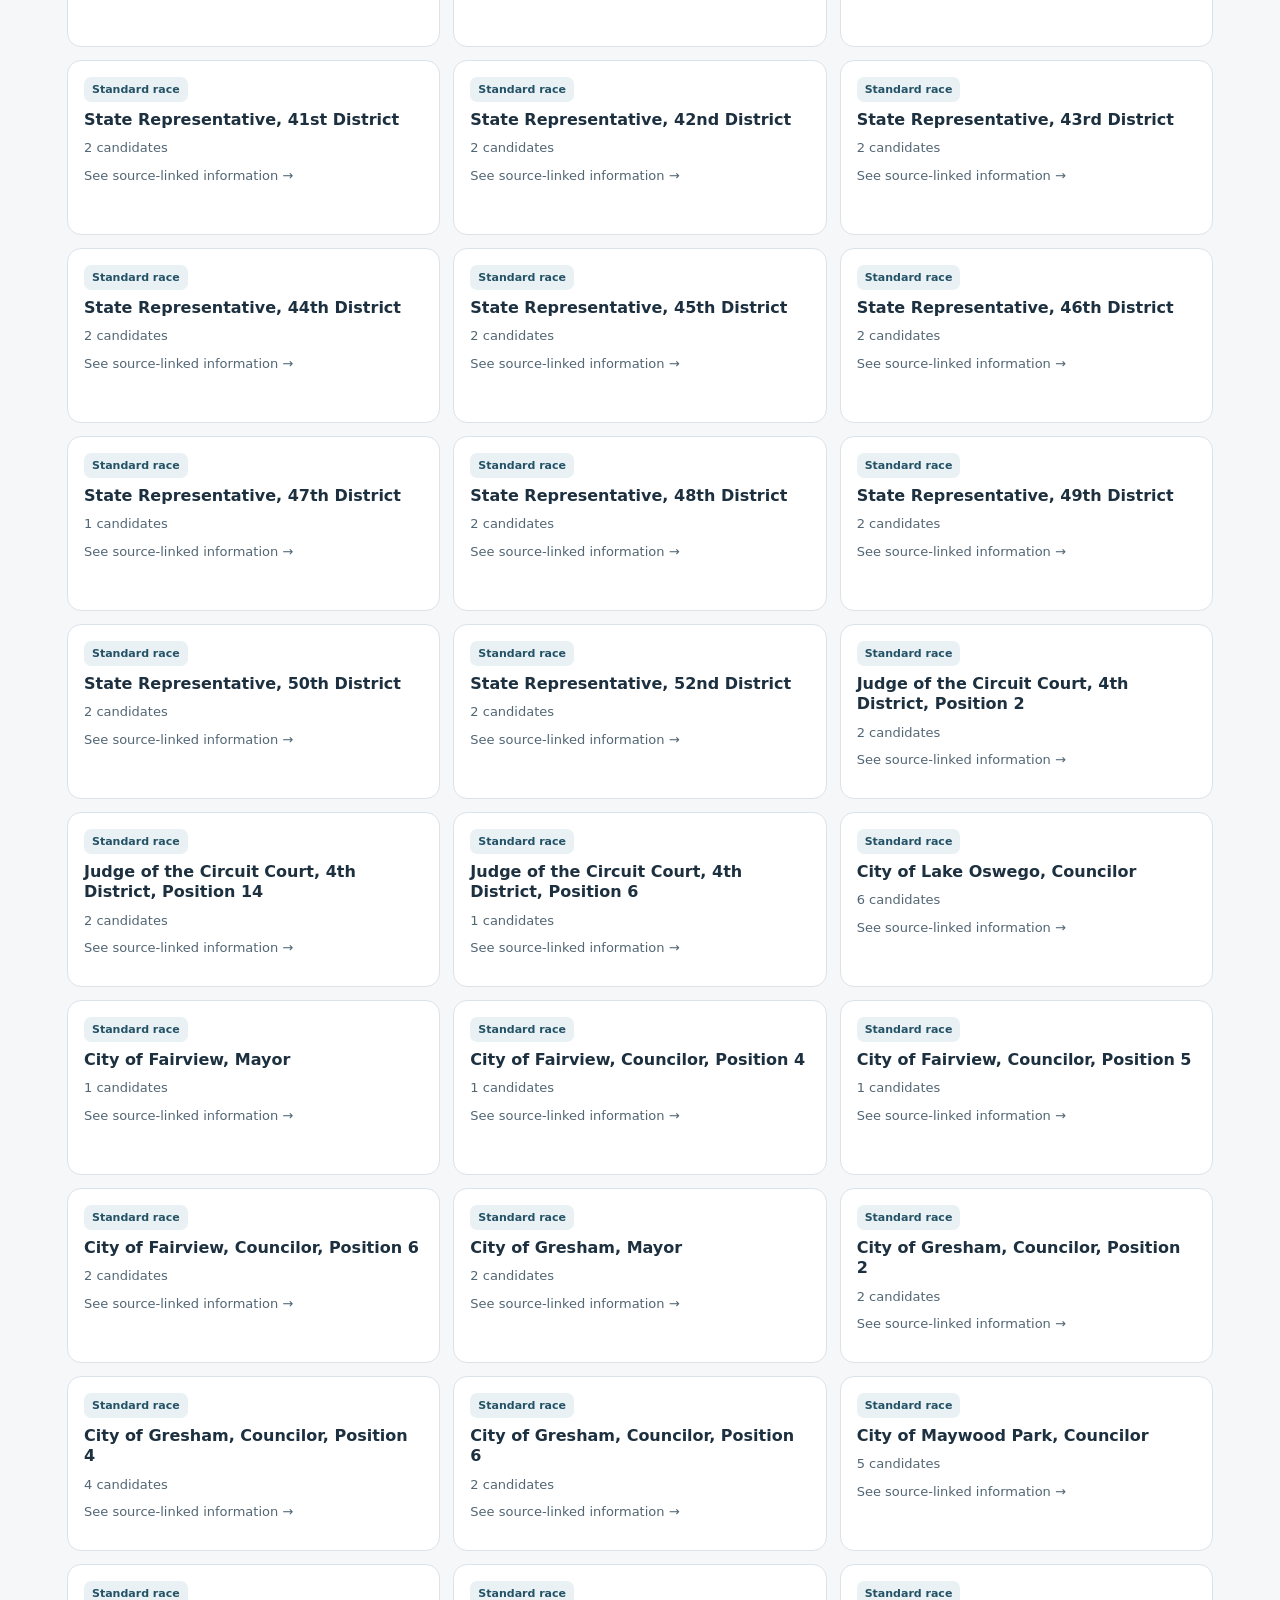
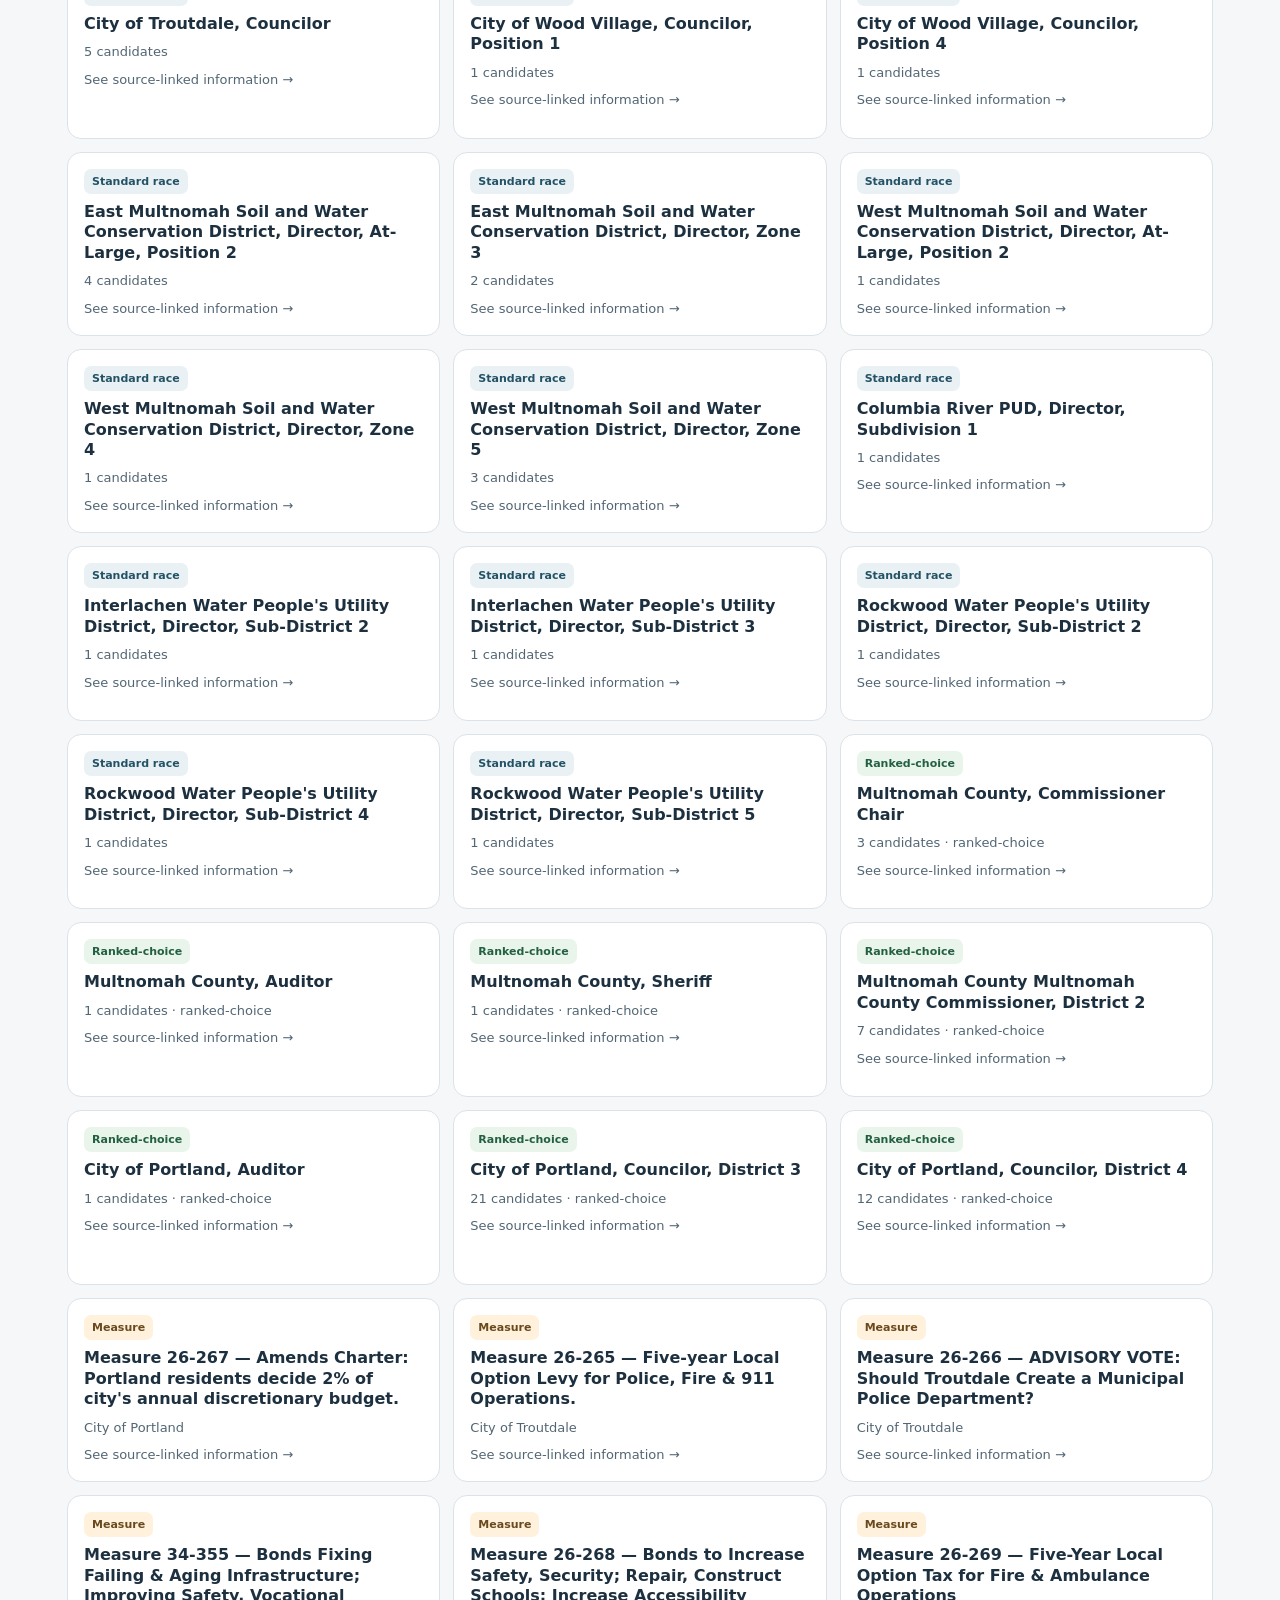
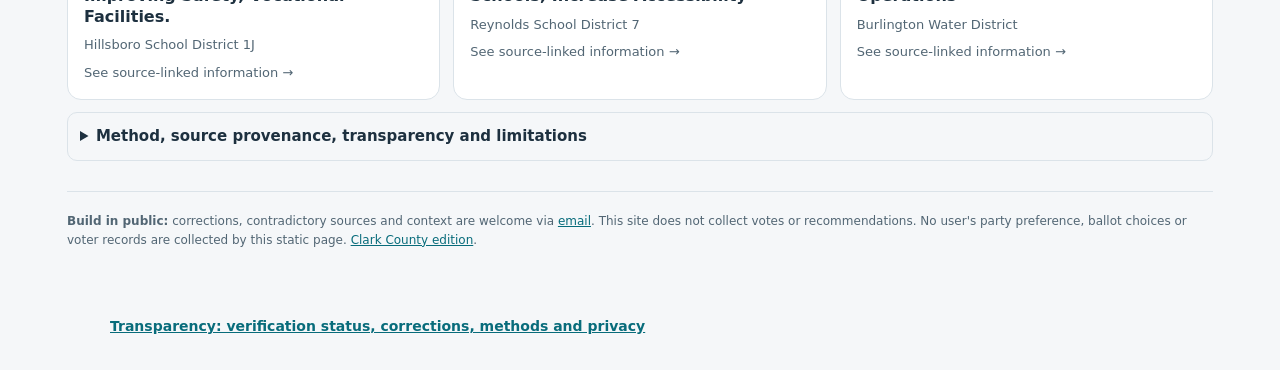
==== commit ef0131ce: "TLDR-Vote-Two-County-Navigation-v2-2026-11-03-UPDATE" ====
--- a/multnomah/index.html
+++ b/multnomah/index.html
@@ -51,7 +51,23 @@
 details{border:1px solid var(--line);padding:12px;border-radius:10px;margin:12px 0}summary{cursor:pointer;font-weight:750}
 @media(max-width:950px){.topicGrid{grid-template-columns:repeat(2,minmax(0,1fr))}}
 @media(max-width:640px){.wrap{padding:0 14px}.topicGrid,.cards2,.cols{grid-template-columns:1fr}.detail{padding:16px}.countyNav{width:100%}.countyNav a{flex:1;text-align:center}.toolbar>*{width:100%}.card{min-height:145px}}
-</style></head><body>
+
+/* County navigation, reading location and progress. */
+.county-wayfinder{position:sticky;top:0;z-index:30;min-width:0;background:#fffffffa;border:1px solid #b7cbd2;border-radius:11px;overflow:hidden;box-shadow:0 4px 14px #112d3b18;margin:15px 0 20px}
+.county-wayfinder-top{display:flex;align-items:center;flex-wrap:wrap;gap:8px 12px;padding:9px 11px 5px;font-size:12px}
+.county-wayfinder-top strong{flex:1;min-width:0;overflow-wrap:anywhere}
+.county-wayfinder-top>span{color:#4a6673;font-weight:750}
+.county-wayfinder-back{background:#e9f3f6;color:#164c60;border:1px solid #b3ced5;border-radius:8px;padding:7px 10px;font:inherit;font-weight:750;cursor:pointer}
+.county-wayfinder-steps{display:flex;gap:5px;min-width:0;overflow-x:auto;padding:4px 9px 9px}
+.county-wayfinder-steps button{flex:0 0 auto;border:1px solid transparent;border-radius:7px;background:none;color:#345b69;font:inherit;font-size:12px;padding:7px 10px;cursor:pointer}
+.county-wayfinder-steps button[aria-current=true]{background:#e7f3f2;border-color:#a2ccc7;font-weight:750}
+.county-wayfinder-progress{height:4px;background:#e0eaed}
+.county-wayfinder-progress span{height:100%;width:0;display:block;background:#348c82;transition:width .09s linear}
+#mult-topic-body,#detail .sources{scroll-margin-top:155px}
+.county-results-place{position:sticky;top:0;z-index:15;display:flex;gap:12px;justify-content:space-between;background:#fffefdf8;border:1px solid #c8d5d8;border-radius:9px;padding:8px 12px;font-size:13px;margin:12px 0}
+@media(max-width:640px){.county-wayfinder-top{padding:8px}.county-wayfinder-top>span{display:none}.county-wayfinder-steps{padding:3px 7px 8px}.county-results-place{font-size:12px}}
+@media(prefers-reduced-motion:reduce){.county-wayfinder-progress span{transition:none}}
+@media(max-width:640px){.county-wayfinder-top>span{display:block;flex:1 1 100%;font-size:11px;padding-left:6px}}</style></head><body>
 <header class="hero"><div class="wrap">
 <div class="nav"><div><div class="brand">TLDR <em>Vote</em></div><div style="font-size:12px;color:#c6dce5">What the Ballot?! · Independent research pilot</div></div>
 <nav class="countyNav" aria-label="County switch"><a href="/" >Clark County, WA</a><a href="/multnomah/" aria-current="page">Multnomah County, OR</a></nav></div>
@@ -86,7 +102,7 @@
 }
 function overview(){
  let items=data.items.filter(x=>(filter==='all'||(filter==='measure'&&x.type==='measure')||(filter==='rcv'&&isRcv(x))||(filter==='standard'&&x.type==='race'&&!isRcv(x)))&&(!term||(x.title+' '+x.candidates?.map(c=>c.name).join(' ')+' '+x.jurisdiction).toLowerCase().includes(term.toLowerCase())));
- return '<div class="toolbar"><label for="search" class="label">Search the ballot</label><input type="search" id="search" placeholder="Candidate, measure, office, district…" value="'+esc(term)+'"><label for="filter" class="label">Show</label><select id="filter"><option value="all">All topics</option><option value="standard">Standard contests</option><option value="rcv">Ranked-choice</option><option value="measure">Measures</option></select></div><p class="small">'+items.length+' of '+data.items.length+' ballot topics shown. These are not all on any one person’s ballot.</p><div class="topicGrid">'+items.map(card).join('')+'</div>';
+ return '<div class="toolbar"><label for="search" class="label">Search the ballot</label><input type="search" id="search" placeholder="Candidate, measure, office, district…" value="'+esc(term)+'"><label for="filter" class="label">Show</label><select id="filter"><option value="all">All topics</option><option value="standard">Standard contests</option><option value="rcv">Ranked-choice</option><option value="measure">Measures</option></select></div><p class="small">'+items.length+' of '+data.items.length+' ballot topics shown. These are not all on any one person’s ballot.</p><div class="county-results-place"><strong>Multnomah County · Ballot list</strong><span id="county-results-position">Browse the results</span></div><div class="topicGrid">'+items.map(card).join('')+'</div>';
 }
 
 function candidate(c){
@@ -143,34 +159,185 @@
  let status=x.type==='measure'?'Measure, original language + interpretation':isRcv(x)?'Ranked-choice; incomplete candidate verification':'Standard contest; incomplete candidate verification';
  return '<article class="detail" id="detail"><button class="button" data-back="1">← Back to county ballot</button>'+
  '<p><span class="chip '+(x.type==='measure'?'measure':isRcv(x)?'rcv':'')+'">'+esc(typeLabel(x))+'</span> <span class="chip">'+esc(status)+'</span></p>'+
- '<h2>'+esc(x.title)+'</h2><p class="small">'+esc(x.jurisdiction||'Multnomah County / applicable district')+'</p>'+
+ '<h2>'+esc(x.title)+'</h2>'+countyWayfinder(x)+'<p class="small">'+esc(x.jurisdiction||'Multnomah County / applicable district')+'</p>'+
  '<div class="gap"><strong>Research disclosure:</strong> The research is not complete or independently fact-checked for every candidate and measure. The published candidate material and official ballot text are a starting point; financial estimates are conditional forecasts.</div>'+
  '<div class="sharebox"><label class="label" for="sharelink">Share this topic</label><input readonly type="text" id="sharelink" value="'+esc(location.origin+location.pathname+'#topic='+encodeURIComponent(x.id))+'"><button class="button" data-copy="1">Copy link</button><span class="small" id="copyStatus" role="status">Share this specific record, not an out-of-context screenshot.</span></div>'+
- description+
+ '<section id="mult-topic-body">'+description+'</section>'+
  '<p><a class="button" href="mailto:james@sheridantech.io?subject=TLDR%20Vote%20Multnomah%20correction">Report a factual correction or missing source ↗</a></p></article>';
 }
+/* Multnomah navigation v2: return to exact results, sticky place & progress. */
+let countyReturn={term:'',filter:'all',scrollY:0,cardId:null,cardTop:null};
+const countyTopicScroll=Object.create(null);
+let countyScrollPending=false;
+if('scrollRestoration' in history)history.scrollRestoration='manual';
+function countySnapshot(button){
+ return {term,filter,scrollY:window.scrollY,cardId:button?.dataset.open||null,
+  cardTop:button?button.getBoundingClientRect().top:null};
+}
+function countyListState(snapshot){
+ return {tldrNav:{kind:'list',snapshot:{...snapshot}}};
+}
+function countyRestoreList(snapshot){
+ requestAnimationFrame(()=>{
+  const y=Number.isFinite(snapshot?.scrollY)?Math.max(0,snapshot.scrollY):0;
+  window.scrollTo({top:y,behavior:'instant'});
+  const el=snapshot?.cardId?Array.from(root.querySelectorAll('[data-open]')).find(b=>b.dataset.open===snapshot.cardId):null;
+  if(el&&Number.isFinite(snapshot.cardTop)){
+   window.scrollBy({top:el.getBoundingClientRect().top-snapshot.cardTop,behavior:'instant'});
+  }
+ });
+}
+function countyOpen(button){
+ const id=button.dataset.open;
+ if(!item(id))return;
+ countyReturn=countySnapshot(button);
+ history.replaceState(countyListState(countyReturn),'',location.pathname+location.search);
+ history.pushState({tldrNav:{kind:'detail',id,fromList:true}},'','#topic='+encodeURIComponent(id));
+ selected=id;rerender();
+ requestAnimationFrame(()=>{
+  const el=document.getElementById('detail');
+  if(el)window.scrollTo({top:Math.max(0,el.getBoundingClientRect().top+window.scrollY-12),behavior:'instant'});
+  countyUpdatePlace();
+ });
+}
+function countyBack(){
+ const s=history.state?.tldrNav;
+ if(s?.kind==='detail'&&s.fromList){history.back();return}
+ selected=null;term=countyReturn.term||'';filter=countyReturn.filter||'all';
+ history.replaceState(countyListState(countyReturn),'',location.pathname+location.search);
+ rerender();countyRestoreList(countyReturn);
+}
+function countyHashTopic(){
+ const h=location.hash.slice(1);
+ if(!h.startsWith('topic='))return null;
+ try{return decodeURIComponent(h.slice(6))}catch(_){return null}
+}
+function countyRestoreHistory(){
+ const s=history.state?.tldrNav;
+ if(s?.kind==='list'){
+  countyReturn=s.snapshot||countyReturn;
+  selected=null;term=countyReturn.term||'';filter=countyReturn.filter||'all';
+  rerender();countyRestoreList(countyReturn);return;
+ }
+ const id=s?.kind==='detail'?s.id:countyHashTopic();
+ if(id&&item(id)){
+  selected=id;rerender();
+  requestAnimationFrame(()=>{
+   const el=document.getElementById('detail');
+   const y=Number.isFinite(s?.scrollY)?s.scrollY:Number.isFinite(countyTopicScroll[id])?countyTopicScroll[id]:
+    el?el.getBoundingClientRect().top+window.scrollY-12:0;
+   window.scrollTo({top:Math.max(0,y),behavior:'instant'});countyUpdatePlace();
+  });
+ }else{
+  selected=null;rerender();countyRestoreList(countyReturn);
+ }
+}
+function countyWayfinder(x){
+ const label=x.type==='measure'?'Measure and consequences':'Candidates and records';
+ return '<nav class="county-wayfinder" id="county-wayfinder" aria-label="Your place on this topic">'+
+  '<div class="county-wayfinder-top"><button class="county-wayfinder-back" type="button" data-county-back="1">← Back to results</button>'+
+  '<strong>Multnomah County / '+esc(x.title)+'</strong>'+
+  '<span id="county-reading-position">Overview</span></div>'+
+  '<div class="county-wayfinder-steps" role="group" aria-label="Jump within this topic">'+
+  '<button type="button" data-county-jump="#detail">Overview</button>'+
+  '<button type="button" data-county-jump="#mult-topic-body">'+label+'</button>'+
+  '<button type="button" data-county-jump="#detail .sources">Original sources</button></div>'+
+  '<div class="county-wayfinder-progress" aria-hidden="true"><span id="county-progress-fill"></span></div></nav>';
+}
+function countyJump(selector){
+ const el=document.querySelector(selector);
+ if(el){el.scrollIntoView({block:'start',behavior:'smooth'});requestAnimationFrame(countyUpdatePlace);}
+}
+function countyUpdatePlace(){
+ const detail=document.getElementById('detail'),rail=document.getElementById('county-wayfinder');
+ if(!detail||!rail||!selected)return;
+ const threshold=Math.max(rail.getBoundingClientRect().height+26,Math.min(420,window.innerHeight*0.48));
+ let current='Overview';
+ const body=document.getElementById('mult-topic-body'),sources=detail.querySelector('.sources');
+ if(body&&body.getBoundingClientRect().top<=threshold)current='Details';
+ if(sources&&sources.getBoundingClientRect().top<=threshold)current='Original sources';
+ const node=document.getElementById('county-reading-position');if(node)node.textContent=current;
+ const max=Math.max(1,detail.offsetHeight-window.innerHeight+80);
+ const top=detail.getBoundingClientRect().top+window.scrollY;
+ const pc=Math.max(0,Math.min(100,(window.scrollY-top)/max*100));
+ const fill=document.getElementById('county-progress-fill');if(fill)fill.style.width=pc.toFixed(1)+'%';
+ for(const button of rail.querySelectorAll('[data-county-jump]')){
+  const target=button.dataset.countyJump;
+  const on=(current==='Overview'&&target==='#detail')||(current==='Details'&&target==='#mult-topic-body')||
+   (current==='Original sources'&&target==='#detail .sources');
+  button.setAttribute('aria-current',on?'true':'false');
+ }
+}
+function updateCountyListPosition(){
+ const label=document.getElementById('county-results-position');if(!label)return;
+ const cards=Array.from(root.querySelectorAll('.topicGrid [data-open]'));
+ if(!cards.length){label.textContent='No matching topics';return}
+ const firstVisible=cards.findIndex(el=>el.getBoundingClientRect().bottom>85);
+ const start=firstVisible<0?cards.length-1:firstVisible;
+ let end=start;
+ while(end+1<cards.length&&cards[end+1].getBoundingClientRect().top<window.innerHeight-30)end++;
+ label.textContent=(start+1)+'–'+(end+1)+' of '+cards.length+' topics';
+}
+window.addEventListener('scroll',()=>{
+ if(!selected)updateCountyListPosition();
+ if(selected)countyTopicScroll[selected]=window.scrollY;
+ if(countyScrollPending||!selected)return;
+ countyScrollPending=true;
+ requestAnimationFrame(()=>{countyScrollPending=false;countyUpdatePlace()});
+},{passive:true});
+window.addEventListener('resize',countyUpdatePlace);
 function rerender(){
  const x=selected?item(selected):null;
  root.innerHTML=x?details(x):overview();
  if(x){
-  const back=root.querySelector('[data-back]');if(back)back.onclick=()=>{selected=null;location.hash='';rerender()};
-  const copy=root.querySelector('[data-copy]');if(copy)copy.onclick=async()=>{
+  root.querySelectorAll('[data-back]').forEach(b=>b.onclick=countyBack);
+  root.querySelectorAll('[data-county-back]').forEach(b=>b.onclick=countyBack);
+  root.querySelectorAll('[data-county-jump]').forEach(b=>b.onclick=()=>countyJump(b.dataset.countyJump));
+  const copy=root.querySelector('[data-copy]');
+  if(copy)copy.onclick=async()=>{
    const inp=root.querySelector('#sharelink'),status=root.querySelector('#copyStatus');
-   try{await navigator.clipboard.writeText(inp.value);status.textContent='Copied to clipboard';}
+   try{await navigator.clipboard.writeText(inp.value);status.textContent='Copied to clipboard'}
    catch(_){inp.focus();inp.select();status.textContent='Link selected. Use copy on your device.'}
   };
+  requestAnimationFrame(countyUpdatePlace);
  }else{
-  root.querySelectorAll('[data-open]').forEach(b=>b.onclick=()=>{
-   selected=b.dataset.open;location.hash='topic='+encodeURIComponent(selected);
-   rerender();window.scrollTo({top:0,behavior:'instant'});
-  });
+  root.querySelectorAll('[data-open]').forEach(b=>b.onclick=()=>countyOpen(b));
   const q=root.querySelector('#search');
-  q.oninput=()=>{term=q.value;const cursor=q.selectionStart;rerender();let next=root.querySelector('#search');next.focus();next.setSelectionRange(cursor,cursor)};
-  const f=root.querySelector('#filter');f.value=filter;f.onchange=()=>{filter=f.value;rerender()};
- }
-}
-function hashItem(){let h=location.hash.slice(1);if(!h.startsWith('topic='))return null;try{return decodeURIComponent(h.slice(6))}catch(_){return null}}
-const q=hashItem();if(q&&item(q))selected=q;
-window.addEventListener('hashchange',()=>{const q=hashItem();selected=q&&item(q)?q:null;rerender()});
+  if(q)q.oninput=()=>{
+   const oldY=window.scrollY;
+   term=q.value;const cursor=q.selectionStart;
+   rerender();const next=root.querySelector('#search');next.focus({preventScroll:true});next.setSelectionRange(cursor,cursor);
+   window.scrollTo({top:oldY,behavior:'instant'});
+  };
+  const f=root.querySelector('#filter');
+  if(f){f.value=filter;f.onchange=()=>{const oldY=window.scrollY;filter=f.value;rerender();window.scrollTo({top:oldY,behavior:'instant'})};}
+ }
+ if(!selected)requestAnimationFrame(updateCountyListPosition);
+}
+function rememberMultnomahBeforeCountySwitch(){
+ const current=history.state?.tldrNav;
+ if(selected){
+  countyTopicScroll[selected]=window.scrollY;
+  history.replaceState({tldrNav:{kind:'detail',id:selected,fromList:!!current?.fromList,scrollY:window.scrollY}},'',location.href);
+ }else{
+  countyReturn=countySnapshot(null);
+  history.replaceState(countyListState(countyReturn),'',location.href);
+ }
+}
+document.querySelectorAll('a[href="/"]').forEach(a=>a.addEventListener('click',rememberMultnomahBeforeCountySwitch));
+window.addEventListener('pageshow',event=>{if(event.persisted)countyRestoreHistory()});
+const countyInit=history.state?.tldrNav;
+const countyInitId=countyHashTopic();
+if(countyInit?.kind==='list'){
+ countyReturn=countyInit.snapshot||countyReturn;term=countyReturn.term||'';filter=countyReturn.filter||'all';
+}else if(countyInitId&&item(countyInitId)){
+ selected=countyInitId;
+ history.replaceState({tldrNav:{kind:'detail',id:countyInitId,fromList:!!countyInit?.fromList,scrollY:countyInit?.scrollY}},'',location.href);
+}else{
+ history.replaceState(countyListState(countyReturn),'',location.href);
+}
+window.addEventListener('popstate',countyRestoreHistory);
+window.addEventListener('hashchange',()=>{if(history.state?.tldrNav)return;countyRestoreHistory()});
 rerender();
+if(countyInit?.kind==='list')countyRestoreList(countyReturn);
 </script><div id="tldr-transparency-link" style="max-width:1100px;margin:20px auto;padding:12px 20px;font-size:14px"><a href="/transparency.html" style="font-weight:700">Transparency: verification status, corrections, methods and privacy</a></div></body></html>
